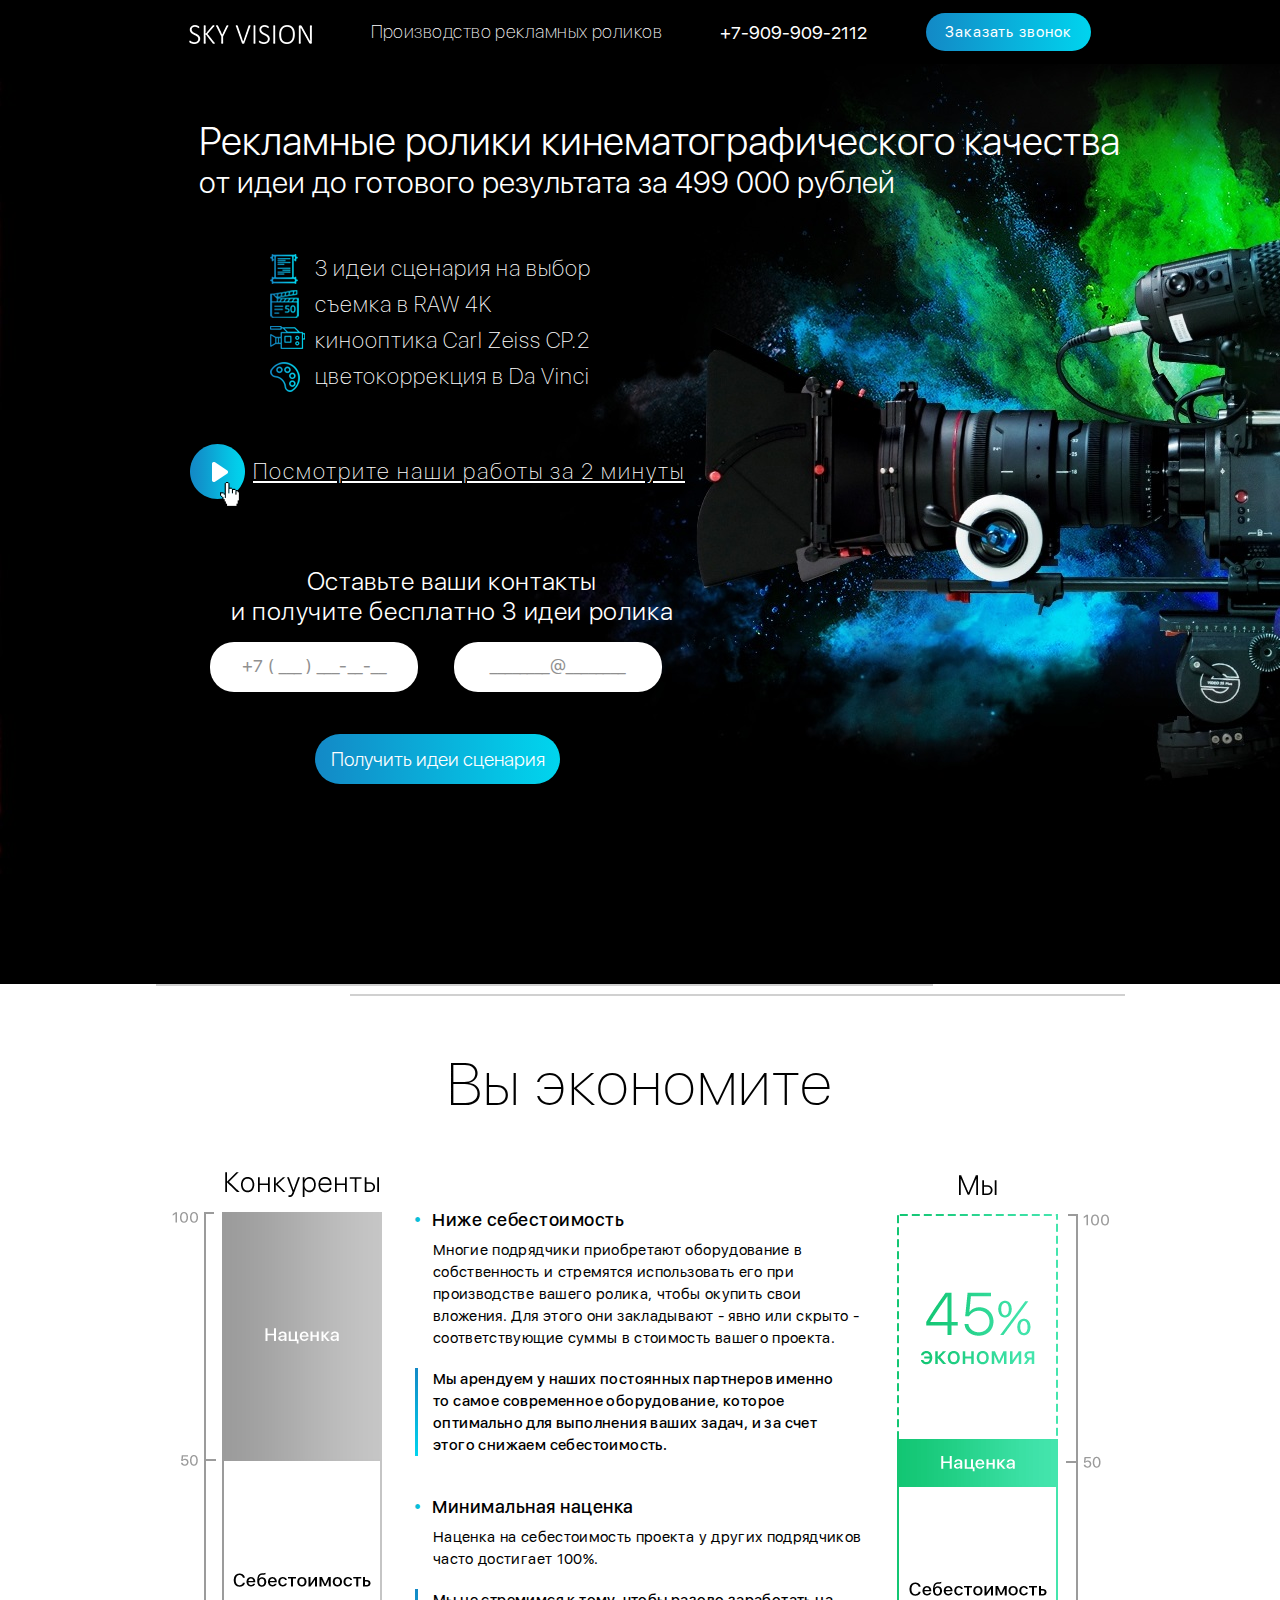
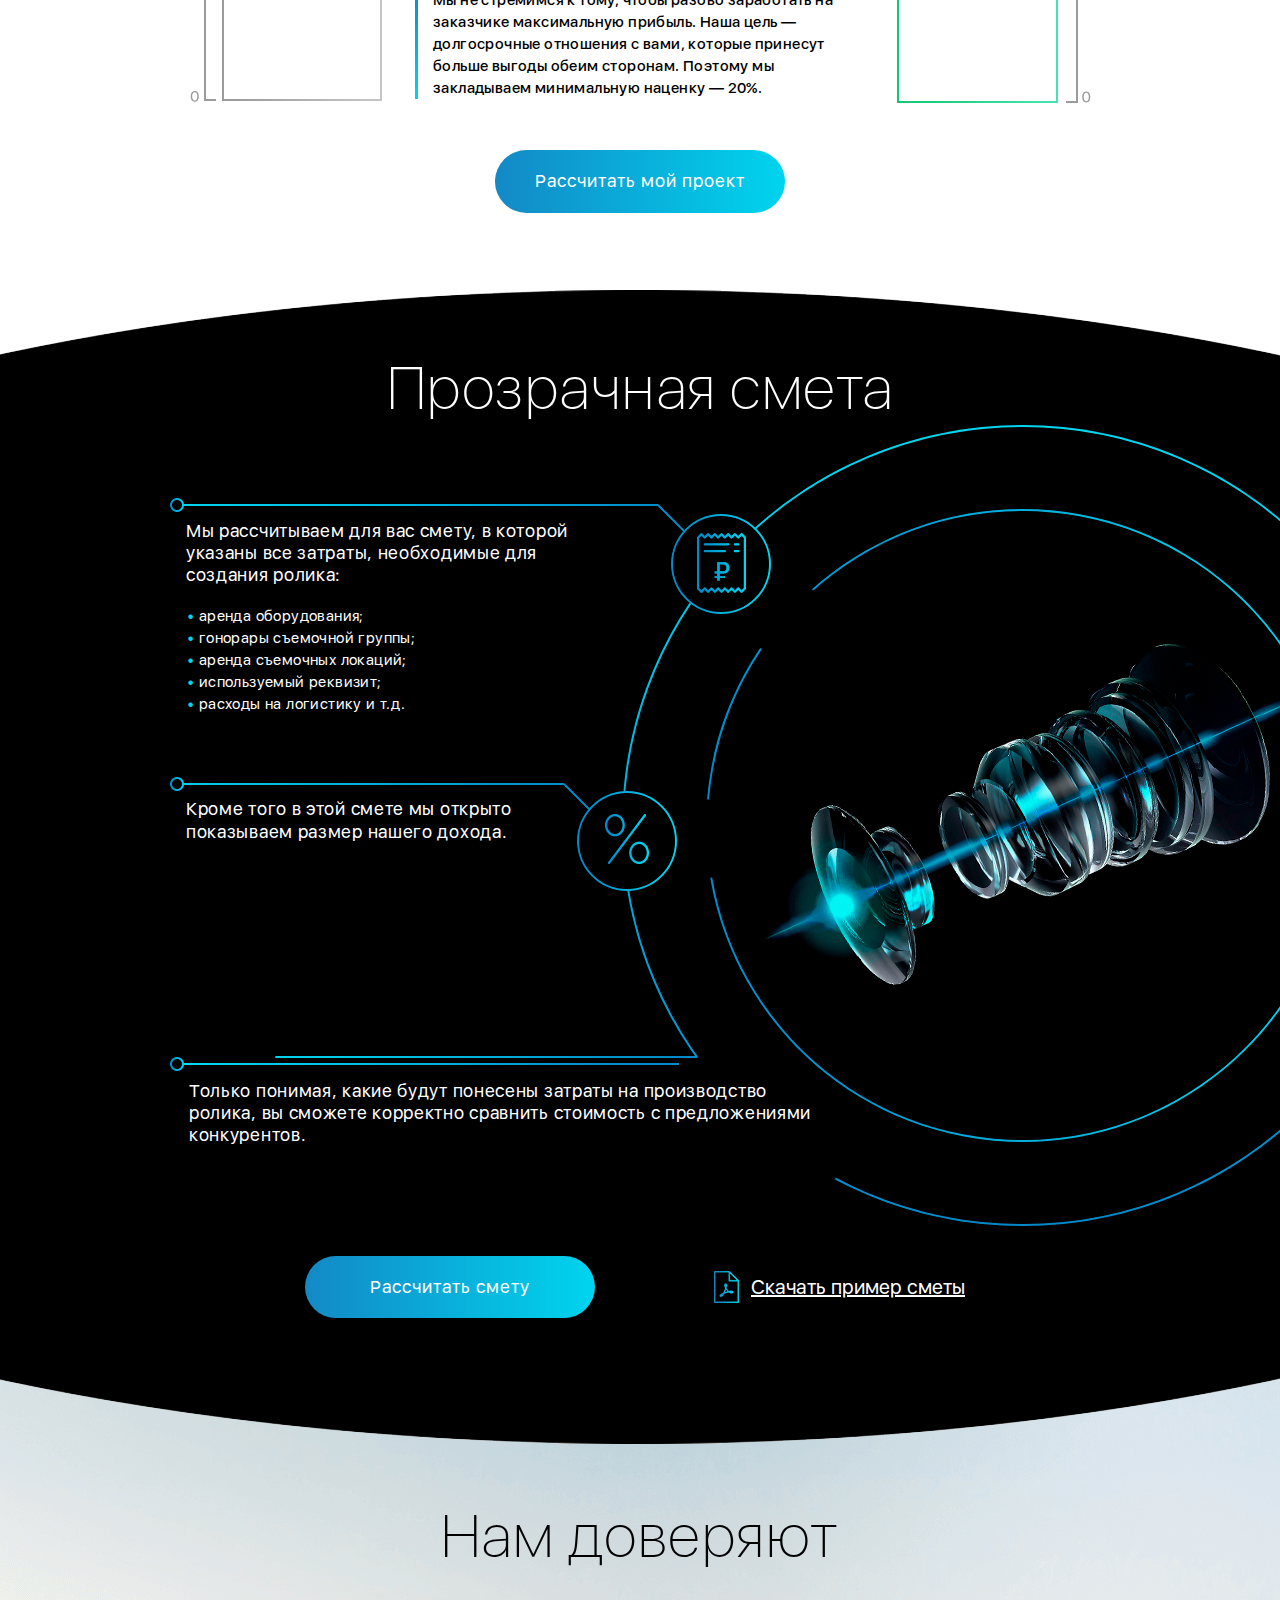
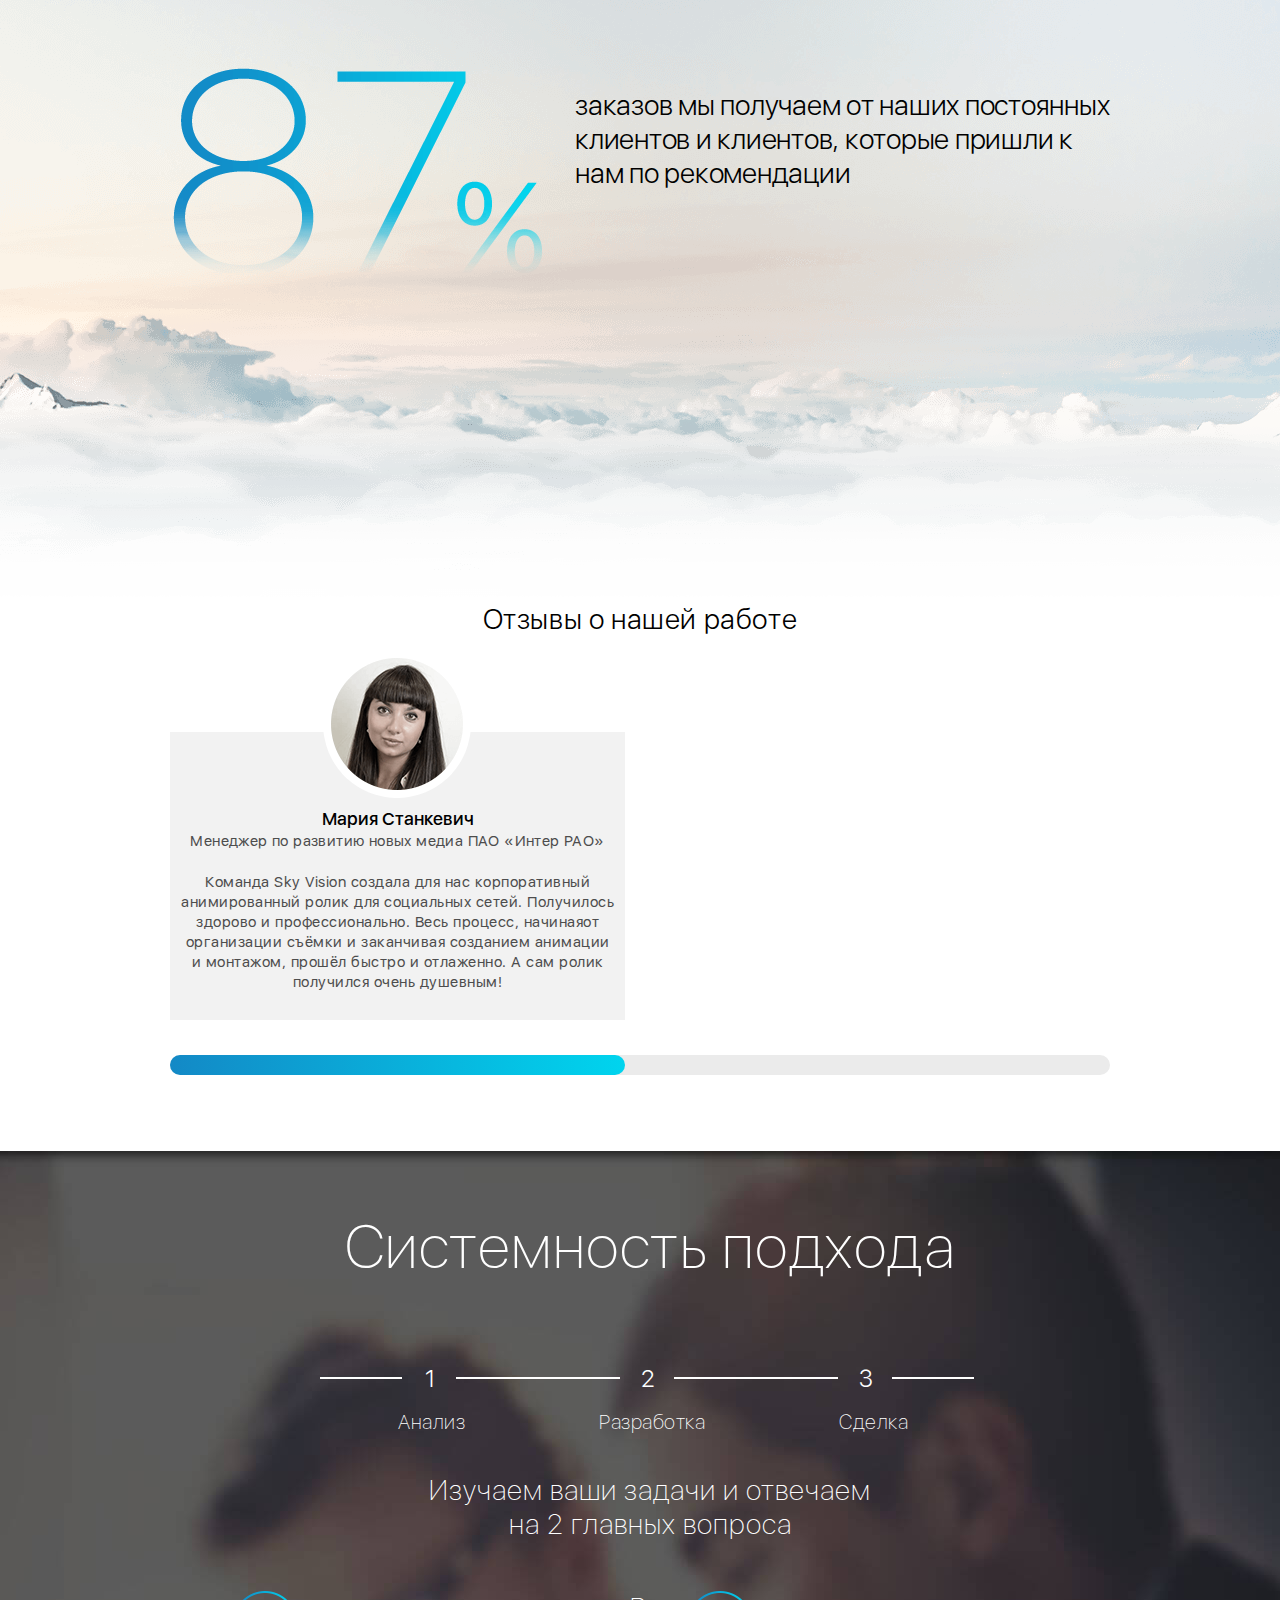
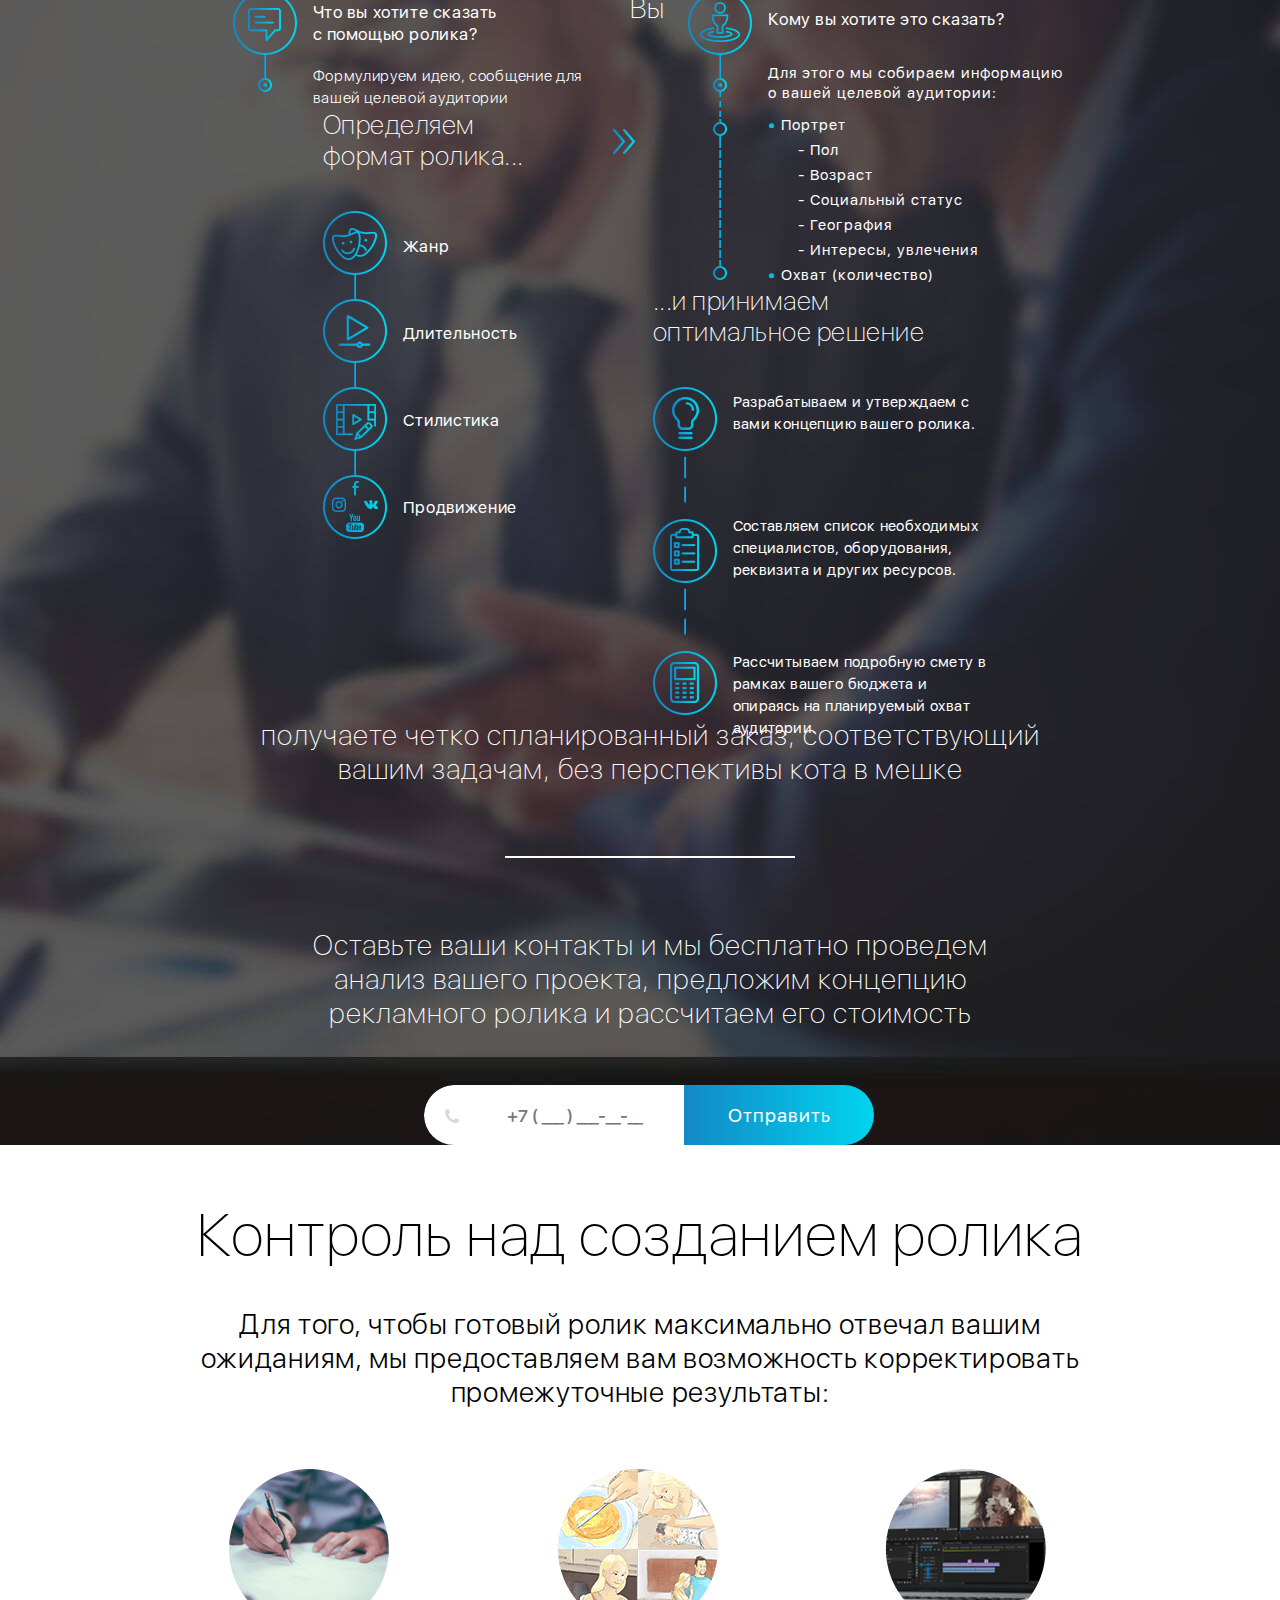
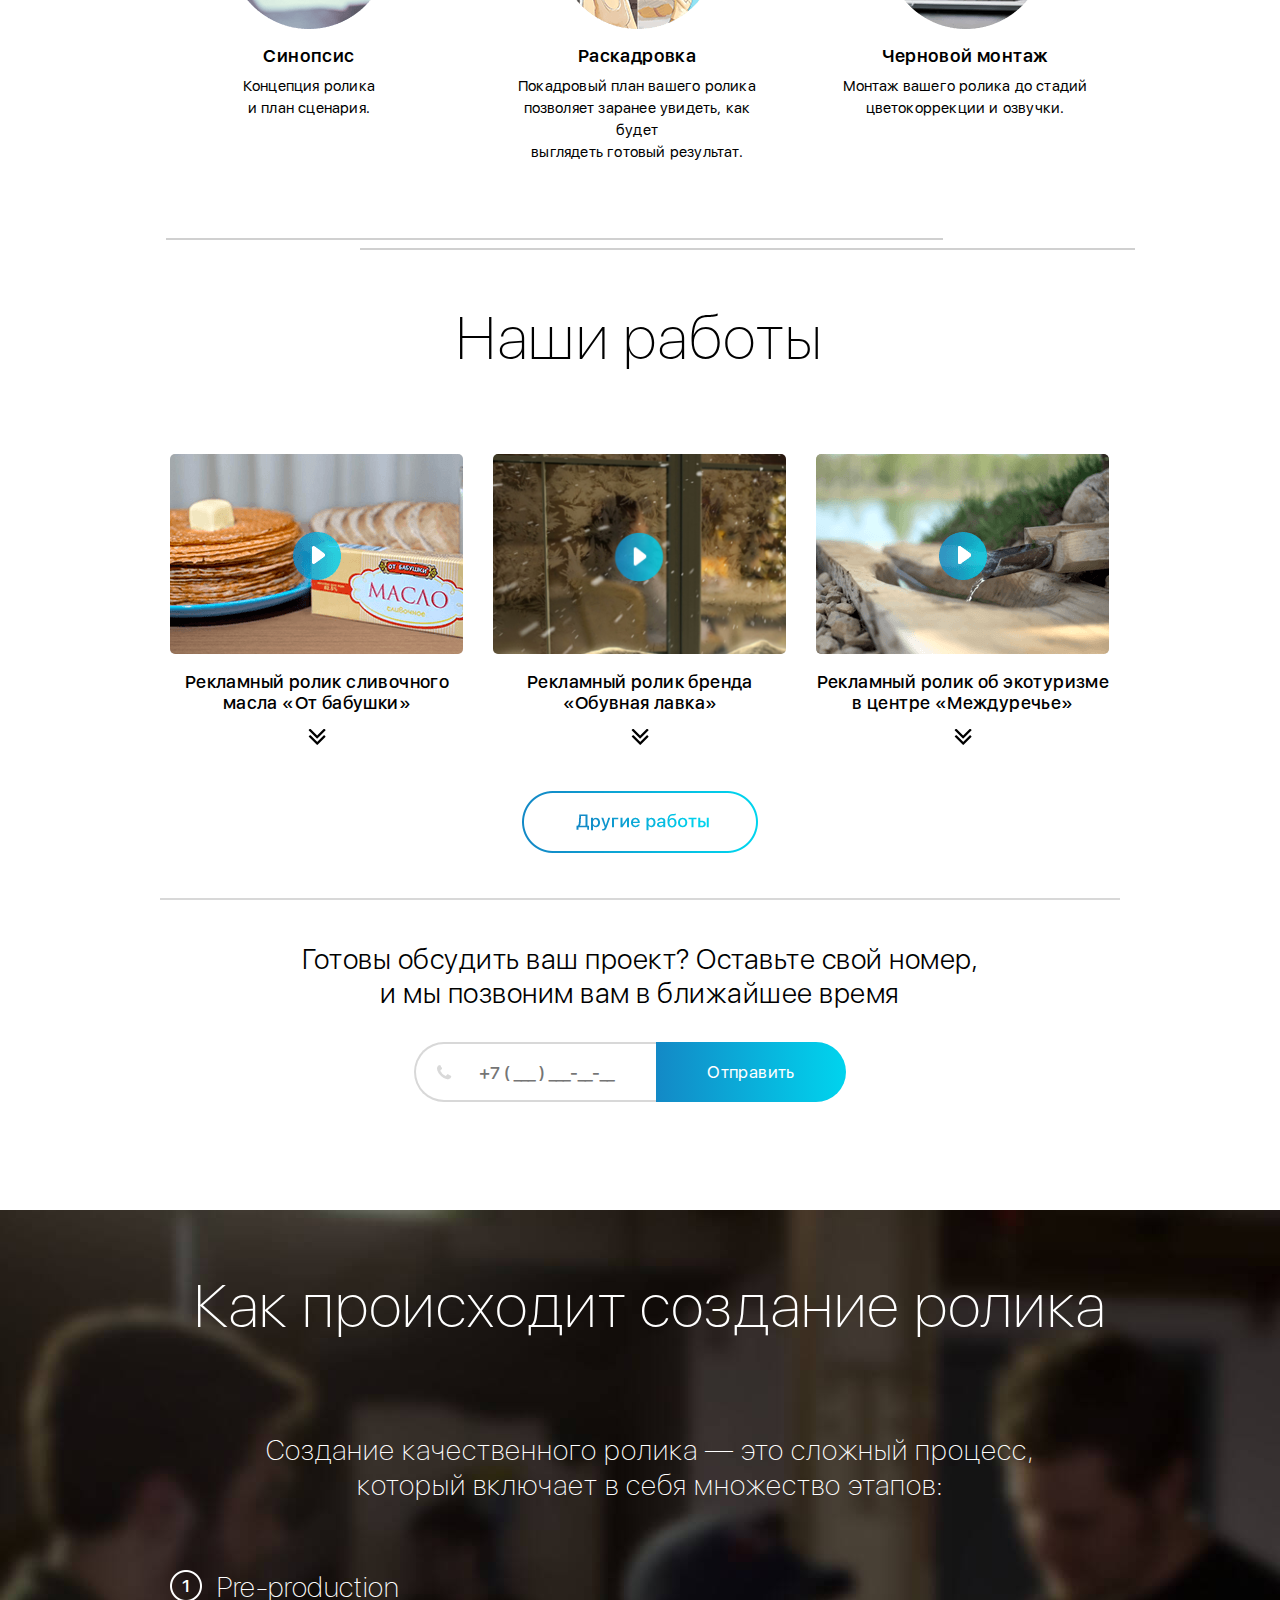
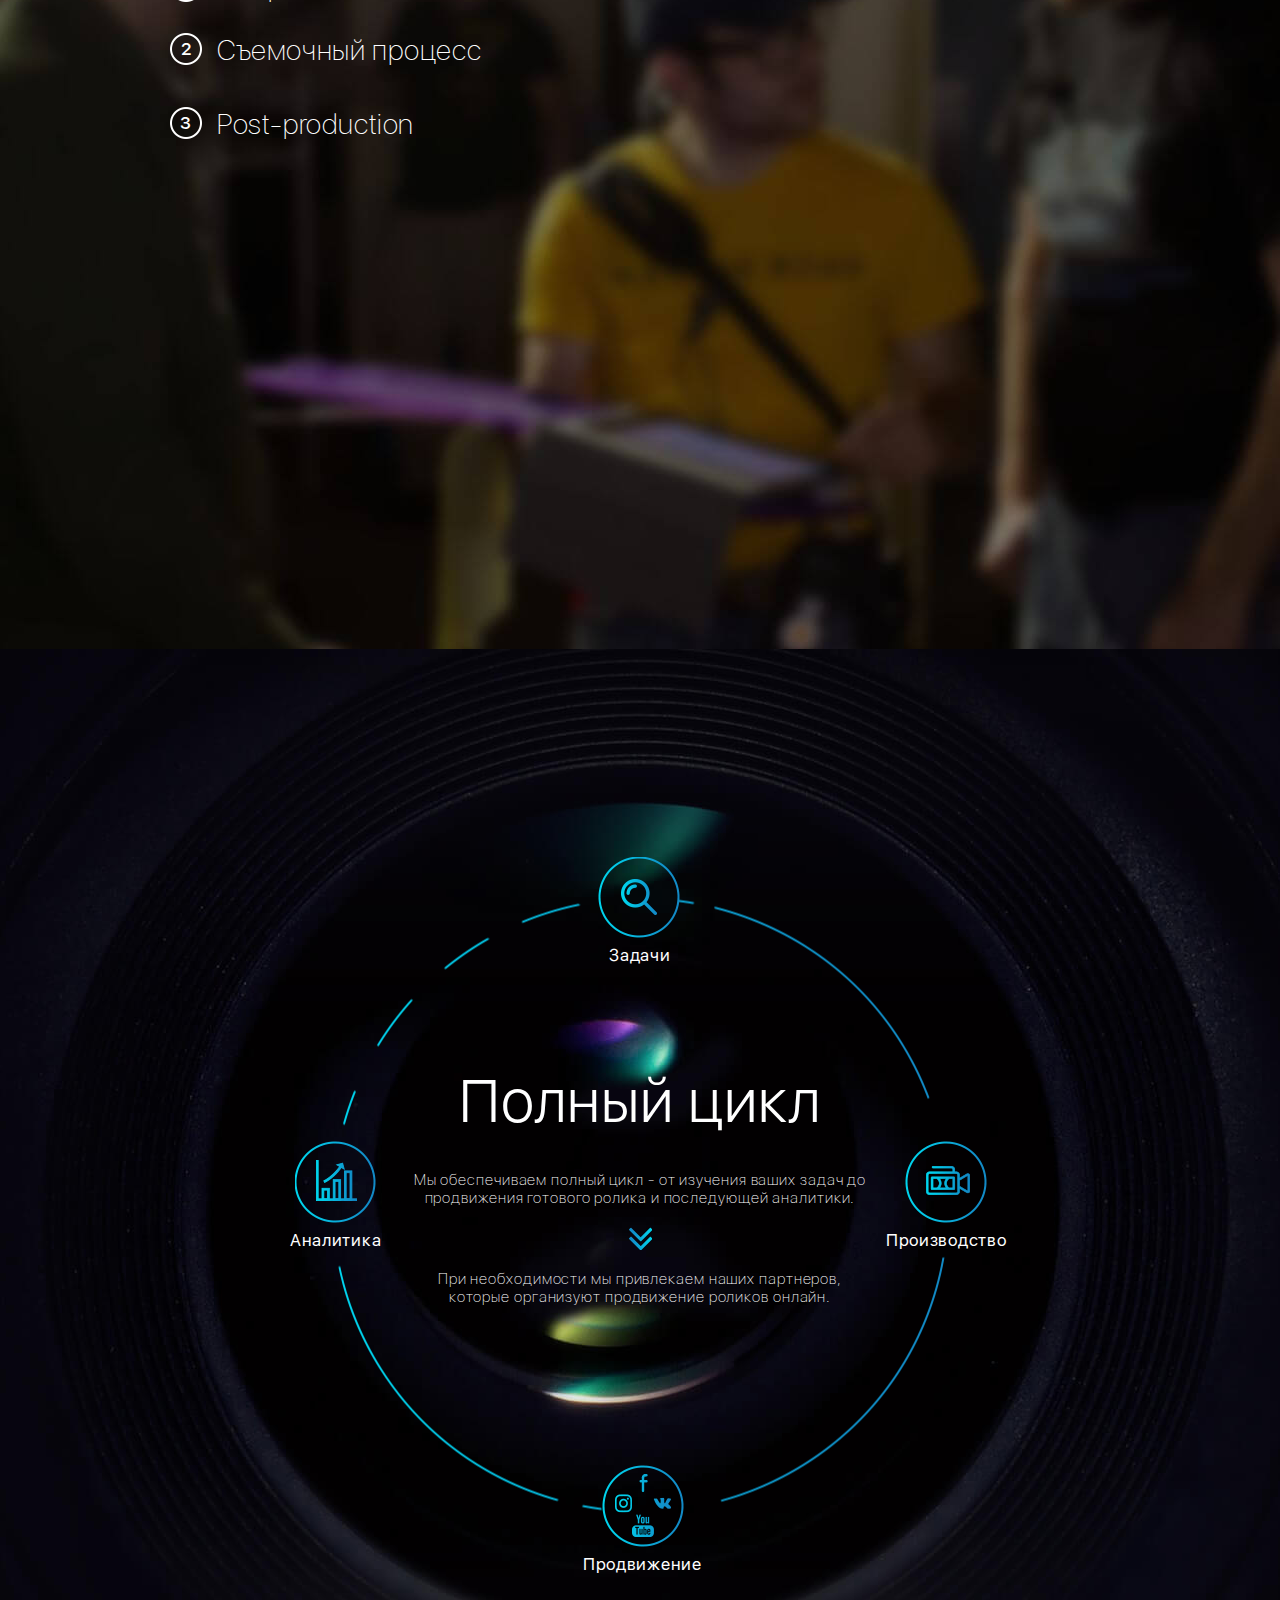
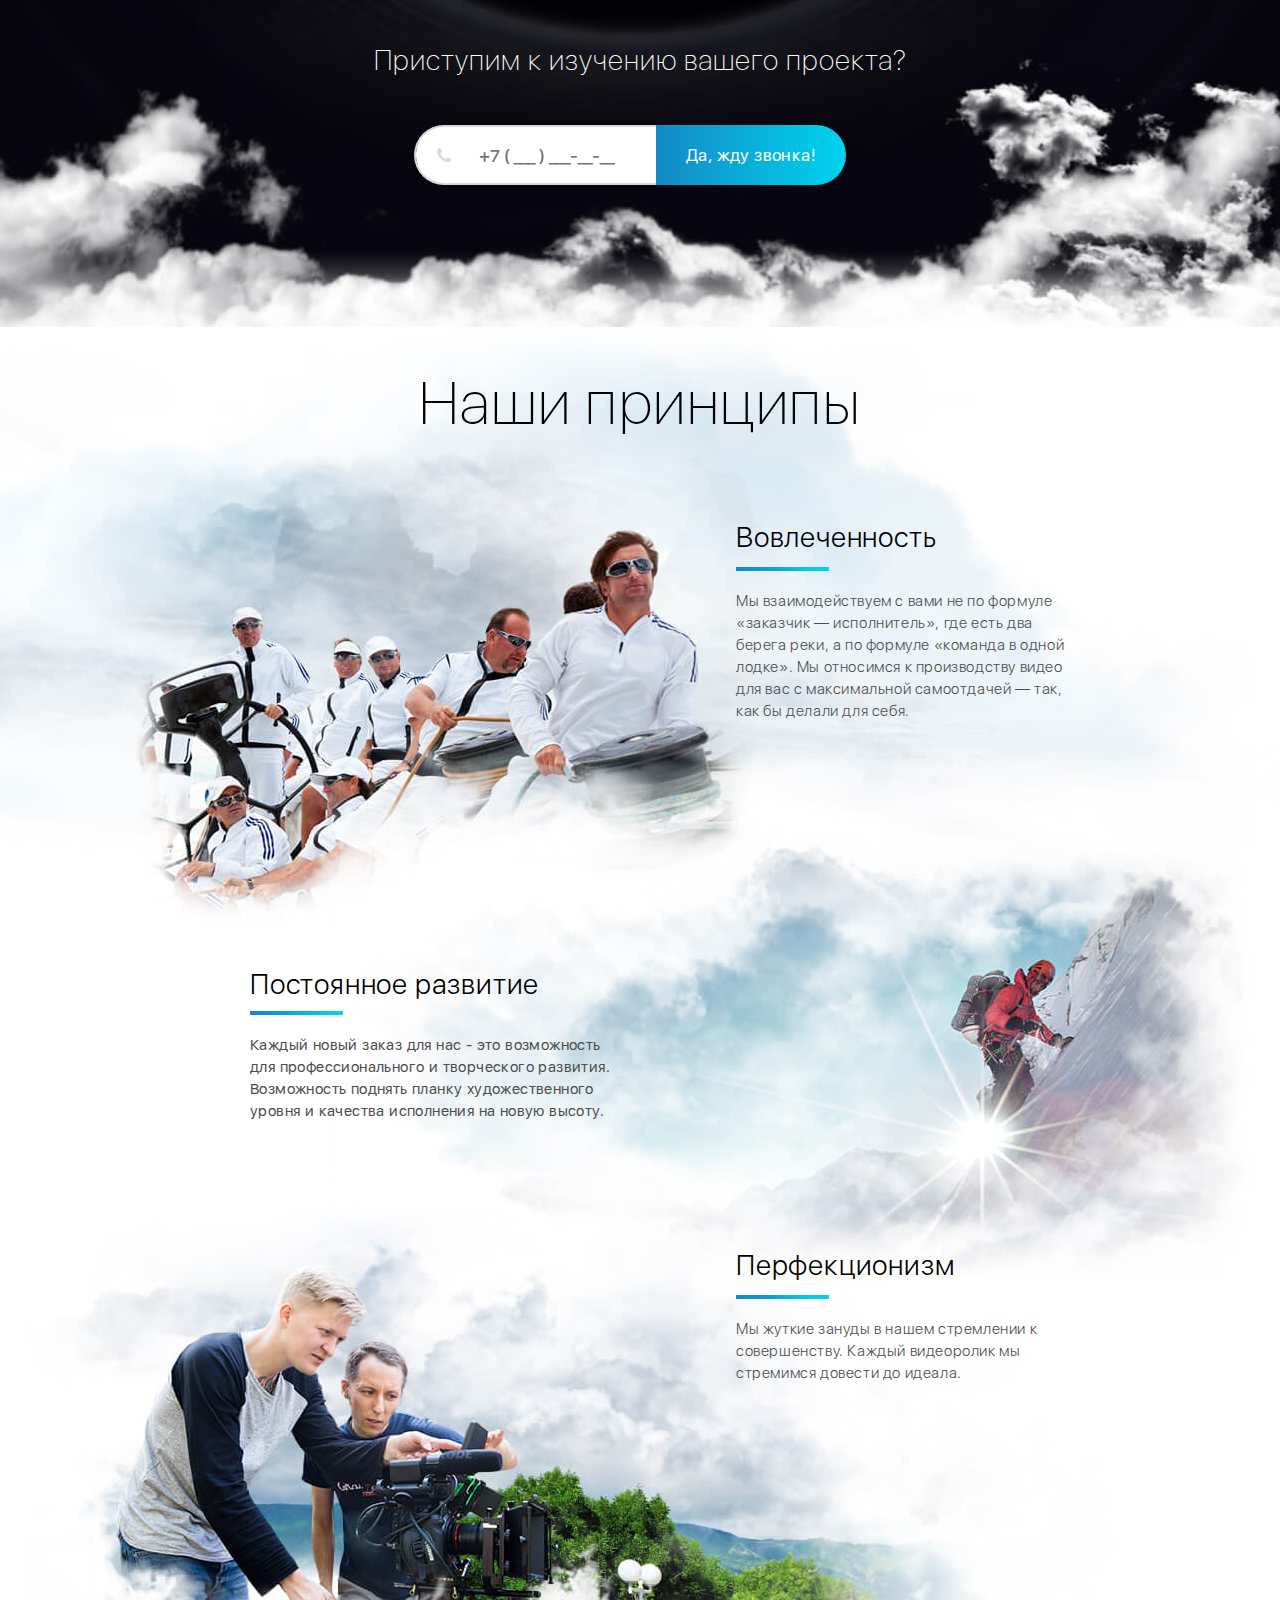
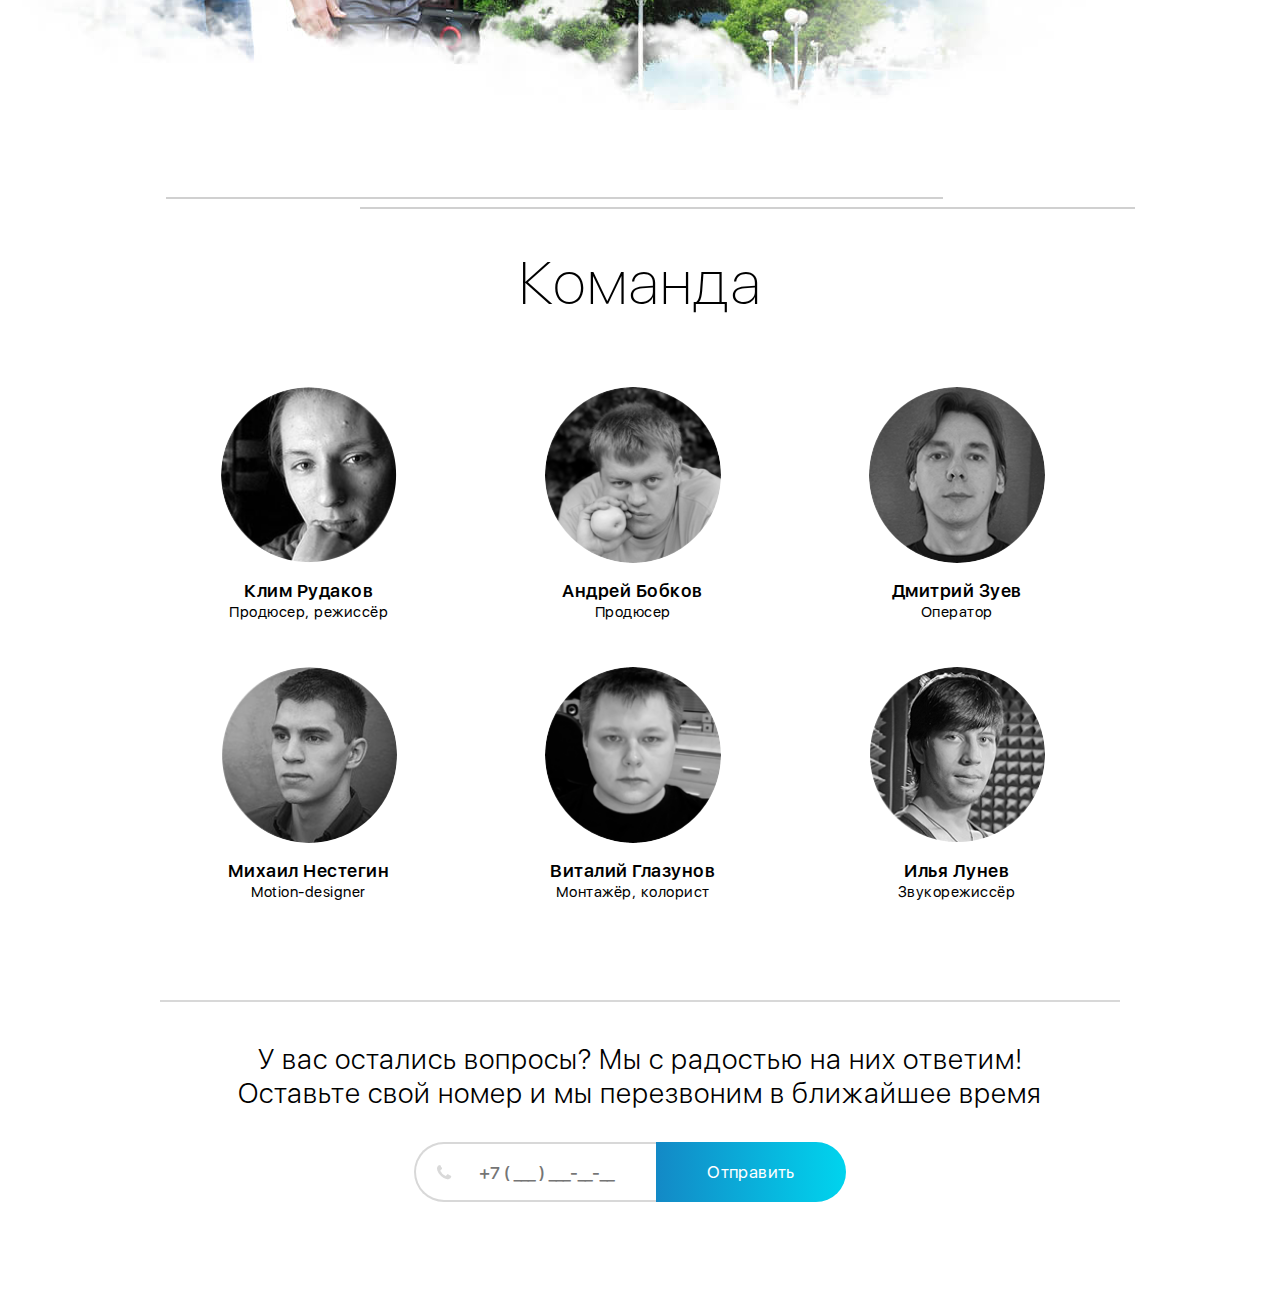
==== index.html @ 988393d1 "Нам доверяют => Отзывы о нашей работе - оставить только Марию Станкевич и Антона Большакова" ====
<!DOCTYPE html>
<html xmlns="http://www.w3.org/1999/xhtml">

<head>
    <meta http-equiv="Content-Type" content="text/html; charset=utf-8" />
    <meta name="viewport" content="width=1300">
    <meta name = "format-detection" content = "telephone=no" />
    <!--<link rel="shortcut icon" href="img/fav.png" type="image/x-icon">-->
    <title>SKY VISION</title>
    <link href="style.css" type="text/css" rel="stylesheet"/>
    <link rel="icon" href="favicon.png" sizes="16x16" type="image/png">
    <script src="../jquery.min.js"></script>
    <script src="../jquery-ui.js"></script>
    <script type="text/javascript">
        $(document).ready(function(){
            $("#movie_sound2").prop('muted', false);
            $('.arcticmodal-close, .arcticmodal-overlay').click(function(){
                $("#movie_sound1, #movie_sound2").prop('muted', true);
            });
            $('.sound_other').click(function(){
                $("#movie_sound1").prop('muted', false);
                $("#movie_sound2").prop('muted', true);
            });
        });
    </script>
    <!-- Код тега ремаркетинга Google -->
    <!--------------------------------------------------
    С помощью тега ремаркетинга запрещается собирать информацию, по которой можно идентифицировать личность пользователя. Также запрещается размещать тег на страницах с контентом деликатного характера. Подробнее об этих требованиях и о настройке тега читайте на странице http://google.com/ads/remarketingsetup.
    --------------------------------------------------->
    <script type="text/javascript">
        /* <![CDATA[ */
        var google_conversion_id = 875053574;
        var google_custom_params = window.google_tag_params;
        var google_remarketing_only = true;
        /* ]]> */
    </script>
    <script type="text/javascript" src="//www.googleadservices.com/pagead/conversion.js">
    </script>

    <noscript>
        <div style="display:inline;">
            <img height="1" width="1" style="border-style:none;" alt="" src="//googleads.g.doubleclick.net/pagead/viewthroughconversion/875053574/?value=0&amp;guid=ON&amp;script=0"/>
        </div>
    </noscript>

    <!-- Yandex.Metrika counter -->
    <script type="text/javascript">
        (function (d, w, c) {
            (w[c] = w[c] || []).push(function() {
                try {
                    w.yaCounter33688669 = new Ya.Metrika({
                        id:33688669,
                        clickmap:true,
                        trackLinks:true,
                        accurateTrackBounce:true,
                        webvisor:true
                    });
                } catch(e) { }
            });

            var n = d.getElementsByTagName("script")[0],
                s = d.createElement("script"),
                f = function () { n.parentNode.insertBefore(s, n); };
            s.type = "text/javascript";
            s.async = true;
            s.src = "https://mc.yandex.ru/metrika/watch.js";

            if (w.opera == "[object Opera]") {
                d.addEventListener("DOMContentLoaded", f, false);
            } else { f(); }
        })(document, window, "yandex_metrika_callbacks");
    </script>

    <noscript><div><img src="https://mc.yandex.ru/watch/33688669" style="position:absolute; left:-9999px;" alt="" /></div></noscript>

    <!-- /Yandex.Metrika counter -->

    <script>
        (function(i,s,o,g,r,a,m){i['GoogleAnalyticsObject']=r;i[r]=i[r]||function(){
                (i[r].q=i[r].q||[]).push(arguments)},i[r].l=1*new Date();a=s.createElement(o),
            m=s.getElementsByTagName(o)[0];a.async=1;a.src=g;m.parentNode.insertBefore(a,m)
        })(window,document,'script','https://www.google-analytics.com/analytics.js','ga');

        ga('create', 'UA-81662894-1', 'auto');
        ga('require', 'displayfeatures');
        ga('send', 'pageview');

        /* Accurate bounce rate by time */
        if (!document.referrer ||
            document.referrer.split('/')[2].indexOf(location.hostname) != 0)
            setTimeout(function(){
                ga('send', 'event', 'Новый посетитель', location.pathname);
            }, 15000);
    </script>
</head>

<body>

<div class="h_wrap">
	<div class="header">
		<div class="wrapper">
			<img class="logo" src="img/new_logo.png" alt="Sky Vision" />
			<p class="h_t1">Производство рекламных роликов</p>
			<a href="tel:+79099092112" class="h_phone">+7-909-909-2112</a>
			<a class="h_callme" href="javascript:modal();">Заказать звонок</a>
		</div>
	</div>
</div>

<div class="block1">
	<div class="wrapper">
		<div class="b1_h1">Рекламные ролики кинематографического качества</div>
		<div class="b1_h2">от идеи до готового результата за 499 000 рублей</div>
		<ul class="b1_list">
			<li>
				<img src="img/b1_list_1.png" alt="">
				<p>3 идеи сценария на выбор</p>
			</li>
			<li>
				<img src="img/b1_list_2.png" alt="">
				<p>съемка в RAW 4K</p>
			</li>
			<li>
				<img src="img/b1_list_3.png" alt="">
				<p>кинооптика Carl Zeiss CP.2</p>
			</li>
			<li>
				<img src="img/b1_list_4.png" alt="">
				<p>цветокоррекция в Da Vinci</p>
			</li>
		</ul>
		<a href="javascript:videoPlay('176524909');" class="b1_look">
			<img src="img/b1_play.png" alt="play_button">
			<p>Посмотрите наши работы за 2 минуты</p>
		</a>
		<form method="post" action="mail/mail.php" id="call_send0" class="b1_form">
			<span>Оставьте ваши контакты <br>и получите бесплатно 3 идеи ролика</span>
			<input type="text" name="phone" placeholder="+7 ( ___ ) ___-__-__">
			<input type="hidden" name="theme" value="ДАЙ МНЕ 3 ИДЕИ" />
			<input type="email" name="email" placeholder="________@________"><br>
			<button>Получить идеи сценария</button>
		</form>
	</div>
</div>

<div style="display: none;">
	<div id="modal1">
		<div name="block3" class="section room-out">
			<div class="room">
				<div class="room__in js-room" id="start_color_Video_container">
					<img src="" style="height: 300px;width: 300px;" alt=""/>

				</div>
			</div>
		</div>
	</div>
</div>

<div style="display: none;">
	<div id="contactWithMe">
		<div class="mod1">
			<div class="arcticmodal-close arcticmodal-close1"><img src="img/close.png" alt="" /></div>
			<p class="mod1_h1">Оставить заявку</p>
			<p class="mod1_h2">Укажите удобный вам способ связи и краткое описание ролика</p>
			<form  method="post" action="mail/mail.php" id="call_contactWithMe">
				<div class="mo_form">
					<input type="text" name="name" placeholder="Имя" value="" />
					<input type="text" name="phone" placeholder="+7 ( ___ ) ___-__-__" value="" /><br>
					<input type="text" name="messanger" placeholder="Мессенджер для связи" value="" />
					<input type="text" name="email" placeholder="E-mail" value="" /><br>
					<textarea name="desc" cols="30" rows="10" placeholder="Описание ролика своими словами"></textarea>
					<input type="hidden" name="theme" value="Прозрачная СМЕТА" />
					<div class="clear"></div>
					<input type="submit" value="Отправить" />
				</div>
			</form>
		</div>
	</div>
</div>

<div style="display: none;">
	<div id="modal">
		<div class="mod1">
			<div class="arcticmodal-close arcticmodal-close1"><img src="img/close.png" alt="" /></div>
			<p class="mod1_h1">Оставить заявку</p>
			<p class="mod1_h2">Укажите необходимые параметры или просто оставьте свой номер телефона и мы перезвоним в ближайшее время</p>
			<p class="mod1_t2">Длительность</p>
			<form  method="post" action="mail/mail.php" id="call_send">
				<p><input type="hidden" name="time"  id="amount" readonly style="border:0; color:#f6931f; font-weight:bold;"></p>
				<div class="mod1_block">
					<span class="mb_left">0 с</span>
					<span class="mb_right">10 мин</span>
				</div>
				<div id="slider-range-min"></div>

				<p class="mod1_t2" style="margin-bottom:17px;">Планируемые способы продвижения</p>
				<input type="checkbox" id="test-check1" name="plan1" value="ТВ"/>
				<label for="test-check1"></label><span class="lab">ТВ</span>

				<input type="checkbox" id="test-check2" name="plan2" value="Онлайн"/>
				<label class="conf_show" for="test-check2"></label><span class="lab">Онлайн</span>

				<input type="checkbox" id="test-check3" name="plan3" value="Другие"/>
				<label for="test-check3"></label><span class="lab">Другие</span>

				<p class="mod1_t2 config" style="margin-bottom:17px;">Вирусность</p>
				<input type="radio" id="test-check4" name="vir1" value="Да"/>
				<label class="config" for="test-check4"></label><span class="lab config">Да</span>

				<input type="radio" id="test-check5" name="vir1" value="Нет"/>
				<label class="config" for="test-check5"></label><span class="lab config">Нет</span>
				<script>
					$('.conf_show').click(function(){
						$('.config').slideToggle("fast");
					});
				</script>


				<div class="clear"></div>
				<div class="mo_form">
					<input type="text" name="phone" placeholder="+7 ( ___ ) ___-__-__" value="" />
					<input type="hidden" name="page" value="Страница Рекламы" />
					<input type="hidden" name="theme" value="РАССЧИТАТЬ МОЙ ПРОЕКТ" />
					<div class="clear"></div>
					<input type="submit" value="Отправить" />
				</div>
			</form>
		</div>
	</div>
</div>

<div class="mymodal_back">
	<div class="mymodal_wrap">
		<div class="mod2">
			<div onclick="javascript:mymodal_close();" class="mymodal-close"><img src="img/close.png" alt="" /></div>
			<p class="mod2_h1">Почему необходима заявка<br/> для расчета стоимости</p>
			<p class="mod2_h2">Стоимость производства видеоролика складывается<br/> из очень большого количества факторов</p>
			<ul>
				<li>
					<span class="mymodal_back_text">Cъемочные локации</span>
					<span class="mymodal_back_icon"><img src="img/m1.png" alt="" /></span>
					<div class="wh_popup wh_popup1" ><img src="img/cmn2.png" alt="" /><div>
						Аренда необходимых для съемки студий, съемочных павильонов, квартир, домов, ресторанов, промышленных, спортивных объектов и т.п.
					</div>
					</div>
				</li>
				<li>
					<span class="mymodal_back_icon"><img src="img/m2.png" alt="" /></span>
					<span class="mymodal_back_text">Гонорары актёрам</span>
					<div class="wh_popup wh_popup3"><img src="img/cmn3.png" alt="" /><div>
						Хороший актёр - это сплав таланта и профессионализма. Разница
						в игре хорошего и плохого актёра видна любому зрителю. Хороший актер стоит бОльших денег.
						Но кроме качества своей игры
						хороший актёр еще и быстро
						и правильно понимает поставленную ему задачу, требует минимальное число дублей при съемке,
						чем экономит съемочное время и, как следствие, бюджет.
					</div>
					</div>
				</li>
				<li>
					<span class="mymodal_back_text">Съемочная техника</span>
					<span class="mymodal_back_icon"><img src="img/m3.png" alt="" /></span>
					<div class="wh_popup wh_popup1"><img src="img/cmn2.png" alt="" /><div>
						В зависимости от поставленных задач могут быть использованы различные камеры, объективы, осветительное оборудование, звукозаписывающее оборудование, системы движения и стабилицации камеры: слайдеры, скейтеры, стедикамы, краны, тележки, дроны для аэросъемки; список используемой техники может превышать 100 позиций.
					</div>
					</div>
				</li>
				<li>
					<span class="mymodal_back_icon"><img src="img/m4.png" alt="" /></span>
					<span class="mymodal_back_text">Гонорары членам съемочной группы</span>
					<div class="wh_popup wh_popup3"><img src="img/cmn3.png" alt="" /><div>
						В зависимости от задач в съемке может быть задейтвовано от 2 до 50 и более человек, каждый из
						которых необходим и выполняет отведённую ему задачу. Как
						и в случае с актёрами, гонорар
						высокопрофессионального
						специалиста выше, но свою работу он выполняет качественнее
						и быстрее, что влияет на общий бюджет съемки
					</div>
					</div>
				</li>
				<li>
					<span class="mymodal_back_text">Декорации</span>
					<span class="mymodal_back_icon"><img src="img/m5.png" alt="" /></span>
					<div class="wh_popup wh_popup1"><img src="img/cmn2.png" alt="" /><div>
						При постановочных съемках может потребоваться проектирование и строительство декораций.
					</div>
					</div>
				</li>
				<li>
					<span class="mymodal_back_icon"><img src="img/m6.png" alt="" /></span>
					<span class="mymodal_back_text">Количество и продолжительность съемочных дней</span>
				</li>

				<li>
					<span class="mymodal_back_text">Реквизит</span>
					<span class="mymodal_back_icon"><img src="img/m7.png" alt="" /></span>
					<div class="wh_popup wh_popup1"><img src="img/cmn2.png" alt="" /><div>
						Вся предметная среда, используемая в кадре, начиная от автомобилей и мебели, и заканчивая небольшими аксессуарами, посудой, канцелярией и т.п.
					</div>
					</div>
				</li>
				<li>
					<span class="mymodal_back_icon"><img src="img/m8.png" alt="" /></span>
					<span class="mymodal_back_text">Cложность монтажа, визуальных эффектов цветокоррекции, озвучки</span>
					<div class="wh_popup wh_popup3" ><img src="img/cmn3.png" alt="" /><div>
						<a href="javascript:modal1();" >Примеры цветокоррекции</a><br/>
						<a href="javascript:modal3();" >Примеры озвучки</a>

					</div>
					</div>
				</li>
				<li>
					<span class="mymodal_back_text">Логистика</span>
					<span class="mymodal_back_icon"><img src="img/m9.png" alt="" /></span>
					<div class="wh_popup wh_popup1" ><img src="img/cmn2.png" alt="" /><div>
						Необходимые перемещения съемочной группы, актеров, доставка оборудования, реквизита, материалов для строительства декораций.
					</div>
					</div>
				</li>
				<li>
					<span class="mymodal_back_icon"><img src="img/m10.png" alt="" /></span>
					<span class="mymodal_back_text">Множество других нюансов</span>
				</li>
			</ul>
			<div class="clear"></div>
			<p class="mod2_t1">Кроме этого, бюджет на производство видеоролика должен быть адекватен целям его использования, охвату вашей аудитории и бюджету на продвижение. Оптимальным соотношением затрат на производство и продвижение видеороликов считается 10/90 - для телерекламы и 50/50 для продвижения online</p>
			<p class="mod2_t2">Мы свяжемся с вами в удобное для вас время. Пожалуйста, оставьте ваш контактный телефон!</p>
			<form class="b9_form" method="post" action="mail/mail.php" id="call_send1">
				<input type="text" name="phone" value="" placeholder="+7 ( ___ ) ___-__-__" />
				<input type="hidden" name="page" value="Страница Рекламы" />
				<input type="hidden" name="theme" value="ПЕРЕЗВОНИТЕ МНЕ" />
				<input type="submit" value="Отправить" />
			</form>
			<div class="clear"></div>
		</div>
	</div>
</div>

<div style="display: none;">
	<div id="modal3">
		<div class="mod1">
			<div class="arcticmodal-close"><img src="img/close.png" alt="" /></div>
			<div class="video_sound">
				<div class="video_sound_item video_sound_item1">
					<video id="movie_sound1" width="400px;" height="auto"  preload="auto" loop
					>
						<source src="video/sound0.mp4" type='video/mp4; codecs="avc1.42E01E, mp4a.40.2"' />
					</video>
				</div>
				<div class="video_sound_item video_sound_item2">
					<video id="movie_sound2" width="400px;" height="auto" preload="auto" loop
					>
						<source src="video/sound1.mp4" type='video/mp4; codecs="avc1.42E01E, mp4a.40.2"'/>
					</video>
				</div>
			</div>
			<button class="sound_other">Другая озвучка</button>
		</div>
	</div>
</div>

<div class="clear"></div>
<div class="line"></div>
<div class="block3">
	<div class="wrapper">
		<p class="b3_h1">Вы экономите</p>
		<img class="b3_left" src="img/compare1.png" alt="" />
		<div class="b3_middle">
			<div class="b3m_b1">
				<div class="b3m_b1_dot">&bull;</div>
				<div class="b3m_b1_text1">Ниже себестоимость</div>
			</div>
			<div class="b3m_b2">Многие подрядчики приобретают оборудование в собственность и стремятся использовать его при производстве вашего ролика, чтобы окупить свои вложения. Для этого они закладывают - явно или скрыто - соответствующие суммы в стоимость вашего проекта.</div>
			<div class="b3m_b3">
				<div class="b3m_b3_text1">Мы арендуем у наших постоянных партнеров именно то самое современное оборудование, которое оптимально для выполнения ваших задач, и за счет этого снижаем себестоимость.</div>
			</div>

			<div class="b3m_b1">
				<div class="b3m_b1_dot">&bull;</div>
				<div class="b3m_b1_text1">Минимальная наценка</div>
			</div>
			<div class="b3m_b2">Наценка на себестоимость проекта у других подрядчиков часто достигает 100%.</div>
			<div class="b3m_b3">
				<div class="b3m_b3_text1">Мы не стремимся к тому, чтобы разово заработать на заказчике максимальную прибыль. Наша цель — долгосрочные отношения с вами, которые принесут больше выгоды обеим сторонам. Поэтому мы закладываем минимальную наценку — 20%.</div>
			</div>
		</div>
		<img class="b3_right" src="img/compare2.png" alt="" />
		<div class="clear"></div>
		<a class="b3_button" href="javascript:modal();">Рассчитать мой проект</a>
	</div>
</div>
<div class="block4">
	<p class="b4_h1">Прозрачная смета</p>
	<div class="wrapper">
		<div class="b4_b1">
			<div class="b4_b2">
				Мы рассчитываем для вас смету, в которой указаны все затраты, необходимые для создания ролика:
			</div>
			<ul>
				<li>&bull;<span> аренда оборудования;</span></li>
				<li>&bull;<span> гонорары съемочной группы;</span></li>
				<li>&bull;<span> аренда съемочных локаций;</span></li>
				<li>&bull;<span> используемый реквизит;</span></li>
				<li>&bull;<span> расходы на логистику и т.д.</span></li>
			</ul>
			<div class="b4_b3">
				Кроме того в этой смете мы открыто показываем размер нашего дохода.
			</div>
			<div class="b4_b4">
				Только понимая, какие будут понесены затраты на производство<br/> ролика, вы сможете корректно сравнить стоимость с предложениями конкурентов.
			</div>
		</div>
	</div>
	<div class="clear"></div>
	<div class="b4_bottom">
		<a class="b4_button" href="javascript:contactWithMe();">Рассчитать смету</a>
		<a class="b4_download" href="smeta2020.pdf" target="_blank"><img src="img/b4_pdf.png" alt="Скачать пример сметы на видеоролик"><span>Скачать пример сметы</span></a>
	</div>

</div>
<div class="clear"></div>
<div class="block5">
	<div class="wrapper">
		<p class="b5_h1">Нам доверяют</p>
		<img class="b5_img1" src="img/u1.png" alt="" />
		<div class="b5_b1">
			заказов мы получаем от наших постоянных клиентов и клиентов, которые пришли к нам по рекомендации
		</div>
		<div class="clear"></div>
	</div>
</div>
<div class="block6">
	<div class="wrapper">
		<p class="b6_h1">Отзывы о нашей работе</p>
		<div class="clear"></div>

		<div id="example0" class="example pagespan">

			<div class="frame">
				<ul>
<!--					<li>-->
<!--						<div class="b6_block">-->
<!--							<img src="img/photo2.png" alt="" />-->
<!--							<div class="b6b_b1">-->
<!--								<p class="b6b_b1_t1">Михаил Новиков</p>-->
<!--								<p class="b6b_b1_t2">РООИ Перспектива</p>-->
<!--								<p class="b6b_b1_t3">Фильм, созданный для нас, вышел очень профессиональным и душевным, он очень понравился и всем нашим партнерам. Мы получили больше, чем рассчитывали: заказывали видеоролик, а приобрели настоящее произведение.</p>-->
<!--							</div>-->
<!--						</div>-->
<!--					</li>-->
					<li>
						<div class="b6_block">
							<img src="img/photo1.png" alt="" />
							<div class="b6b_b1">
								<p class="b6b_b1_t1">Мария Станкевич</p>
								<p class="b6b_b1_t2">Менеджер по развитию новых медиа ПАО «Интер РАО»</p>
								<p class="b6b_b1_t3">Команда Sky Vision создала для нас корпоративный анимированный ролик для социальных сетей. Получилось здорово и профессионально. Весь процесс, начинаяот организации съёмки и заканчивая созданием анимации и монтажом, прошёл быстро и отлаженно. А сам ролик получился очень душевным!</p>
							</div>
						</div>
					</li>

					<li>
						<div class="b6_block">
							<img onclick="videoSmallPlay_vimeo('194534929');" src="img/anton_erkon.jpg" alt="" />
							<div class="b6b_b1">
								<p class="b6b_b1_t1">Антон Большаков</p>
								<p class="b6b_b1_t2">Директор по продажам компании "Erkon"</p>
							</div>
						</div>
					</li>
					<!--<li>-->
					<!--<div class="b6_block">-->
					<!--<img src="img/photo1.png" alt="" />-->
					<!--<div class="b6b_b1">-->
					<!--<p class="b6b_b1_t1">Мария Станкевич</p>-->
					<!--<p class="b6b_b1_t2">Менеджер по развитию новых медиа ПАО «Интер РАО»</p>-->
					<!--<p class="b6b_b1_t3">Команда Sky Vision создала для нас корпоративный анимированный ролик для социальных сетей. Получилось здорово и профессионально. Весь процесс, начинаяот организации съёмки и заканчивая созданием анимации и монтажом, прошёл быстро и отлаженно. А сам ролик получился очень душевным!</p>-->
					<!--</div>-->
					<!--</div>-->
					<!--</li>-->


				</ul>
			</div>

			<div class="scrollbar">
				<div class="handle">
					<div class="mousearea"></div>
				</div>
			</div>

		</div>
		<div class="clear"></div>

<!--		<div id="example" class="example pagespan">-->
<!--			<div class="frame">-->
<!--				<ul>-->
<!--					<li>-->
<!--						<div class="b6_block">-->
<!--							<img onclick="videoSmallPlay_vimeo('194534929');" src="img/anton_erkon.jpg" alt="" />-->
<!--							<div class="b6b_b1">-->
<!--								<p class="b6b_b1_t1">Антон Большаков</p>-->
<!--								<p class="b6b_b1_t2">Директор по продажам компании "Erkon"</p>-->
<!--							</div>-->
<!--						</div>-->
<!--					</li>-->
<!--					<li>-->
<!--						<div class="b6_block">-->
<!--							<img onclick="videoSmallPlay_vimeo('177744675');" src="img/t2.png" alt="" />-->
<!--							<div class="b6b_b1">-->
<!--								<p class="b6b_b1_t1">Ирина Залучаева</p>-->
<!--								<p class="b6b_b1_t2">PR-директор РООИ Перспектива и<br/> Благотворительного Фонда "Best Buddies Russia"</p>-->
<!--							</div>-->
<!--						</div>-->
<!--					</li>-->
<!--					<li>-->
<!--						<div class="b6_block">-->
<!--							<img  onclick="videoSmallPlay_vimeo('177744783');" src="img/t1.png" alt="" />-->
<!--							<div class="b6b_b1">-->
<!--								<p class="b6b_b1_t1">Юрий Борзов</p>-->
<!--								<p class="b6b_b1_t2">основатель Центра "Междуречье"</p>-->
<!--							</div>-->
<!--						</div>-->
<!--					</li>-->

<!--				</ul>-->
<!--			</div>-->

<!--			<div class="scrollbar">-->
<!--				<div class="handle">-->
<!--					<div class="mousearea"></div>-->
<!--				</div>-->
<!--			</div>-->

<!--		</div>-->
	</div>
</div>
<div class="clear"></div>
<div class="block7">
	<div class="wrapper">
		<p class="b7_h1">Системность подхода</p>
		<div class="clear"></div>
		<div class="circ_wrap circ_first cw1 hover1">
			<div class="cir_num">1</div>
			<div class="arcContain">
				<div class="archide archideLeft">
					<div class="arc arc1"></div>
				</div>
				<div class="archide">
					<div class="arc"></div>
				</div>
			</div>
		</div>

		<div class="circ_wrap cw2 hover2">
			<div class="cir_num">2</div>
			<div class="arcContain">
				<div class="archide archideLeft">
					<div class="arc arc2"></div>
				</div>
				<div class="archide">
					<div class="arc"></div>
				</div>
			</div>
		</div>

		<div class="circ_wrap cw3 hover3">
			<div class="cir_num">3</div>
			<div class="arcContain">
				<div class="archide archideLeft">
					<div class="arc arc3"></div>
				</div>
				<div class="archide">
					<div class="arc"></div>
				</div>
			</div>
		</div>
		<div class="clear"></div>
		<div class="c_t1">Анализ</div>
		<div class="c_t2">Разработка</div>
		<div class="c_t3">Сделка</div>
		<div class="clear"></div>
		<div class="text_block tb1">
			<p class="forg_h1">Изучаем ваши задачи и отвечаем<br/> на 2 главных вопроса</p>
			<div class="forg_l1">
				<p>Что вы хотите сказать<br/> с помощью ролика?</p>
				<div>Формулируем идею, сообщение для вашей целевой аудитории</div>
			</div>
			<div class="forg_r1">
				<p>Кому вы хотите это сказать?</p>
				<div>Для этого мы собираем информацию о вашей целевой аудитории:</div>
				<div class="forg_r1_t1" style="padding-top:7px;"><b>&bull;</b> Портрет</div>
				<div class="forg_r1_t1" style="margin-left:30px;">- Пол</div>
				<div class="forg_r1_t1" style="margin-left:30px;">- Возраст</div>
				<div class="forg_r1_t1" style="margin-left:30px;">- Социальный статус</div>
				<div class="forg_r1_t1" style="margin-left:30px;">- География</div>
				<div class="forg_r1_t1" style="margin-left:30px;">- Интересы, увлечения</div>
				<div class="forg_r1_t1"><b>&bull;</b> Охват (количество)</div>
			</div>

		</div>
		<div class="text_block tb2">
			<div class="forg_l2">
				<p class="forg_l2_h1">Определяем формат ролика...</p>
				<div class="forg_l2_block">
					<p>Жанр</p>
					<p>Длительность</p>
					<p>Стилистика</p>
					<p>Продвижение</p>
				</div>
			</div>
			<img class="citr_forg" src="img/citr1.png" alt="" />
			<div class="forg_r2">
				<p class="forg_r2_h1">...и принимаем оптимальное решение</p>
				<div class="forg_r2_block">
					<p>Разрабатываем и утверждаем с вами концепцию вашего ролика.</p>
					<p>Составляем список необходимых специалистов, оборудования, реквизита и других ресурсов.</p>
					<p>Рассчитываем подробную смету в рамках вашего бюджета и опираясь на планируемый охват аудитории.</p>
				</div>
			</div>
		</div>
		<div class="text_block tb3" style="margin-top:50px;">
			Вы получаете четко спланированный заказ, соответствующий вашим задачам, без перспективы кота в мешке

			<div class="b7_line"></div>
			<div class="text_block1">Оставьте ваши контакты и мы бесплатно проведем анализ вашего проекта, предложим концепцию рекламного ролика и рассчитаем его стоимость</div>
			<form class="b7_form" method="post" action="mail/mail.php" id="call_send3">
				<input type="text" name="phone" value="" placeholder="+7 ( ___ ) ___-__-__" />
				<input type="hidden" name="page" value="Страница Рекламы" />
				<input type="hidden" name="theme" value="ПЕРЕЗВОНИТЕ МНЕ" />
				<input type="submit" value="Отправить" />
			</form>
		</div>
		<div class="clear"></div>

	</div>
</div>
<div class="clear"></div>
<div class="block8">
	<div class="wrapper">
		<p class="b8_h1">Контроль над созданием ролика</p>
		<div class="clear"></div>
		<p class="b8_t1">Для того, чтобы готовый ролик максимально отвечал вашим ожиданиям, мы предоставляем вам возможность корректировать промежуточные результаты:</p>
		<ul>
			<li>
				<img src="img/r1.png" alt="" />
				<p>Cинопсис</p>
				<span>Концепция ролика<br/> и план сценария.</span>
			</li>
			<li>
				<img src="img/r2.png" alt="" />
				<p>Раскадровка</p>
				<span>Покадровый план вашего ролика<br/> позволяет заранее увидеть, как будет<br/> выглядеть готовый результат.</span>
			</li>
			<li>
				<img src="img/r3.png" alt="" />
				<p>Черновой монтаж</p>
				<span>Монтаж вашего ролика до стадий<br/> цветокоррекции и озвучки.</span>
			</li>
		</ul>
		<div class="clear"></div>
		<div class="line" style="margin-top:65px;"></div>
	</div>
</div>


<div class="block9">
	<div class="wrapper">
		<p class="b9_h1">Наши работы</p>
		<ul class="b9_ul1">
			<li>
				<div class="corners"><img onclick="videoSmallPlay_vimeo('176477561');" src="img/e1.png" alt="" /></div>
				<p>Рекламный ролик сливочного масла «От бабушки»</p>
			</li>
			<li>
				<div class="corners"><img onclick="videoSmallPlay_vimeo('194483422');" src="img/shoose.jpg" alt="" /></div>
				<p>Рекламный ролик бренда «Обувная лавка»</p>
			</li>


			<li>
				<div class="corners"><img onclick="videoSmallPlay_vimeo('176478454');" src="img/morepic4.png" alt="" /></div>
				<p>Рекламный ролик об экотуризме в центре «Междуречье»</p>
			</li>
		</ul>


		<div class="clear"></div>
		<img class="b9_i1 hov1" src="img/citroen2.png" alt="" />
		<img class="b9_i2 hov2" src="img/citroen2.png" alt="" />
		<img class="b9_i3 hov3" src="img/citroen2.png" alt="" />
		<div class="clear"></div>
		<div class="b9_line">
			<img class="b9_i4" src="img/citr.png" alt="" />
			<img class="b9_i5" src="img/citr.png" alt="" />
			<img class="b9_i6" src="img/citr.png" alt="" />
		</div>
		<div class="b9_block b9_block1">
			<div class="b9b_left">
				<p class="b9bl_h">Задача:</p>
				<p class="b9bl_n">Снять рекламный ролик сливочного масла «От бабушки»</p>
				<p class="b9bl_b">Целевая аудитория:</p>
				<p class="b9bl_n">женщины 30-50 лет</p>
				<p class="b9bl_b">Основной message аудитории:</p>
				<p class="b9bl_n">масло «От бабушки» - это наслаждение вкусом</p>
				<p class="b9bl_b">Дополнительный message аудитории:</p>
				<p class="b9bl_n">масло «От бабушки» - натуральное</p>
			</div>
			<div class="b9b_right">
				<p class="b9br_h">Решение:</p>
				<p class="b9br_t"><b>Идея ролика:</b><br> Вызвать ассоциацию между брендом и наслаждениями, которые близки и понятны целевой аудитории - женщине 30-50 лет и при этом могут быть связаны со вкусом сливочного масла (мягким, нежным, теплым). Кроме этого нужно продемонстрировать то, что ассоциируется с натуральностью продукта - детство, деревня, приготовление в собственном домашнем хозяйстве.</p>
				<p class="b9br_t"><b>Цветовое решение ролика:</b> теплые тона, оттенки желтого.</p>
			</div>
			<div class="clear"></div>
			<ul class="b9_ul2">
				<li><span>14</span><p>человек было задействованы в проекте</p></li>
				<li><span>50</span><p>единиц оборудования</p></li>
				<li><span>2</span><p>съемочных дня</p></li>
				<li><span>12</span><p>кг сбросили осветители, пока таскали оборудование</p></li>
			</ul>
			<div class="clear"></div>
			<div class="fact">
				<img src="img/q1.png" alt="" />
				<div class="fact_h">Интересный факт</div>
				<div class="fact_t">
					Для создания эффекта отражения на лицах капель дождя, стекающих по стеклу, использовали специально изготовленное приспособление из оргстекла и системы подачи воды, через которое на актёров подавался студийный свет.
				</div>
			</div>
			<div class="clear"></div>
			<div class="close_img_block close_img"><img src="img/citroen1.png" alt="" /></div>
		</div>

		<!--<div class="b9_block b9_block2">-->
		<!--<div class="b9b_left">-->
		<!--<p class="b9bl_h">Задача:</p>-->
		<!--<p class="b9bl_n">Снять ролик, призванный привлечь новых участников в любительскую мотогоночную серию MaxPowerBikes</p>-->
		<!--<p class="b9bl_b">Целевая аудитория:</p>-->
		<!--<p class="b9bl_n">владельцы спортбайков</p>-->
		<!--<p class="b9bl_b">Основной message аудитории:</p>-->
		<!--<p class="b9bl_n">участие в соревнованиях MaxPowerBikes принесет более яркие эмоции, чем гонки на спортбайке по городу</p>-->
		<!--<p class="b9bl_b">Дополнительный message аудитории:</p>-->
		<!--<p class="b9bl_n">участие в MaxPowerBikes доступно</p>-->
		<!--</div>-->
		<!--<div class="b9b_right">-->
		<!--<p class="b9br_h">Решение:</p>-->
		<!--<p class="b9br_t"><b>Идея ролика:</b><br>Показать на контрапункте сцены "светофорной схватки" владельцев спортбайков в городе и гоночного заезда на трассе в рамках серии MaxPowerBikes</p>-->
		<!--&lt;!&ndash;p class="b9br_t"><b>Цветовое решение ролика:</b> теплые тона, оттенки желтого.</p&ndash;&gt;-->
		<!--</div>-->
		<!--<div class="clear"></div>-->
		<!--<ul class="b9_ul2">-->
		<!--<li><span>4 </span><p>человека было задействовано в проекте</p></li>-->
		<!--<li><span>5</span><p>камер использовано в процессе съемки</p></li>-->
		<!--<li><span>10</span><p>-кратное замедление применялось при съемке кадров slow motion</p></li>-->
		<!--<li><span>27</span><p>километров преодолели за день операторы, перемещаясь между точками съемки на гоночной трассе</p></li>-->
		<!--</ul>-->
		<!--<div class="clear"></div>-->
		<!--<div class="fact">-->
		<!--<img src="img/q2.png" alt="" />-->
		<!--<div class="fact_h">Интересный факт</div>-->
		<!--<div class="fact_t">-->
		<!--Для быстрой смены удаленных друг от друга точек съемки в условиях реальных гоночных соревнований операторы использовали самокаты-->
		<!--</div>-->
		<!--</div>-->
		<!--<div class="clear"></div>-->
		<!--<div class="close_img_block close_img"><img src="img/citroen1.png" alt="" /></div>-->
		<!--</div>-->

		<div class="b9_block b9_block2">
			<div class="b9b_left">
				<p class="b9bl_h">Задача:</p>
				<p class="b9bl_n">Абстрагируясь от продукции бренда, снять рекламный ролик, приуроченный к Новому году и Рождеству, направленный на постоянных покупателей.
				<p class="b9bl_b">Целевая аудитория:</p>
				<p class="b9bl_n">40+, женщины с достатком выше среднего</p>
				<p class="b9bl_b">Основной message аудитории:</p>
				<p class="b9bl_n">В магазине «Обувная лавка» действуют рождественские скидки</p>
				<p class="b9bl_b">Дополнительный message аудитории:</p>
				<p class="b9bl_n">«Обувная лавка» - это тепло и комфорт</p>
			</div>
			<div class="b9b_right">
				<p class="b9br_h">Решение:</p>
				<p class="b9br_t"><b>Идея ролика:</b><br>Через атмосферу ролика вызвать у целевой аудитории ассоциации между брендом и «ценностями», которые он дает своим покупателям. Показать «из-за плеча» женщины, с которой себя будет ассоциировать целевая аудитория, спокойный новогодний вечер в кругу семьи. Тепло, уют и комфорт - переданы через образы парящего какао в чашке, горящего камина и общее цветовое решение ролика.      </p>
				<!--p class="b9br_t"><b>Цветовое решение ролика:</b> теплые тона, оттенки желтого.</p-->
			</div>
			<div class="clear"></div>
			<ul class="b9_ul2">
				<li><span>6 </span><p>съемочных часов</p></li>
				<li><span>11</span><p>человек задействованы в производстве</p></li>
				<li><span>45</span><p>слоев компьютерной графики и цветокоррекции</p></li>
				<li><span>36</span><p>лет актеру, загримированному под 50-летнего отца семьи  </p></li>
			</ul>
			<div class="clear"></div>
			<div class="fact">
				<img src="img/chess.png" alt="" />
				<div class="fact_h">Интересный факт</div>
				<div class="fact_t">
					Мальчик, исполнивший роль сына, в реальности умеет играть в шахматы и несколько раз одержал верх над своим сценическим «папой» в перерывах между съемочными дублями
				</div>
			</div>
			<div class="clear"></div>
			<!--<div class="close_img_block close_img"><img src="img/" alt="" /></div>-->
		</div>

		<div class="b9_block b9_block3">
			<div class="b9b_left">
				<p class="b9bl_h">Задача:</p>
				<p class="b9bl_n">Снять ролик о привлекательности экотуризма в центре "Междуречье"</p>
				<p class="b9bl_b">Целевая аудитория:</p>
				<p class="b9bl_n">Активные обеспеченные творческие люди, которые ценят красоту природы и при этом привыкли к достойным условиям жизни</p>
				<p class="b9bl_b">Основной message аудитории:</p>
				<p class="b9bl_n">Центр «Междуречье» - это уникальное место с огромной территорией, расположенное вдалеке от шумной цивилизации, с первозданной дикой природой и организованным комфортным проживанием</p>
				<p class="b9bl_b">Дополнительный message аудитории:</p>
				<p class="b9bl_n">Центр «Междуречье» - расположен на исторической земле, это - "место силы" </p>
			</div>
			<div class="b9b_right">
				<p class="b9br_h">Решение:</p>
				<p class="b9br_t"><b>Идея ролика:</b><br>Дать зрителю прочувствовать красоту и силу дикой природы Центра, показать масштаб территории, интерьеры жилого комплекса, а также гостей Центра, с которыми себя идентифицирует целевая аудитория: творческие богемные люди, в том числе, очень публичные </p>
				<!--p class="b9br_t"><b>Цветовое решение ролика:</b> теплые тона, оттенки желтого.</p-->
			</div>
			<div class="clear"></div>
			<ul class="b9_ul2">
				<li><span>24</span><p>единицы оборудования</p></li>
				<li><span>5 </span><p>съемочных дня</p></li>
				<li><span>120</span><p>метров над землей - максимальная высота аэросъемки</p></li>
				<li><span>4</span><p>раза белая лошадь пыталась укусить оператора</p></li>
			</ul>
			<div class="clear"></div>
			<div class="fact">
				<img src="img/camera.jpg" alt="" />
				<div class="fact_h">Интересный факт</div>
				<div class="fact_t">
					Для съемки кадров с плавным равномерным движением камеры использовался самодвижущийся скейтер - специальная площадка для камеры с управляемыми колесами и моторчиком.
				</div>
			</div>
			<div class="clear"></div>
			<div class="close_img_block close_img"><img src="img/citroen1.png" alt="" /></div>
		</div>

		<div class="show_more"></div>
		<div class="clear"></div>


		<ul class="b9_ul1 more_list">
			<li>
				<div class="corners"><img onclick="videoSmallPlay_vimeo('144611610');" src="img/morepic1.png" alt="" /></div>
				<p>Вирусный ролик любительской гоночной серии MaxPowerBikes</p>
			</li>
			<li>
				<div class="corners"><img onclick="videoSmallPlay_vimeo('143397004');" src="img/morepic2.png" alt="" /></div>
				<p>Социальный ролик "Русская рулетка" для МЧС России</p>
			</li>
			<li>
				<div class="corners"><img onclick="videoSmallPlay_vimeo('176485670');" src="img/morepic3.png" alt="" /></div>
				<p>Ролик о психологическом центре "Междуречье"</p>
			</li>
			<li>
				<div class="corners"><img onclick="videoSmallPlay_vimeo('144612356');" src="img/e3.png" alt="" /></div>
				<p>Репортаж для НТВ+ о гоночной команде Mazda</p>
			</li>
			<li>
				<div class="corners"><img onclick="videoSmallPlay_vimeo('149622564');" src="img/morepic5.png" alt="" /></div>
				<p>Корпоративный ролик для<br/> Интер РАО ЕЭС</p>
			</li>


			<li>
				<div class="corners"><img onclick="videoSmallPlay_vimeo('194501081');" src="img/erkon.png" alt="" /></div>
				<p>Имиджевый ролик для<br/> ERKON</p>
			</li>

			<li>
				<div class="corners"><img onclick="videoSmallPlay_vimeo('144611764');" src="img/morepic8.png" alt="" /></div>
				<p>Имиджевый ролик для<br/> МЧС России</p>
			</li>

			<li>
				<div class="corners"><img onclick="videoSmallPlay_vimeo('144612097');" src="img/morepic6.png" alt="" /></div>
				<p>Рекламный ролик для<br/> Forza Karting</p>
			</li>
			<li>
				<div class="corners"><img onclick="videoSmallPlay_vimeo('144727058');" src="img/morepic7.png" alt="" /></div>
				<p>Автообзор для журнала<br/> "За рулем"</p>
			</li>
		</ul>
		<div class="clear"></div>
		<div class="line1"></div>
		<p class="b9_bottom_text">Готовы обсудить ваш проект? Оставьте свой номер,<br/> и мы позвоним вам в ближайшее время</p>
		<form class="b9_form"  method="post" action="mail/mail.php" id="call_send4">
			<input type="text" name="phone" value="" placeholder="+7 ( ___ ) ___-__-__" />
			<input type="hidden" name="page" value="Страница Рекламы" />
			<input type="hidden" name="theme" value="ПЕРЕЗВОНИТЕ МНЕ" />
			<input type="submit" value="Отправить" />
		</form>
	</div>
</div>
<div class="clear"></div>
<div class="block10">
	<div class="wrapper">
		<p class="b10_h1">Как происходит создание ролика</p>
		<p class="b10_h2">Создание качественного ролика — это сложный процесс, который включает в себя множество этапов:</p>
		<div class="b10_l1 how1"><span>1</span> Pre-production</div>
		<div class="pre_block pre_block1">
			<div class="mon_left" style="margin-top:-2px;">
				<div class="mon_left_block">
					<div class="first_text">
						<img src="img/c1.png" alt="" />
						<span>Подбор съемочных локаций</span>
					</div>

					<div class="popup popup14">
						<img src="img/cmn.png" alt="" />
						<div>
							Поиск необходимых для съемок локаций, будь то студия, загородный дом, берег озера или гоночная трасса.
						</div>
					</div>
				</div>

				<div class="mon_left_block">
					<div class="first_text">
						<img src="img/c2.png" alt="" />
						<span>Создание режиссёрского сценария</span>
					</div>

					<div class="popup popup14"><img src="img/cmn.png" alt="" />
						<div>
							<p>Режиссёрский сценарий - это подробный план в которым описан каждый кадр ролика</p>
							<p style="margin-top:10px;"><i>&bull;</i> визуальное содержание;</p>
							<p><i>&bull;</i> текст диалогов и реплик актеров;</p>
							<p><i>&bull;</i> интершумы;</p>
							<p><i>&bull;</i> крупность плана и способ съемки;</p>
							<p><i>&bull;</i> необходимая для съемки этого кадра техника.</p>
						</div>
					</div>
				</div>

				<div class="mon_left_block" style="margin-top:25px;">
					<div class="first_text">
						<img src="img/c3.png" alt="" />
						<span>Раскадровка</span>
					</div>

					<div class="popup popup14">
						<img src="img/cmn.png" alt="" />
						<div>
							Каждый кадр сценария прорисовывается в виде отдельной картинки. Это может быть минималистичное схематичное изображение объектов в кадре, созданные художником более детальные эскизы или максимально детальный цветной комикс, отражающий в том числе и цветовое решение кадров.
						</div>
					</div>
				</div>

				<div class="mon_left_block nohover" style="margin-top:15px;">
					<img src="img/c4.png" alt="" />
					<span>Организационное планирование съемок и создание календарно-постановочного плана</span>
				</div>

				<div class="mon_left_block" style="margin-top:10px;">
					<div class="first_text">
						<img src="img/c5.png" alt="" />
						<span>Подбор актёров</span>
					</div>

					<div class="popup popup14"><img src="img/cmn.png" alt="" /><div>
						<p><i>&bull;</i> Отбор анкет</p>
						<p><i>&bull;</i> Кастинги</p>
						<p><i>&bull;</i> Пробы</p>
					</div>
					</div>
				</div>
			</div>

			<div class="mon_right" style="margin-top:0px;">
				<div class="mon_right_block">
					<div class="first_text">
						<img src="img/c6.png" alt="" />
						<span>Подбор реквизита</span>
					</div>

					<div class="popup popup14">
						<img src="img/cmn.png" alt="" />
						<div>Вся предметная среда, используемая в кадре, начиная от автомобилей и мебели и заканчивая небольшими аксессуарами, посудой, канцелярией.</div>
					</div>
				</div>


				<div class="mon_right_block nohover">
					<img src="img/c7.png" alt="" />
					<span>Подбор костюмов, примерка с актёрами</span>
				</div>

				<div class="mon_right_block nohover">
					<img src="img/c8.png" alt="" />
					<span>Подготовка спецэффектов, используемых во время съёмки</span>
				</div>

				<div class="mon_right_block nohover">
					<img src="img/c9.png" alt="" />
					<span>Строительство декораций</span>
				</div>

				<div class="mon_right_block">
					<div class="first_text">
						<img src="img/c10.png" alt="" />
						<span>Подробное планирование сцен</span>
					</div>

					<div class="popup popup14"><img src="img/cmn.png" alt="" /><div>
						<p><i>&bull;</i> Точки съемки</p>
						<p><i>&bull;</i> Схемы движения актеров и камер</p>
						<p><i>&bull;</i> Расстановка осветительных приборов</p>
					</div>
					</div>
				</div>
			</div>
		</div>

		<div class="clear"></div>
		<div class="b10_l1 how2" style="padding-top:29px;"><span>2</span> Съемочный процесс</div>
		<div class="pre_block pre_block2">
			<div class="pbl_center">
				<div class="pblc_left">
					<div class="pblc_left_block">
						Видеосъёмка
						<div class="popup popup7"><img src="img/cmn1.png" alt="" /><div>В современном мире сделать видеозапись может любой обладатель смартфона. Но для того, чтобы получить по-настоящему качественную рекламную "картинку", требуется профессиональная съемочная техника, дорогая светосильная оптика
							и различные системы стабилизации камеры, которые обеспечат стабильное, чёткое изображение, передающее все оттенки цвета и детали, как на ярких, так и на темных участках кадра. Работать с этим сложным оборудованием должны соответствующие специалисты. На сложных крупных проектах состав операторской группы может превышать 20 человек.</div>
						</div>
					</div>
					<div class="pblc_left_block">
						Художественная<br/> постановка
						<div class="popup popup7"><img src="img/cmn1.png" alt="" /><div>Значение художественной постановки при съемках рекламного ролика сложно переоценить. Для короткого видео, которое длится 15-30 секунд, крайне важно, чтобы каждый кадр имел безупречную композицию, каждая деталь находилась на своем месте, была нужного цвета и была правильно освещена.</div>
						</div>
					</div>
					<div class="pblc_left_block" style="margin-top:42px;">
						Освещение
						<div class="popup popup7"><img src="img/cmn1.png" alt="" /><div>Для того, чтобы создать правильный и красивый световой рисунок ролика за один съемочный день могут быть использованы более
							20 различных осветительных приборов, светофильтров, отражателей. При этом для каждого кадра  подбирается отдельное их сочетание и расстановка, поэтому для быстрой работы со светом на площадке могут быть задействованы до 10 специалистов</div>
						</div>
					</div>
				</div>
				<div class="pblc_center_block">
					Режиссура
					<div class="popup popup8"><img src="img/cmn1.png" alt="" /><div>Центральное звено съемочного процесса, объединяющее воедино творческую работу всей группы - это режиссёр, а контролировать точное соблюдение сценария ему помогает скрипт-супервайзер.</div>
					</div>
				</div>
				<div class="pblc_right">
					<div class="pblc_right_block">
						Образы персонажей
						<div class="popup popup12"><img src="img/cmn1.png" alt="" /><div>Для того, чтобы точно и понятно передать зрителю образы, настроения и отношения героев ролика важна хорошая игра актеров. Но еще и правильно подобранные костюмы - даже когда речь идет о повседневной одежде. А результат работы гримеров заметен не всегда, зато всегда хорошо заметно ее отсутствие!
						</div>
						</div>
					</div>
					<div class="pblc_right_block">
						Запись звука
						<div class="popup popup12"><img src="img/cmn1.png" alt="" /><div>Звуковое оформление ролика создает у зрителей полноту его восприятия и задает нужное настроение. Это крайне важная задача, которая требует тонкой работы: отдельно записываются диалоги актеров, отдельно "атмосферные" шумы: от рёва мотора и свиста шин спортивного автомобиля до легкого звона чайной ложки при помешивании. Для записи используется высокочувствительное и высокоточное оборудование класса Pro, позволяющее фиксировать чистый и полный деталей звук.</div>
						</div>
					</div>
					<div class="pblc_right_block">
						Администрирование
						<div class="popup popup12"><img src="img/cmn1.png" alt="" /><div>Количество организационных задач, которые возникают в процессе съемок рекламного ролика, невозможно сосчитать. Над их решением работает целая команда: от исполнительного продюсера, локейшн-менеджера и второго режиссёра, до буфетчицы и водителей. </div>
						</div>
					</div>
				</div>
			</div>

		</div>
		<div class="clear"></div>
		<div class="b10_l1 how3" style="margin-top:40px;"><span>3</span> Post-production</div>
		<div class="pre_block pre_block3">
			<div class="pre_left" style="margin-top:-2px;">
				<div class="pre_left_text" style="margin-top:20px;">
					<img src="img/a1.png" alt="" />
					<span style="position:relative;top:12px;">Монтаж видео</span>
					<div class="popup popup1" style="margin-top: 37px;margin-left: -9px;"><img src="img/cmn.png" alt="" /><div>Сортировка материала, выбор лучших дублей, создание цельного видеоряда.</div>
					</div>
				</div>
				<div class="pre_left_text nohover" style="margin-top:38px;">
					<img src="img/a2.png" alt="" />
					<span>Создание визуальных эффектов (компьютерной графики)</span>
				</div>
				<div class="pre_left_text"    style="margin-top: 27px;">
					<img src="img/a3.png" alt="" />
					<span style="position:relative;top:10px;">Озвучка</span>
					<div class="popup popup1" style="margin-top: 27px;margin-left: -9px;"><img src="img/cmn.png" alt="" /><div>
						<p>&bull; Запись и подбор необходимых звуков, шумов, атмосфер, музыки.</p>
						<p>&bull; Создание цельного звукового ряда ролика.</p>
						<p>&bull; Выстраивание нужного баланса между всеми звуками - «сведение» звука.</p>
						<a href="javascript:modal3();" onclick="start_sound_Video()">Примеры озвучки</a>
					</div>
					</div>
				</div>
			</div>
			<div class="pre_right">
				<div class="pre_right_text">
					<div class="first_text">
						<img src="img/a4.png" alt="" />
						<span>Цветокоррекция</span>
					</div>
					<div class="popup popup1">
						<img src="img/cmn.png" alt="" /><div>
						Необходима, чтобы выровнять цвет отдельных кадров относительно друг друга и тонировать сцены ролика в соответствии с художественными задачами.

						<a href="javascript:modal1();" onclick="start_color_Video()">Примеры цветокоррекции</a>
					</div>
					</div>
				</div>
				<div class="pre_right_text" style="margin-top: 23px;">
					<div class="first_text">
						<img src="img/a5.png" alt="" />
						<span>Мастеринг</span>
					</div>
					<div class="popup popup1">
						<img src="img/cmn.png" alt="" /><div>
						Финальное объединение звукового ряда, видео-ряда и создание файла видео необходимого формата.
					</div>
					</div>
				</div>
			</div>
		</div>
		<div class="clear"></div>
	</div>
	<div class="clear"></div>
</div>
<div class="block11">
	<div class="wrapper">
		<div class="clear"></div>
		<div class="b11_r1">
			<img src="img/g1.png" alt="" />
			<p>Задачи</p>
		</div>
		<div class="b11_r2">
			<img src="img/g2.png" alt="" />
			<p>Аналитика</p>
		</div>
		<div class="b11_r3">
			<img src="img/g3.png" alt="" />
			<p>Производство</p>
		</div>
		<div class="b11_r4">
			<img src="img/g4.png" alt="" />
			<p>Продвижение</p>
		</div>
		<div class="b11_center">
			<p class="b11_c_h1">Полный цикл</p>
			<p class="b11_c_t1">Мы обеспечиваем полный цикл - от изучения ваших задач до продвижения готового ролика и последующей аналитики. </p>
			<img src="img/arr.png" alt="" />
			<p class="b11_c_t1">При необходимости мы привлекаем наших партнеров,<br/> которые организуют продвижение роликов онлайн.</p>
		</div>
		<p class="b11_bottom_text">Приступим к изучению вашего проекта?</div>
	<form class="b9_form" method="post" action="mail/mail.php" id="call_send5" style="margin-top:30px;">
		<input type="text" name="phone" value="" placeholder="+7 ( ___ ) ___-__-__" />
		<input type="hidden" name="page" value="Страница Рекламы" />
		<input type="hidden" name="theme" value="ПЕРЕЗВОНИТЕ МНЕ" />
		<input type="submit" value="Да, жду звонка!" />
	</form>
</div>
</div>

<div class="block12">
	<div class="wrapper">
		<p class="b12_h1">Наши принципы</p>
		<div class="b12_b1">
			<p>Вовлеченность</p>
			<img src="img/line2.png" alt="" />
			<div class="clear"></div>
			<span>Мы взаимодействуем с вами не по формуле
			«заказчик — исполнитель», где есть два берега
			реки, а по формуле «команда в одной лодке».
			Мы относимся к производству видео для вас
			с максимальной самоотдачей — так, как бы
			делали для себя.</span>
		</div>
		<div class="clear"></div>
		<div class="b12_b2">
			<p>Постоянное развитие</p>
			<img src="img/line2.png" alt="" />
			<div class="clear"></div>
			<span>Каждый новый заказ для нас - это возможность для профессионального и творческого развития. Возможность поднять планку художественного уровня и качества исполнения на новую высоту.</span>
		</div>
		<div class="clear"></div>
		<div class="b12_b1 b12_marg">
			<p>Перфекционизм</p>
			<img src="img/line2.png" alt="" />
			<div class="clear"></div>
			<span>Мы жуткие зануды в нашем стремлении
			к совершенству. Каждый видеоролик мы
			стремимся довести до идеала.</span>
		</div>
		<div class="clear"></div>
		<div class="line" style="margin-top:428px;"></div>
	</div>
</div>

<div class="block13">
	<div class="wrapper">
		<p class="b13_h1">Команда</p>
		<ul>
			<li class="b13_cl1">
				<div class="obvo"><img src="img/h1.png" alt="" /></div>
				<p>Клим Рудаков</p>
				<span>Продюсер, режиссёр</span>
			</li>
			<li class="b13_cl2">
				<div class="obvo"><img src="img/h3.png" alt="" /></div>
				<p>Андрей Бобков</p>
				<span>Продюсер</span>
			</li>
			<li class="b13_cl3">
				<div class="obvo"><img src="img/h5.png" alt="" /></div>
				<p>Дмитрий Зуев</p>
				<span>Оператор</span>
			</li>
		</ul>

		<div class="b13_op b13_op1">
			<div class="b13_line b13_line1">
				<!--<img class="b13_i4" src="img/citr.png" alt="" />
				<img class="b13_i5" src="img/citr.png" alt="" />
				<img class="b13_i6" src="img/citr.png" alt="" /-->
			</div><br/>

			16 лет работы в сфере теле-производства, первые 7 из которых занимался юридическим сопровождением, специализируясь
			на авторских правах. В 2008 году окончательно решил, что хочу снимать кино и начал с самых основ осваивать процесс
			производства видео, пройдя ступени директора съемочной группы, ассистента режиссёра, видео-монтажёра. Работал над проектами «Последний герой», «Фабрика звезд», «Минута славы», «MTV Russia Movie Awards» и множеством других телепрограмм и документальных фильмов, выходивших в эфир Первого канала, каналов Россия 1, ТВЦ, РЕН-ТВ, ТВ3, MTV и др.</div>
		<div class="b13_op b13_op2">
			<div class="b13_line b13_line1">
				<!--img class="b13_i4" src="img/citr.png" alt="" /-->
				<!--<img class="b13_i5" src="img/citr.png" alt="" />-->
				<!--img class="b13_i6" src="img/citr.png" alt="" /-->
			</div><br/>
			Всю сознательную жизнь занимался визуальными видами творчества. Получив высшее художественное образование, 5 лет работал в сфере дизайна. Затем расширил сферу своей деятельности на художественную и репортажную фотографию и съемку видео.
			Последние 6 лет снимаю репортажи и рекламные ролики, специализируясь на автомобильной и автоспортивной тематике.
		</div>
		<div class="b13_op b13_op3">
			<div class="b13_line b13_line1">
				<!--img class="b13_i4" src="img/citr.png" alt="" />
				<img class="b13_i5" src="img/citr.png" alt="" /-->
				<!--<img class="b13_i6" src="img/citr.png" alt="" />-->
			</div><br/>
			Занимаюсь съемкой видео с 1996 года. За это время работал на телепроектах Первого канала, каналов Россия, ТНТ, ТВ-3, КХЛ-ТВ. Снимал крупные спортивные соревнования: Универсиаду в Казани, матчи КХЛ и МХЛ, школы Брызгалова и Дацюка, мероприятия авто- и мотоспорта.
			Участвовал в создании фильмов для компаний Jonson&Jonson, Motul, Лукойл.
		</div>


		<div class="clear"></div>
		<ul>
			<li class="b13_cl4">
				<div class="obvo"><img src="img/h4.png" alt="" /></div>
				<p>Михаил Нестегин</p>
				<span>Motion-designer</span>
			</li>
			<li class="b13_cl5">
				<div class="obvo"><img src="img/h6.png" alt="" /></div>
				<p>Виталий Глазунов</p>
				<span>Монтажёр, колорист</span>
			</li>
			<li class="b13_cl6">
				<div class="obvo"><img src="img/h7.png" alt="" /></div>
				<p>Илья Лунев</p>
				<span>Звукорежиссёр</span>
			</li>
		</ul>

		<div class="b13_op b13_op4">
			<div class="b13_line b13_line2">
				<!--<img class="b13_i7" src="img/citr.png" alt="" />
				<img class="b13_i8" src="img/citr.png" alt="" />
				<img class="b13_i9" src="img/citr.png" alt="" />-->
			</div><br/>
			Опыт работы в сфере дизайна, создания визуальных эффектов, моушн-графике
			и 3D - более 5 лет. Создавал графику и спецэффекты для телевизионных программ, документальных фильмов, рекламных роликов и короткометражных фильмов.
			Фанатично занимаюсь любимым делом и получаю удовольствие от работы.
		</div>
		<div class="b13_op b13_op5">
			<div class="b13_line b13_line2">
				<!--img class="b13_i7" src="img/citr.png" alt="" /-->
				<!--<img class="b13_i8" src="img/citr.png" alt="" />
				<img class="b13_i9" src="img/citr.png" alt="" /-->
			</div><br/>
			11 лет занимаюсь post production на телепроектах Первого канала, ТВ-3, Рен-ТВ, MTV, МУЗ-ТВ, Столица.
			Сертифицированный специалист по монтажу и цветокоррекции в программах DaVinchi Resolve, AVID Media Composer, Speedgrade. Также свободно владею другими профессиональными программами для работы с видео: Final Cut Pro 7, Final Cut Pro X, Adobe Premiere и Adobe After Effects.
		</div>
		<div class="b13_op b13_op6">
			<div class="b13_line b13_line2">
				<!--img class="b13_i7" src="img/citr.png" alt="" />
				<img class="b13_i8" src="img/citr.png" alt="" /-->
				<!--<img class="b13_i9" src="img/citr.png" alt="" />-->
			</div><br/>
			Больше 8 лет занимаюсь звукорежиссурой кино и рекламы. Участвовал в создании роликов таких компаний как - Bork, Google, Mediamarkt, Nivea, Ikea, Avito, Nokia, Vanish, Связной, Тинькофф, ТНТ, Меткомбанк, ВТБ24, Tele2 и многих других. Полный цикл задач от записи звука на съёмочной площадке до post-production. Так же занимаюсь обучением и проведением мастер-классов.
		</div>

		<div class="clear"></div>


		<div class="b13_bot_line"></div>
		<p class="b13_bottom">У вас остались вопросы? Мы с радостью на них ответим!<br/> Оставьте свой номер и мы перезвоним в ближайшее время</p>
		<form class="b9_form" method="post" action="mail/mail.php" id="call_send6">
			<input type="text" name="phone" value="" placeholder="+7 ( ___ ) ___-__-__" />
			<input type="hidden" name="page" value="Страница Рекламы" />
			<input type="hidden" name="theme" value="ПЕРЕЗВОНИТЕ МНЕ" />
			<input type="submit" value="Отправить" />
		</form>
	</div>
</div>


<div class="blockVideoSmall" onclick="closeSmallVideoPlay();">
	<div id="videoSmall"></div>
	<div class="shadowVideoSmall" onclick="closeSmallVideoPlay();"></div>
</div>

<div class="blockVideo">
	<div id="video"></div>
	<div class="shadowVideo" onclick="closeVideoPlay();"></div>
</div>

<link href="jquery.arcticmodal-0.3.css" type="text/css" rel="stylesheet"/>

<script type="text/javascript" src="js/sly.js"></script>
<script type="text/javascript" src="js/jquery.arcticmodal-0.3.min.js"></script>
<script type="text/javascript" src="js/jquery.maskedinput.js"></script>
<script src="js/perevirka.js"></script>

<script>
	jQuery(function($){
		$("input[name='phone']").mask("+7 ( 999 ) 999-99-99");
	});
</script>

<script>
	/*global Sly */
	jQuery(function ($) {

		'use strict';

		// Detect IE.
		// Feature detection of "transform-style: preserve-3d" doesn't work, so this
		// is the only way how to fall back to a 2D front page example in IE that
		// doesn't have a full support of 3D transforms across the board.
		document.getElementsByTagName('html')[0].className += ' ' +
			(~window.navigator.userAgent.indexOf('MSIE') ? 'ie' : 'no-ie');

		// ==========================================================================
		//   Header example
		// ==========================================================================
		var $example = $('#example');
		var $frame = $example.find('.frame'); window.frr = $frame;
		var sly = new Sly($frame, {
			horizontal: 1,
			itemNav: 'basic',
			activateMiddle: 1,
			smart: 1,
			activateOn: 'click',
			mouseDragging: 1,
			touchDragging: 1,
			releaseSwing: 1,
			startAt: 0,
			scrollBar: $example.find('.scrollbar'),
			scrollBy: 1,
			pagesBar: $example.find('.pages'),
			activatePageOn: 'click',
			speed: 200,
			moveBy: 600,
			elasticBounds: 1,
			dragHandle: 1,
			dynamicHandle: 1,
			clickBar: 1,

			// Buttons
			forward: $example.find('.forward'),
			backward: $example.find('.backward'),
			prev: $example.find('.prev'),
			next: $example.find('.next'),
			prevPage: $example.find('.prevPage'),
			nextPage: $example.find('.nextPage')
		}).init();

		// Method calling buttons
		$example.on('click', 'button[data-action]', function () {
			var action = $(this).data('action');

			switch (action) {
				case 'add':
					sly.add('<li>' + sly.items.length + '</li>');
					break;
				case 'remove':
					sly.remove(-1);
					break;
				default:
					sly[action]();
			}
		});


		// ==========================================================================
		//   Header example
		// ==========================================================================
		var $example0 = $('#example0');
		var $frame0 = $example0.find('.frame'); window.frr = $frame0;
		var sly = new Sly($frame0, {
			horizontal: 1,
			itemNav: 'basic',
			activateMiddle: 1,
			smart: 1,
			activateOn: 'click',
			mouseDragging: 1,
			touchDragging: 1,
			releaseSwing: 1,
			startAt: 0,
			scrollBar: $example0.find('.scrollbar'),
			scrollBy: 1,
			pagesBar: $example0.find('.pages'),
			activatePageOn: 'click',
			speed: 200,
			moveBy: 600,
			elasticBounds: 1,
			dragHandle: 1,
			dynamicHandle: 1,
			clickBar: 1,

			// Buttons
			forward: $example0.find('.forward'),
			backward: $example0.find('.backward'),
			prev: $example0.find('.prev'),
			next: $example0.find('.next'),
			prevPage: $example0.find('.prevPage'),
			nextPage: $example0.find('.nextPage')
		}).init();

		// Method calling buttons
		$example0.on('click', 'button[data-action]', function () {
			var action = $(this).data('action');

			switch (action) {
				case 'add':
					sly.add('<li>' + sly.items.length + '</li>');
					break;
				case 'remove':
					sly.remove(-1);
					break;
				default:
					sly[action]();
			}
		});


	});
	var pokaz
	$( function() {
		$( "#slider-range-min" ).slider({
			range: "min",
			value: 37,
			min: 0,
			max: 600,
			slide: function( event, ui ) {
				$( "#amount" ).val( ui.value );

			}
		});
		$( "#amount" ).val( $( "#slider-range-min" ).slider( "value" ) );

		var minute;

		$(window).mousemove(function() {
			pokaz = $( "#slider-range-min" ).slider( "value" );

			s = pokaz%60 < 10 ? '0'+pokaz%60 : pokaz%60;

			minute = Math.floor(pokaz/60)+":"+s;

			$('.ui-slider-handle').html(minute);
		});
	} );

	function contactWithMe(){
		$('#contactWithMe').arcticmodal();
	};

	function modal(){
		$('#modal').arcticmodal();
	};

	function modal1(){
		$('#modal1').arcticmodal();
		setTimeout(start_color_Video, 400);
		// setInterval(playcom, 3400);
	};

	function modal2(){
		$('#modal2').arcticmodal();
	};
	function modal3(){
		$('#modal3').arcticmodal();
		$("video").prop('muted', false);
		setTimeout(playcom2, 400);
		// setInterval(playcom2, 3400);
	};

	/************************************************************/

	function videoPlay(vid){
		$('body').css('overflow-y', 'hidden');
		$('.blockVideo').width($(window).width());
		$('.blockVideo').height($(window).height());
		$('.blockVideo').fadeIn(500);
		$('.blockVideo').find("#video").html('<iframe src="https://player.vimeo.com/video/'+vid+'?autoplay=1&badge=0&byline=0&title=0&portrait=0&loop=1" style="width:100%;    Height: 100%;" frameborder="0" webkitallowfullscreen mozallowfullscreen allowfullscreen></iframe>');
	}

	function closeVideoPlay(){
		$('body').css('overflow-y', 'auto');
		$('.blockVideo').fadeOut(500);
		$('.blockVideo').find("#video").html("");
	}

	function videoSmallPlay(vid){
		var topHei = (Number($(window).height())/2)-250;
		$('.blockVideoSmall').width("100%");
		$('.blockVideoSmall').height("100%");
		$('.blockVideoSmall').find("#videoSmall").css("top", topHei);
		$('.blockVideoSmall').find("#videoSmall").html("<video autoplay loop><source src='"+vid+"' /></video>");
		$('.blockVideoSmall').fadeIn(0);
	}

	function videoSmallPlay_vimeo(vid){
		var topHei = (Number($(window).height())/2)-250;
		$('.blockVideoSmall').width("100%");
		$('.blockVideoSmall').height("100%");
		$('.blockVideoSmall').find("#videoSmall").css("top", topHei);
		var coverHei = Number(topHei)+460;
		$('.blockVideoSmall').find(".shadowVideoSmall").css("height", coverHei);
		$('.blockVideoSmall').find("#videoSmall").html('<iframe id="vimeoplay" src="https://player.vimeo.com/video/'+vid+'?autoplay=1&loop=1&api=1&player_id=vimeoplay" width="900" height="506" frameborder="0" webkitallowfullscreen mozallowfullscreen allowfullscreen></iframe>');
		$('.blockVideoSmall').fadeIn(0);
	}

	function closeSmallVideoPlay(){
		$('.blockVideoSmall').fadeOut(0);
		$('.blockVideoSmall').find("#videoSmall").html("");
	}

	function start_color_Video(){
		var html_video = '<div class="room__clear js-room-clean">'+
			'<video id="movie1" class="click1" width="700px;" height="auto" preload="metadata" loop autoplay>'+
			'<source src="video/color0.mp4" /></video>'+
			'<div class="position-inner"><li style="color:#000;">До цветокоррекции</li></div></div>'+
			'<div class="room__dirty js-room-dirty"><video id="movie2" class="click1" width="700px" height="auto" autoplay preload="metadata" loop>'+
			'<source src="video/color1.mp4" /></video><div class="position-inner"><li style="color:#000;" class="right">После цветокоррекции</li></div></div>'+
			'<div class="room__line js-room-line"></div>';
//    alert(html_video);
		$('#start_color_Video_container').html(html_video);
	}





	/************************************************************/


	// room animation

	if ($('.js-room').length) {
		$(".js-room").on('mousemove  touchmove', function(e) {
			var l = $(window).width(),
				w = $('.js-room').width(),
				x =  e.pageX || e.originalEvent.touches[0].clientX;
			console.log(e.type);
			var m = (l - w)/2;
			var delta = (x - m);
			var koef = ((delta/w)*100);

			if(koef < 0){
				$(".js-room-clean").css('width', '0%');
				$(".js-room-line").css('left', '0%');

			}
			else if(koef > 100){
				$(".js-room-clean").css('width', '100%%');
				$(".js-room-line").css('left', '100%');
			}
			else {
				$(".js-room-clean").css('width', koef+'%');
				$(".js-room-line").css('left', koef+'%');
			}
		});
	};



	/*var z = document.getElementById("movie1");
	 z.onclick = function() {
	 if (z.paused) {
	 z.play();
	 } else {
	 z.pause();
	 }
	 };

	 var x = document.getElementById("movie2");
	 x.onclick = function() {
	 if (x.paused) {
	 x.play();
	 } else {
	 x.pause();
	 }
	 };   */

	function playcom() {
		var z = document.getElementById("movie1");
		var x = document.getElementById("movie2");
		x.pause();
		x.currentTime = 1;
		z.pause();
		z.currentTime = 1;
		x.play();
		z.play();
		// $("video").prop('muted', false);

	}
	function playcom2() {
		var r = document.getElementById("movie_sound1");
		var e = document.getElementById("movie_sound2");
		r.pause();
		r.currentTime = 1;
		e.pause();
		e.currentTime = 1;
		r.play();
		e.play();
		// $("video").prop('muted', false);


	}

	/************************************************/
	/*****************/

	/********************************************************/


	function mymodal() {
		// $('.mymodal_back').fadeIn("fast");
		// $("html,body").css("overflow","hidden");
		// $("html,body").css("padding-right","8px");
	}

	function mymodal_close() {
		$('.mymodal_back').fadeOut("fast");
		$("html,body").css("overflow","none");
		$("html,body").css("padding-right","0px");
	}

	function mytog1() {
		$('.b13_op1').slideToggle("slow");
	}
	function mytog2() {
		$('.b13_op2').slideToggle("slow");
	}
	function mytog3() {
		$('.b13_op3').slideToggle("slow");
	}
	function mytog4() {
		$('.b13_op4').slideToggle("slow");
	}
	function mytog5() {
		$('.b13_op5').slideToggle("slow");
	}
	function mytog6() {
		$('.b13_op6').slideToggle("slow");
	}
	function mytog7() {
		$('.b13_op7').slideToggle("slow");
	}

	$('.b13_cl1').click(function() {


		/*$('.b13_op1').slideToggle("slow");
		 $('.b13_op2').css("display", "none");
		 $('.b13_op3').css("display", "none");*/

		/*$('.b13_line1').fadeIn("slow");
		 $('.b13_line2').fadeOut("slow");
		 $('.b13_line3').fadeOut("slow");*/
		/*$('.b13_i4').fadeIn("fast");
		 $('.b13_i5').fadeOut("fast");
		 $('.b13_i6').fadeOut("fast");*/

		$('.b13_op4').slideUp("slow");
		$('.b13_op5').slideUp("slow");
		$('.b13_op6').slideUp("slow");
		$('.b13_op7').slideUp("slow");
		$('.b13_op8').slideUp("slow");
		if($('.b13_op2').is(':visible')){
			$('.b13_op2').slideToggle('slow');
			setTimeout(mytog1, 400);
		} else
		if ($('.b13_op3').is(':visible')){
			$('.b13_op3').slideToggle('slow');
			setTimeout(mytog1, 400);
		}
		else {$('.b13_op1').slideToggle("slow");}



	});

	$('.b13_cl2').click(function() {
		/*$('.b13_op2').slideToggle("slow");
		 $('.b13_op1').css("display", "none");
		 $('.b13_op3').css("display", "none");*/

		/*$('.b13_line1').fadeIn("slow");
		 $('.b13_line2').fadeOut("slow");
		 $('.b13_line3').fadeOut("slow");*/
		/*$('.b13_i5').fadeIn("fast");
		 $('.b13_i4').fadeOut("fast");
		 $('.b13_i6').fadeOut("fast");*/

		$('.b13_op4').slideUp("slow");
		$('.b13_op5').slideUp("slow");
		$('.b13_op6').slideUp("slow");
		$('.b13_op7').slideUp("slow");
		$('.b13_op8').slideUp("slow");

		if($('.b13_op1').is(':visible')){
			$('.b13_op1').slideToggle('slow');
			setTimeout(mytog2, 400);
		} else
		if ($('.b13_op3').is(':visible')){
			$('.b13_op3').slideToggle('slow');
			setTimeout(mytog2, 400);
		}
		else {$('.b13_op2').slideToggle("slow");}
	});

	$('.b13_cl3').click(function() {
		/*$('.b13_op3').slideToggle("slow");
		 $('.b13_op2').css("display", "none");
		 $('.b13_op1').css("display", "none");*/

		/*$('.b13_line1').fadeIn("slow");
		 $('.b13_line2').fadeOut("slow");
		 $('.b13_line3').fadeOut("slow");*/
		/*$('.b13_i6').fadeIn("fast");
		 $('.b13_i5').fadeOut("fast");
		 $('.b13_i4').fadeOut("fast");*/

		$('.b13_op4').slideUp("slow");
		$('.b13_op5').slideUp("slow");
		$('.b13_op6').slideUp("slow");
		$('.b13_op7').slideUp("slow");
		$('.b13_op8').slideUp("slow");

		if($('.b13_op1').is(':visible')){
			$('.b13_op1').slideToggle('slow');
			setTimeout(mytog3, 400);
		} else
		if ($('.b13_op2').is(':visible')){
			$('.b13_op2').slideToggle('slow');
			setTimeout(mytog3, 400);
		}
		else {$('.b13_op3').slideToggle("slow");}
	});

	$('.b13_cl4').click(function() {
		/*$('.b13_op4').slideToggle("slow");
		 $('.b13_op5').css("display", "none");
		 $('.b13_op6').css("display", "none");*/

		/*$('.b13_line2').fadeIn("slow");
		 $('.b13_line1').fadeOut("slow");
		 $('.b13_line3').fadeOut("slow");
		 $('.b13_i7').fadeIn("fast");
		 $('.b13_i8').fadeOut("fast");
		 $('.b13_i9').fadeOut("fast");*/

		$('.b13_op1').slideUp("slow");
		$('.b13_op2').slideUp("slow");
		$('.b13_op3').slideUp("slow");
		$('.b13_op7').slideUp("slow");
		$('.b13_op8').slideUp("slow");

		if($('.b13_op5').is(':visible')){
			$('.b13_op5').slideToggle('slow');
			setTimeout(mytog4, 400);
		} else
		if ($('.b13_op6').is(':visible')){
			$('.b13_op6').slideToggle('slow');
			setTimeout(mytog4, 400);
		}
		else {$('.b13_op4').slideToggle("slow");}
	});

	$('.b13_cl5').click(function() {
		/*$('.b13_op5').slideToggle("slow");
		 $('.b13_op4').css("display", "none");
		 $('.b13_op6').css("display", "none");*/

		/*$('.b13_line2').fadeIn("slow");
		 $('.b13_line1').fadeOut("slow");
		 $('.b13_line3').fadeOut("slow");
		 $('.b13_i8').fadeIn("fast");
		 $('.b13_i7').fadeOut("fast");
		 $('.b13_i9').fadeOut("fast");*/

		$('.b13_op1').slideUp("slow");
		$('.b13_op2').slideUp("slow");
		$('.b13_op3').slideUp("slow");
		$('.b13_op7').slideUp("slow");
		$('.b13_op8').slideUp("slow");

		if($('.b13_op4').is(':visible')){
			$('.b13_op4').slideToggle('slow');
			setTimeout(mytog5, 400);
		} else
		if ($('.b13_op6').is(':visible')){
			$('.b13_op6').slideToggle('slow');
			setTimeout(mytog5, 400);
		}
		else {$('.b13_op5').slideToggle("slow");}
	});

	$('.b13_cl6').click(function() {
		/*$('.b13_op6').slideToggle("slow");
		 $('.b13_op4').css("display", "none");
		 $('.b13_op5').css("display", "none");*/

		/*$('.b13_line2').fadeIn("slow");
		 $('.b13_line1').fadeOut("slow");
		 $('.b13_line3').fadeOut("slow");
		 $('.b13_i9').fadeIn("fast");
		 $('.b13_i8').fadeOut("fast");
		 $('.b13_i7').fadeOut("fast");*/

		$('.b13_op1').slideUp("slow");
		$('.b13_op2').slideUp("slow");
		$('.b13_op3').slideUp("slow");
		$('.b13_op7').slideUp("slow");
		$('.b13_op8').slideUp("slow");

		if($('.b13_op4').is(':visible')){
			$('.b13_op4').slideToggle('slow');
			setTimeout(mytog6, 400);
		} else
		if ($('.b13_op5').is(':visible')){
			$('.b13_op5').slideToggle('slow');
			setTimeout(mytog6, 400);
		}
		else {$('.b13_op6').slideToggle("slow");}

	});


	$('.b13_cl7').click(function() {
		/*$('.b13_op7').slideToggle("slow");
		 $('.b13_op8').css("display", "none");*/

		/*$('.b13_line3').fadeIn("slow");
		 $('.b13_line2').fadeOut("slow");
		 $('.b13_line1').fadeOut("slow");
		 $('.b13_i10').fadeIn("fast");
		 $('.b13_i11').fadeOut("fast");*/


		$('.b13_op1').slideUp("slow");
		$('.b13_op2').slideUp("slow");
		$('.b13_op3').slideUp("slow");
		$('.b13_op4').slideUp("slow");
		$('.b13_op5').slideUp("slow");
		$('.b13_op6').slideUp("slow");

		if($('.b13_op8').is(':visible')){
			$('.b13_op8').slideToggle('slow');
			setTimeout(mytog7, 400);
		} else
		if ($('.b13_op9').is(':visible')){
			$('.b13_op9').slideToggle('slow');
			setTimeout(mytog9, 400);
		}
		else {$('.b13_op7').slideToggle("slow");}
	});

	$('.b13_cl8').click(function() {
		$('.b13_op8').slideToggle("slow");
		$('.b13_op7').css("display", "none");

		/*$('.b13_line3').fadeIn("slow");
		 $('.b13_line2').fadeOut("slow");
		 $('.b13_line1').fadeOut("slow");
		 $('.b13_i11').fadeIn("fast");
		 $('.b13_i10').fadeOut("fast");*/


		$('.b13_op1').slideUp("slow");
		$('.b13_op2').slideUp("slow");
		$('.b13_op3').slideUp("slow");
		$('.b13_op4').slideUp("slow");
		$('.b13_op5').slideUp("slow");
		$('.b13_op6').slideUp("slow");
	});
</script>

<script>
	$(document).ready(function() {
		$('.cw1').click();
		$('.how1').click();
//z.click();
//x.click();
	});
	function remove() {$('.cw1').removeClass('circ_active2');}
	function remove1() {$('.cw2').removeClass('circ_active2');}
	function remove2() {$('.cw3').removeClass('circ_active2');}



	$('.cw1').click(function() {

		$('.arc1').addClass('circ_active');
		$('.cw1').addClass('circ_active1');

		$('.cw1').removeClass('hover1');

		$('.cw2').addClass('hover2');
		$('.cw3').addClass('hover3');

		if ($('.cw2').hasClass("circ_active1")) {
			$('.cw2').addClass('circ_active2');
			$('.arc2').removeClass('circ_active');
			$('.cw2').removeClass('circ_active1');
			setTimeout(remove1, 400);
		}
		if ($('.cw3').hasClass("circ_active1")) {
			$('.cw3').addClass('circ_active2');
			$('.arc3').removeClass('circ_active');
			$('.cw3').removeClass('circ_active1');
			setTimeout(remove2, 400);
		}

		$('.tb1').css("display", "block");
		$('.tb2').css("display", "none");
		$('.tb3').css("display", "none");

		$('.block7').css("background-position", "0 0");
	});

	$('.cw2').click(function() {
		$('.arc2').addClass('circ_active');
		$('.cw2').addClass('circ_active1');

		$('.cw2').removeClass('hover2');

		$('.cw1').addClass('hover1');
		$('.cw3').addClass('hover3');

		if ($('.cw1').hasClass("circ_active1")) {
			$('.cw1').addClass('circ_active2');
			$('.arc1').removeClass('circ_active');
			$('.cw1').removeClass('circ_active1');
			setTimeout(remove, 400);
		}
		if ($('.cw3').hasClass("circ_active1")) {
			$('.cw3').addClass('circ_active2');
			$('.arc3').removeClass('circ_active');
			$('.cw3').removeClass('circ_active1');
			setTimeout(remove2, 400);
		}

		$('.tb1').css("display", "none");
		$('.tb2').css("display", "block");
		$('.tb3').css("display", "none");

		$('.block7').css("background-position", "0 -1543px");
	});

	$('.cw3').click(function() {
		$('.arc3').addClass('circ_active');
		$('.cw3').addClass('circ_active1');

		$('.cw3').removeClass('hover3');

		$('.cw1').addClass('hover1');
		$('.cw2').addClass('hover2');

		if ($('.cw2').hasClass("circ_active1")) {
			$('.cw2').addClass('circ_active2');
			$('.arc2').removeClass('circ_active');
			$('.cw2').removeClass('circ_active1');
			setTimeout(remove1, 400);
		}
		if ($('.cw1').hasClass("circ_active1")) {
			$('.cw1').addClass('circ_active2');
			$('.arc1').removeClass('circ_active');
			$('.cw1').removeClass('circ_active1');
			setTimeout(remove, 400);
		}

		$('.tb1').css("display", "none");
		$('.tb2').css("display", "none");
		$('.tb3').css("display", "block");

		$('.block7').css("background-position", "0 -2739px");
	});




	function act1() {
		$('.b9_i1').addClass("b9_active");
		$('.b9_i2').removeClass("b9_active");
		$('.b9_i2').removeClass("b9_active");
	}
	function act2() {
		$('.b9_i2').addClass("b9_active");
		$('.b9_i1').removeClass("b9_active");
		$('.b9_i3').removeClass("b9_active");
	}
	function act3() {
		$('.b9_i3').addClass("b9_active");
		$('.b9_i2').removeClass("b9_active");
		$('.b9_i1').removeClass("b9_active");
	}
	function hi1() {
		$('.b9_i1').removeClass("b9_active");
		$('.b9_i2').removeClass("b9_active");
		$('.b9_i3').removeClass("b9_active");
	}



	$( ".hov1" ).hover(
		function() {
			$( this ).attr( "src", "img/citroen.png" );
		}, function() {
			$( this ).attr( "src", "img/citroen2.png" );
		}
	);

	$( ".hov2" ).hover(
		function() {
			$( this ).attr( "src", "img/citroen.png" );
		}, function() {
			$( this ).attr( "src", "img/citroen2.png" );
		}
	);

	$( ".hov3" ).hover(
		function() {
			$( this ).attr( "src", "img/citroen.png" );
		}, function() {
			$( this ).attr( "src", "img/citroen2.png" );
		}
	);




	function zv1() {
		$('.b9_block1').slideDown( "slow" );
		$('.b9_line').fadeIn("fast");
	}
	function zv2() {
		$('.b9_block2').slideDown( "slow" );
		$('.b9_line').fadeIn("fast");
	}
	function zv3() {
		$('.b9_block3').slideDown( "slow" );
		$('.b9_line').fadeIn("fast");
	}




	$('.b9_i1').click(function(){
		//$('.b9_line').fadeIn("fast");

		$( ".hov1" ).off( "mouseenter mouseleave" );

		$( ".hov2" ).hover(
			function() {
				$( this ).attr( "src", "img/citroen.png" );
			}, function() {
				$( this ).attr( "src", "img/citroen2.png" );
			}
		);

		$( ".hov3" ).hover(
			function() {
				$( this ).attr( "src", "img/citroen.png" );
			}, function() {
				$( this ).attr( "src", "img/citroen2.png" );
			}
		);

		$('.b9_i1').removeClass( "hov" );


		//$('.b9_block1').slideDown( "slow" );
		setTimeout(zv1, 500);
		$('.b9_block2').slideUp( "slow" );
		$('.b9_block3').slideUp( "slow" );

		$('.b9_i4').fadeIn( "fast" );
		$('.b9_i5').fadeOut( "fast" );
		$('.b9_i6').fadeOut( "fast" );

		$('.b9_i1').attr("src", "img/citroen_ac.png");
		$('.b9_i2').attr("src", "img/citroen2.png");
		$('.b9_i3').attr("src", "img/citroen2.png");

		setTimeout(act1, 200);
	});
	$('.b9_i2').click(function(){
		//$('.b9_line').fadeIn("fast");

		$( ".hov2" ).off( "mouseenter mouseleave" );

		$( ".hov1" ).hover(
			function() {
				$( this ).attr( "src", "img/citroen.png" );
			}, function() {
				$( this ).attr( "src", "img/citroen2.png" );
			}
		);

		$( ".hov3" ).hover(
			function() {
				$( this ).attr( "src", "img/citroen.png" );
			}, function() {
				$( this ).attr( "src", "img/citroen2.png" );
			}
		);

		//$('.b9_block2').slideDown( "slow" );
		setTimeout(zv2, 500);
		$('.b9_block1').slideUp( "slow" );
		$('.b9_block3').slideUp( "slow" );

		$('.b9_i5').fadeIn( "fast" );
		$('.b9_i4').fadeOut( "fast" );
		$('.b9_i6').fadeOut( "fast" );

		$('.b9_i1').attr("src", "img/citroen2.png");
		$('.b9_i2').attr("src", "img/citroen_ac.png");
		$('.b9_i3').attr("src", "img/citroen2.png");

		setTimeout(act2, 200);
	});
	$('.b9_i3').click(function(){


		$( ".hov3" ).off( "mouseenter mouseleave" );

		$( ".hov2" ).hover(
			function() {
				$( this ).attr( "src", "img/citroen.png" );
			}, function() {
				$( this ).attr( "src", "img/citroen2.png" );
			}
		);

		$( ".hov1" ).hover(
			function() {
				$( this ).attr( "src", "img/citroen.png" );
			}, function() {
				$( this ).attr( "src", "img/citroen2.png" );
			}
		);

		//$('.b9_block3').slideDown( "slow" );
		setTimeout(zv3, 500);
		$('.b9_block2').slideUp( "slow" );
		$('.b9_block1').slideUp( "slow" );

		$('.b9_i6').fadeIn( "fast" );
		$('.b9_i5').fadeOut( "fast" );
		$('.b9_i4').fadeOut( "fast" );

		$('.b9_i1').attr("src", "img/citroen2.png");
		$('.b9_i2').attr("src", "img/citroen2.png");
		$('.b9_i3').attr("src", "img/citroen_ac.png");

		setTimeout(act3, 200);
	});


	function fclose() {
		$('.b9_i1').attr("src", "img/citroen2.png");
		$('.b9_i2').attr("src", "img/citroen2.png");
		$('.b9_i3').attr("src", "img/citroen2.png");
		$('.b9_i6').slideUp( "slow" );
		$('.b9_i5').slideUp( "slow" );
		$('.b9_i4').slideUp( "slow" );
		$('.b9_block').slideUp( "slow" );
		$('.b9_line').fadeOut("fast");
	}


	$(document).on('click','.b9_active', function(){
		setTimeout(fclose, 510);
		setTimeout(hi1, 210);

		$( ".hov1" ).hover(
			function() {
				$( this ).attr( "src", "img/citroen.png" );
			}, function() {
				$( this ).attr( "src", "img/citroen2.png" );
			}
		);
		$( ".hov2" ).hover(
			function() {
				$( this ).attr( "src", "img/citroen.png" );
			}, function() {
				$( this ).attr( "src", "img/citroen2.png" );
			}
		);
		$( ".hov3" ).hover(
			function() {
				$( this ).attr( "src", "img/citroen.png" );
			}, function() {
				$( this ).attr( "src", "img/citroen2.png" );
			}
		);




	});

	$('.close_img').click(function(){
		$('.b9_line').fadeOut("fast");

		$('.b9_i1').attr("src", "img/citroen2.png");
		$('.b9_i2').attr("src", "img/citroen2.png");
		$('.b9_i3').attr("src", "img/citroen2.png");
		$('.b9_i6').slideUp( "slow" );
		$('.b9_i5').slideUp( "slow" );
		$('.b9_i4').slideUp( "slow" );
		$('.b9_block').slideUp( "slow" );
		setTimeout(hi1, 210);

		$( ".hov1" ).hover(
			function() {
				$( this ).attr( "src", "img/citroen.png" );
			}, function() {
				$( this ).attr( "src", "img/citroen2.png" );
			}
		);
		$( ".hov2" ).hover(
			function() {
				$( this ).attr( "src", "img/citroen.png" );
			}, function() {
				$( this ).attr( "src", "img/citroen2.png" );
			}
		);
		$( ".hov3" ).hover(
			function() {
				$( this ).attr( "src", "img/citroen.png" );
			}, function() {
				$( this ).attr( "src", "img/citroen2.png" );
			}
		);

	});

	$('.show_more').click(function(){
		$('.more_list').slideToggle("slow");
		//$('.show_more').fadeOut(10);
		$('.show_more').toggleClass("show_more1");
	});

	$('.how1').click(function() {
		$('.pre_block1').slideDown("slow");
		$('.pre_block2').slideUp("slow");
		$('.pre_block3').slideUp("slow");

		$('.how1.b10_l1').css("color", "#0e9acf");
		$('.how1.b10_l1 span').css("color", "#0e9acf");
		$('.how1.b10_l1 span').css("background", "url(img/cir2.png) no-repeat center");

		$('.how2.b10_l1').css("color", "#fff");
		$('.how2.b10_l1 span').css("color", "#fff");
		$('.how2.b10_l1 span').css("background", "url(img/cir1.png) no-repeat center");

		$('.how3.b10_l1').css("color", "#fff");
		$('.how3.b10_l1 span').css("color", "#fff");
		$('.how3.b10_l1 span').css("background", "url(img/cir1.png) no-repeat center");

		$('.block10').css("background-position", "0 0");
	});
	$('.how2').click(function() {
		$('.pre_block2').slideDown("slow");
		$('.pre_block1').slideUp("slow");
		$('.pre_block3').slideUp("slow");

		$('.how2.b10_l1').css("color", "#0e9acf");
		$('.how2.b10_l1 span').css("color", "#0e9acf");
		$('.how2.b10_l1 span').css("background", "url(img/cir2.png) no-repeat center");

		$('.how1.b10_l1').css("color", "#fff");
		$('.how1.b10_l1 span').css("color", "#fff");
		$('.how1.b10_l1 span').css("background", "url(img/cir1.png) no-repeat center");

		$('.how3.b10_l1').css("color", "#fff");
		$('.how3.b10_l1 span').css("color", "#fff");
		$('.how3.b10_l1 span').css("background", "url(img/cir1.png) no-repeat center");

		$('.block10').css("background-position", "0 -1047px");
	});
	$('.how3').click(function() {
		$('.pre_block3').slideDown("slow");
		$('.pre_block2').slideUp("slow");
		$('.pre_block1').slideUp("slow");

		$('.how3.b10_l1').css("color", "#0e9acf");
		$('.how3.b10_l1 span').css("color", "#0e9acf");
		$('.how3.b10_l1 span').css("background", "url(img/cir2.png) no-repeat center");

		$('.how2.b10_l1').css("color", "#fff");
		$('.how2.b10_l1 span').css("color", "#fff");
		$('.how2.b10_l1 span').css("background", "url(img/cir1.png) no-repeat center");

		$('.how1.b10_l1').css("color", "#fff");
		$('.how1.b10_l1 span').css("color", "#fff");
		$('.how1.b10_l1 span').css("background", "url(img/cir1.png) no-repeat center");

		$('.block10').css("background-position", "0 -2095px");
	});

	$('.arcticmodal-close1').click(function(){
		mymodal();
	});

	$(window).load(function() {
		$('.start_load').css("display", "none")
		$('.h_wrap').css("display", "block");
		$('.block1').fadeIn(900);
		$('.block2').css("display", "block");
		$('.block3').css("display", "block");
		$('.block4').css("display", "block");
		$('.block5').css("display", "block");
		$('.block6').css("display", "block");
		$('.block7').css("display", "block");
		$('.block8').css("display", "block");
		$('.block9').css("display", "block");
		$('.block10').css("display", "block");
		$('.block11').css("display", "block");
		$('.block12').css("display", "block");
		$('.block13').css("display", "block");
		$('.block14').css("display", "block");
		$('body').css("background-color", "white");
		$('.line').css("display", "block");

//    $('.start_load').css("display", "none");
//    $('.h_wrap').css("display", "block");
//    $('.block1').css("display", "block");
//    $('.block2').css("display", "block");
//    $('.block3').css("display", "block");
//    $('.block4').css("display", "block");
//    $('.block5').css("display", "block");
//    $('.block6').css("display", "block");
//    $('.block7').css("display", "block");
//    $('.block8').css("display", "block");
//    $('.block9').css("display", "block");
//    $('.block10').css("display", "block");
//    $('.block11').css("display", "block");
//    $('.block12').css("display", "block");
//    $('.block13').css("display", "block");
//    $('.block14').css("display", "block");
//    $('.line').css("display", "block");
	});
</script>
</body>
</html>
---- style.css ----
/*.start_load{ position:absolute;margin:auto;z-index:999;width:100%;min-width:980px;height:940px;   background:url(img/small/start.jpg) no-repeat center top !important;}*/

/*.start_load{ position:absolute;margin:auto;z-index:999;width:100%;min-width:980px;height:940px;text-align: center;*/

    /*background:url(img/logo.gif) no-repeat center top !important;*/

/*}*/



/*.h_wrap,.block1,.block2,.block3,.block4,.block5,.block6,.block7,.block8,*/

/*.block9,.block10,.block11,.block12,.block13,.block14,.line{display: none;}*/



/*.rekl_b1{background:url(img/rekl_bg.jpg) no-repeat center top !important;}*/

@font-face{font-family:sfu;src:url(fonts/SFUIDisplay-Regular.otf);}

@font-face{font-family:sfum;src:url(fonts/SFUIDisplay-Medium.otf);}

@font-face{font-family:sfut;src:url(fonts/SFUIDisplay-Thin.otf);}

@font-face{font-family:sful;src:url(fonts/SFUIDisplay-Light.otf);}

@font-face{font-family:sfusb;src:url(fonts/SFUIDisplay-Semibold.otf);}

*{margin:0px;padding:0px;}

body{-webkit-text-size-adjust:none;}

li{list-style:none;}

.clear{clear:both;}

.wrapper{width:960px;margin:0px auto;}

.block1{
    width: 1300px;
    position: relative;
    min-width: 980px;
    margin: auto;
}

.rekl_h1{width:800px !important;}

.header{width:100%;min-width:980px;max-width:1300px;background:black;height:64px;display:block;margin:0 auto;text-align: center;}

.h_wrap{width:100%;min-width:980px;position:fixed;z-index:100;top:0;}

.header .wrapper{
	display: inline-flex;
	justify-content: space-around;
	align-items:center;
}

.logo{
	width: 123px;
	height: 23px;}

.h_t1{
	color: #ffffff;
	font-family: 'sfut';
	font-size: 18px;
	font-weight: 400;
	font-style: normal;
	line-height: 64px;
	text-align: left;
	letter-spacing: 0.45px;
}
.header a{text-decoration: none;}
.header a.h_callme{
	width:165px;height:28px;
	display:block;text-align:center;
	background:linear-gradient(to right, #1389c6, #00d4ee);
	border-radius:35px;font:15px sfu;
	color:#fff;
	text-decoration:none;
	padding-top: 10px;
	letter-spacing: .9px;
}

.header a.h_callme:hover{background:linear-gradient(to right, #094463, #006a77);}

.h_phone{
	font: 18px sfu;
	color:#fff;
}

.block1 {
	margin-top: 63px;
	background-image: url(img/bg1.jpg);
	background-color: black;
	padding-bottom: 200px;
	background-position: bottom;
}

.block1 .wrapper {

}

.block1 .wrapper .b1_h1 {
	color: white;
	font-family: 'sful';
	font-size: 39px;
	font-weight: 300;
	font-style: normal;
	letter-spacing: normal;
	line-height: normal;
	text-align: left;
	padding-top: 55px;
	padding-left: 29px;
}

.block1 .wrapper .b1_h2 {
	color: white;
	font-family: 'sful';
	font-size: 30px;
	font-weight: 300;
	font-style: normal;
	letter-spacing: normal;
	line-height: normal;
	text-align: left;
	/* padding-top: 55px; */
	padding-left: 29px;
}

.block1 .wrapper .b1_list {
	padding-left: 100px;
	margin-top: 45px;
	width: 380px;
}

.block1 .wrapper .b1_list li {
	height: 36px;
	display: block;
	position: relative;
}

.block1 .wrapper .b1_list li img {
	position: absolute;
	top: 25%;
}

.block1 .wrapper .b1_list li p {
	color: #ffffff;
	font-family: 'sfut';
	font-size: 22px;
	padding-left: 45px;
	padding-top: 10px;
	font-weight: 300;
	font-style: normal;
	letter-spacing: 1px;
	line-height: normal;
	/* text-decoration: underline; */
	text-align: left;
}

.block1 .wrapper .b1_look {
	margin-top: 45px;
	margin-left: 20px;
	display: inline-flex;
	justify-content: space-between;
	align-items: center;
}

.block1 .wrapper .b1_look img {
	margin-top: 10px;
}

.block1 .wrapper .b1_look p {
	color: #ffffff;
	font-family: 'sfut';
	font-size: 22px;
	font-weight: 500;
	font-style: normal;
	text-decoration: underline;
	text-align: left;
	margin-left: 8px;
	letter-spacing: 2px;
}

.block1 .wrapper .b1_form {
	margin-top: 55px;
	margin-left: 40px;
	width: fit-content;
}

.block1 .wrapper .b1_form span {
	color: #ffffff;
	font-family: 'sful';
	font-size: 25px;
	font-weight: 300;
	text-align: center;
	font-style: normal;
	letter-spacing: 0.6px;
	line-height: normal;
	display: block;
	margin-bottom: 16px;
}

.block1 .wrapper .b1_form input::placeholder {
	color: #909090;
	font-family: "sfu";
	font-size: 18px;
	font-weight: 500;
	font-style: normal;
	line-height: normal;
	text-align: center;
	letter-spacing: 0.45px;
}
.block1 .wrapper .b1_form input {
	width: 208px;
	height: 50px;
	border-radius: 24px;
	background-color: #ffffff;
	border: none;
	margin-right: 32px;
	text-align: center;
}

.block1 .wrapper .b1_form button {
	width: 245px;
	height: 50px;
	border-radius: 25px;
	background-color: #ffffff;
	background-image: linear-gradient(to right, #1389c6 0%, #00d5ee 100%);
	margin-top: 42px;
	margin-left: 105px;
	color: #ffffff;
	font-family: "sful";
	font-size: 19px;
	border: none;
}


.block2{width:100%;min-width:980px;display:inline-block;padding-bottom:70px;}

.b2_h1{text-align:center;font:60px sfut;color:#000;padding-top: 56px;letter-spacing: 1.5px;}

.b2_ul1{display:inline-block;margin-top:80px;margin-left: 15px;}

.b2_ul1 li{float:left;width:281px;margin-right: 42px;}

.b2_ul1 li:last-child{margin-right:0;}

.b2_ul1 li img{float:left;/* margin-left: 5px; */}

.b2_ul1 li span{float:left;font:28px sful;color:#000;margin-top: 6px;letter-spacing: .5px;margin-left: 24px;}

.b2_ul1 li p{display:inline-block;font:15px sfu;color:#000;line-height: 22px;letter-spacing:.4px;margin-top: 22px;margin-left:-5px;}

.b2_ul2{margin-top: 50px;margin-left: 16px;overflow: hidden;}

.b2_ul2 li{float:left;text-align:center;width:127px;margin-right: 28px;}

.b2_ul2 li:first-child{text-align:left;width:auto;padding-right: 22px;}

.b2_ul2 li:last-child{margin-right:0;width:auto;margin-left: 18px;}

.b2_ul2 li img{opacity:0.7;}

.line{background:url(img/line.png) no-repeat center top;width:100%;min-width:980px;height:12px;}

.block3{width:100%;min-width:980px;padding-bottom: 34px;}

.b3_h1{text-align:center;font:60px sfut;color:#000;padding-top: 52px;letter-spacing: 1.5px;padding-bottom:50px;}

.b3_left{float:left;margin-left: 10px;}

.b3_right{float:right;margin-right: 3px;}

.b3_middle{width:450px;float:left;margin-left: 33px;}

.b3m_b1_dot{color:#0abed9;font-size:20px;float:left;margin-right: 11px;margin-left: -1px;}

.b3m_b1_text1{float:left;font:18px sfum;color:#000;letter-spacing: 0.5px;}

.b3m_b1{display:inline-block;margin-top: 40px;}

.b3m_b2{display:inline-block;font:15px sfu;color:#000;margin-left: 18px;line-height: 22px;margin-top: 3px;letter-spacing: .35px;}

.b3m_b3{width:3px;background:linear-gradient(to bottom, #1389c6, #00d4ee);margin-top: 24px;}

.b3m_b3_text1{font:15px sfum;color:#000;letter-spacing: .4px;margin-left: 18px;line-height: 22px;width: 420px;margin-top: -5px;}

.b3_button{width:290px;height: 43px;display:block;text-align:center;background:linear-gradient(to right, #1389c6, #00d4ee);border-radius:35px;font:18px sfu;color:#fff;text-decoration:none;margin: 43px auto;padding-top:20px;letter-spacing:1px;}

.b3_button:hover{background:linear-gradient(to right, #094463, #006a77);}

.block4{width:100%;min-width:980px;background:url(img/bg3.png) no-repeat center top;height:1185px;overflow:hidden;position:relative;z-index:3;}

.b4_b1{width:100%;padding-top:70px;position:relative;z-index:1;}

.b4_h1{text-align:center;font:60px sfut;color:#fff;padding-top: 62px;letter-spacing: 1.5px;}

.b4_b2{color:#fff;width:395px;font:18px sfu;margin-left: 26px;margin-top: 27px;letter-spacing: .7px;line-height: 22px;}

.b4_b1 ul{margin-top: 21px;margin-left: 29px;}

.b4_b1 ul li{font:15px sfu;color:#00d4ed;margin-bottom: 4px;    margin-left: -2px;    letter-spacing: .4px;}

.b4_b1 ul li span{color:#fff;}

.b4_b3{color:#fff;width:395px;font:18px sfu;margin-left: 26px;margin-top: 84px;letter-spacing: .7px;line-height: 23px;}

.b4_b4{color:#fff;width:635px;font:18px sfu;margin-left: 29px;line-height: 22px;letter-spacing: .7px;margin-top: 237px;}

.b4_bottom{
	width: 670px;
	display: flex;
	justify-content: space-between;
	flex-direction: row;
	margin: auto;
	margin-top: 110px;
}

.b4_button{width:290px;height: 42px;display:block;text-align:center;
	background:linear-gradient(to right, #1389c6, #00d4ee);border-radius:35px;
	font:18px sfu;color:#fff;text-decoration:none;padding-top: 20px;
	position:relative;z-index:2;letter-spacing:1px;
}

.b4_button:hover{background:linear-gradient(to right, #094463, #006a77);}

.b4_download{
	color: #ffffff;
	font-family: "sfu";
	font-size: 20px;
	font-weight: 500;
	display: flex;
	justify-content: center;
	flex-direction: row;
	align-items: center;
	margin-right: 10px;
}
.b4_download span{
	padding-left: 12px;
}

.block5{width:100%;min-width:980px;background:url(img/bg5.png) no-repeat center top;height: 1250px;position:relative;z-index:2;margin-top:-350px;}

.b5_h1{text-align:center;font:60px sfut;color:#000;padding-top: 375px;letter-spacing: 1.5px;}

.b5_img1{float:left;margin-top: 67px;margin-left: 10px;}

.b5_b1{float:right;font:28px sful;color:#000;letter-spacing: -.25px;margin-top: 117px;width: 545px;}

.block5 ul{margin-top: 141px;overflow: hidden;}

.block5 ul li{float:left;margin-right: -1px;margin-left: 28px;}

.block5 ul li:last-child{margin-right:0;margin-left: 14px;}

.block6{width:100%;min-width:980px;margin-top: -203px;}

.b6_h1{text-align:center;font:28px sful;color:#000;padding-top:30px;letter-spacing: .6px;}

.b6_block{width:455px;text-align:center;}

.b6_block img{position:relative;z-index:2;}

.b6b_b1{width:455px;background:#f2f2f2;height:305px;position:relative;z-index:1;margin-top:-150px;}

.b6b_b1_t1{font:18px sfum;color:#000;padding-top: 76px;}

.b6b_b1_t2{font:15px sfu;color:#4d4d4d;padding-top: 3px;letter-spacing: .4px;}

.b6b_b1_t3{font:15px sfu;color:#4d4d4d;margin-top: 22px;line-height:20px;padding:0 10px;letter-spacing: .5px;}

.example{margin: 14px auto 40px;}

.example button, .example button{background:transparent;border:0;color:#fff;opacity:.5;}

.example button:hover, .example button:hover{opacity:1;}

.example button:disabled, .example button:disabled{opacity:.2;}

.example .forward, .example .backward{float:left;width:300px;height:100px;font-size:60px;}

.example .forward{float:right;}

.example .frame{margin:0 auto;width:940px;height:370px;line-height:200px;overflow:hidden;text-shadow:none;}

.example .frame ul{list-style:none;margin:0;padding:0;height:100%;font-size:50px;}

.example .frame ul li{float:left;width:455px;height:100%;margin:0 30px 0 0;padding:0;color:#3a3c47;text-align:center;cursor:pointer;}

.example .scrollbar{margin: 35px auto 25px;width:940px;height:20px;line-height:0;background:#ebebeb;border-radius:35px;}

.example .scrollbar .handle{width:455px;height:20px;background:linear-gradient(to right, #1389c6, #00d4ee);cursor:pointer;border-radius:35px;}

.example .scrollbar .handle .mousearea{position:absolute;top:-9px;left:0;width:100%;height:20px;}

.example .pages{list-style:none;margin:20px 0;padding:0;text-align:center;}

.example .pages li{display:inline-block;width:14px;height:14px;margin:0 4px;text-indent:-999px;border-radius:10px;cursor:pointer;overflow:hidden;background:#fff;box-shadow:inset 0 0 0 1px rgba(0,0,0,.2);}

.example .pages li:hover{background:#aaa;}

.example .pages li.active{background:#666;}

.example .controls{margin:50px 0 0;text-align:center;}

.example .controls .divider{display:inline-block;margin:0 10px;}

.example .controls button{line-height:32px;vertical-align:middle;font-family:Novecento, sans-serif;}

.example .controls button i{position:relative;top:-2px;margin:5px;padding:0;font-size:32px;vertical-align:middle;}

.b6_video{float:left;text-align:center;margin-left:10px;margin-right: 30px;margin-top: 37px;width: 455px;}

.b6_video + .b6_video{

	margin-left:0; margin-right:0;

}

.b6_video img{cursor:pointer;width:100%;border-radius: 5px;}

.b6_video p{font:18px sfum;color:#000;margin-bottom: 3px;margin-top:13px;letter-spacing: .5px;}

.b6_video span{font:15px sfu;color:#4d4d4d;margin-top:13px;letter-spacing:.3px;width:450px;display:block;margin:0 auto;}

.block7{background:url(img/sprite1.jpg) no-repeat center top;width:1300px;min-width:980px;min-height:955px;margin:0 auto;margin-top: 36px;}

.b7_h1{text-align:center;font:60px sfut;color:#fff;padding-top: 60px;margin-bottom:70px;letter-spacing: 1.5px;}

.cir_num{width:220px;text-align:center;position:absolute;z-index:1;margin-top:12px;color:#fff;font:24px sful;}

.circ_first{margin-left:150px;}

.circ_wrap{background:url(img/line1.png) no-repeat center;width:218px;height:54px;display:inline-block;cursor:pointer;float:left;position:relative;}

.arcContain{width:54px;height:54px;position:relative;margin:0px auto 0;transform:rotate(180deg);z-index:2;}

.hover1:hover .archide{width:50%;height:0%;position:absolute;top:0;right:0;overflow:hidden;-webkit-animation:appear 0.2s ease-in 0.2s forwards;-moz-animation:appear 0.2s ease-in 0.2s forwards;-o-animation:appear 0.2s ease-in 0.2s forwards;animation:appear 0.2s ease-in 0.2s forwards;}

.hover1:hover .archideLeft{top:auto;bottom:0;right:auto;left:0;-webkit-animation:appear 0.2s ease-out forwards;-moz-animation:appear 0.2s ease-out forwards;-o-animation:appear 0.2s ease-out forwards;animation:appear 0.2s ease-out forwards;}

.hover1:hover .arc{width:54px;height:54px;border-radius:50%;border:2px solid #fff;position:absolute;top:0;right:0;-moz-box-sizing:border-box;-webkit-box-sizing:border-box;box-sizing:border-box;}

.hover1:hover .archideLeft .arc{top:auto;bottom:0;right:auto;left:0;}

.hover2:hover .archide{width:50%;height:0%;position:absolute;top:0;right:0;overflow:hidden;-webkit-animation:appear 0.2s ease-in 0.2s forwards;-moz-animation:appear 0.2s ease-in 0.2s forwards;-o-animation:appear 0.2s ease-in 0.2s forwards;animation:appear 0.2s ease-in 0.2s forwards;}

.hover2:hover .archideLeft{top:auto;bottom:0;right:auto;left:0;-webkit-animation:appear 0.2s ease-out forwards;-moz-animation:appear 0.2s ease-out forwards;-o-animation:appear 0.2s ease-out forwards;animation:appear 0.2s ease-out forwards;}

.hover2:hover .arc{width:54px;height:54px;border-radius:50%;border:2px solid #fff;position:absolute;top:0;right:0;-moz-box-sizing:border-box;-webkit-box-sizing:border-box;box-sizing:border-box;}

.hover2:hover .archideLeft .arc{top:auto;bottom:0;right:auto;left:0;}

.hover3:hover .archide{width:50%;height:0%;position:absolute;top:0;right:0;overflow:hidden;-webkit-animation:appear 0.2s ease-in 0.2s forwards;-moz-animation:appear 0.2s ease-in 0.2s forwards;-o-animation:appear 0.2s ease-in 0.2s forwards;animation:appear 0.2s ease-in 0.2s forwards;}

.hover3:hover .archideLeft{top:auto;bottom:0;right:auto;left:0;-webkit-animation:appear 0.2s ease-out forwards;-moz-animation:appear 0.2s ease-out forwards;-o-animation:appear 0.2s ease-out forwards;animation:appear 0.2s ease-out forwards;}

.hover3:hover .arc{width:54px;height:54px;border-radius:50%;border:2px solid #fff;position:absolute;top:0;right:0;-moz-box-sizing:border-box;-webkit-box-sizing:border-box;box-sizing:border-box;}

.hover3:hover .archideLeft .arc{top:auto;bottom:0;right:auto;left:0;}

@-webkit-keyframes appear{to{height:100%;}

}

@-moz-keyframes appear{to{height:100%;}

}

@-o-keyframes appear{to{height:100%;}

}

@keyframes appear{to{height:100%;}

}

.circ_active{width:54px;height:54px !important;border-radius:50%;border:2px solid #0aabd8 !important;position:absolute;top:0;right:0;-moz-box-sizing:border-box;-webkit-box-sizing:border-box;box-sizing:border-box;}

.circ_active1{background:url(img/line_ac.png) no-repeat !important;}

.circ_active2 .archide{width:50%;height:100%;position:absolute;top:0;right:0;overflow:hidden;-webkit-animation:disappear 0.2s ease-in 0.2s forwards;-moz-animation:disappear 0.2s ease-in 0.2s forwards;-o-animation:disappear 0.2s ease-in 0.2s forwards;animation:disappear 0.2s ease-in 0.2s forwards;}

.circ_active2 .archideLeft{top:auto;bottom:0;right:auto;left:0;-webkit-animation:disappear 0.2s ease-out forwards;-moz-animation:disappear 0.2s ease-out forwards;-o-animation:disappear 0.2s ease-out forwards;animation:disappear 0.2s ease-out forwards;}

.circ_active2 .arc{width:54px;height:54px;border-radius:50%;border:2px solid #0aabd8;position:absolute;top:0;right:0;-moz-box-sizing:border-box;-webkit-box-sizing:border-box;box-sizing:border-box;}

.circ_active2 .archideLeft .arc{top:auto;bottom:0;right:auto;left:0;}

@-webkit-keyframes disappear{to{height:0%;}

}

@-moz-keyframes disappear{to{height:0%;}

}

@-o-keyframes disappear{to{height:0%;}

}

@keyframes disappear{to{height:0%;}

}

.c_t1{float:left;font:20px sfut;color:#fff;margin-left: 228px;margin-top: 4px;letter-spacing: .5px;}

.c_t2{float:left;font:20px sfut;color:#fff;margin-left: 134px;margin-top: 4px;letter-spacing: .5px;}

.c_t3{float:left;font:20px sfut;color:#fff;margin-left: 134px;margin-top: 4px;letter-spacing: .5px;}

.text_block{text-align:center;font:28px sfut;color:#fff;width:835px;margin: 39px auto 0;letter-spacing: 1px;}

.forg_l1{float:left;background:url(img/z1.png) no-repeat left top;width:295px;text-align:left;padding-left:80px;margin-top:50px;}

.forg_l1 p{font:17px sfu;color:#fff;padding-top:10px;letter-spacing: .6px;line-height:22px;}

.forg_l1 div{font:15.2px sful !important;color:#fff;letter-spacing:.7px;line-height:22px !important;margin-top:20px;}

.forg_r1{float:right;width:300px;background:url(img/z2.png) no-repeat left top;padding-left:80px;margin-top:50px;text-align:left;}

.forg_r1 p{font:17px sfu;color:#fff;letter-spacing:.5px;padding-top:18px;}

.forg_r1 div{font:15px sfu !important;color:#fff;margin-top:34px;line-height:20px !important;}

.forg_r1_t1{font:16px sfut !important;color:#fff;margin-top:5px !important;}

.forg_r1_t1 b{color:#0abed9;}

.forg_l2{float:left;width:240px;text-align:left;margin-left:90px;}

.forg_l2_h1{font:26px sfut;color:#fff;letter-spacing:.5px;}

.forg_l2_block{background:url(img/z3.png) no-repeat left top;width:140px;padding-left:80px;height:328px;margin-top:40px;}

.forg_l2_block p{font:16.6px sfu;color:#fff;padding-top:25px;letter-spacing:.7px;margin-bottom:42px;}

p{}

.citr_forg{float:left;margin-left:50px;margin-top:20px;}

.forg_r2{float:left;width:290px;text-align:left;margin-left:90px;}

.forg_r2_h1{font:26px sfut;letter-spacing:.5px;color:#fff;}

.forg_r2_block{background:url(img/z4.png) no-repeat left top;width:265px;padding-left:80px;height:331px;margin-top:40px;}

.forg_r2_block p{font:15px sfu;color:#fff;padding-top:0px;margin-bottom:76px;line-height:22px;padding-top:4px;letter-spacing:.4px;}

.forg_r2_block p:last-child{padding-top:0px;position:relative;top:-6px;}

.b7_line{width:290px;border-bottom:2px solid #fff;margin:70px auto;}

.text_block1{text-align:center;font:28px sfut;color:#fff;width:685px;margin:70px auto 0;}

.b7_form{width:452px;margin:55px auto 0;}

.b7_form input[type="text"]{width:180px;height:60px;background:url(img/txt.png) no-repeat;border:none;outline:none;font:18px sfum;color:#909090;padding:0 20px 0 60px;float:left;border-radius:35px 0 0 35px;}

.b7_form input[type="submit"]{width:190px;height:60px;background:linear-gradient(to right, #1389c6, #00d4ee);border-radius:0 35px 35px 0;border:none;outline:none;font:19px sfu;color:#fff;cursor:pointer;float:left;letter-spacing:1px;}

.b7_form input[type="submit"]:hover{background:linear-gradient(to right, #094463, #006a77);}

.block8{width:100%;min-width:980px;}

.b8_h1{text-align:center;font:60px sfut;color:#000;padding-top: 54px;letter-spacing: 1px;}

.b8_t1{font:28px sful;color:#000;text-align:center;width:890px;letter-spacing: .7px;margin: 37px auto 0;}

.block8 ul{width:933px;margin: 57px auto 75px;overflow: hidden;}

.block8 ul li{float:left;width: 271px;text-align:center;margin-right: 57px;}

.block8 ul li:last-child{margin-right:0;}

.block8 ul li p{font:18px sfusb;color:#000;margin-top: 11px;letter-spacing: .4px;margin-bottom: 9px;}

.block8 ul li span{font:15px sfu;color:#000;line-height:22px;letter-spacing: .2px;}

.block9{width:100%;min-width:980px;}

.b9_h1{text-align:center;font:60px sfut;color:#000;letter-spacing: 1.5px;padding-top:52px;}

.b9_ul1{width:940px;margin:81px auto 0;}

.b9_ul1 li{float:left;text-align:center;width:294px;margin-right:29px;margin-bottom:6px;    overflow: hidden;}

.b9_ul1 li:nth-child(3n){margin-right:0;}

.b9_ul1 li img{cursor:pointer;}

.corners img {

    width: 100%;

}

.b9_ul1 .corners {    height: 200px;}

.b9_ul1 li p{font:18px sfum;color:#000;text-align: center;margin-top: 17px;line-height: 21px;letter-spacing: .4px;}

.b9_i1{float:left;cursor:pointer;margin-left:148px;margin-top:10px;}

.b9_i2{float:left;cursor:pointer;margin-left:305px;margin-top:10px;}

.b9_i3{float:left;cursor:pointer;margin-left:305px;margin-top:10px;}

.b9_line{width:937px;height:2px;background:linear-gradient(to right, #1389c6, #00d4ee);margin:20px auto 0;display:none;}

.b9_i4, .b9_i5, .b9_i6{position:absolute;}

.b9_i4{margin-top:-8px;margin-left:138px;display:none;}

.b9_i5{margin-top:-8px;margin-left:460px;display:none;}

.b9_i6{margin-top:-8px;margin-left:784px;display:none;}

.b9_block{width:937px;margin:22px auto 0;}

.b9_block1, .b9_block2, .b9_block3{display:none;}

.b9b_left{float:left;width:435px;}

.b9bl_h{font:18px sfum;color:#000;margin-bottom: 11px;letter-spacing: .4px;}

.b9bl_n{font:15px sfu;color:#4d4d4d;line-height:22px;letter-spacing: .35px;}

.b9bl_b{font:15px sfusb;color:#4d4d4d;letter-spacing: .35px;}

.b9b_right{float:right;width: 453px;}

.b9br_h{font:18px sfum;color:#000;margin-bottom: 11px;}

.b9br_t{font:15px sfu;color:#4d4d4d;letter-spacing: .6px;line-height: 20px;}

.b9_ul2{margin-top: 26px;margin-left: 5px;overflow: hidden;}

.b9_ul2 li{float:left;margin-right:40px;text-align:center;width:200px;}

.b9_ul2 li:last-child{margin-right:0;}

.b9_ul2 li p{font:15px sfu;color:#4d4d4d;margin-top: 1px;line-height: 20px;letter-spacing: .2px;}

.b9_ul2 li span{font: 67px sfut;color:#128cc8;margin-top:10px;}

.fact{width:850px;margin-top: 37px;overflow: hidden;}

.fact img{float:left;width: 300px;}

.fact_h{width:180px;float:left;font:18px sfum;color:#000;margin-left: 48px;margin-top: 66px;letter-spacing: .4px;}

.fact_t{float:left;font:15px sfu;color:#4d4d4d;width:490px;margin-top:35px;padding-left: 20px;margin-left: 29px;line-height: 19px;letter-spacing: .4px;background:url(img/gra.png) repeat-y top left;}

.close_img_block{text-align:center;margin-top: 42px;}

.close_img_block img{cursor:pointer;}

.show_more{background:url(img/button.png) no-repeat;width:236px;height:62px;margin:45px auto 0;cursor:pointer;}

.show_more:hover{background:url(img/button_h.png) no-repeat;}

.show_more1{background:url(img/button1.png) no-repeat;width:236px;height:62px;margin:45px auto 0;cursor:pointer;}

.show_more1:hover{background:url(img/button1_h.png) no-repeat;}

.line1{width:960px;border-bottom:2px solid #d8d8d8;margin-top: 45px;}

.b9_bottom_text{font:28px sful;color:#000;text-align:center;width:680px;margin: 42px auto 0;letter-spacing: .5px;}

.b9_form{width:452px;margin: 32px auto 0;}

.b9_form input[type="text"]{width:180px;height:56px;background:url(img/txt.png) no-repeat left;border:none;outline:none;font:18px sfum;color:#909090;padding:0 20px 0 40px;float:left;border:2px solid #d8d8d8;border-right:none;border-radius:92px 0 0 92px;}

.b9_form input[type="submit"]{width:190px;height:60px;background:linear-gradient(to right, #1389c6, #00d4ee);border-radius:0 35px 35px 0;border:none;outline:none;font:17px sfu;color:#fff;cursor:pointer;float:left;letter-spacing:.4px;}

.b9_form input[type="submit"]:hover{background:linear-gradient(to right, #094463, #006a77);}

.more_list{display:none;}

.block10{width:1300px;background:url(img/sprite.jpg) no-repeat center top;height:989px;margin:0 auto;margin-top: 108px;padding-bottom:50px;}

.merop_bg{background:url(img/merop_bg.png) no-repeat center top !important;min-height:830px !important;height:838px !important;padding:0 !important;}

.b10_h1{text-align:center;font:60px sfut;color:#fff;padding-top:60px;letter-spacing: 1.2px;}

.b10_h2{text-align:center;font:28px sfut;letter-spacing:1px;line-height: 35px;color:#fff;width:785px;margin: 92px auto 67px;}

.b10_l1{font:28px sfut;color:#fff;margin-bottom:0px;cursor:pointer;letter-spacing: .6px;}

.b10_l1 span{text-align:center;background:url(img/cir1.png) no-repeat center;width:32px;height:27px;display:block;font:18px sfum;color:#fff;padding-top:5px;float:left;margin-right:15px;}

.b10_l1:hover{color:#0e9acf !important;}

.b10_l1:hover span{color:#0e9acf !important;background:url(img/cir2.png) no-repeat center !important;}

.pre_left{float:left;width:450px;background:url(img/s1.png) repeat-y top left;margin-left:9px;margin-top:-32px;height:245px;}

.pre_left1{float:left !important;width:450px !important;background:url(img/k1.png) no-repeat top left !important;background-position:0px 50px !important;padding-bottom:20px !important;margin-left:9px !important;margin-top:-32px !important;height:276px !important;}

.pre_left_text{font:16.5px sfu;color:#fff;display:inline-block;margin-left:70px;margin-bottom:-10px;padding-bottom:15px;margin-top:25px;cursor:pointer;letter-spacing:.9px;line-height:22px;}

.pre_left_text img{float:left;margin-right:20px;}

.pbl_center{background:url(img/bg11.png) no-repeat center;width:456px;height:275px;margin:0 auto;margin-bottom:30px;}

.pblc_left{float:left;width:200px;padding-bottom:20px;margin-left:-170px;margin-top:10px;text-align:right;}

.pblc_left_block{font:16.5px sfu;color:#fff;display:inline-block;margin-top:25px;cursor:pointer;margin-bottom:0px;width:140px;min-height:30px;text-align:right;padding:10px 50px 20px 0;letter-spacing:.9px;}

.pblc_center_block{font:18px sfu;color:#fff;display:inline-block;margin-top:-10px;cursor:pointer;float:left;margin-left:145px;height:30px;padding:130px 10px 0 10px;}

.pblc_right{float:right;width:240px;padding-bottom:20px;margin-right:-190px;margin-top:5px;text-align:left;}

.pblc_right_block{font:16.5px sfu;color:#fff;display:inline-block;margin-top:25px;cursor:pointer;padding-bottom:20px;margin-bottom:0px;width:185px;height:35px;padding-left:70px;letter-spacing:.9px;padding-top:15px;}

.pblc_left_block:hover .popup{display:block;}

.pblc_left_block:hover{color:#0fbde1;}

.pblc_right_block:hover{color:#0fbde1;}

.nohover.pblc_left_block:hover{color:#fff !important;cursor:default !important;}

.pblc_center_block:hover .popup{display:block;}

.pblc_center_block:hover{color:#0fbde1;}

.nohover.pblc_center_block:hover{color:#fff !important;cursor:default !important;}

.pblc_right_block:hover .popup{display:block;}

.popup7{position:absolute;margin-top:25px;margin-left:-1px;z-index:2;text-align:center;background:linear-gradient(to right, #1389c6, #00d4ee);padding:2px;}

.popup7 div{display:inline-block;background:linear-gradient(to right, #000000, #373737);width:349px;padding:14px 14px 14px 14px;font:15px sfut;color:#fff;line-height:20px;letter-spacing:0.5px;}

.popup7 img{position:absolute;margin-top:-9px;margin-left:177px;}

.popup7 p{margin-bottom:3px;}

.popup7 i{font-size:20px;}

.popup8{position:absolute;margin-top:-17px;margin-left:-145px;z-index:2;text-align:center;background:linear-gradient(to right, #1389c6, #00d4ee);padding:2px;}

.popup8 div{display:inline-block;background:linear-gradient(to right, #000000, #373737);width:349px;padding:14px 14px 14px 14px;font:15px sfut;color:#fff;line-height:20px;letter-spacing:0.5px;}

.popup8 img{position:absolute;margin-top:-9px;margin-left:177px;}

.popup8 p{margin-bottom:3px;}

.popup8 i{font-size:20px;}

.popup9{background:url(img/f7.png) no-repeat center top;width:343px;height:174px;position:absolute;font:13px sfut;color:#fff;margin-top:25px;margin-left:-6px;text-align:left !important;z-index:2;text-align:left;padding:20px 10px 0px 25px;letter-spacing:.5px;line-height:20px;}

.popup10{background:url(img/f8.png) no-repeat center top;width:363px;height:194px;position:absolute;font:13px sfut;color:#fff;margin-top:25px;margin-left:-22px;z-index:2;text-align:left;padding:20px 10px 0px 40px;line-height:20px;}

.popup11{background:url(img/f7.png) no-repeat center top;width:343px;height:184px;position:absolute;font:13px sfut;color:#fff;margin-top:25px;margin-left:-241px;z-index:2;text-align:left;line-height:20px;padding:20px 18px 0px 30px}

.popup12{position:absolute;margin-top:25px;margin-left:-230px;z-index:2;text-align:center;background:linear-gradient(to right, #1389c6, #00d4ee);padding:2px;}

.popup12 div{display:inline-block;background:linear-gradient(to right, #000000, #373737);width:349px;padding:14px 14px 14px 14px;font:15px sfut;color:#fff;line-height:20px;letter-spacing:0.5px;}

.popup12 img{position:absolute;margin-top:-9px;margin-left:177px;}

.popup12 p{margin-bottom:3px;}

.popup12 i{font-size:20px;}

.popup13{background:url(img/f5.png) no-repeat center top;width:343px;height:174px;position:absolute;font:13px sfut;color:#fff;margin-top:28px;margin-left:-231px;z-index:2;line-height:18px;text-align:left;padding:20px 10px 0px 20px;letter-spacing:1px;}

.popup1{background:linear-gradient(to right, #1389c6, #00d4ee);padding:2px;position:absolute;z-index:2;}

.popup1 div{display:inline-block;background:linear-gradient(to right, #000000, #373737);width:349px;padding:14px 14px 14px 14px;font:15px sfut;color:#fff;line-height:20px;letter-spacing:0.5px;}

.popup1 img{position:absolute;margin-top:-9px;margin-left:20px;}

.popup1 p{margin-bottom:3px;}

.popup1 i{font-size:20px;}

.popup1 span{font-size:20px;color:#0e9ed1;}

.popup1 a{display:block;font:15px sfu;color:#fff;margin-top:15px;}

.popup1 a:hover{color:#0e9ed1;}

.popup{display:none;}

.pre_left_text:hover .popup{display:block;}

.pre_left_text:hover{color:#0fbde1;}

.pre_right_text:hover{color:#0fbde1;}

.nohover.pre_left_text:hover{color:#fff !important;cursor:default !important;}

.popup2{background:url(img/f2.png) no-repeat center top;width:353px;height:154px;position:absolute;padding:22px 0 0 20px;font:13px sfut;color:#fff;margin-top:15px;line-height:18px;margin-left:-5px;z-index:2;display:inline-flex;flex-direction:column;align-items:center;align-content:center;}

.popup2 p{margin-bottom:5px;}

.popup2 a{display:block;font:15px sfu;color:#fff;margin-top:15px;}

.popup2 a:hover{color:#0e9ed1;}

.pre_right{float:right;width:450px;background:url(img/s2.png) no-repeat top left;padding-bottom:20px;margin-left:9px;margin-top:-2px;height:132px;}

.pre_right1{float:right !important;width:450px !important;background:url(img/k2.png) no-repeat top left !important;padding-bottom:20px !important;margin-left:9px !important;margin-top:-22px !important;height:211px !important;}

.pre_right_text{font:16.5px sfu;color:#fff;position:relative;display:inline-block;margin-left:70px;margin-top:26px;padding-bottom:15px;margin-bottom:0px;cursor:pointer;letter-spacing:.9px; min-height: 45px;}

.pre_right_text img{float:left;margin-right:20px;}

.popup3{background:url(img/f3.png) no-repeat center top;width:353px;height:126px;position:absolute;padding:0px 13px 0 20px;font:13px sfut;color:#fff;margin-top:20px;margin-left:-5px;z-index:2;line-height:20px;letter-spacing:1px;display:inline-flex;flex-direction:column;align-items:center;align-content:center;}

.popup33{background:url(img/f4.png) no-repeat center top;width:353px;height:73px;position:absolute;padding:20px 13px 0 20px;font:13px sfut;color:#fff;margin-top:20px;margin-left:-5px;z-index:2;line-height:19px;padding-top:20px !important;}

.pre_right_text:hover .popup{display:block;}

.popup3 a{display:block;font:15px sfu;color:#fff;margin-top:10px;}

.popup3 a:hover{color:#0e9ed1;}

.popup4{background:url(img/f4.png) no-repeat center top;width:353px;height:73px;position:absolute;padding:22px 13px 0 20px;font:13px sfut;color:#fff;margin-top:20px;margin-left:-5px;z-index:2;line-height:18px;letter-spacing:1px;}

.pre_block1, .pre_block2, .pre_block3{display:none;}

.mon_left{float:left;height:403px;width:440px;background:url(img/v1.png) no-repeat left top;margin-top:-34px;margin-left:8px;margin-bottom:30px;}

.mon_left_block{width:365px;margin-left:75px;margin-top:20px;position:relative;padding-bottom: 20px; margin-bottom:-5px;font:16.5px sfu;color:#fff;display:inline-flex;flex-direction:row;align-items:center;cursor:pointer;letter-spacing:.9px;}

.mon_left_block span{float:left;width:300px;margin-left:20px;letter-spacing:.4px;line-height:22px;}

.mon_left_block img{float:left;}

.mon_right{float:right;height:403px;width:440px;background:url(img/v2.png) no-repeat left top;margin-top:-34px;margin-left:8px;margin-bottom:30px;}

.mon_right_block{width:377px;margin-left:75px;position:relative;margin-top:20px;padding-bottom: 20px; margin-bottom:-5px;font:16.5px sfu;color:#fff;display:inline-flex;flex-direction:row;align-items:center;cursor:pointer;letter-spacing:.9px;line-height:22px;}

.mon_right_block span{float:left;width:300px;margin-left:20px;}

.mon_right_block img{float:left;}

div.first_text{align-items:center;display:inline-flex;}

.popup14{background:linear-gradient(to right, #1389c6, #00d4ee);padding:2px;position:absolute;top:55px;right:-10px;z-index:2;}

.popup14 div{display:inline-block;background:linear-gradient(to right, #000000, #373737);width:349px;padding:14px 14px 14px 14px;font:15px sfut;color:#fff;line-height:20px;letter-spacing:0.5px;}

.popup14 img{position:absolute;margin-top:-9px;margin-left:20px;}

.popup14 p{margin-bottom:3px;}

.popup14 i{font-size:20px;}

.popup15{background:url(img/f2.png) no-repeat center top;width:353px;height:174px;position:absolute;padding:20px 15px 5px 20px;font:13px sfut;color:#fff;margin-top:45px;margin-left:-370px;z-index:2;line-height:20px;}

.popup16{background:url(img/f4.png) no-repeat center top;width:353px;height:114px;position:absolute;padding:20px 0 0 20px;font:13px sfut;color:#fff;margin-top:49px;margin-left:-367px;z-index:2;line-height:20px;}

.popup15 i{color:#0abed9;font-style:normal;}

.popup14 i{color:#0abed9;font-style:normal;}

.mon_left_block:hover .popup{display:block;}

.mon_right_block:hover .popup{display:block;}

.mon_left_block:hover{color:#0fbde1;}

.mon_right_block:hover{color:#0fbde1;}

.nohover.mon_left_block:hover{color:#fff !important;cursor:default !important;}

.nohover.mon_right_block:hover{color:#fff !important;cursor:default !important;}

.block11{width:100%;min-width:980px;    background: url(img/bg8.png) no-repeat center -24px;    min-height: 1273px;padding-top:250px;position:relative;z-index:1;}

.b11_center{background:url(img/bg9.png) no-repeat center;    width: 618px;    height: 612px;margin:0 auto;text-align:center;}

.b11_r1, .b11_r2, .b11_r3, .b11_r4{position:absolute;text-align:center;font:17px sfu;letter-spacing:.7px;color:#fff;}

.b11_r1 p, .b11_r2 p, .b11_r3 p, .b11_r4 p{padding-top:3px;1: pxletter-spacing: 1;}

.b11_c_h1{font:60px sful;color:#fff;padding-top:166px;letter-spacing: 1px;margin-bottom: 35px;}

.b11_c_t1{font:15px sfut;color:#fff;width:460px;margin:16px auto 0px;letter-spacing: .9px;}

.b11_center img{margin-top:20px;}

.b11_r1{margin-left: 438px; margin-top: -42px;}

.b11_r2{margin-left: 130px; margin-top: 242px;}

.b11_r3{    margin-left: 726px;    margin-top: 242px;}

.b11_r4{    margin-left: 423px;    margin-top: 566px;}

.b11_bottom_text{text-align:center;font:28px sfut;color:#fff;    margin-top: 132px;    margin-bottom: 48px;letter-spacing:1px;}

.block12{width:100%;min-width:980px;background:url(img/bg10.png) no-repeat center;height:1383px;position:relative;z-index:2;margin-top:-245px;}

.b12_h1{text-align:center;font:60px sfut;color:#000;letter-spacing: 1.5px;padding-top:40px;}

.b12_b1{float:right;width:340px;margin-top: 82px;margin-right: 44px;}

.b12_b1 p{font:28px sful;color:#000;letter-spacing: .8px;margin-bottom: 3px;}

.b12_b1 span{font:15px sful;color:#4d4d4d;position:relative;top: 15px;line-height:22px;letter-spacing: .6px;}

.b12_b2{float:left;width: 362px;margin-top:260px;margin-left:90px;}

.b12_b2 p{font:28px sful;color:#000;letter-spacing: .8px;}

.b12_b2 span{font:15px sfu;color:#4d4d4d;position:relative;top: 15px;letter-spacing: .4px;line-height:22px;}

.b12_marg{margin-top: 141px !important;}

.block13{width:100%;min-width:980px;margin-top: 97px;display:inline-block;padding-bottom:90px;}

.b13_h1{text-align:center;font:60px sfut;color:#000;padding-top:40px;letter-spacing: 1.5px;margin-bottom: 27px;}

.block13 ul{margin-top:40px;display:inline-block;margin-left:20px;}

.block13 ul li{float:left;width: 257px;text-align:center;margin-right: 67px;cursor:pointer;}

.obvo{border:2px solid #fff;border-radius:100%;width:176px;height:176px;overflow:hidden;background:#fff;text-align:center;margin:0 auto;text-align:center;}

.block13 ul li img{width:176px;height:176px;}

.block13 ul li:hover .obvo{border:2px solid #128cc8;background:#128cc8;}

.block13 ul li:hover p{color:#128cc8;}

.block13 ul li:hover span{color:#128cc8;}

.block13 ul li:hover img{}

.block13 ul li:last-child{margin-right:0;}

.block13 ul li p{font:18px sfusb;color:#000;margin-top: 15px;margin-bottom: 2px;letter-spacing: .5px;}

.block13 ul li span{font:15px sfu;color:#000;letter-spacing: .5px;}

.b13_line{height:2px;background:linear-gradient(to right, #1389c6, #00d4ee);margin: 30px 0 -5px auto;position:relative;}

.b13_i4, .b13_i5, .b13_i6, .b13_i7, .b13_i8, .b13_i9, .b13_i10, .b13_i11{position:absolute;-webkit-transition: all 0.3s ease;-moz-transition: all 0.3s ease;-o-transition: all 0.3s ease;transition: all 0.3s ease;}

.b13_line1:after, .b13_line1:before,.b13_line2:after, .b13_line2:before, .b13_line3:after, .b13_line3:before   {

	bottom:0px;

	left:0;

	border: solid transparent;

	content: " ";

	height: 0;

	width: 0;

	position: absolute;

	pointer-events: none;

}

.b13_line1:after, .b13_line2:after, .b13_line3:after {

	border-color: rgba(255, 255, 255, 0);

	border-bottom-color: #fff;

	border-width: 9px;

}

.b13_line1:before, .b13_line2:before, .b13_line3:before {

	border-width: 12px;

}





.b13_op1 .b13_line1:after {

	margin-left: 131px;

}

.b13_op1 .b13_line1:before {

	border-color: rgba(97, 183, 221, 0);

	border-bottom-color:#1191CB;

	margin-left: 128px;

}

.b13_op2 .b13_line1:after {

	margin-left:459px;

}

.b13_op2 .b13_line1:before {

	border-color: rgba(10, 74, 218, 0);

	border-bottom-color:#0AAEDA;

	margin-left:456px;

}

.b13_op3 .b13_line1:after {

	margin-left: 775px;

}

.b13_op3 .b13_line1:before {

	border-color: rgba(2, 202, 232, 0);

	border-bottom-color:#02CAE8;

	margin-left: 772px;

}

.b13_op4 .b13_line2:after {

	margin-left:129px;

}

.b13_op4 .b13_line2:before {

	border-color: rgba(97, 183, 221, 0);

	border-bottom-color:#1191CB;

	margin-left:126px;

}

.b13_op5 .b13_line2:after {

	margin-left:459px;

}

.b13_op5 .b13_line2:before {

	border-color: rgba(10, 74, 218, 0);

	border-bottom-color:#0AAEDA;

	margin-left:456px;

}

.b13_op6 .b13_line2:after {

	margin-left:775px;

}

.b13_op6 .b13_line2:before {

	border-color: rgba(2, 202, 232, 0);

	border-bottom-color:#02CAE8;

	margin-left:772px;

}

.b13_op7 .b13_line3:after {

	margin-left:129px;

}

.b13_op7 .b13_line3:before {

	border-color: rgba(97, 183, 221, 0);

	border-bottom-color:#1191CB;

	margin-left:126px;

}

.b13_op8 .b13_line3:after {

	margin-left:459px;

}

.b13_op8 .b13_line3:before {

	border-color: rgba(10, 74, 218, 0);

	border-bottom-color:#0AAEDA;

	margin-left:456px;

}

.b13_op9 .b13_line3:after {

	margin-left:775px;

}

.b13_op9 .b13_line3:before {

	border-color: rgba(2, 202, 232, 0);

	border-bottom-color:#02CAE8;

	margin-left:772px;

}

.b13_i4{margin-top:-8px;margin-left:100px;}

.b13_i5{margin-top:-8px;margin-left:458px;}

.b13_i6{margin-top:-8px;margin-left:820px;}

.b13_i7{margin-top:-8px;margin-left:100px;}

.b13_i8{margin-top:-8px;margin-left:458px;}

.b13_i9{margin-top:-8px;margin-left:820px;}

.b13_i10{margin-top:-8px;margin-left:90px;}

.b13_i11{margin-top:-8px;margin-left:100px;}

.b13_op{font:15px sfu;color:#4d4d4d;margin:0 auto;letter-spacing: .4px;line-height: 20px;display:none;width: 939px;}

.b13_bottom{font:28px sful;color:#000;text-align:center;margin-top:40px;letter-spacing: 1px;}

.b13_bot_line{width:100%;border-bottom:2px solid #d8d8d8;margin-top:95px;}

.thanks{width:100%;min-width:980px;background:url(img/thanks.jpg) no-repeat center top;height:890px;}

.thanks p{width:515px;float:right;font:40px sfut;color:#fff;margin-top:200px;}

.thanks span{width:515px;float:right;font:15px sfu;color:#fff;margin-top:50px;}

.mod1{width:940px;background:#fff;text-align:center;padding-bottom:30px;}

.mod1_h1{font:60px sfut;color:#000;padding-top:25px;    letter-spacing: 1.5px;}

.mod1_h2{width:665px;margin:15px auto 0;font:28px sful;color:#000; letter-spacing:1px;}

.mod1_t2{font:18px sfum;color:#000;margin-top:30px; letter-spacing:.6px;}

#slider-range-min{width:270px;margin:0 auto;}

.ui-slider{position:relative;}

.ui-slider .ui-slider-handle{position:absolute;z-index:2;width:32px;height:18px;background:url(img/pin.png) no-repeat top center;cursor:pointer;outline:none;padding-top:20px;font:18px sfut;color:#9d9c9f;}

.ui-slider .ui-slider-range{position:absolute;z-index:1;font-size:.7em;display:block;border:0;overflow:hidden;}

.ui-slider-horizontal{height:5px;}

.ui-slider-horizontal .ui-slider-handle{top:-7px;margin-left:-6px;}

.ui-slider-horizontal .ui-slider-range{top:0;height:100%;}

.ui-slider-horizontal .ui-slider-range-min{left:0;}

.ui-slider-horizontal .ui-slider-range-max{right:0;}

.ui-widget-content{background:#ecebec;}

.ui-widget-header{background:#9d9c9f;}

.ui-corner-all{-moz-border-radius:4px;-webkit-border-radius:4px;border-radius:4px;}

.mod1_block{width:270px;margin:15px auto 0;}

.mb_left{float:left;font:15px sfu;color:#9d9c9f;margin-top:-20px;}

.mb_right{float:right;font:15px sfu;color:#9d9c9f;margin-top:-20px;}

input[type=checkbox]{position:absolute;clip:rect(0, 0, 0, 0);}

input[type=radio]{position:absolute;clip:rect(0, 0, 0, 0);}

label{cursor:pointer;font:15px sfu;color:#000;}

label:after{content:" ";display:inline-block;width:23px;height:19px;background:url(img/check.png) no-repeat;position:relative;top:3px;margin-left:15px;}

input[type=checkbox]:checked + label:after{background:url(img/check1.png);}

input[type=radio]:checked + label:after{background:url(img/check1.png);}

label:hover:after{}

.lab{font:15px sfu;color:#000;}

.mo_form input[type="text"]{width:190px;height:47px;background:#ffffff;border-radius:35px;border:none;outline:none;padding:0 30px;font:18px sfum;color:#909090;border:2px solid #d8d8d8;margin-top:40px;}

.mo_form textarea{width:190px;background:#ffffff;border-radius:35px;border:none;outline:none;padding:0 30px;font:18px sfum;color:#909090;border:2px solid #d8d8d8;}

.mo_form input[type="submit"]{width:193px;height:60px;background:linear-gradient(to right, #1389c6, #00d4ee);border-radius:35px;border:none;outline:none;font:18px sfu;color:#fff;cursor:pointer;margin-top:15px;}

.mo_form input[type="submit"]:hover{background:linear-gradient(to right, #094463, #006a77);}

#contactWithMe .mo_form textarea, #contactWithMe .mo_form input{margin-top: 15px!important;}
#contactWithMe .mo_form textarea{width: 450px!important;}


.mod2{width:940px;background:#fff;text-align:center;padding-bottom:30px;position:relative;z-index:500;margin:80px auto;padding:0 20px;padding-bottom:50px;}

.mod2_h1{text-align:center;font:60px sfut;color:#000;   letter-spacing: 1.5px;  padding-top: 54px;    padding-bottom: 8px;}

.mod2_h2{text-align:center;font:28px sful;color:#000;padding-top:15px; letter-spacing: 1px;}

.mod2 ul{width:100%;background:url(img/bg12.png) no-repeat center top;height:490px;padding-top:144px;}

.mod2 ul li{ position:relative;   float: left;    width:300px;   margin-right: 100px;     display: table;  margin-bottom:30px;    height: 65px;}

.mod2 ul li:before{

	height:20px; position:absolute; left:0; right:0; content:''; display:block; top:100%;

}

.mod2 ul li span.mymodal_back_text{text-align:right;font:18px sfum;color:#000;display:table-cell; padding-right:86px; vertical-align:middle; }

.mod2 ul li span.mymodal_back_icon{width:64px;display:block; position:absolute; top:0; right:0;  line-height:65px;}

.mod2 ul li span.mymodal_back_icon img{

	display:inline-block; vertical-align:middle;

}

.more_list li{

	margin-bottom: 40px;

}



.mod2 ul li:nth-child(2n){    float: right;    margin-right: 0;    margin-left: 100px;     width: 316px;}





.mod2 ul li:nth-child(2n) span.mymodal_back_text{ padding-left: 14px; text-align: left;  margin-right: 0;    letter-spacing: -.5px; padding-right:0; padding-left:84px; }

.mod2 ul li:nth-child(2n) span.mymodal_back_icon{left:0; right:auto;}





.mod2 ul li:hover .wh_popup{display:block;}

.mod2_t1{width:760px;margin: 0 auto;text-align:center;font:15px sfu;color:#000;}

.mod2 ul li > img{

	width:64px;

}

.mod2_t2{width:645px;margin:70px auto 0;text-align:center;font:28px sful;color:#000;}

.mymodal_wrap .mod2_t1{

	margin: 71px auto 0;

}

.mymodal_wrap .b9_form {

    margin: 25px auto 0;

}

.wh_popup{display:none;position:absolute; z-index:2; background:#fff;}

.wh_popup1{background: rgba(31,144,201,1);

background: -moz-linear-gradient(left, rgba(31,144,201,1) 0%, rgba(1,209,236,1) 100%);

background: -webkit-gradient(left top, right top, color-stop(0%, rgba(31,144,201,1)), color-stop(100%, rgba(1,209,236,1)));

background: -webkit-linear-gradient(left, rgba(31,144,201,1) 0%, rgba(1,209,236,1) 100%);

background: -o-linear-gradient(left, rgba(31,144,201,1) 0%, rgba(1,209,236,1) 100%);

background: -ms-linear-gradient(left, rgba(31,144,201,1) 0%, rgba(1,209,236,1) 100%);

background: linear-gradient(to right, rgba(31,144,201,1) 0%, rgba(1,209,236,1) 100%);

filter: progid:DXImageTransform.Microsoft.gradient( startColorstr='#1f90c9', endColorstr='#01d1ec', GradientType=1 );padding:3px;text-align:left;    margin-left: 0;    right:-5px;margin-top:80px;}

.wh_popup1 div{font:15px sfu;width:260px;background:#fff;padding:15px;}

.wh_popup1 img{position:absolute;margin-top:-10px;margin-left:250px;}

.wh_popup2{background:url(img/n3.png) no-repeat center top;width:277px;height:90px;font:15px sfu;padding:15px 10px 0 10px;text-align:left;margin-left:-300px;margin-top:70px;}

.wh_popup3{background: rgba(31,144,201,1);

background: -moz-linear-gradient(left, rgba(31,144,201,1) 0%, rgba(1,209,236,1) 100%);

background: -webkit-gradient(left top, right top, color-stop(0%, rgba(31,144,201,1)), color-stop(100%, rgba(1,209,236,1)));

background: -webkit-linear-gradient(left, rgba(31,144,201,1) 0%, rgba(1,209,236,1) 100%);

background: -o-linear-gradient(left, rgba(31,144,201,1) 0%, rgba(1,209,236,1) 100%);

background: -ms-linear-gradient(left, rgba(31,144,201,1) 0%, rgba(1,209,236,1) 100%);

background: linear-gradient(to right, rgba(31,144,201,1) 0%, rgba(1,209,236,1) 100%);

filter: progid:DXImageTransform.Microsoft.gradient( startColorstr='#1f90c9', endColorstr='#01d1ec', GradientType=1 );;padding:3px;text-align:left;    left: -2px; margin-top:80px;}

.wh_popup3 div{font:15px sfu;width:260px;background:#fff;padding:15px;}

.wh_popup3 img{position:absolute;margin-top:-9px;margin-left:25px;}

.wh_popup3 a{font:15px sfu;color:#09b1db;}

.wh_popup3 a:hover{text-decoration:none;}

.wh_popup4{background:url(img/n5.png) no-repeat center top;width:277px;height:58px;font:16px sfu;padding:20px 10px 0 10px;text-align:left;margin-left:-325px;margin-top:60px;line-height:20px;}

.wh_popup4 a{font:15px sfu;color:#09b1db;}

.wh_popup4 a:hover{text-decoration:none;}

.wh_popup5{background:url(img/n1.png) no-repeat center top;width:277px;height:115px;font:15px sfu;padding:20px 10px 0 10px;text-align:left;margin-left:-300px;margin-top:70px;}

.wh_popup6{background:url(img/n2.png) no-repeat center top;width:277px;height:238px;font:15px sfu;padding:20px 10px 0 10px;text-align:left;margin-left:-300px;margin-top:70px;line-height:20px;}

.wh_popup7{background:url(img/n3.png) no-repeat center top;width:277px;height:75px;font:15px sfu;padding:20px 10px 0 10px;text-align:left;margin-left:-300px;margin-top:70px;line-height:20px;}

.wh_popup8{background:url(img/m11.png) no-repeat center top;width:277px;height:129px;font:15px sfu;padding:20px 10px 0 10px;text-align:left;margin-left:-300px;margin-top:70px;line-height:20px;}

.wh_popup9{background:url(img/n3.png) no-repeat center top;width:277px;height:85px;font:15px sfu;padding:10px 10px 0 10px;text-align:left;margin-left:-300px;margin-top:70px;}

.wh_popup10{background:url(img/n4.png) no-repeat center top;width:277px;height:238px;font:15px sfu;padding:20px 10px 0 10px;text-align:left;margin-left:-300px;margin-top:70px;line-height:20px;}

.wh_popup11{background:url(img/n4.png) no-repeat center top;width:277px;height:238px;font:15px sfu;padding:20px 10px 0 10px;text-align:left;margin-left:-300px;margin-top:70px;line-height:20px;}

.wh_popup12{background:url(img/n6.png) no-repeat center top;width:277px;height:238px;font:15px sfu;padding:20px 10px 0 10px;text-align:left;margin-left:-300px;margin-top:70px;line-height:20px;letter-spacing:0.3px;}

.mymodal_back{width:100%;min-width:980px;position:fixed;left:0;top:0;right:0;bottom:0;z-index:1000;background:rgba(0,0,0,.9);display:none;}

.mymodal_wrap{width:100%;height:100%;overflow-y:scroll;}

.mymodal-close{position:absolute;    top: 17px;    right: 18px;cursor:pointer;color:#000;font:16px ops;}

.vid_block{width:100%;height:100%;position:fixed;z-index:20;display:none;}

.vid_block1{width:100%;height:100%;position:fixed;z-index:20;display:none;}

.video{width:100%;margin:0 auto;cursor:url(img/images.png), pointer;}

.focus1{float:left;}

.focus2{float:left;}

.vid_block2{width:100%;height:320px;position:fixed;z-index:20;display:none;margin-top:9.5%;}

.vid_block3{width:100%;height:320px;position:fixed;z-index:20;display:none;margin-top:9.5%;}

.vid_block4{width:100%;height:320px;position:fixed;z-index:20;margin-top:9.5%;}

.otziv1{display:none}

.otziv2{display:none}

.otziv3{display:none}

.otziv4{display:none}

.otziv5{display:none}

.otziv6{display:none}

.otziv7{display:none}

.otziv8{display:none}

.otziv9{display:none}

.otziv10{display:none}

.start .anim_block .set_amin, .works__out .works .start-works, .room-out .extra_affirm .extra_affirm-in, .popup.js-popup-success{display:-webkit-box;display:-webkit-flex;display:-moz-flex;display:-ms-flexbox;display:flex;}

.room-out{margin-top:100px;}

@media only screen and (max-width:768px){.room-out{margin-top:50px;}

}

.room-out .up-room{font-size:24px;color:#333333;padding-bottom:20px;text-align:center;font-family:OpenSans, sans-serif;font-weight:normal;}

@media only screen and (max-width:768px){.room-out .up-room{font-size:16px;}

}

.room-out .room{position:relative;max-width:100%;display:block;overflow:hidden;margin:0 auto;text-align:center;font-size:0;}

.room-out .room .room__in{position:relative;display:inline-block;overflow:hidden;}

.room-out .room .room__in .position-inner{font-size:24px;position:absolute;left:20px;top:20px;font-family:OpenSans-Light, sans-serif;font-weight:normal;color:white;}

@media only screen and (max-width:768px){.room-out .room .room__in .position-inner{font-size:16px;}

}

.room-out .room .room__in .position-inner .right{float:right;white-space:nowrap;}

.room-out .room .room__in .position-inner li{line-height:25px;white-space:nowrap;text-align:left;list-style-type:none;}

.room-out .room .room__clear{position:relative;z-index:2;overflow:hidden;width:46%;}

.room-out .room .room__clear img{width:960px;}

@media only screen and (max-width:768px){.room-out .room .room__clear img{width:600px;}

}

@media only screen and (max-width:480px){.room-out .room .room__clear img{width:320px;}

}

.room-out .room .room__clear .position-inner{left:20px;}

.room-out .room .room__dirty{position:absolute;left:0;right:0;bottom:0;z-index:1;}

.room-out .room .room__dirty img{width:960px;}

@media only screen and (max-width:768px){.room-out .room .room__dirty img{width:600px;}

}

@media only screen and (max-width:480px){.room-out .room .room__dirty img{width:320px;}

}

.room-out .room .room__dirty .position-inner{right:30px;}

.room-out .room .room__line{position:absolute;top:0;bottom:0;width:2px;background:white;z-index:4;left:46%;}

.room-out .room .room__line:before{content:" ";position:absolute;left:-9px;bottom:0px;width:0px;height:0px;border-style:solid;border-width:0 10px 10px 10px;border-color:transparent transparent #AFAFAF transparent;}

.room-out .room .room__line:after{content:" ";position:absolute;top:0px;left:-9px;width:0px;height:0px;border-style:solid;border-width:10px 10px 0 10px;border-color:#AFAFAF transparent transparent transparent;}

.room-out .extra_affirm{overflow:hidden;}

.room-out .extra_affirm .extra_affirm-in{-webkit-box-direction:normal;-webkit-box-orient:horizontal;-webkit-flex-direction:row;-moz-flex-direction:row;-ms-flex-direction:row;flex-direction:row;-webkit-flex-wrap:wrap;-moz-flex-wrap:wrap;-ms-flex-wrap:wrap;flex-wrap:wrap;-webkit-box-pack:justify;-ms-flex-pack:justify;-webkit-justify-content:space-between;-moz-justify-content:space-between;justify-content:space-between;-webkit-box-align:baseline;-ms-flex-align:baseline;-webkit-align-items:baseline;-moz-align-items:baseline;align-items:baseline;}

.room-out .extra_affirm .extra_affirm-in .item{width:25%;margin-top:70px;}

@media only screen and (max-width:768px){.room-out .extra_affirm .extra_affirm-in .item{width:50%;margin-top:40px;}

}

.room-out .extra_affirm .extra_affirm-in .item .pic{text-align:center;}

.room-out .extra_affirm .extra_affirm-in .item .affirm{text-align:center;}

.room-out .extra_affirm .extra_affirm-in .item .affirm h2{font-size:16px;color:#A62630;padding-top:20px;}

.room-out .extra_affirm .extra_affirm-in .item .affirm p{font-size:13px;color:#333333;padding:20px 10px;}

.room-out .extra_affirm .extra_affirm-in .item1 i{background:url("../img/svg/mod.svg") no-repeat 0 0;-moz-background-size:73.5px 83.8px 100%;-webkit-background-size:73.5px 83.8px 100%;background-size:73.5px 83.8px 100%;width:73.5px;height:83.8px;display:inline-block;}

.room-out .extra_affirm .extra_affirm-in .item2 i{background:url("../img/svg/jacket.svg") no-repeat 0 0;-moz-background-size:71px 72.9px 100%;-webkit-background-size:71px 72.9px 100%;background-size:71px 72.9px 100%;width:71px;height:72.9px;display:inline-block;}

.room-out .extra_affirm .extra_affirm-in .item3 i{background:url("../img/svg/microscope.svg") no-repeat 0 0;-moz-background-size:85px 85px 100%;-webkit-background-size:85px 85px 100%;background-size:85px 85px 100%;width:85px;height:85px;display:inline-block;}

.room-out .extra_affirm .extra_affirm-in .item4 i{background:url("../img/svg/love.svg") no-repeat 0 0;-moz-background-size:79.6px 67.6px 100%;-webkit-background-size:79.6px 67.6px 100%;background-size:79.6px 67.6px 100%;width:79.6px;height:67.6px;display:inline-block;}

.corners{border-radius: 5px;overflow: hidden;width: 293px;height: 195px;display:block;vertical-align: middle;}

.corners img{

	width:100%;

}

.config{display:none;}

.blockVideo{position:fixed;background:#000;top:0px;left:0px;display:none;z-index:1000;}

.blockVideo #video{width:100%;height:100%;position:relative;z-index:10001;}

.blockVideo .shadowVideo{width:100%;height:calc( 100% - 50px );position:absolute;z-index:10002;top:0px;left:0px;cursor:url(img/images.png), pointer;}

.blockVideo video{width:100%;height:100%;}

.blockVideoSmall{position:fixed;background:rgba(255,255,255,.7);top:0px;left:0px;display:none;z-index:1000;cursor:url(img/images.png), pointer;}

.blockVideoSmall #videoSmall{width:900px;height:auto;position:relative;z-index:10001;margin:0 auto;}

.blockVideoSmall .shadowVideoSmall{width:100%;position:absolute;z-index:10002;top:0px;left:0px;cursor:url(img/images.png), pointer;}

.blockVideoSmall video{width:100%;height:100%;}

input[name="phone"],input[name="phone"]::-webkit-input-placeholder{text-align:center;}

input[name="phone"],input[type="text"]:focus{outline:0 !important;-moz-box-shadow:none !important;-webkit-box-shadow:none !important;box-shadow:none !important;}

.mon_right_block>.popup{right:1px;}

.pre_right_text>.popup{left: -6px;top: 54px;}

.video_sound{

	text-align:justify;

}

.video_sound:after{

	display:inline-block; width:100%; content:'';

}

.video_sound_item{

	position:relative;  width:45%; display:inline-block; vertical-align:top;

}

.video_sound_item2:after{

	opacity:1;

}

iframe[name='google_conversion_frame']{
    display: none!important;
}
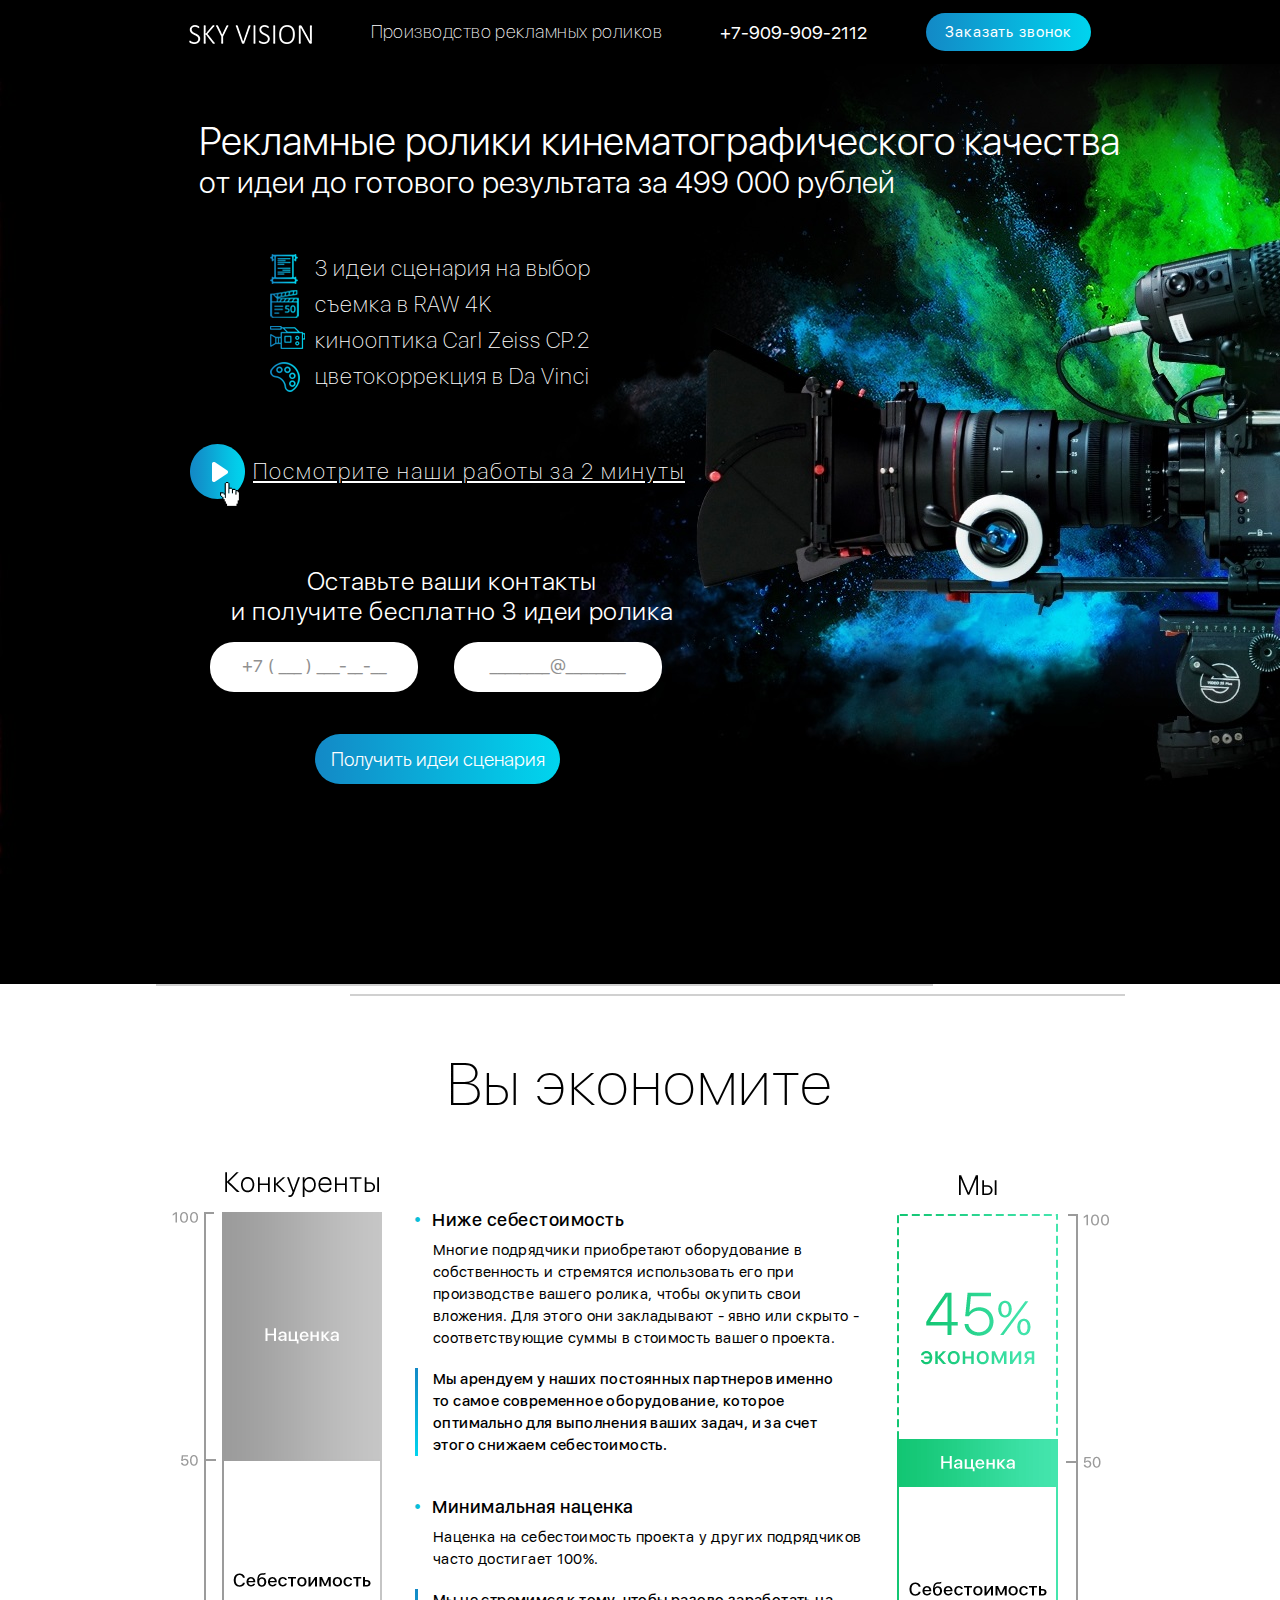
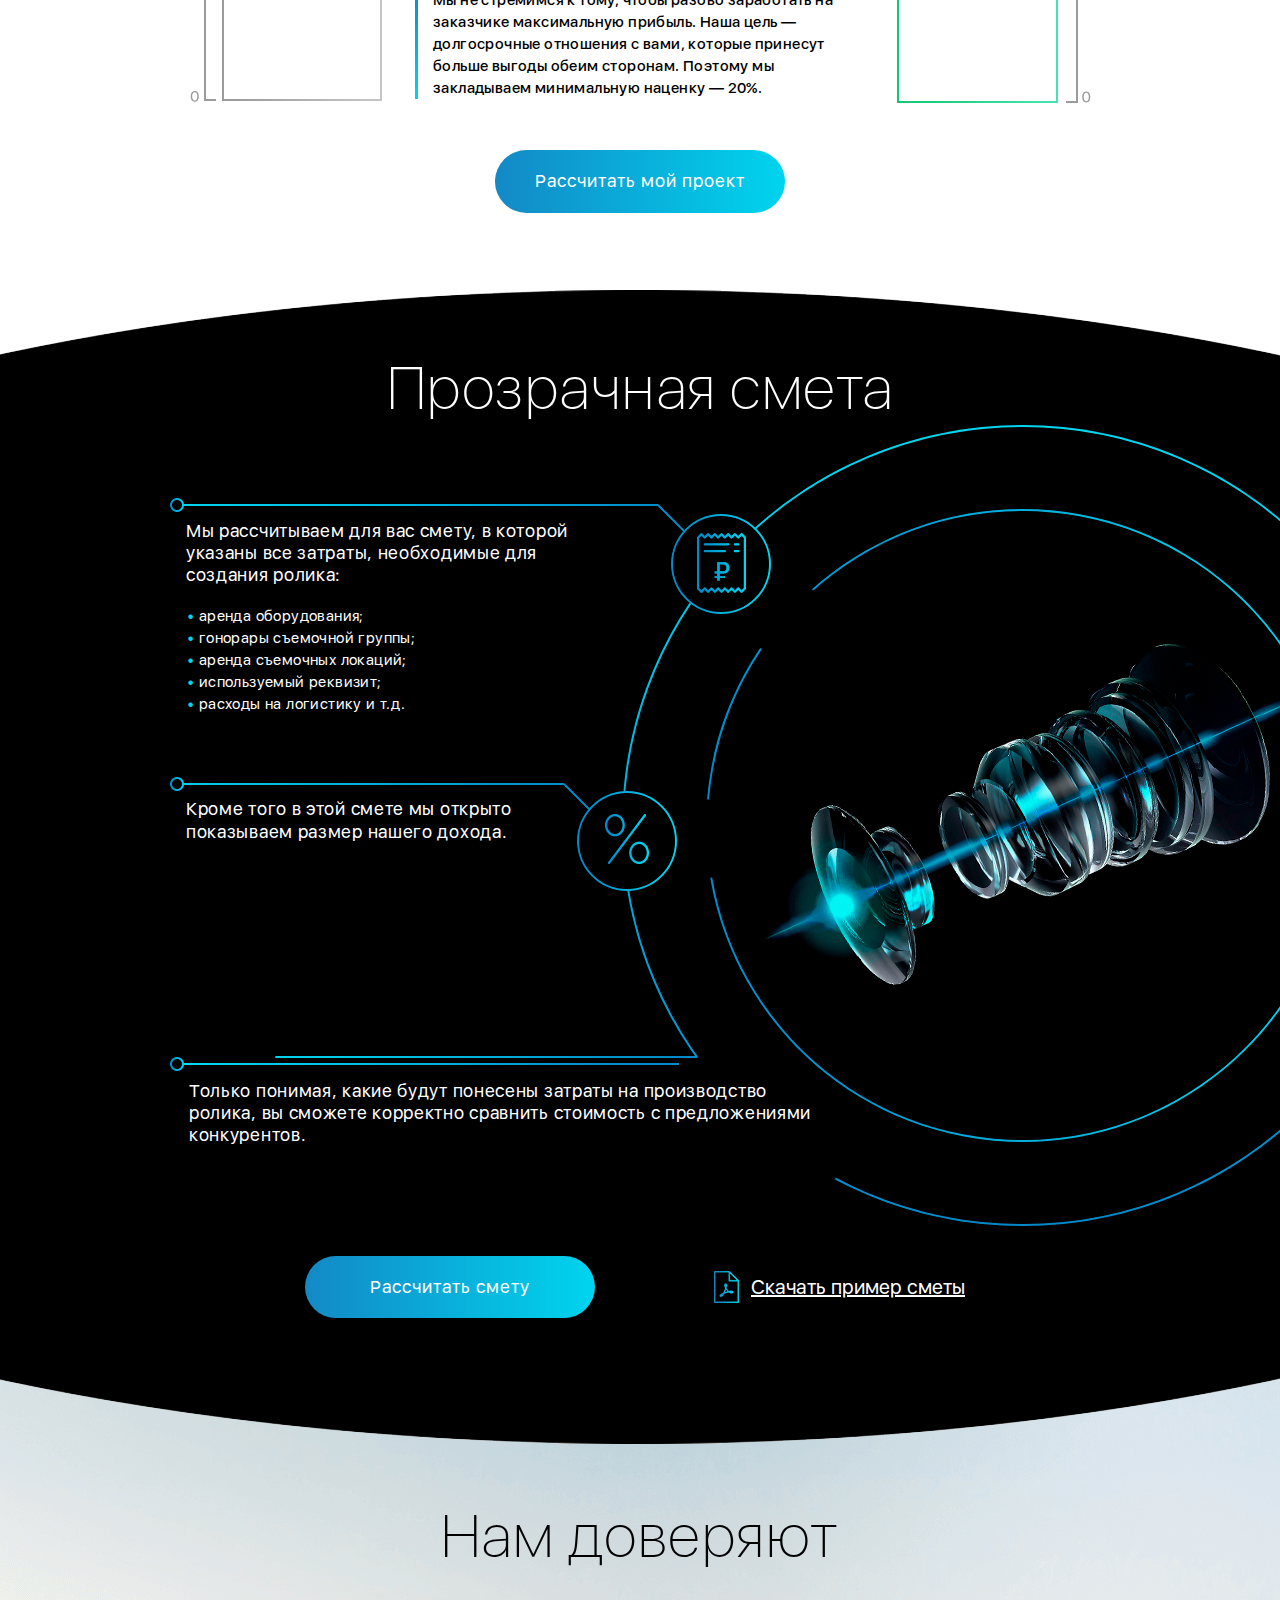
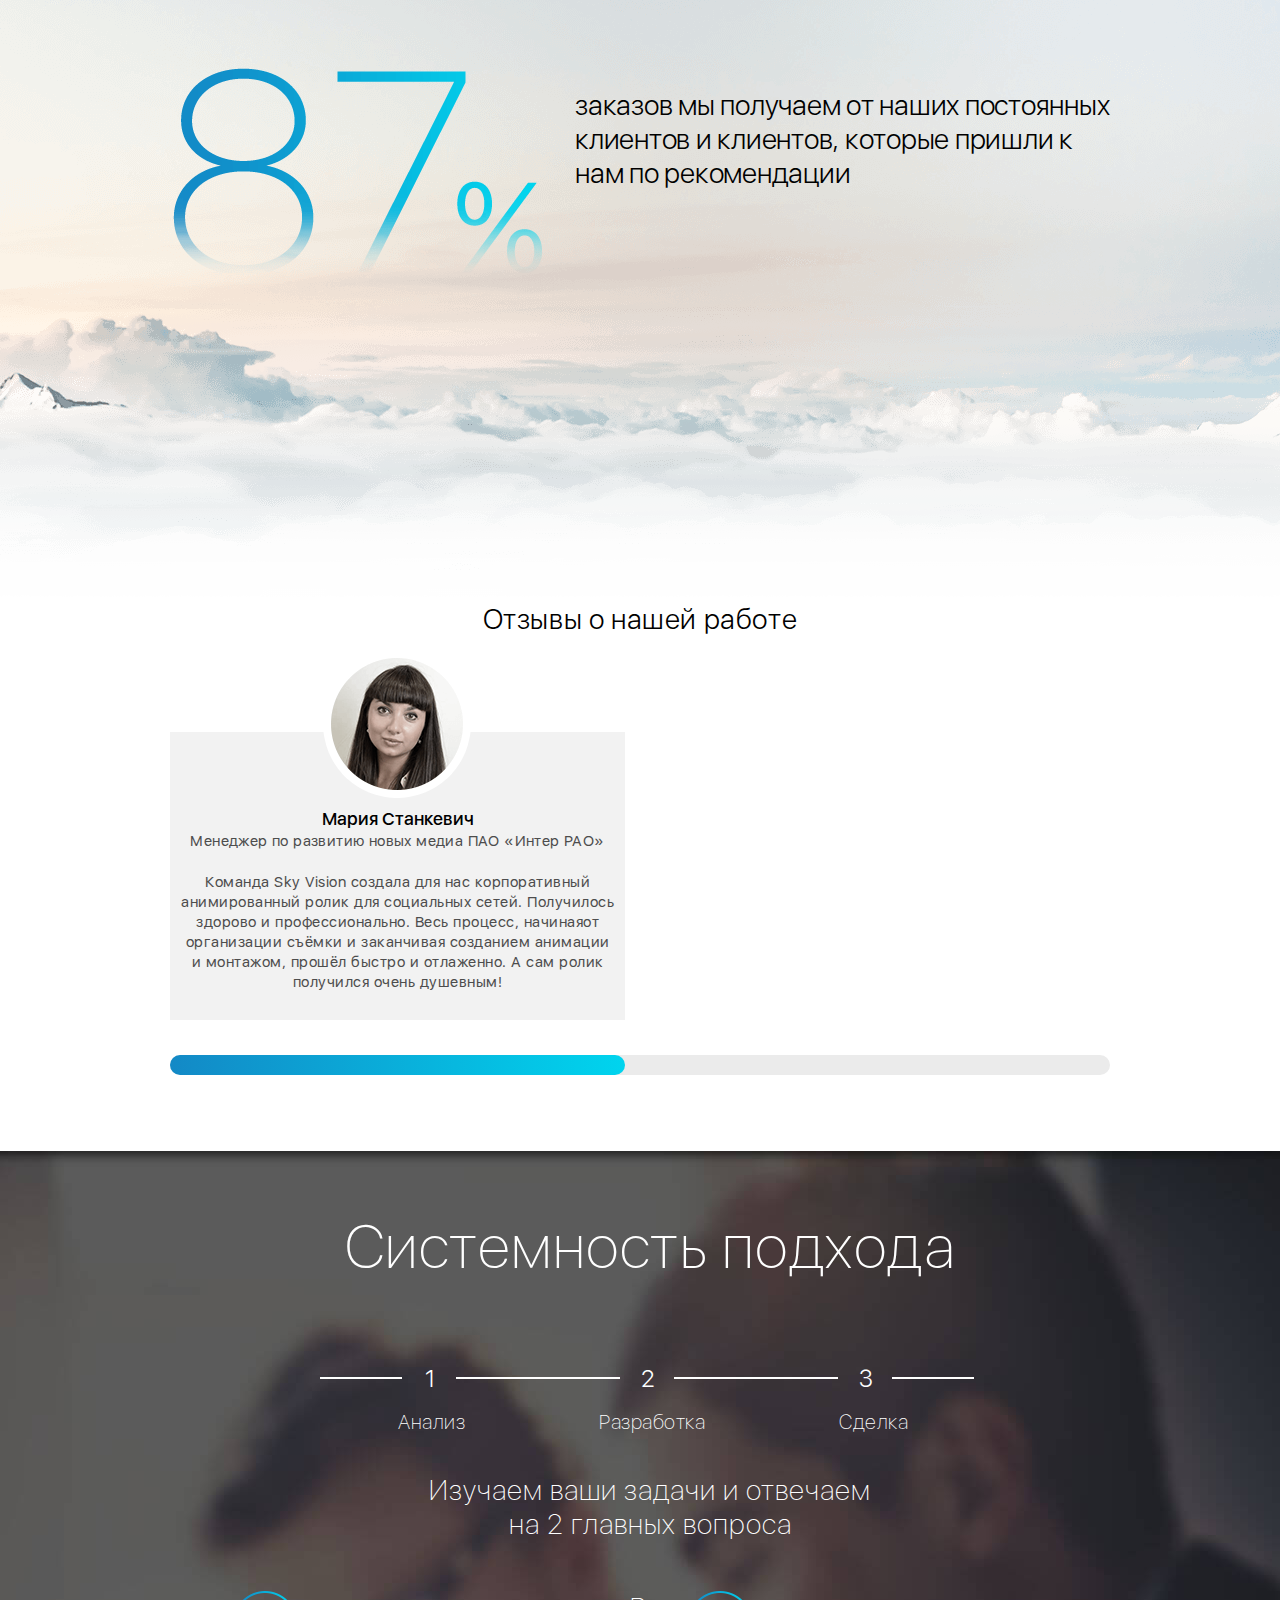
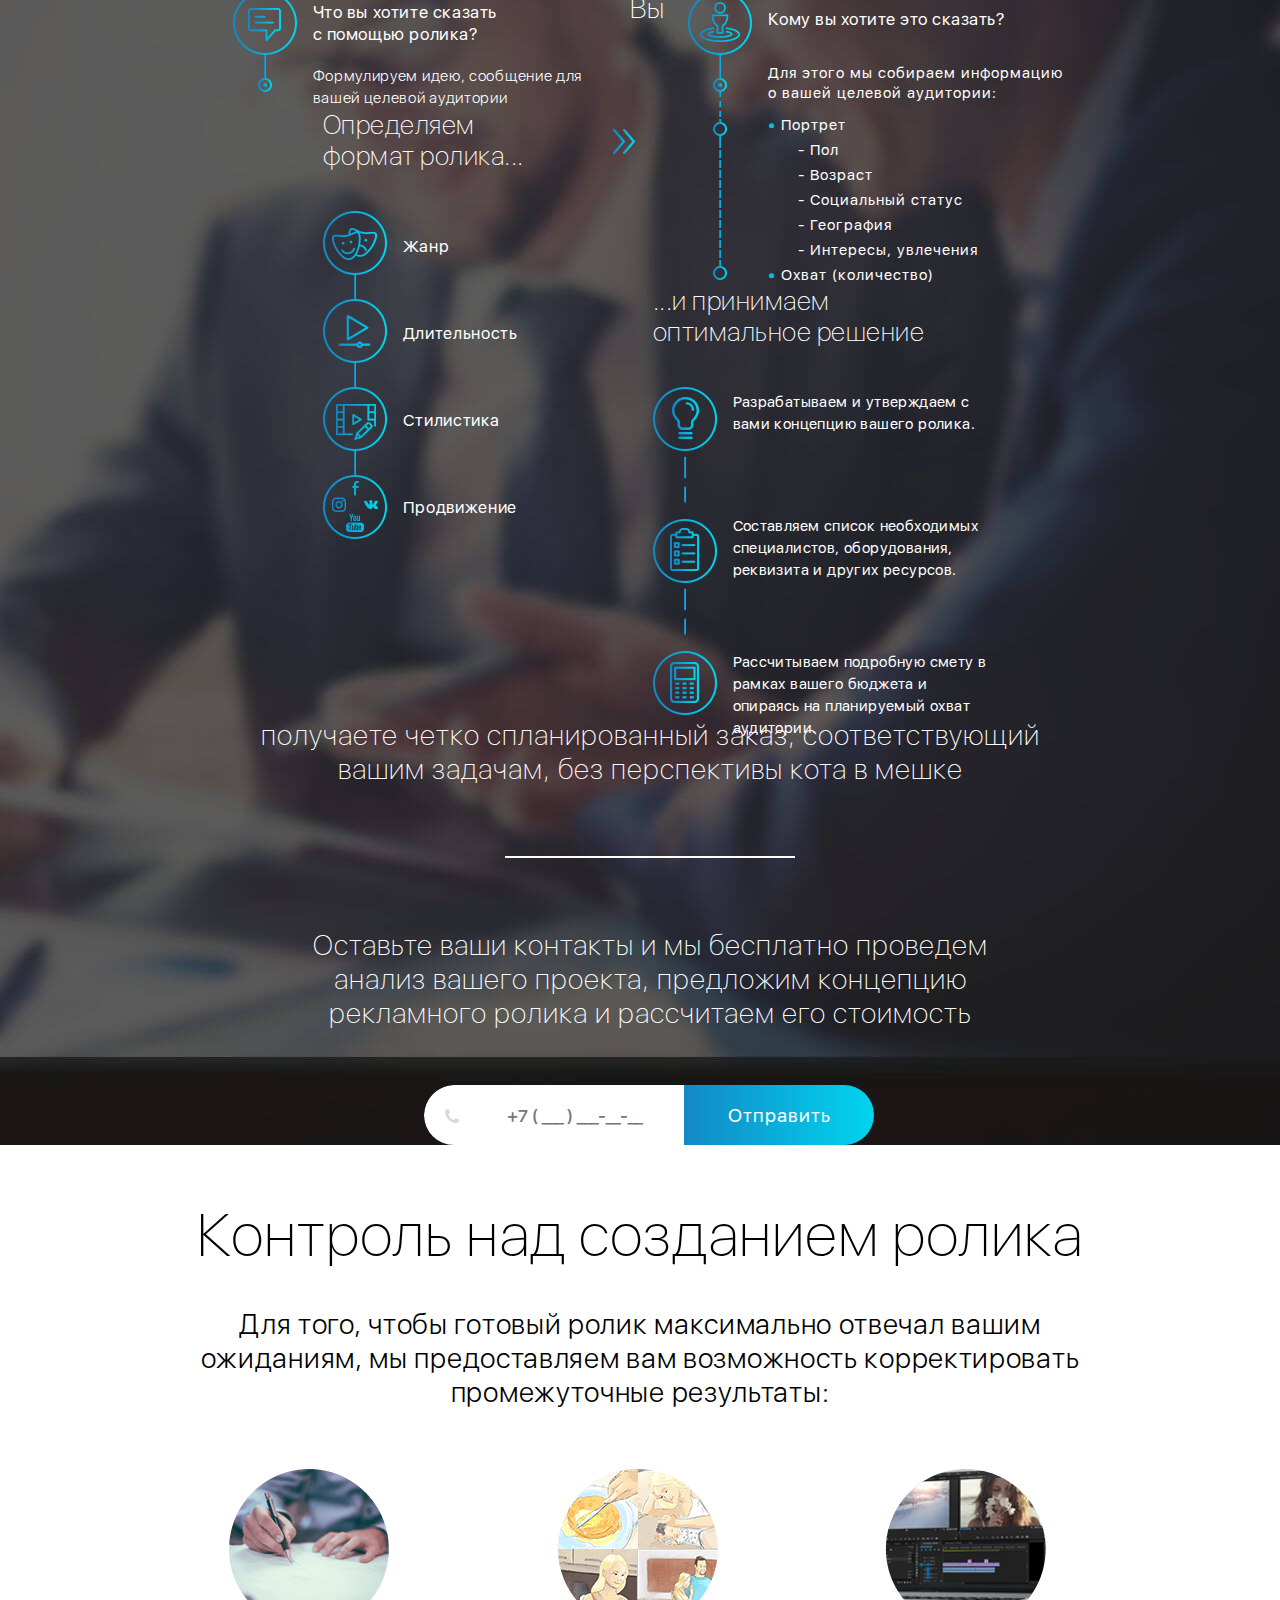
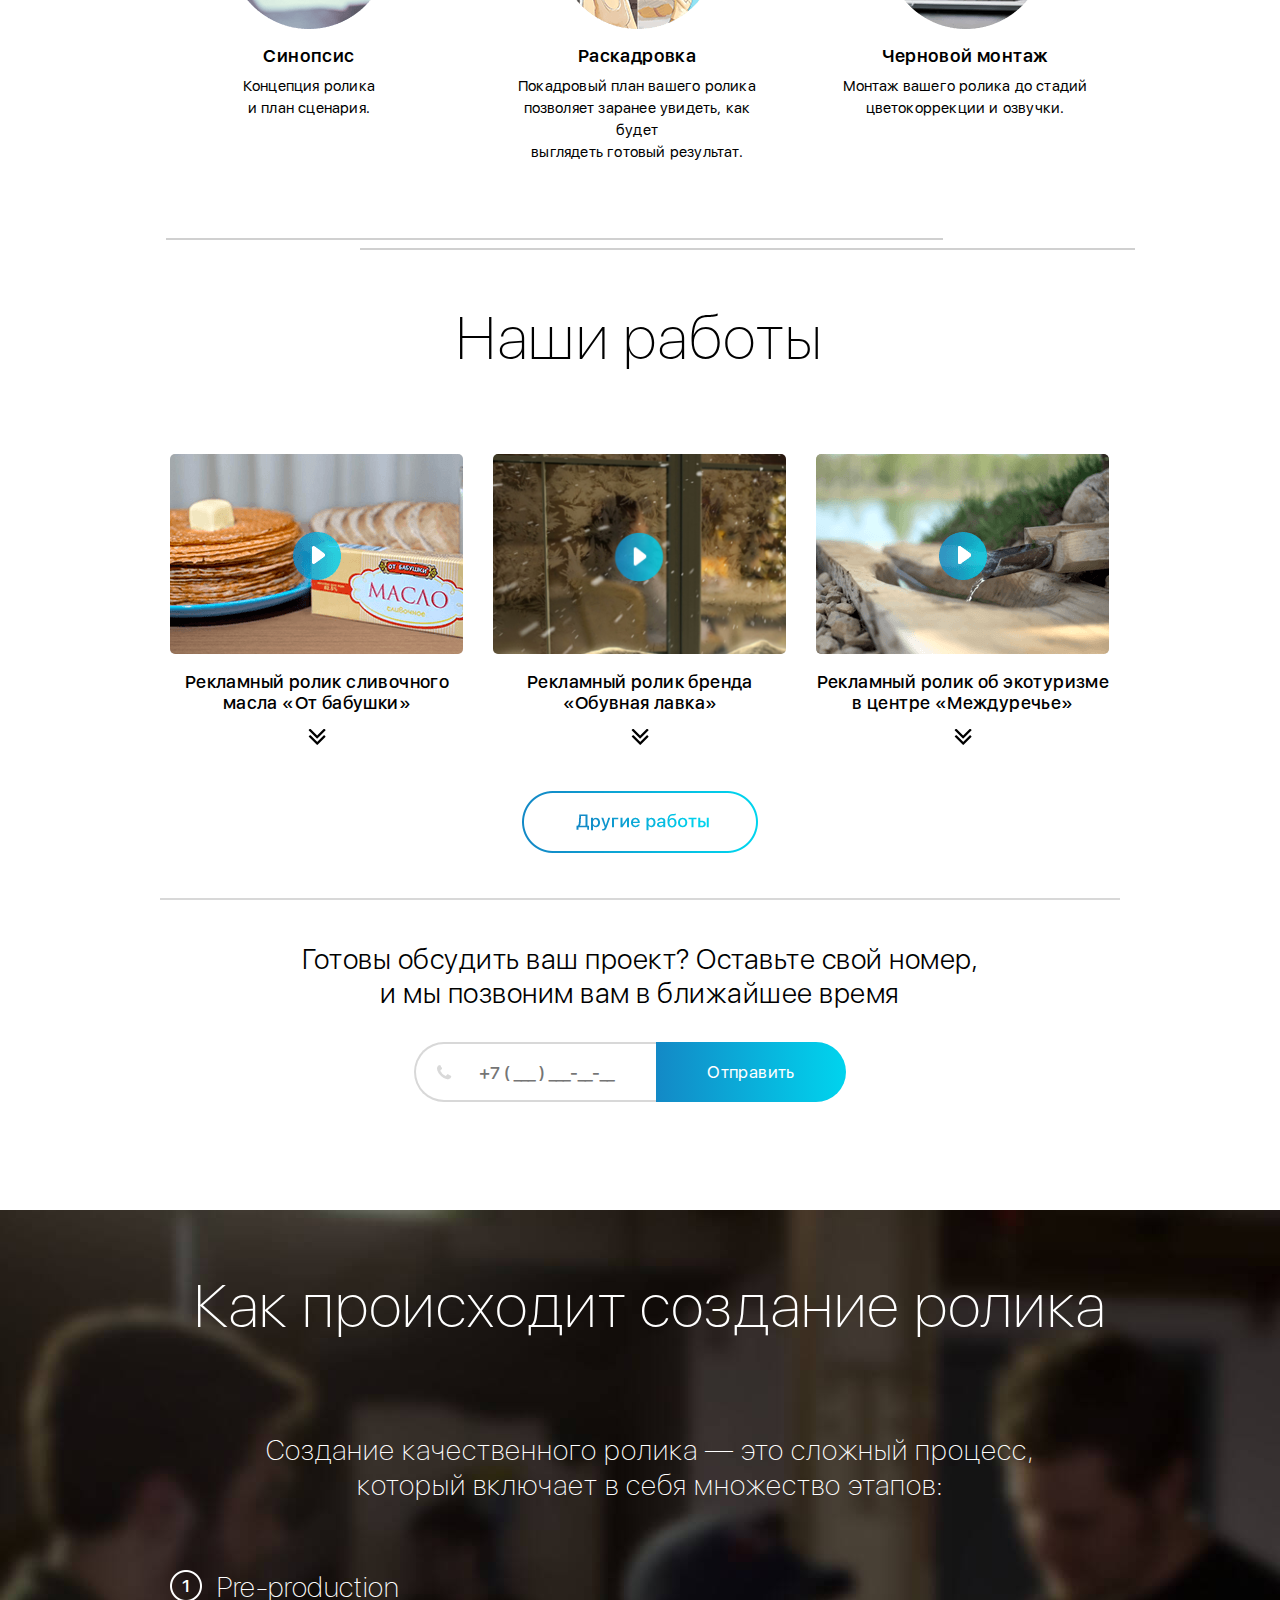
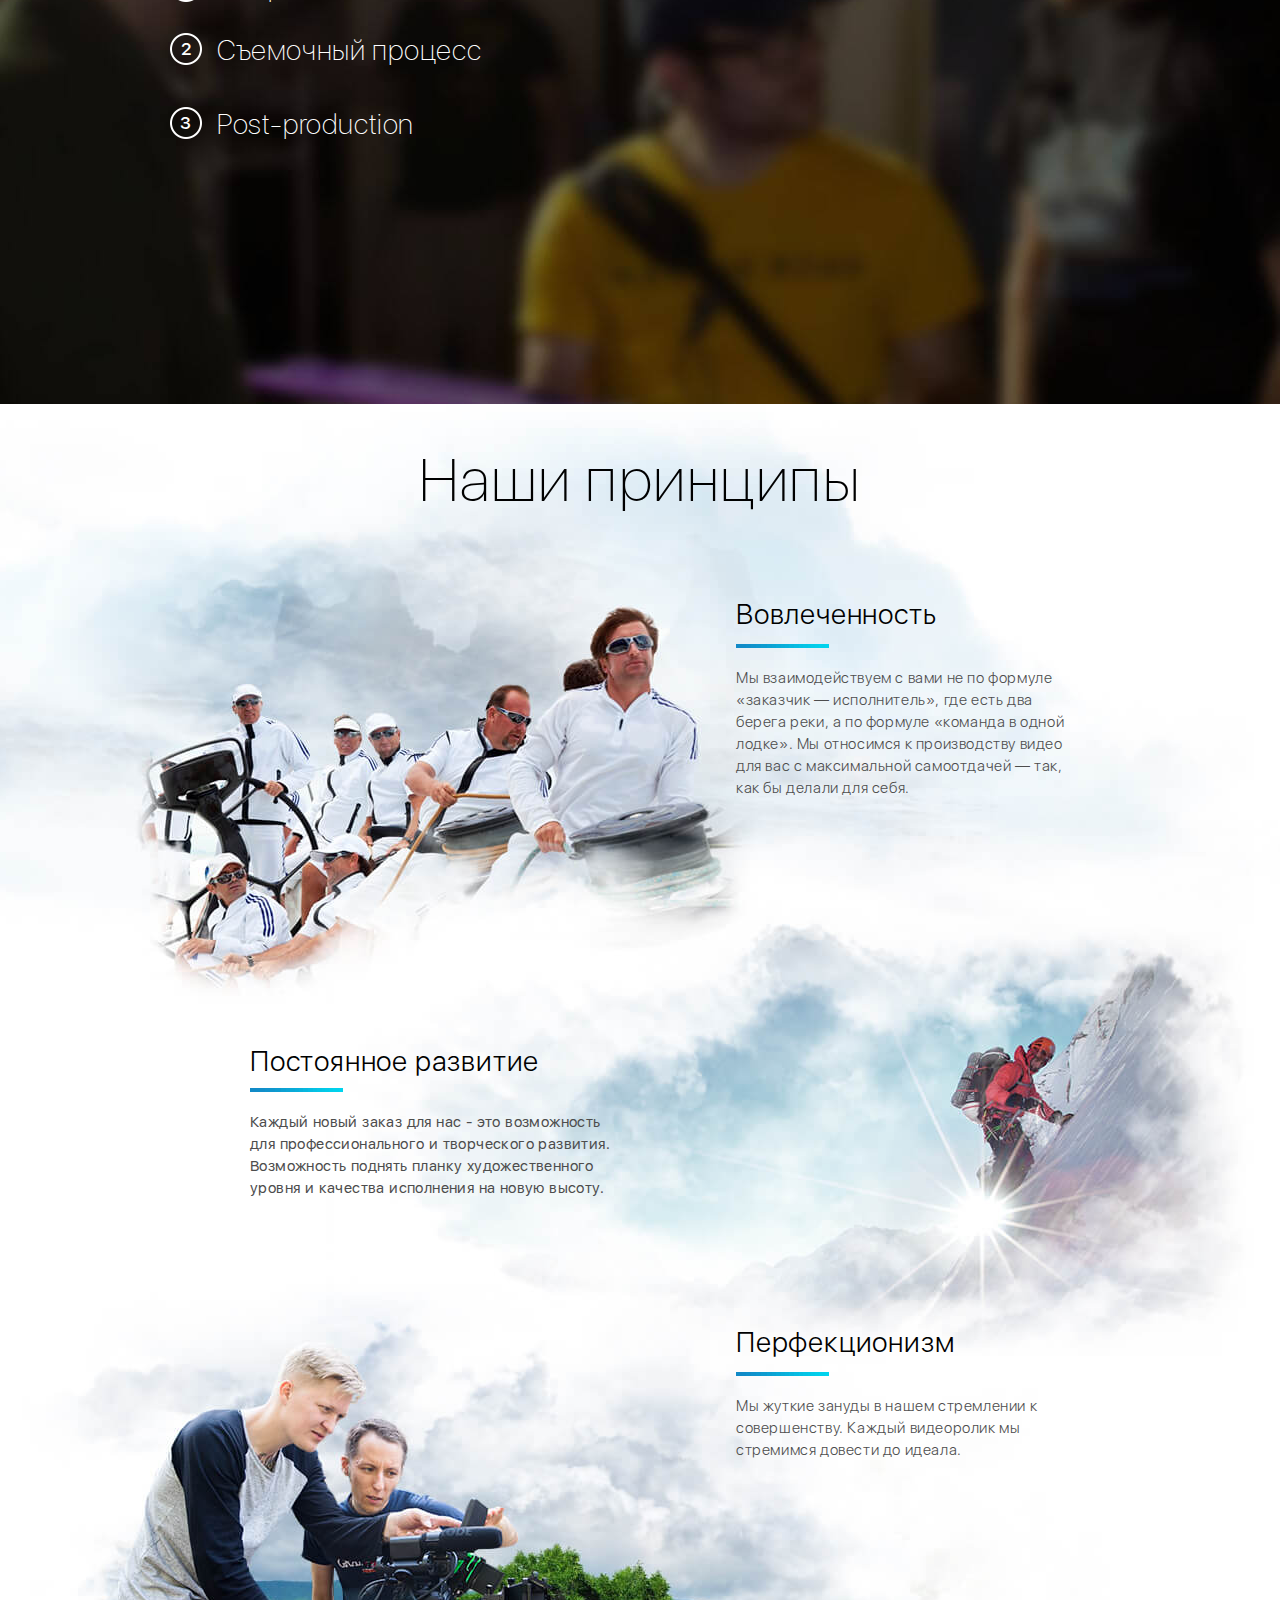
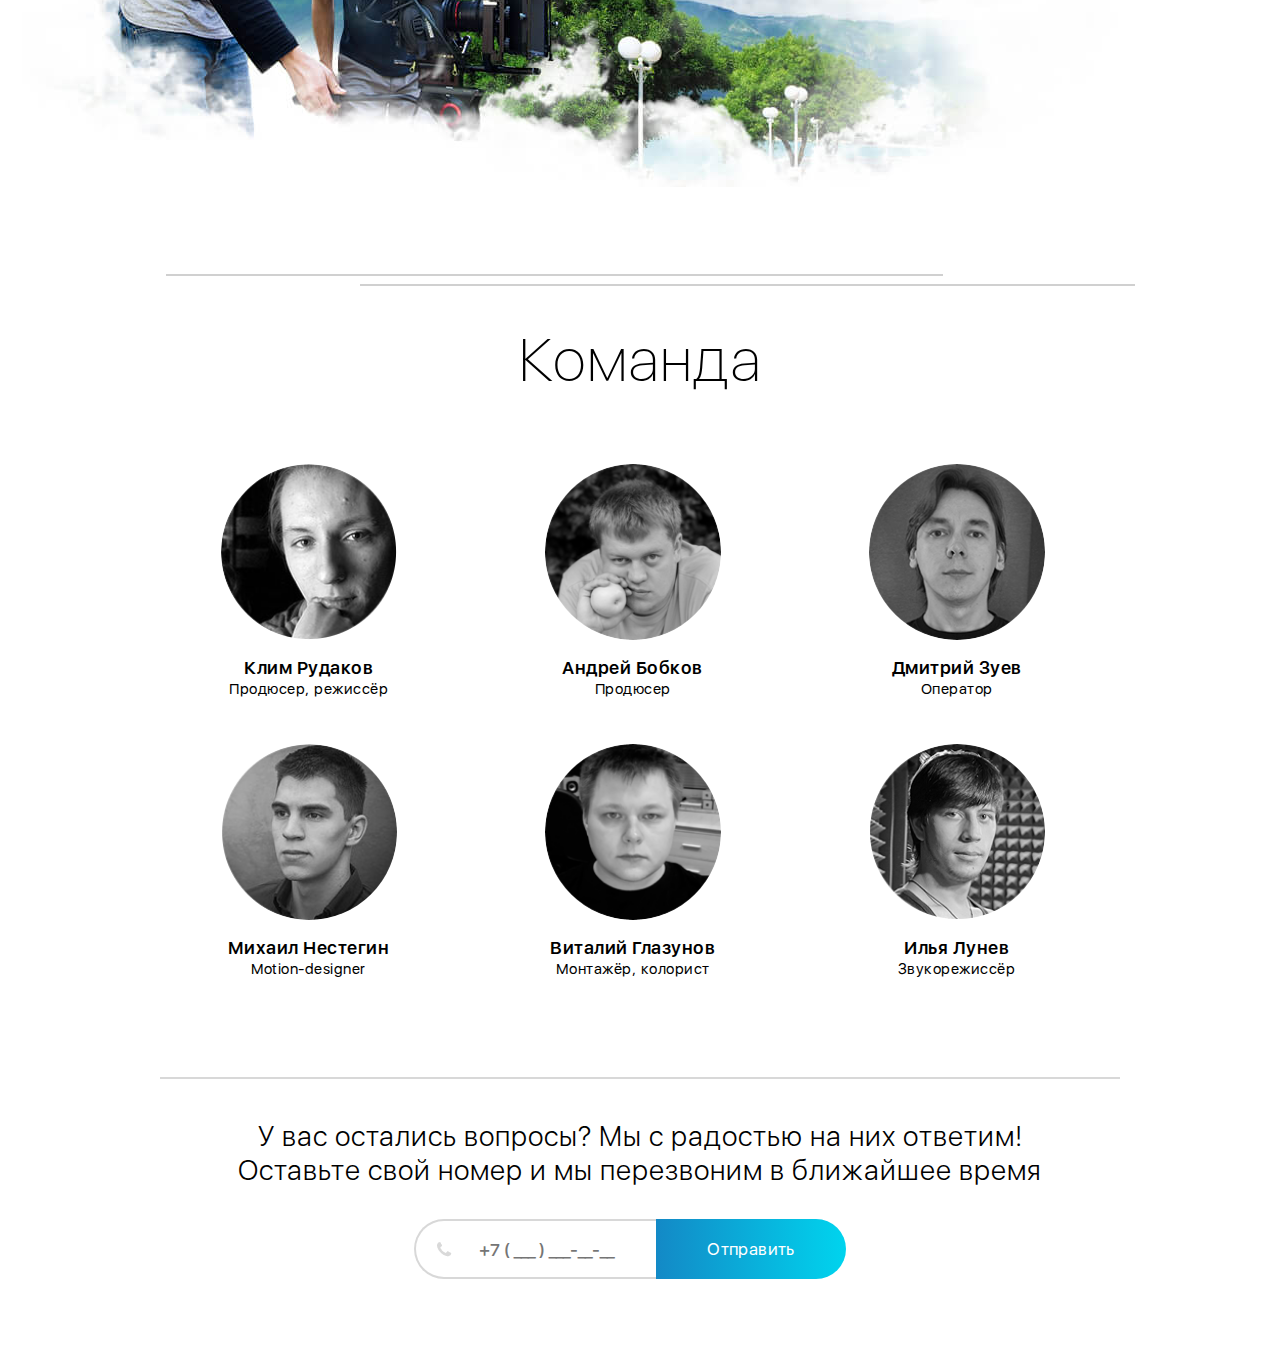
==== commit bbc91337: "Полный цикл - убрать блок block 11 - kill" ====
--- a/index.html
+++ b/index.html
@@ -1117,39 +1117,41 @@
 	</div>
 	<div class="clear"></div>
 </div>
-<div class="block11">
-	<div class="wrapper">
-		<div class="clear"></div>
-		<div class="b11_r1">
-			<img src="img/g1.png" alt="" />
-			<p>Задачи</p>
-		</div>
-		<div class="b11_r2">
-			<img src="img/g2.png" alt="" />
-			<p>Аналитика</p>
-		</div>
-		<div class="b11_r3">
-			<img src="img/g3.png" alt="" />
-			<p>Производство</p>
-		</div>
-		<div class="b11_r4">
-			<img src="img/g4.png" alt="" />
-			<p>Продвижение</p>
-		</div>
-		<div class="b11_center">
-			<p class="b11_c_h1">Полный цикл</p>
-			<p class="b11_c_t1">Мы обеспечиваем полный цикл - от изучения ваших задач до продвижения готового ролика и последующей аналитики. </p>
-			<img src="img/arr.png" alt="" />
-			<p class="b11_c_t1">При необходимости мы привлекаем наших партнеров,<br/> которые организуют продвижение роликов онлайн.</p>
-		</div>
-		<p class="b11_bottom_text">Приступим к изучению вашего проекта?</div>
-	<form class="b9_form" method="post" action="mail/mail.php" id="call_send5" style="margin-top:30px;">
-		<input type="text" name="phone" value="" placeholder="+7 ( ___ ) ___-__-__" />
-		<input type="hidden" name="page" value="Страница Рекламы" />
-		<input type="hidden" name="theme" value="ПЕРЕЗВОНИТЕ МНЕ" />
-		<input type="submit" value="Да, жду звонка!" />
-	</form>
-</div>
+
+<!--<div class="block11">-->
+<!--	<div class="wrapper">-->
+<!--		<div class="clear"></div>-->
+<!--		<div class="b11_r1">-->
+<!--			<img src="img/g1.png" alt="" />-->
+<!--			<p>Задачи</p>-->
+<!--		</div>-->
+<!--		<div class="b11_r2">-->
+<!--			<img src="img/g2.png" alt="" />-->
+<!--			<p>Аналитика</p>-->
+<!--		</div>-->
+<!--		<div class="b11_r3">-->
+<!--			<img src="img/g3.png" alt="" />-->
+<!--			<p>Производство</p>-->
+<!--		</div>-->
+<!--		<div class="b11_r4">-->
+<!--			<img src="img/g4.png" alt="" />-->
+<!--			<p>Продвижение</p>-->
+<!--		</div>-->
+<!--		<div class="b11_center">-->
+<!--			<p class="b11_c_h1">Полный цикл</p>-->
+<!--			<p class="b11_c_t1">Мы обеспечиваем полный цикл - от изучения ваших задач до продвижения готового ролика и последующей аналитики. </p>-->
+<!--			<img src="img/arr.png" alt="" />-->
+<!--			<p class="b11_c_t1">При необходимости мы привлекаем наших партнеров,<br/> которые организуют продвижение роликов онлайн.</p>-->
+<!--		</div>-->
+<!--		<p class="b11_bottom_text">Приступим к изучению вашего проекта?</div>-->
+<!--	<form class="b9_form" method="post" action="mail/mail.php" id="call_send5" style="margin-top:30px;">-->
+<!--		<input type="text" name="phone" value="" placeholder="+7 ( ___ ) ___-__-__" />-->
+<!--		<input type="hidden" name="page" value="Страница Рекламы" />-->
+<!--		<input type="hidden" name="theme" value="ПЕРЕЗВОНИТЕ МНЕ" />-->
+<!--		<input type="submit" value="Да, жду звонка!" />-->
+<!--	</form>-->
+<!--</div>-->
+
 </div>
 
 <div class="block12">
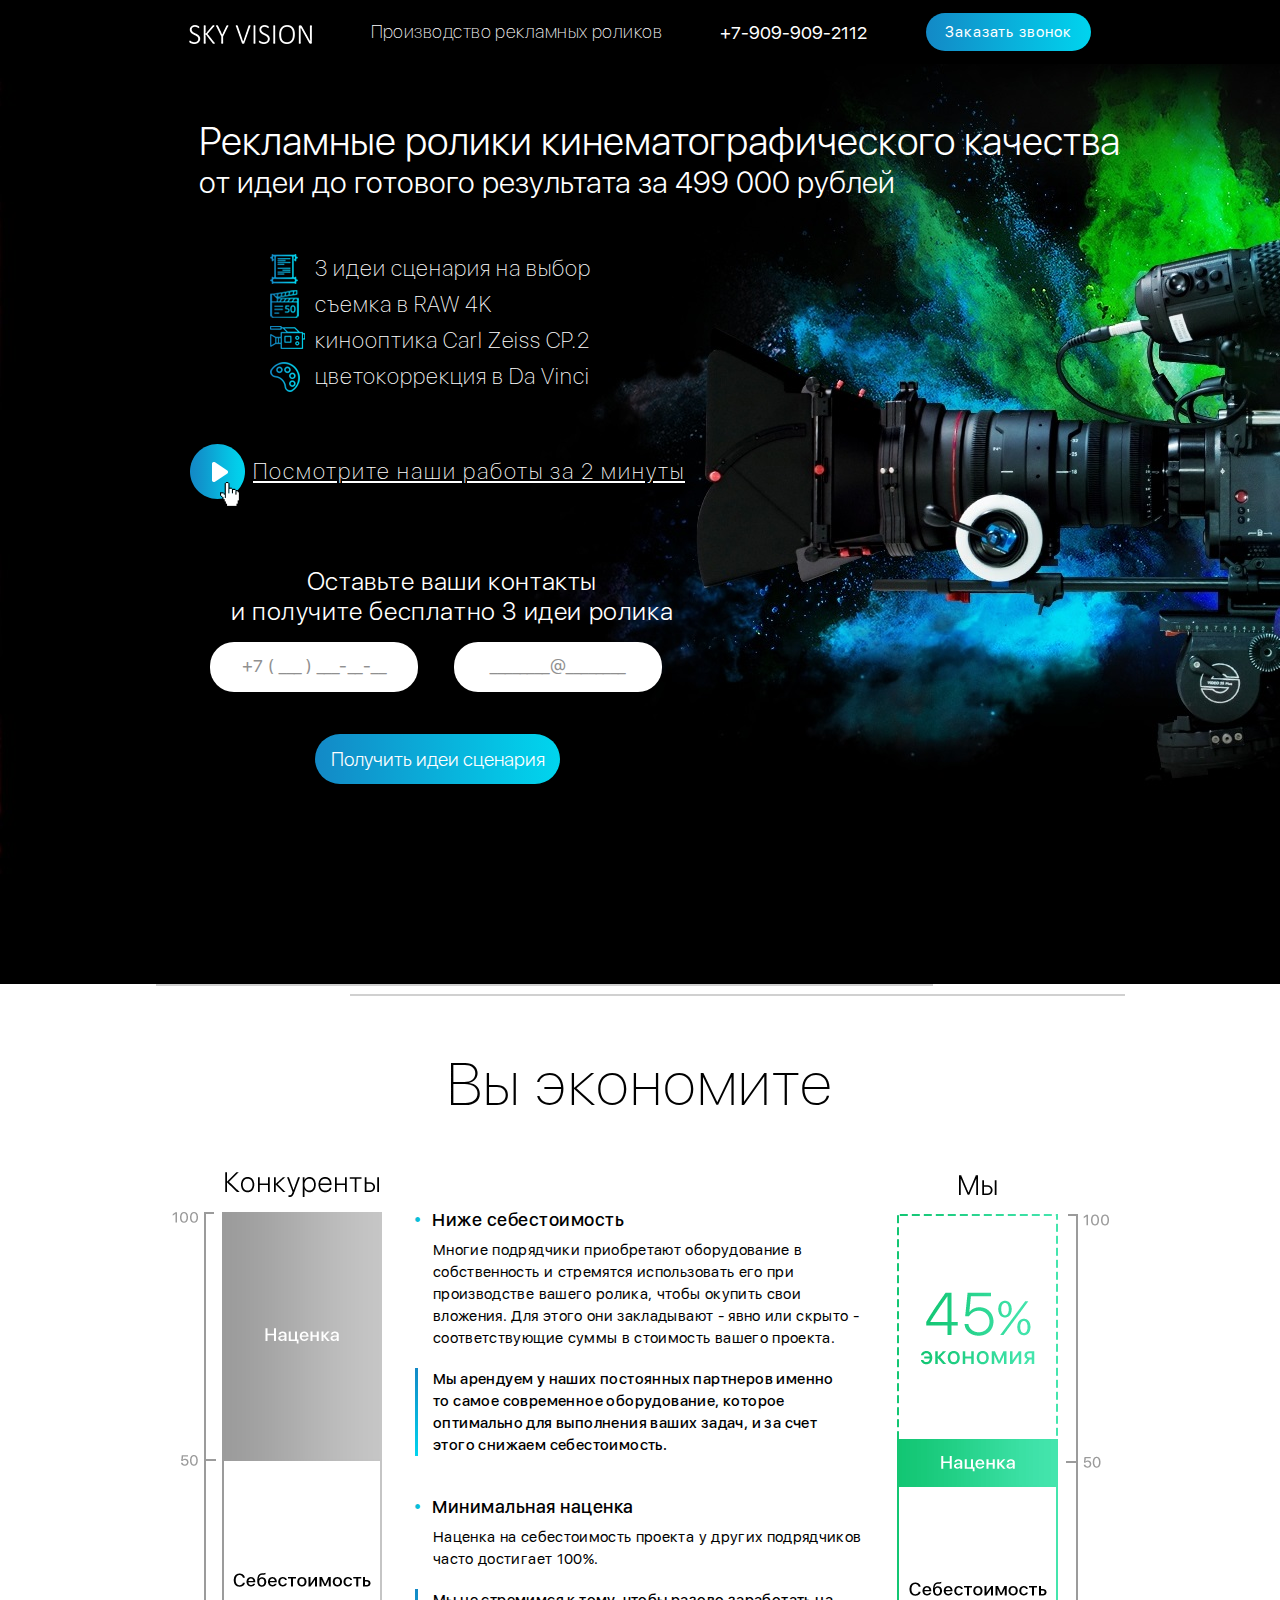
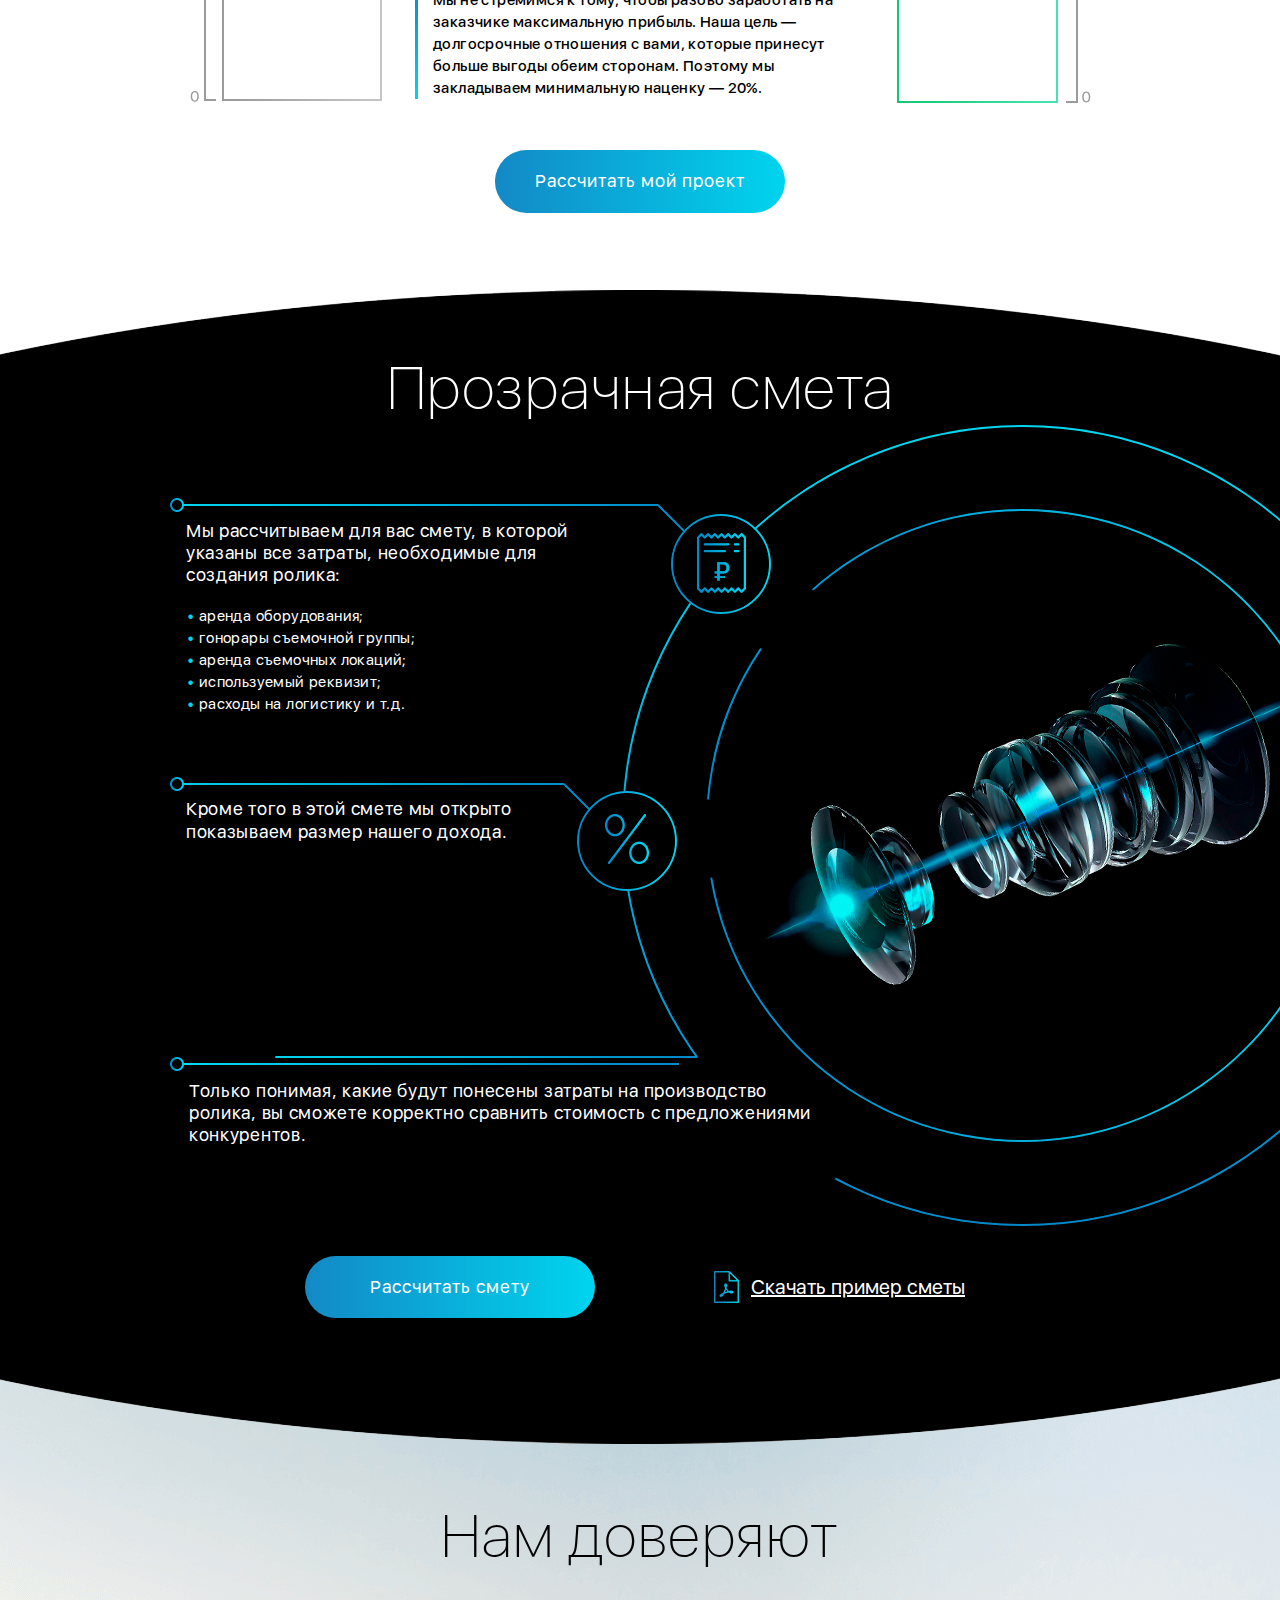
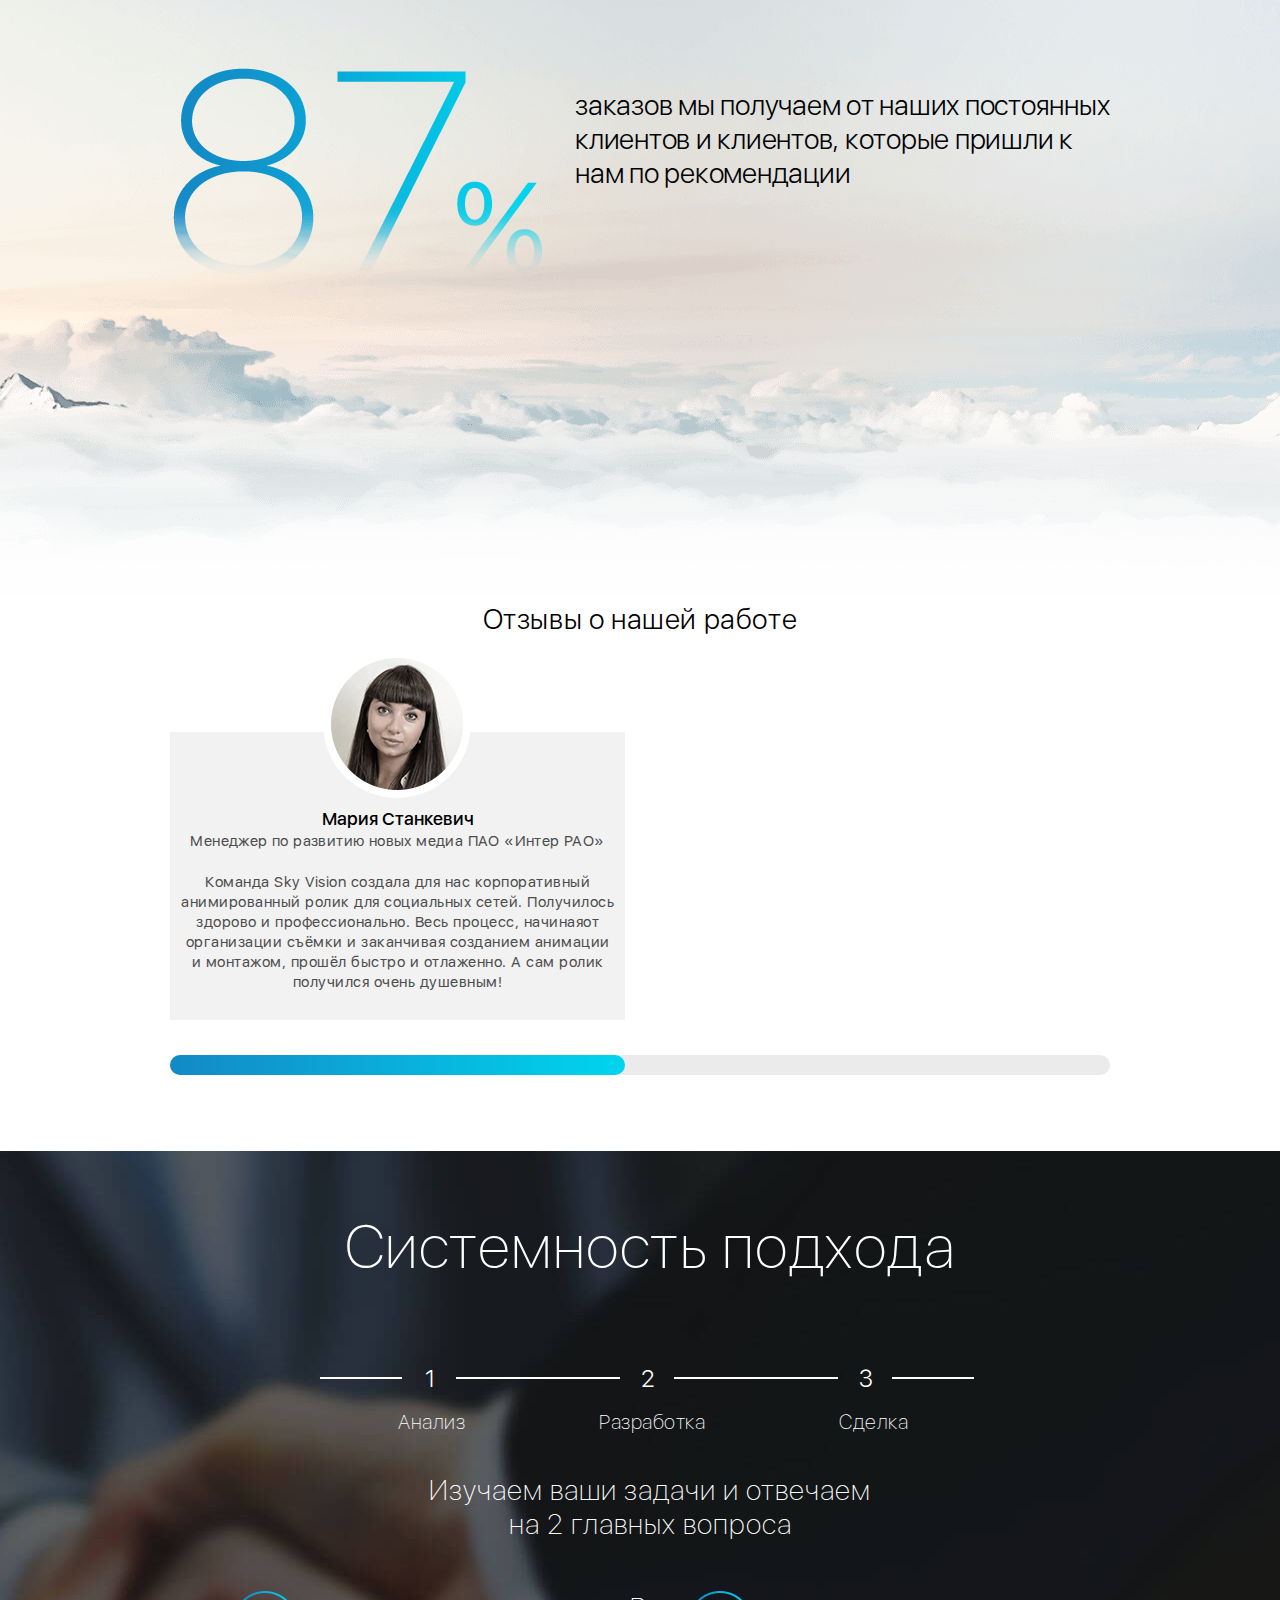
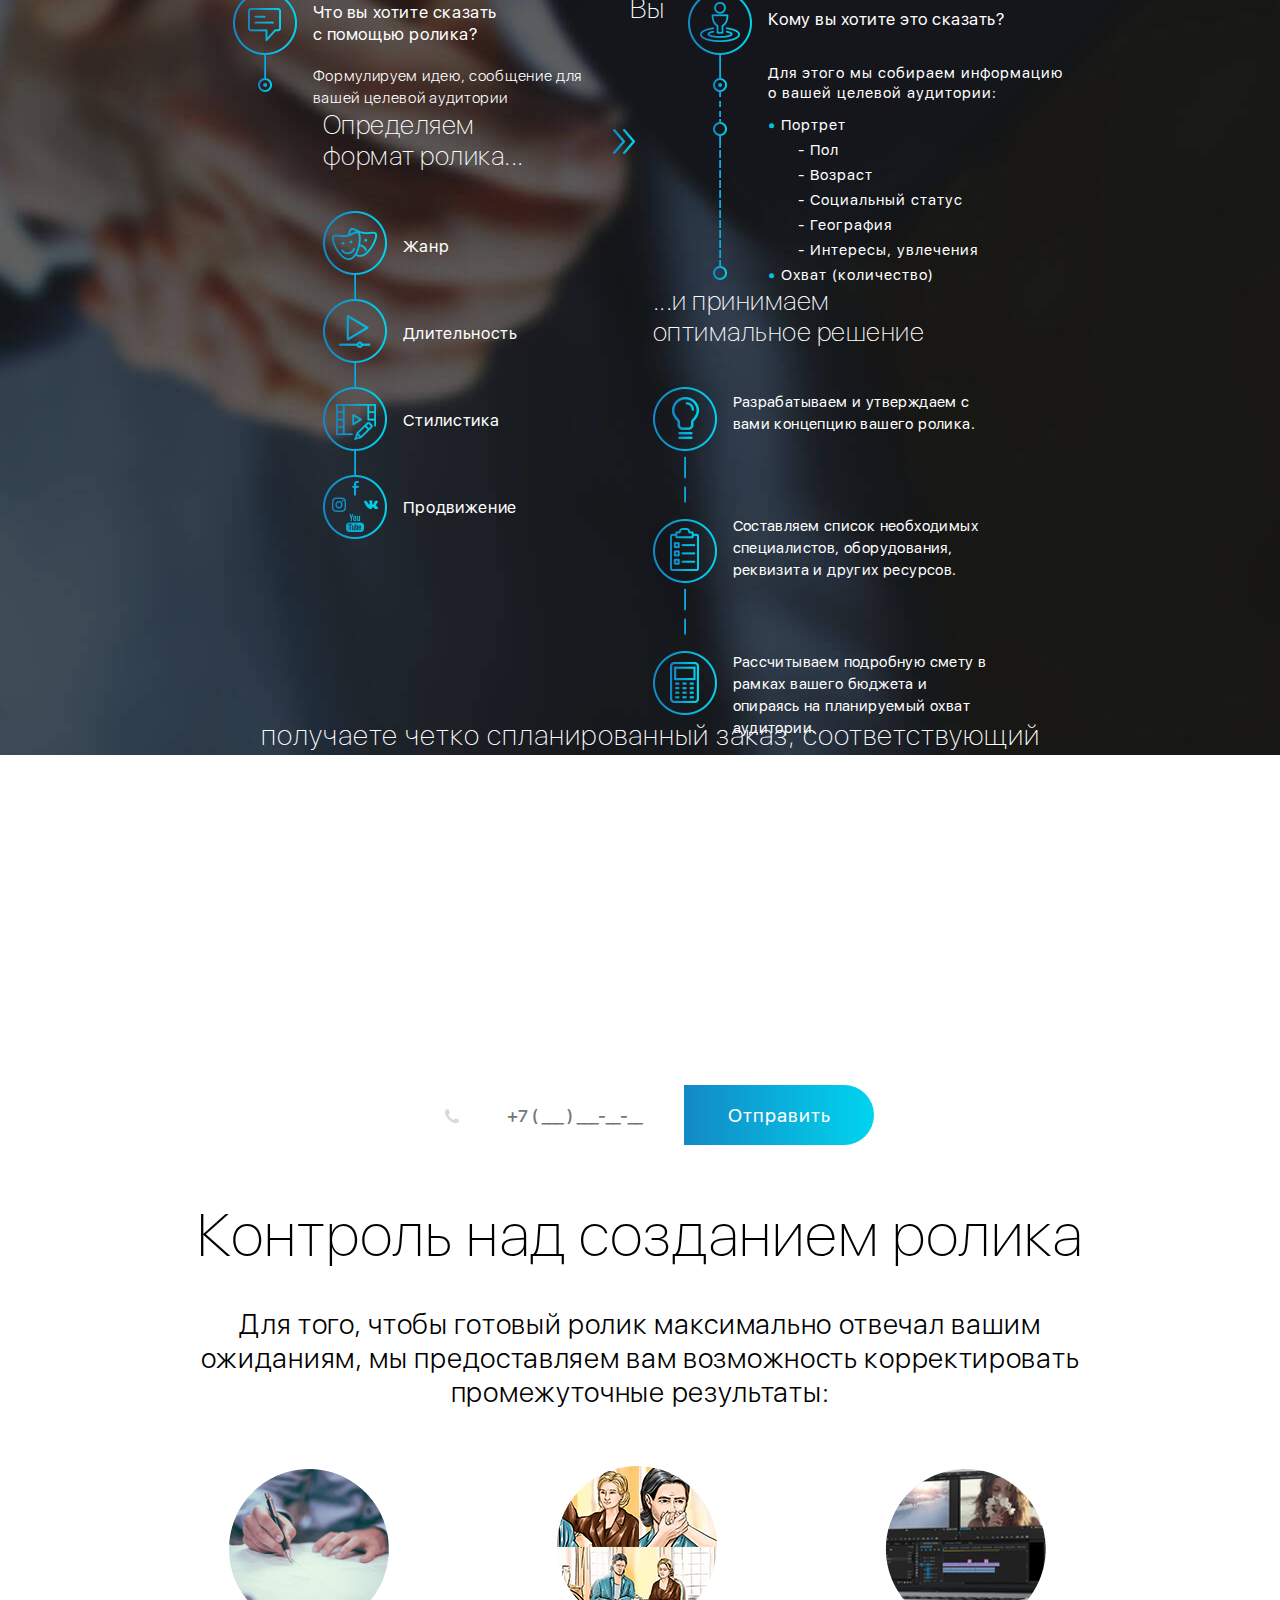
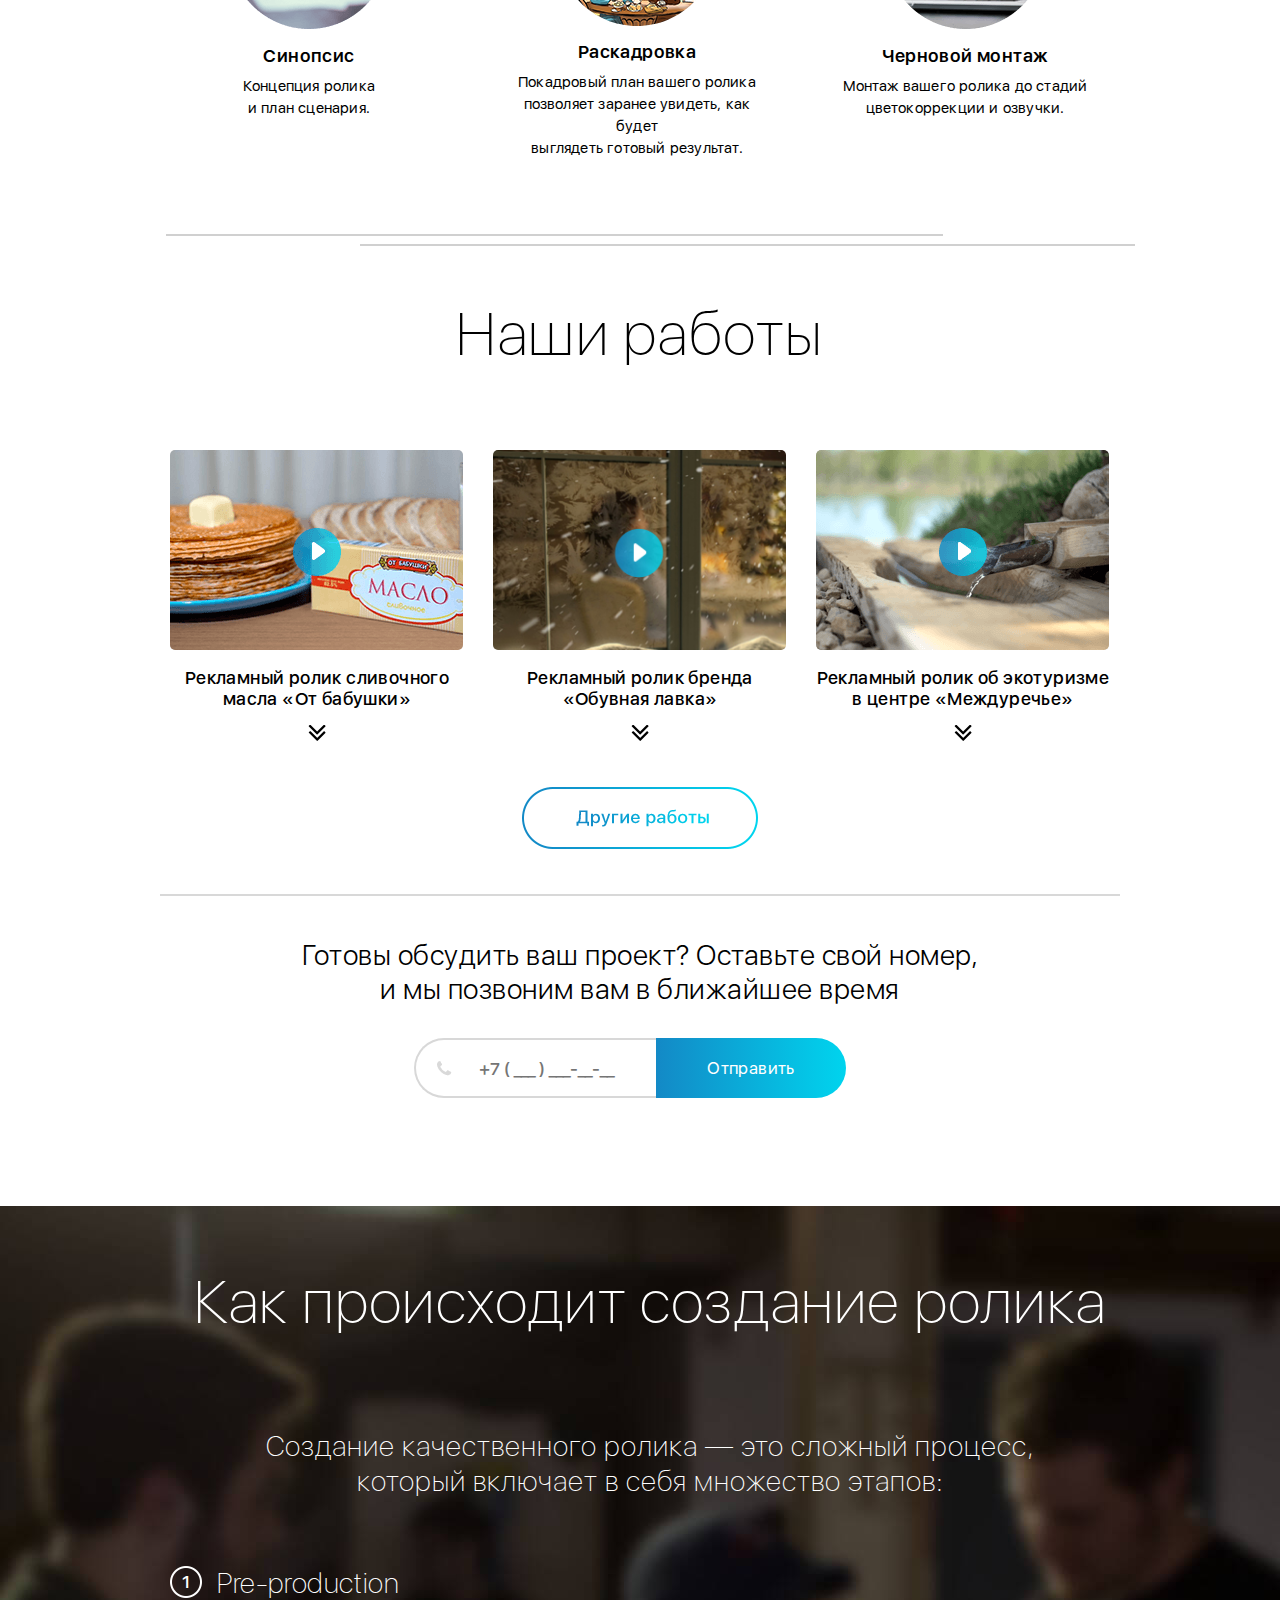
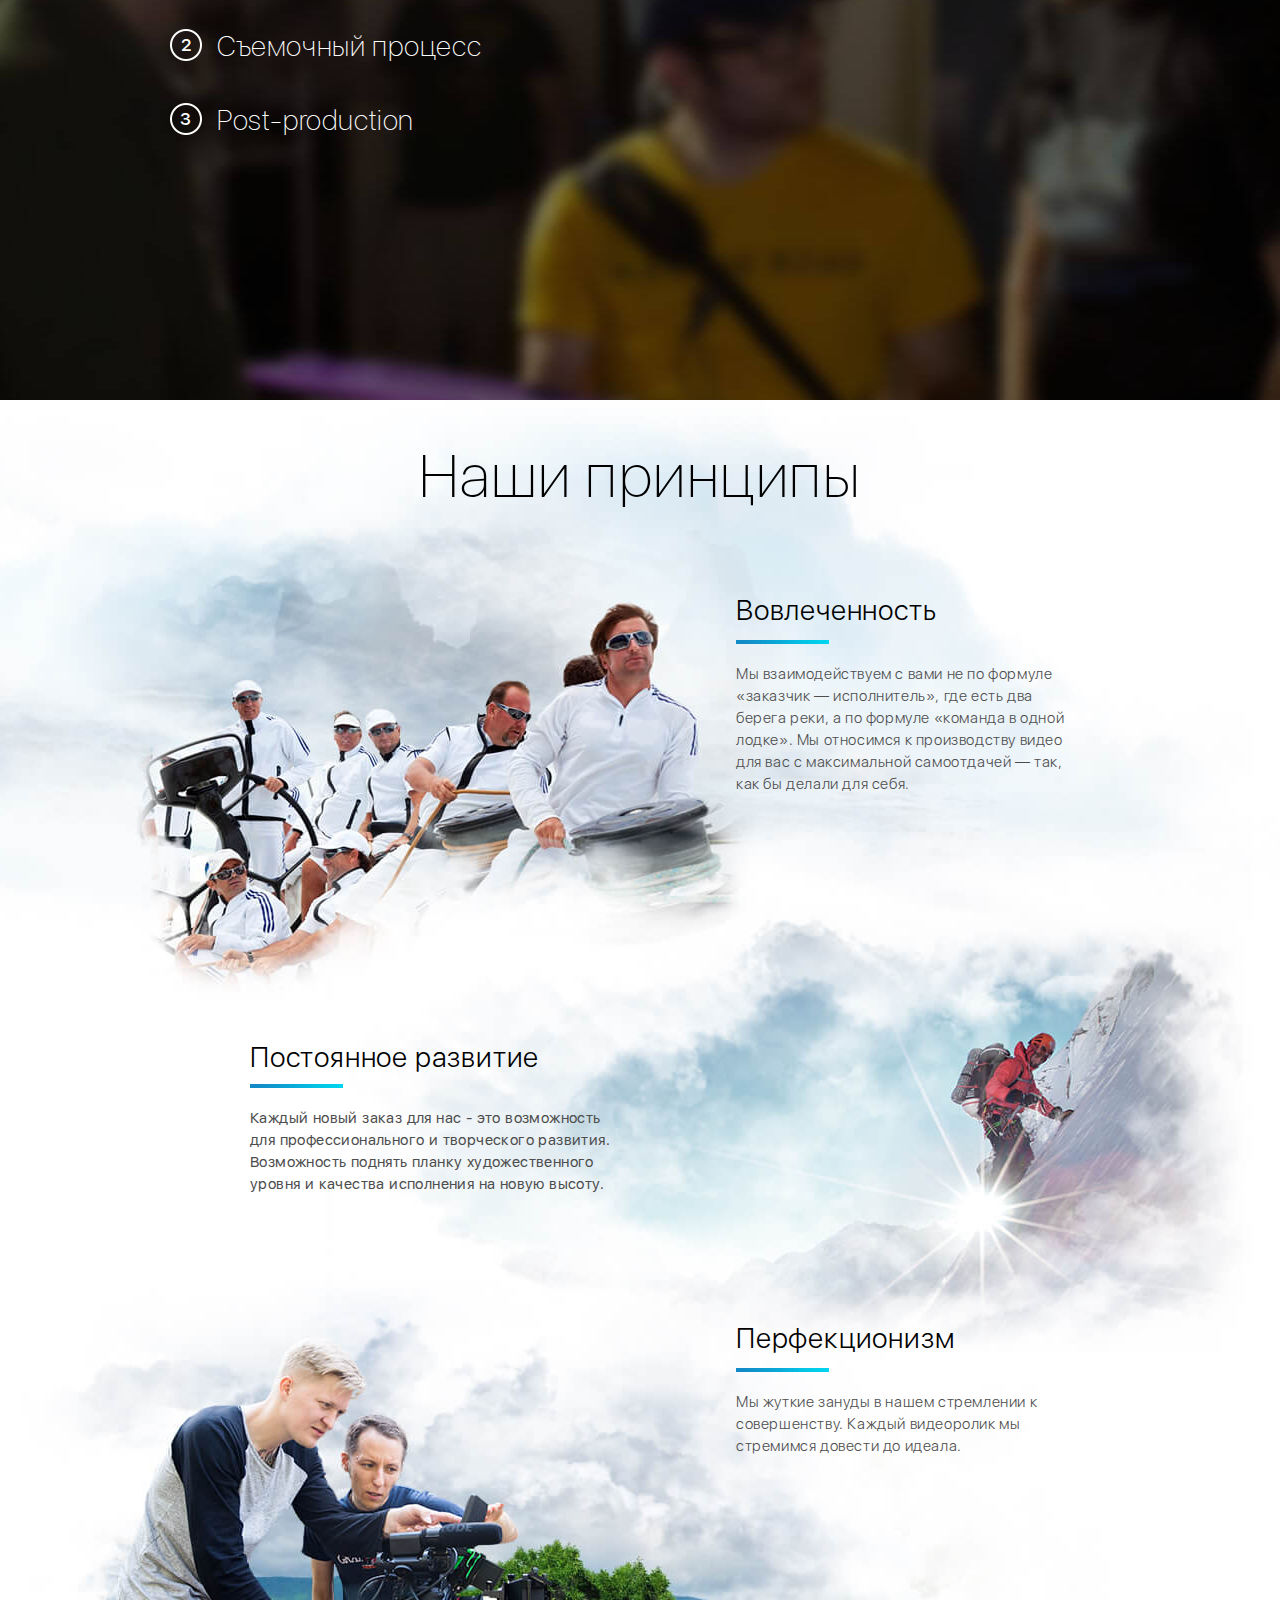
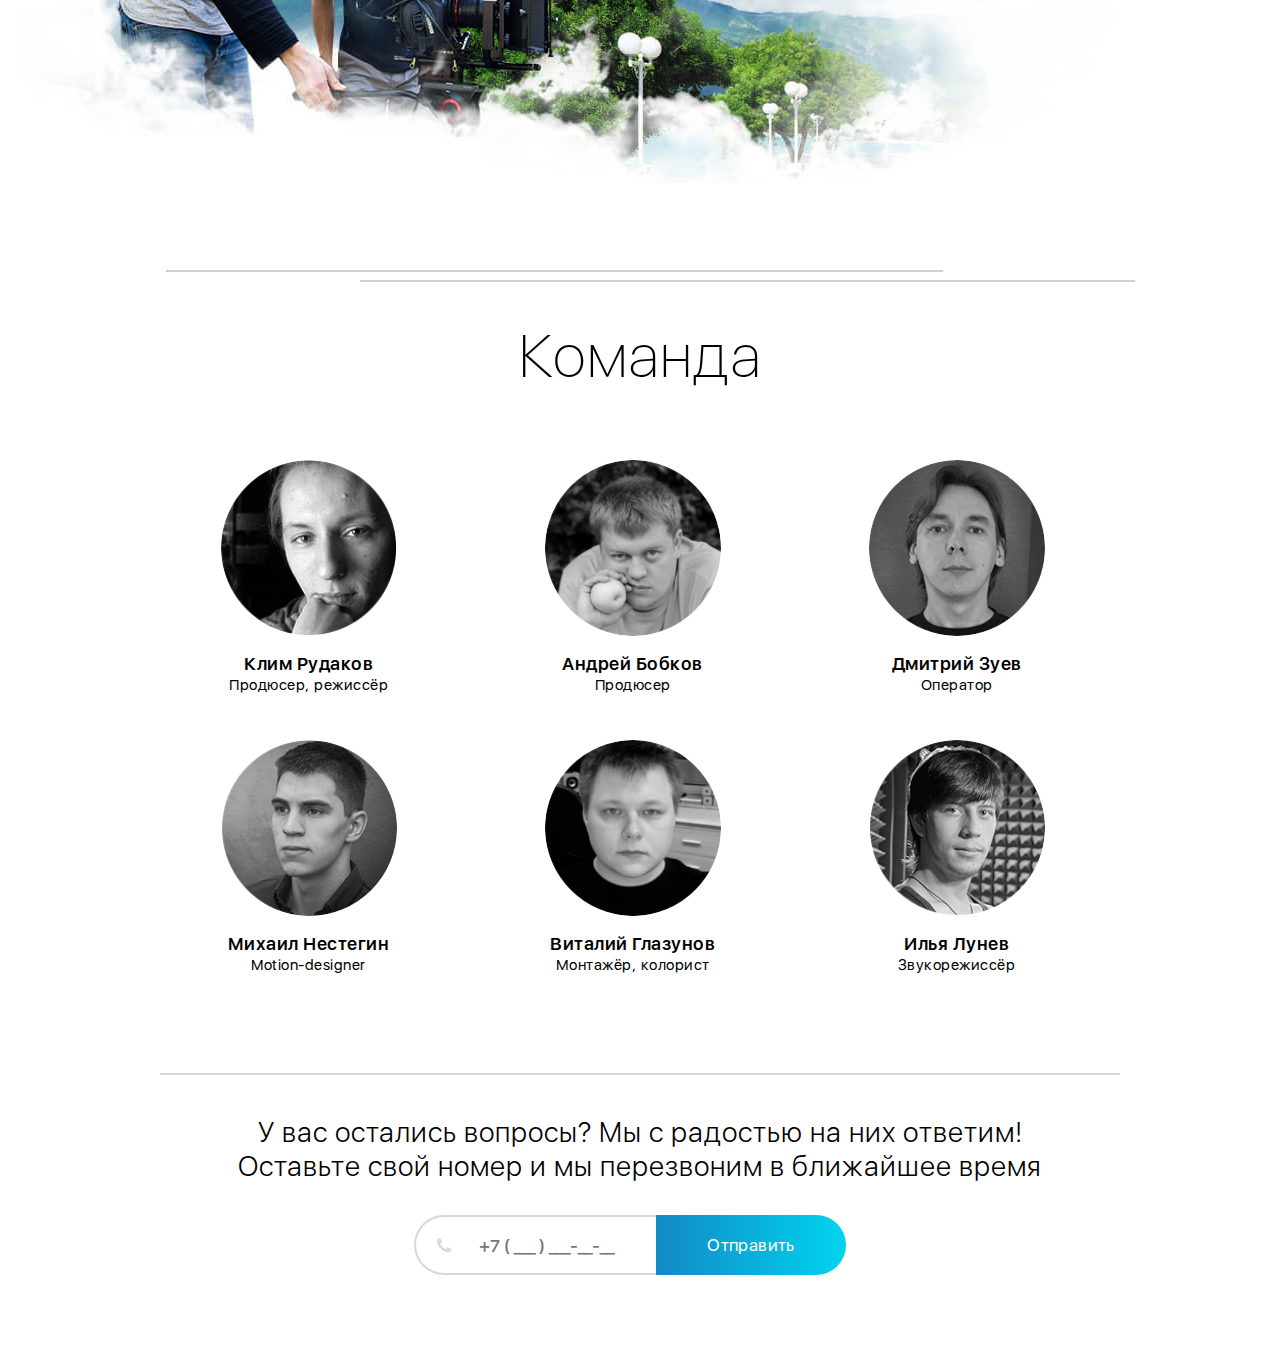
==== commit 73e6043e: "нам доверяют + системность подхода" ====
--- a/index.html
+++ b/index.html
@@ -564,63 +564,63 @@
 			</div>
 		</div>
 
-		<div class="circ_wrap cw3 hover3">
-			<div class="cir_num">3</div>
-			<div class="arcContain">
-				<div class="archide archideLeft">
-					<div class="arc arc3"></div>
-				</div>
-				<div class="archide">
-					<div class="arc"></div>
-				</div>
-			</div>
-		</div>
-		<div class="clear"></div>
-		<div class="c_t1">Анализ</div>
-		<div class="c_t2">Разработка</div>
-		<div class="c_t3">Сделка</div>
-		<div class="clear"></div>
-		<div class="text_block tb1">
-			<p class="forg_h1">Изучаем ваши задачи и отвечаем<br/> на 2 главных вопроса</p>
-			<div class="forg_l1">
-				<p>Что вы хотите сказать<br/> с помощью ролика?</p>
-				<div>Формулируем идею, сообщение для вашей целевой аудитории</div>
-			</div>
-			<div class="forg_r1">
-				<p>Кому вы хотите это сказать?</p>
-				<div>Для этого мы собираем информацию о вашей целевой аудитории:</div>
-				<div class="forg_r1_t1" style="padding-top:7px;"><b>&bull;</b> Портрет</div>
-				<div class="forg_r1_t1" style="margin-left:30px;">- Пол</div>
-				<div class="forg_r1_t1" style="margin-left:30px;">- Возраст</div>
-				<div class="forg_r1_t1" style="margin-left:30px;">- Социальный статус</div>
-				<div class="forg_r1_t1" style="margin-left:30px;">- География</div>
-				<div class="forg_r1_t1" style="margin-left:30px;">- Интересы, увлечения</div>
-				<div class="forg_r1_t1"><b>&bull;</b> Охват (количество)</div>
-			</div>
-
-		</div>
-		<div class="text_block tb2">
-			<div class="forg_l2">
-				<p class="forg_l2_h1">Определяем формат ролика...</p>
-				<div class="forg_l2_block">
-					<p>Жанр</p>
-					<p>Длительность</p>
-					<p>Стилистика</p>
-					<p>Продвижение</p>
-				</div>
-			</div>
-			<img class="citr_forg" src="img/citr1.png" alt="" />
-			<div class="forg_r2">
-				<p class="forg_r2_h1">...и принимаем оптимальное решение</p>
-				<div class="forg_r2_block">
-					<p>Разрабатываем и утверждаем с вами концепцию вашего ролика.</p>
-					<p>Составляем список необходимых специалистов, оборудования, реквизита и других ресурсов.</p>
-					<p>Рассчитываем подробную смету в рамках вашего бюджета и опираясь на планируемый охват аудитории.</p>
-				</div>
-			</div>
-		</div>
-		<div class="text_block tb3" style="margin-top:50px;">
-			Вы получаете четко спланированный заказ, соответствующий вашим задачам, без перспективы кота в мешке
+        <div class="circ_wrap cw3 hover3">
+            <div class="cir_num">3</div>
+            <div class="arcContain">
+                <div class="archide archideLeft">
+                    <div class="arc arc3"></div>
+                </div>
+                <div class="archide">
+                    <div class="arc"></div>
+                </div>
+            </div>
+        </div>
+        <div class="clear"></div>
+        <div class="c_t1">Анализ</div>
+        <div class="c_t2">Разработка</div>
+        <div class="c_t3">Сделка</div>
+        <div class="clear"></div>
+        <div class="text_block tb1">
+            <p class="forg_h1">Изучаем ваши задачи и отвечаем<br/> на 2 главных вопроса</p>
+            <div class="forg_l1">
+                <p>Что вы хотите сказать<br/> с помощью ролика?</p>
+                <div>Формулируем идею, сообщение для вашей целевой аудитории</div>
+            </div>
+            <div class="forg_r1">
+                <p>Кому вы хотите это сказать?</p>
+                <div>Для этого мы собираем информацию о вашей целевой аудитории:</div>
+                <div class="forg_r1_t1" style="padding-top:7px;"><b>&bull;</b> Портрет</div>
+                <div class="forg_r1_t1" style="margin-left:30px;">- Пол</div>
+                <div class="forg_r1_t1" style="margin-left:30px;">- Возраст</div>
+                <div class="forg_r1_t1" style="margin-left:30px;">- Социальный статус</div>
+                <div class="forg_r1_t1" style="margin-left:30px;">- География</div>
+                <div class="forg_r1_t1" style="margin-left:30px;">- Интересы, увлечения</div>
+                <div class="forg_r1_t1"><b>&bull;</b> Охват (количество)</div>
+            </div>
+
+        </div>
+        <div class="text_block tb2">
+            <div class="forg_l2">
+                <p class="forg_l2_h1">Определяем формат ролика...</p>
+                <div class="forg_l2_block">
+                    <p>Жанр</p>
+                    <p>Длительность</p>
+                    <p>Стилистика</p>
+                    <p>Продвижение</p>
+                </div>
+            </div>
+            <img class="citr_forg" src="img/citr1.png" alt="" />
+            <div class="forg_r2">
+                <p class="forg_r2_h1">...и принимаем оптимальное решение</p>
+                <div class="forg_r2_block">
+                    <p>Разрабатываем и утверждаем с вами концепцию вашего ролика.</p>
+                    <p>Составляем список необходимых специалистов, оборудования, реквизита и других ресурсов.</p>
+                    <p>Рассчитываем подробную смету в рамках вашего бюджета и опираясь на планируемый охват аудитории.</p>
+                </div>
+            </div>
+        </div>
+        <div class="text_block tb3" style="margin-top:50px;">
+            Вы получаете четко спланированный заказ, соответствующий вашим задачам, без перспективы кота в мешке
 
 			<div class="b7_line"></div>
 			<div class="text_block1">Оставьте ваши контакты и мы бесплатно проведем анализ вашего проекта, предложим концепцию рекламного ролика и рассчитаем его стоимость</div>
@@ -1341,57 +1341,57 @@
 		// ==========================================================================
 		//   Header example
 		// ==========================================================================
-		var $example = $('#example');
-		var $frame = $example.find('.frame'); window.frr = $frame;
-		var sly = new Sly($frame, {
-			horizontal: 1,
-			itemNav: 'basic',
-			activateMiddle: 1,
-			smart: 1,
-			activateOn: 'click',
-			mouseDragging: 1,
-			touchDragging: 1,
-			releaseSwing: 1,
-			startAt: 0,
-			scrollBar: $example.find('.scrollbar'),
-			scrollBy: 1,
-			pagesBar: $example.find('.pages'),
-			activatePageOn: 'click',
-			speed: 200,
-			moveBy: 600,
-			elasticBounds: 1,
-			dragHandle: 1,
-			dynamicHandle: 1,
-			clickBar: 1,
-
-			// Buttons
-			forward: $example.find('.forward'),
-			backward: $example.find('.backward'),
-			prev: $example.find('.prev'),
-			next: $example.find('.next'),
-			prevPage: $example.find('.prevPage'),
-			nextPage: $example.find('.nextPage')
-		}).init();
-
-		// Method calling buttons
-		$example.on('click', 'button[data-action]', function () {
-			var action = $(this).data('action');
-
-			switch (action) {
-				case 'add':
-					sly.add('<li>' + sly.items.length + '</li>');
-					break;
-				case 'remove':
-					sly.remove(-1);
-					break;
-				default:
-					sly[action]();
-			}
-		});
+		// var $example = $('#example');
+		// var $frame = $example.find('.frame'); window.frr = $frame;
+		// var sly = new Sly($frame, {
+		// 	horizontal: 1,
+		// 	itemNav: 'basic',
+		// 	activateMiddle: 1,
+		// 	smart: 1,
+		// 	activateOn: 'click',
+		// 	mouseDragging: 1,
+		// 	touchDragging: 1,
+		// 	releaseSwing: 1,
+		// 	startAt: 0,
+		// 	scrollBar: $example.find('.scrollbar'),
+		// 	scrollBy: 1,
+		// 	pagesBar: $example.find('.pages'),
+		// 	activatePageOn: 'click',
+		// 	speed: 200,
+		// 	moveBy: 600,
+		// 	elasticBounds: 1,
+		// 	dragHandle: 1,
+		// 	dynamicHandle: 1,
+		// 	clickBar: 1,
+		//
+		// 	// Buttons
+		// 	forward: $example.find('.forward'),
+		// 	backward: $example.find('.backward'),
+		// 	prev: $example.find('.prev'),
+		// 	next: $example.find('.next'),
+		// 	prevPage: $example.find('.prevPage'),
+		// 	nextPage: $example.find('.nextPage')
+		// }).init();
+		//
+		// // Method calling buttons
+		// $example.on('click', 'button[data-action]', function () {
+		// 	var action = $(this).data('action');
+		//
+		// 	switch (action) {
+		// 		case 'add':
+		// 			sly.add('<li>' + sly.items.length + '</li>');
+		// 			break;
+		// 		case 'remove':
+		// 			sly.remove(-1);
+		// 			break;
+		// 		default:
+		// 			sly[action]();
+		// 	}
+		// });
 
 
 		// ==========================================================================
-		//   Header example
+		//   Header example0
 		// ==========================================================================
 		var $example0 = $('#example0');
 		var $frame0 = $example0.find('.frame'); window.frr = $frame0;
--- a/style.css
+++ b/style.css
@@ -423,7 +423,7 @@
 
 .b6_video span{font:15px sfu;color:#4d4d4d;margin-top:13px;letter-spacing:.3px;width:450px;display:block;margin:0 auto;}
 
-.block7{background:url(img/sprite1.jpg) no-repeat center top;width:1300px;min-width:980px;min-height:955px;margin:0 auto;margin-top: 36px;}
+.block7{background:url(img/sprite1.jpg) no-repeat center;background-position:0px -2772px;width:1300px;min-width:980px;min-height:955px;margin:0 auto;margin-top: 36px;}
 
 .b7_h1{text-align:center;font:60px sfut;color:#fff;padding-top: 60px;margin-bottom:70px;letter-spacing: 1.5px;}
 
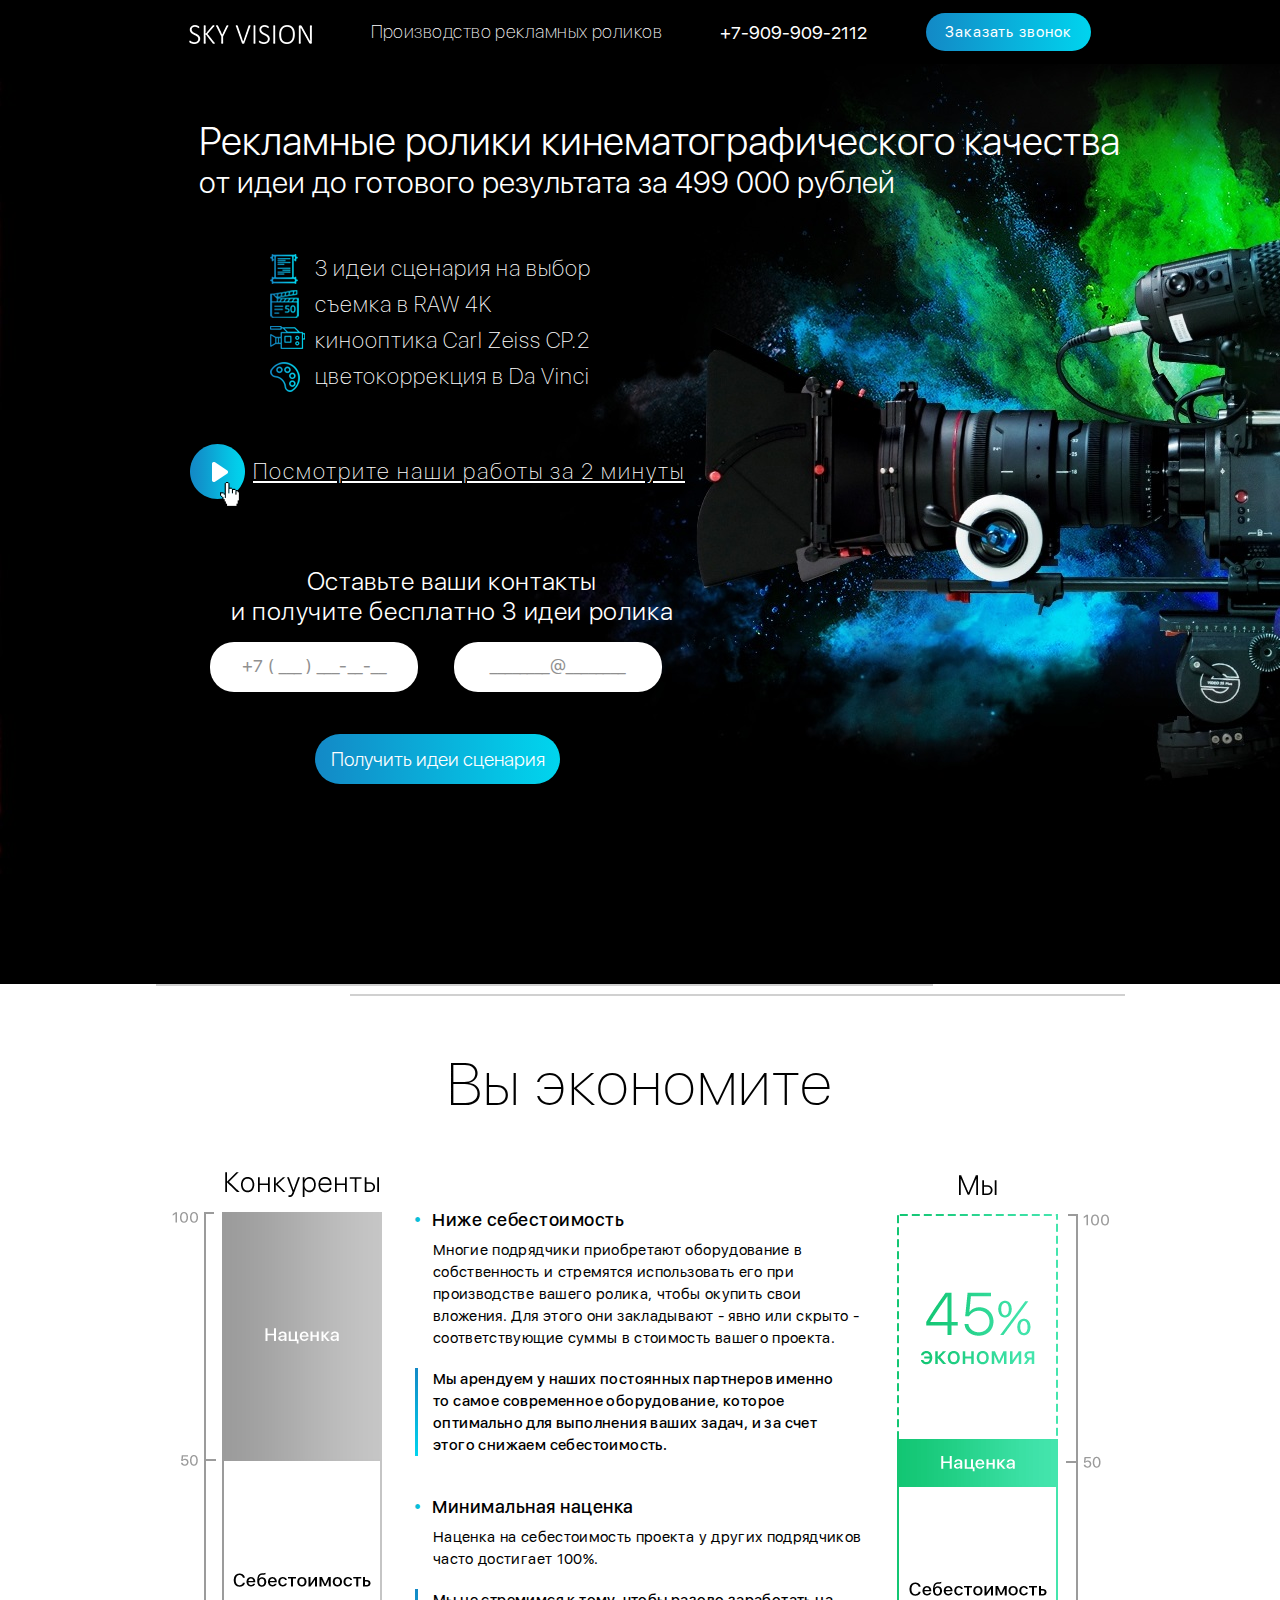
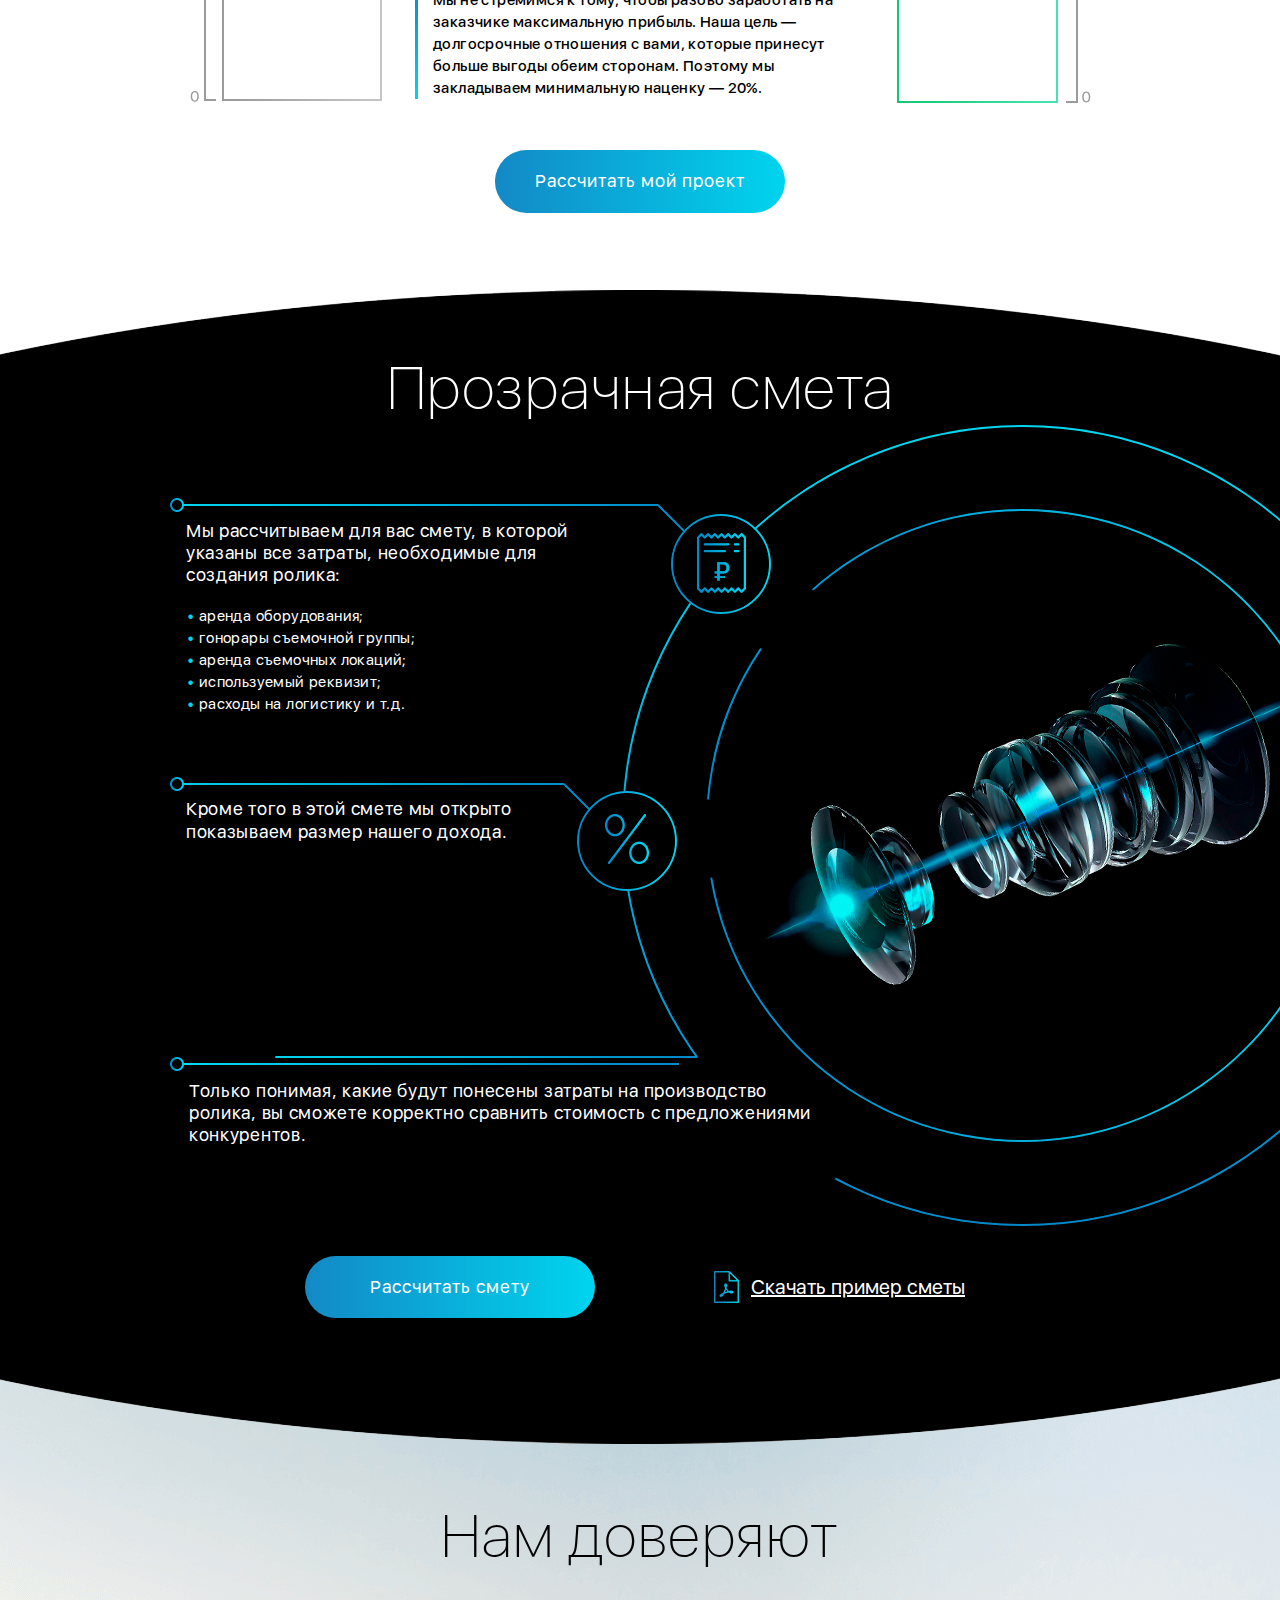
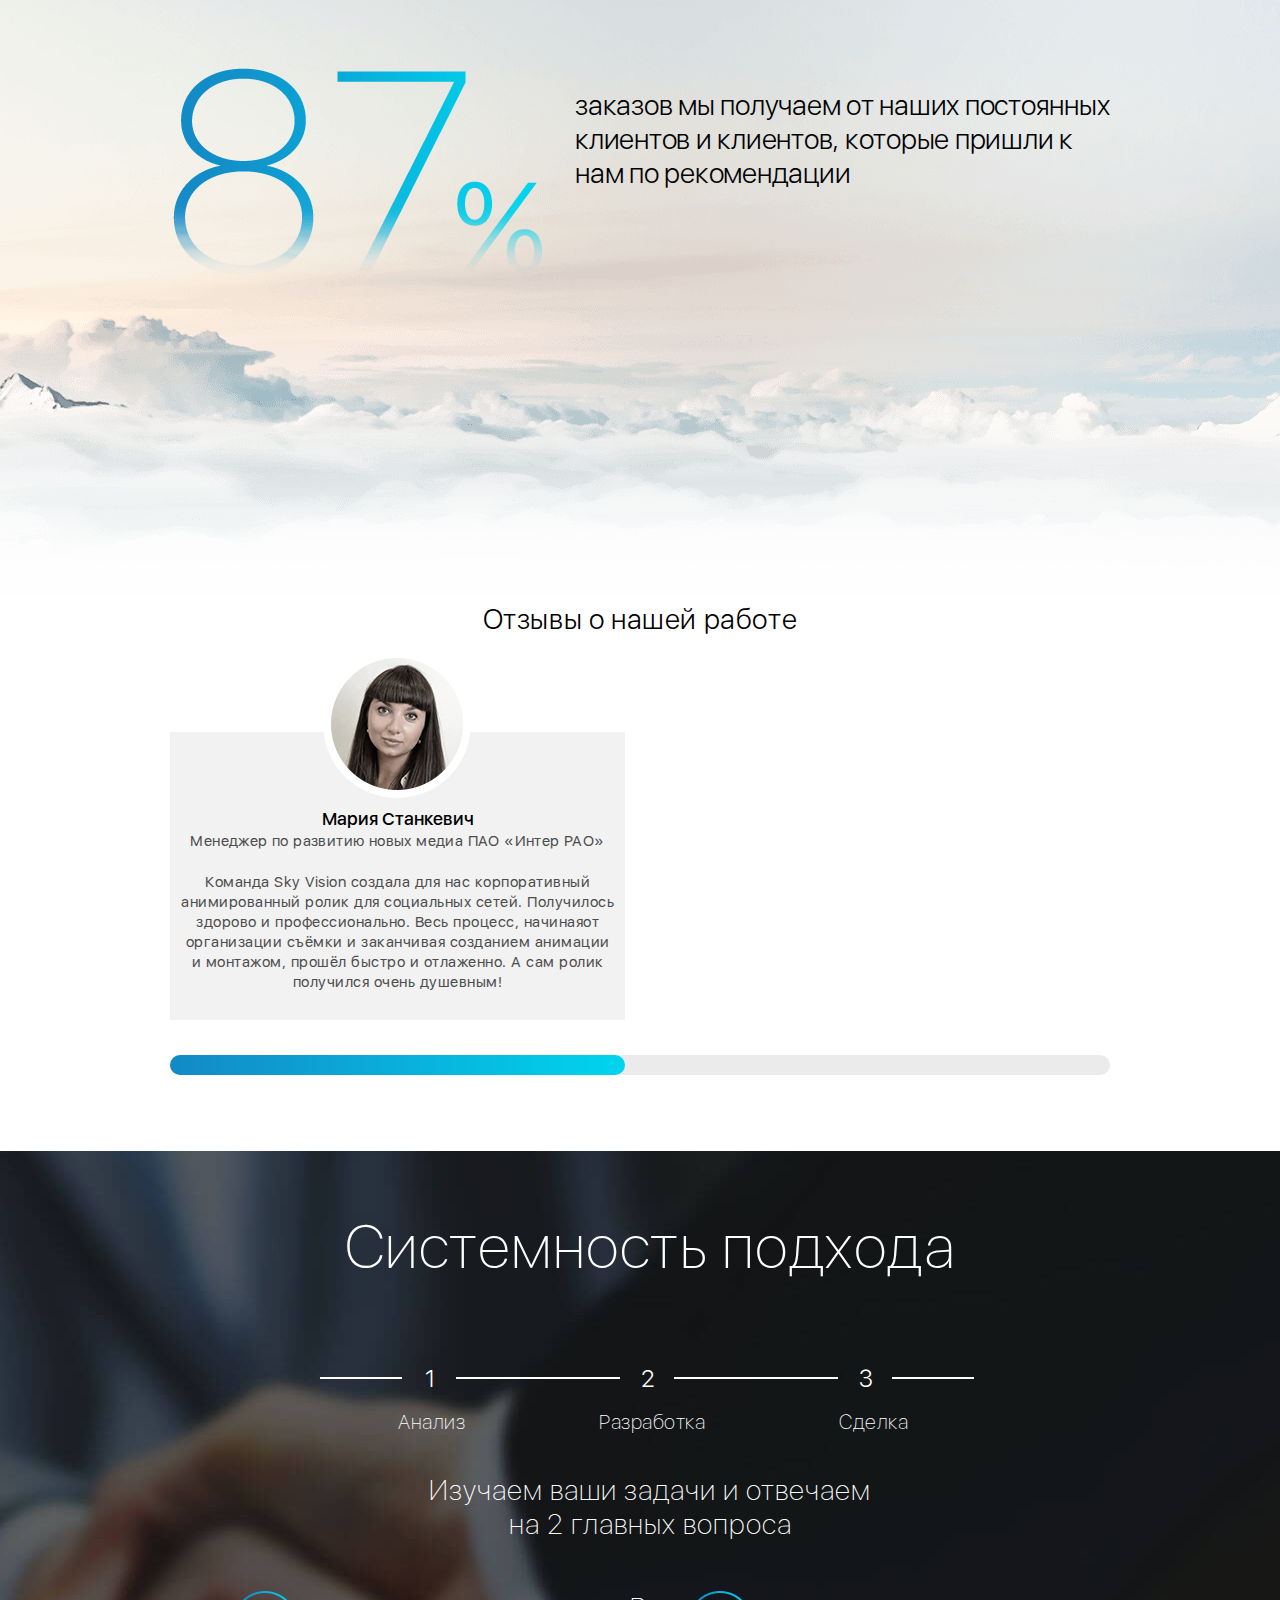
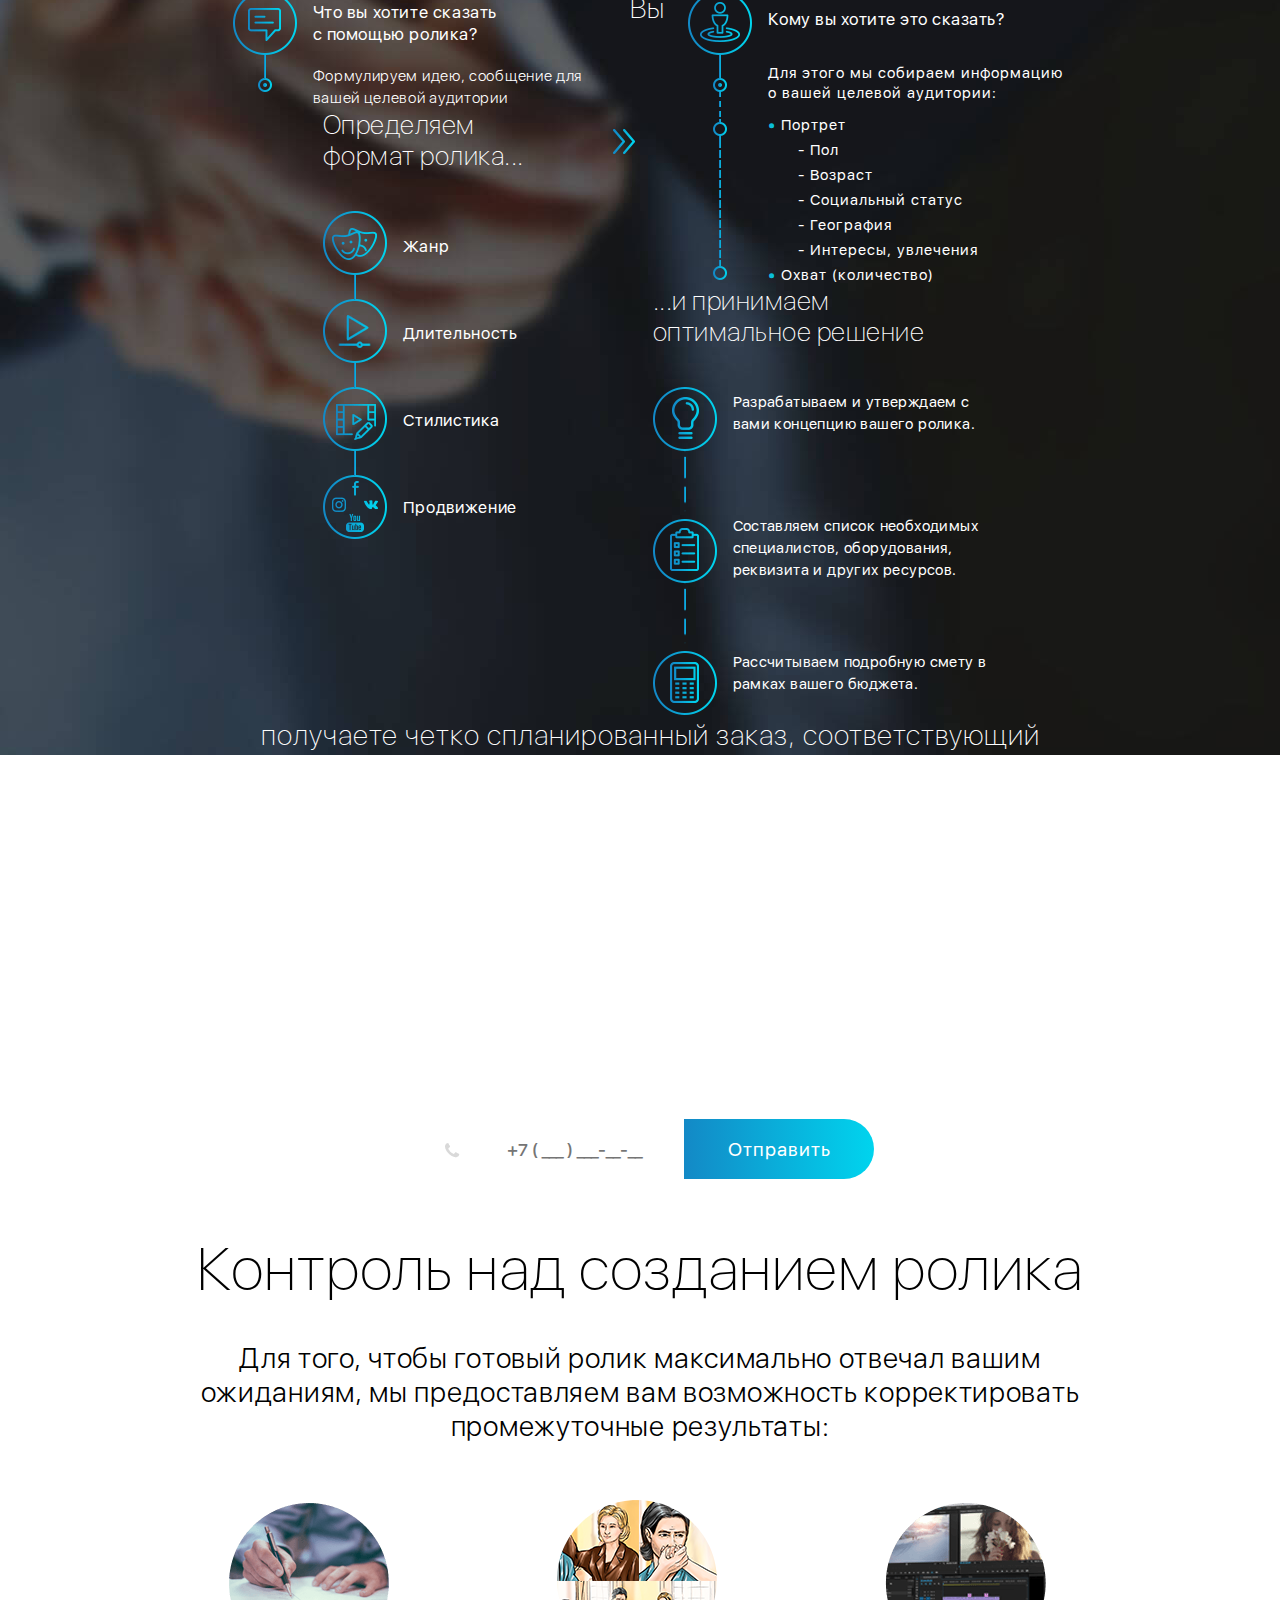
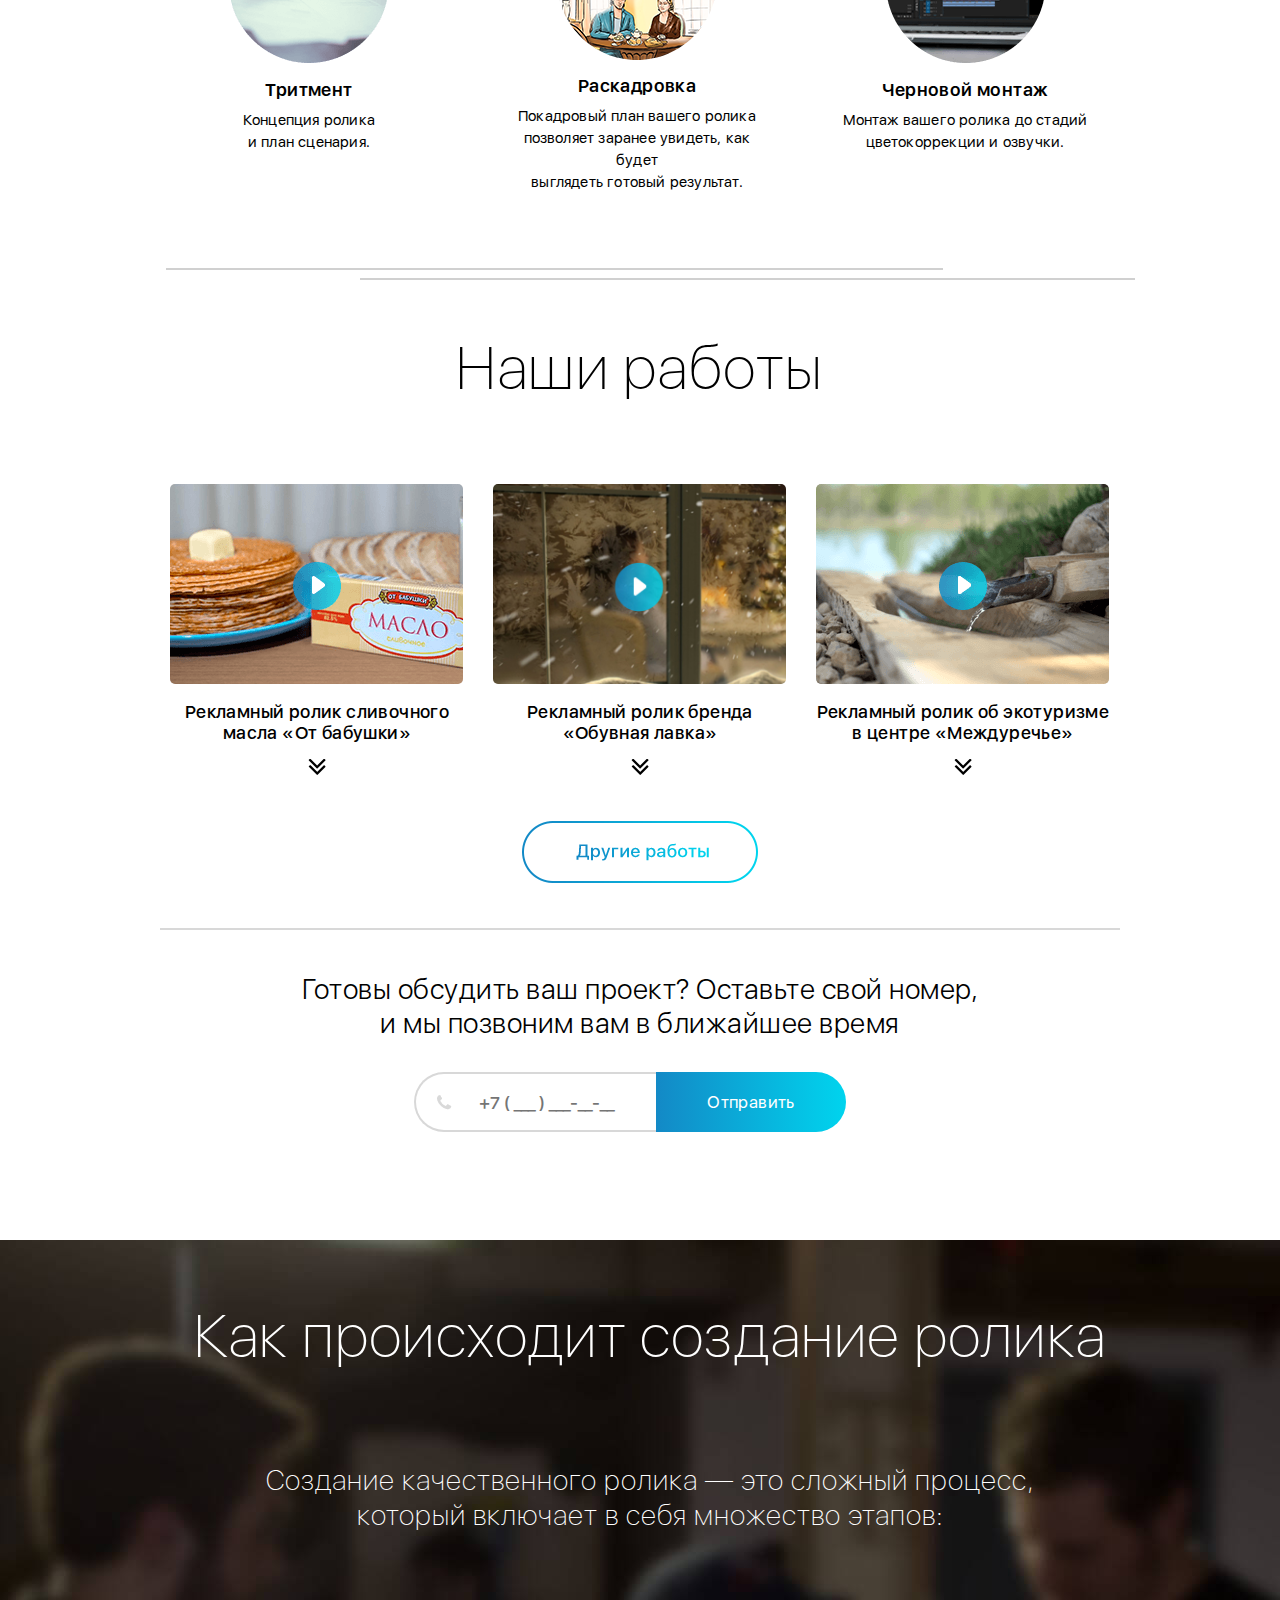
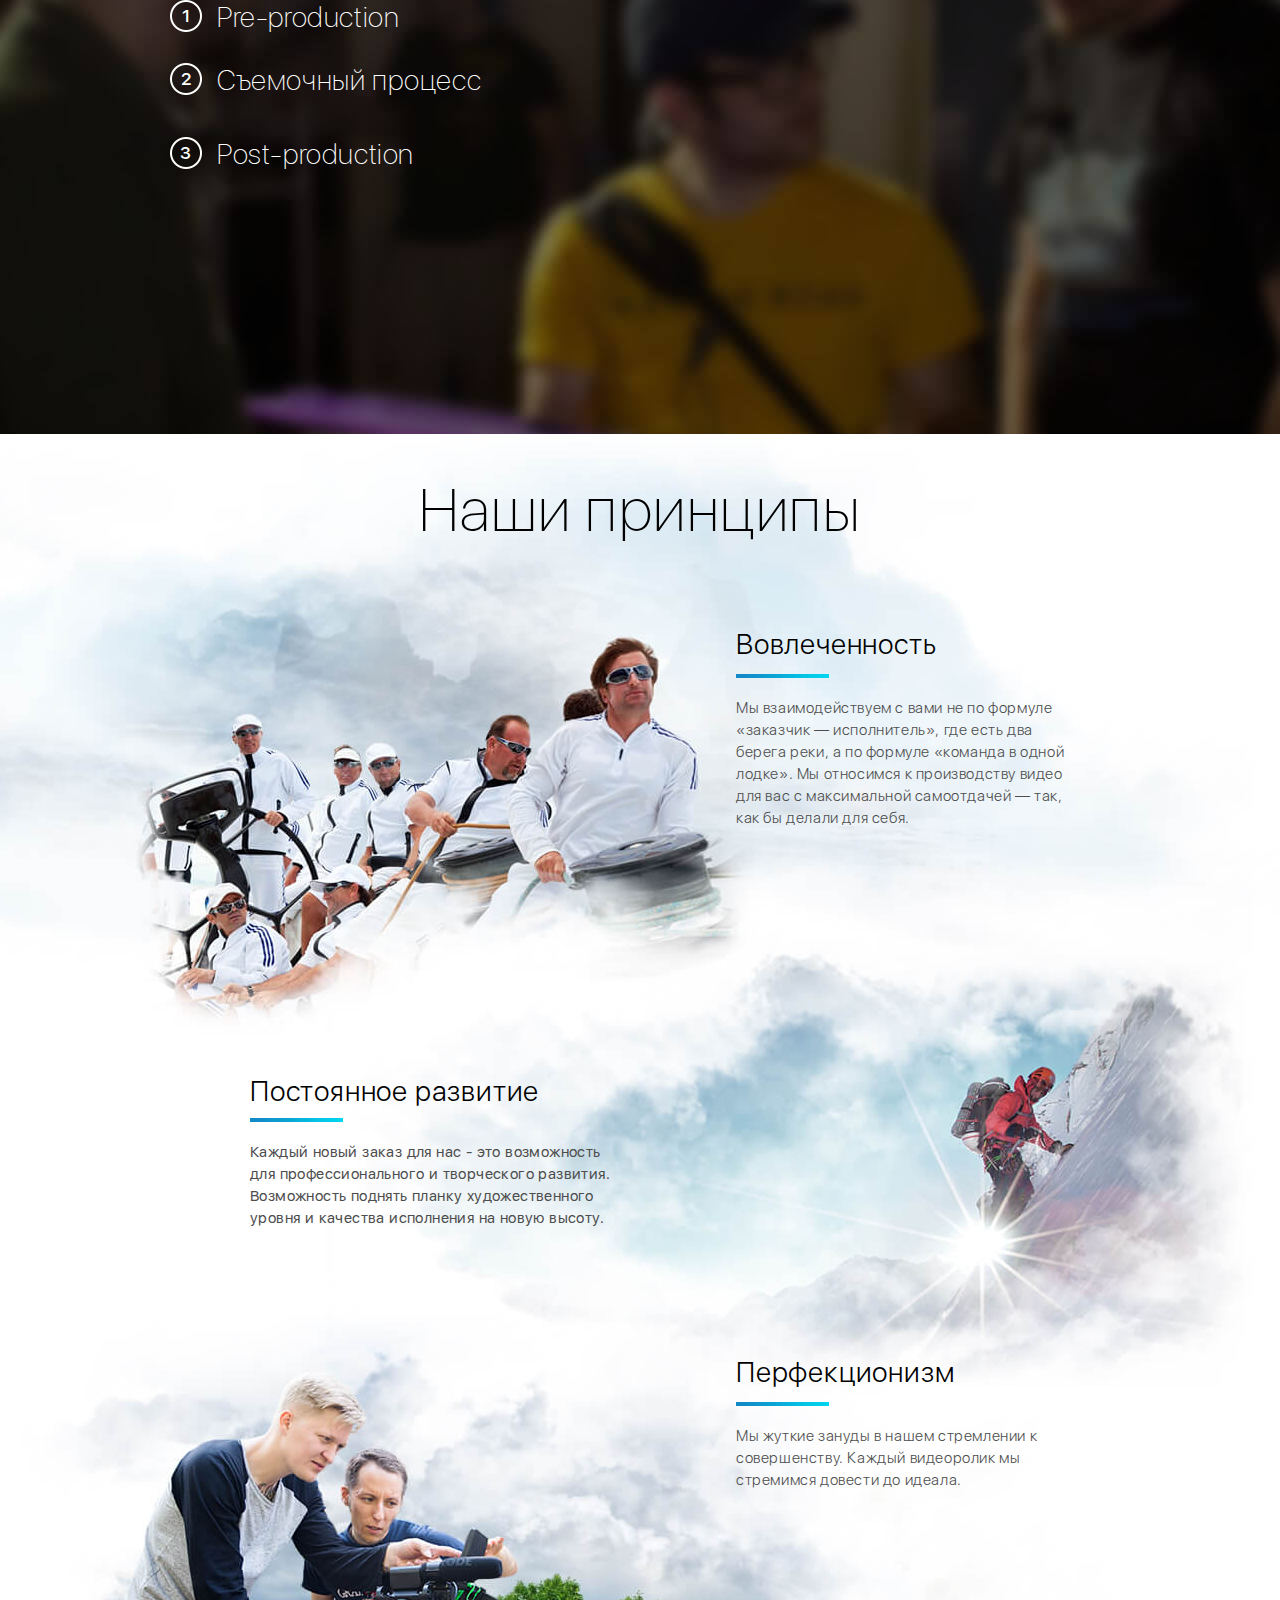
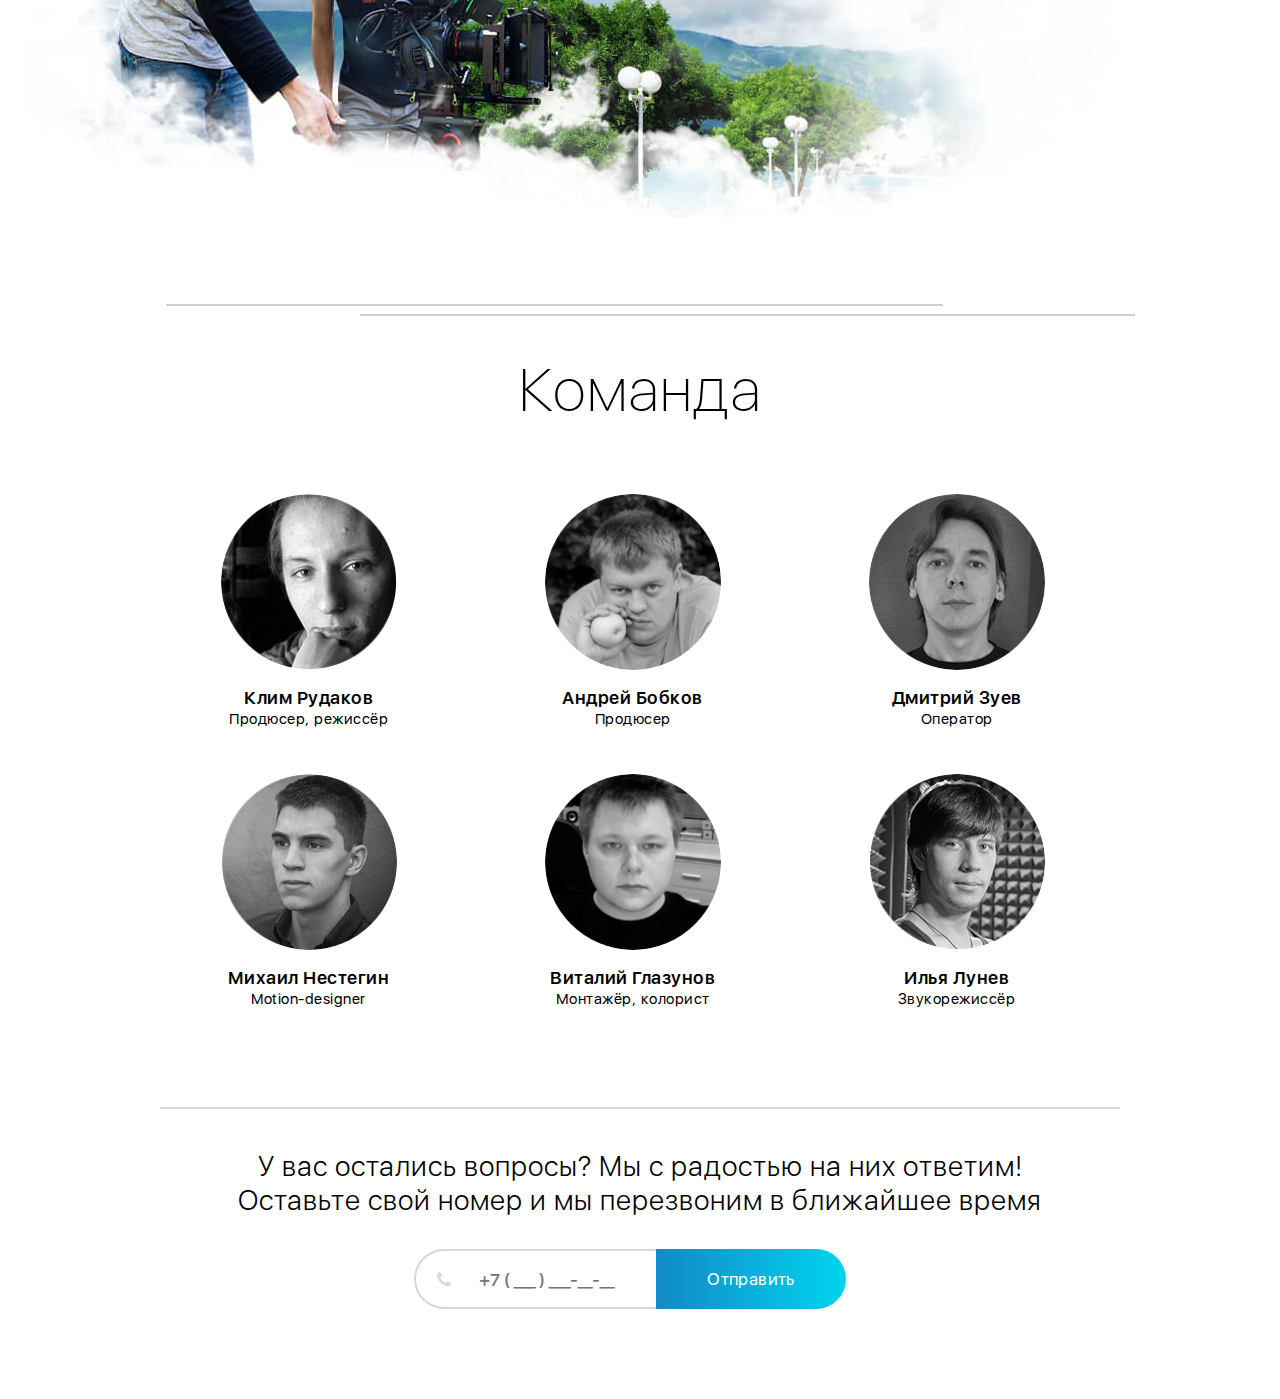
==== commit ea5314db: "правки по текстам" ====
--- a/index.html
+++ b/index.html
@@ -615,7 +615,7 @@
                 <div class="forg_r2_block">
                     <p>Разрабатываем и утверждаем с вами концепцию вашего ролика.</p>
                     <p>Составляем список необходимых специалистов, оборудования, реквизита и других ресурсов.</p>
-                    <p>Рассчитываем подробную смету в рамках вашего бюджета и опираясь на планируемый охват аудитории.</p>
+                    <p>Рассчитываем подробную смету в рамках вашего бюджета.</p>
                 </div>
             </div>
         </div>
@@ -623,7 +623,7 @@
             Вы получаете четко спланированный заказ, соответствующий вашим задачам, без перспективы кота в мешке
 
 			<div class="b7_line"></div>
-			<div class="text_block1">Оставьте ваши контакты и мы бесплатно проведем анализ вашего проекта, предложим концепцию рекламного ролика и рассчитаем его стоимость</div>
+			<div class="text_block1">Оставьте ваши контакты и мы бесплатно проведем с вами подробное брифование, предложим концепцию рекламного ролика и рассчитаем его стоимость</div>
 			<form class="b7_form" method="post" action="mail/mail.php" id="call_send3">
 				<input type="text" name="phone" value="" placeholder="+7 ( ___ ) ___-__-__" />
 				<input type="hidden" name="page" value="Страница Рекламы" />
@@ -644,7 +644,7 @@
 		<ul>
 			<li>
 				<img src="img/r1.png" alt="" />
-				<p>Cинопсис</p>
+				<p>Тритмент</p>
 				<span>Концепция ролика<br/> и план сценария.</span>
 			</li>
 			<li>
--- a/style.css
+++ b/style.css
@@ -96,9 +96,6 @@
 	background-position: bottom;
 }
 
-.block1 .wrapper {
-
-}
 
 .block1 .wrapper .b1_h1 {
 	color: white;
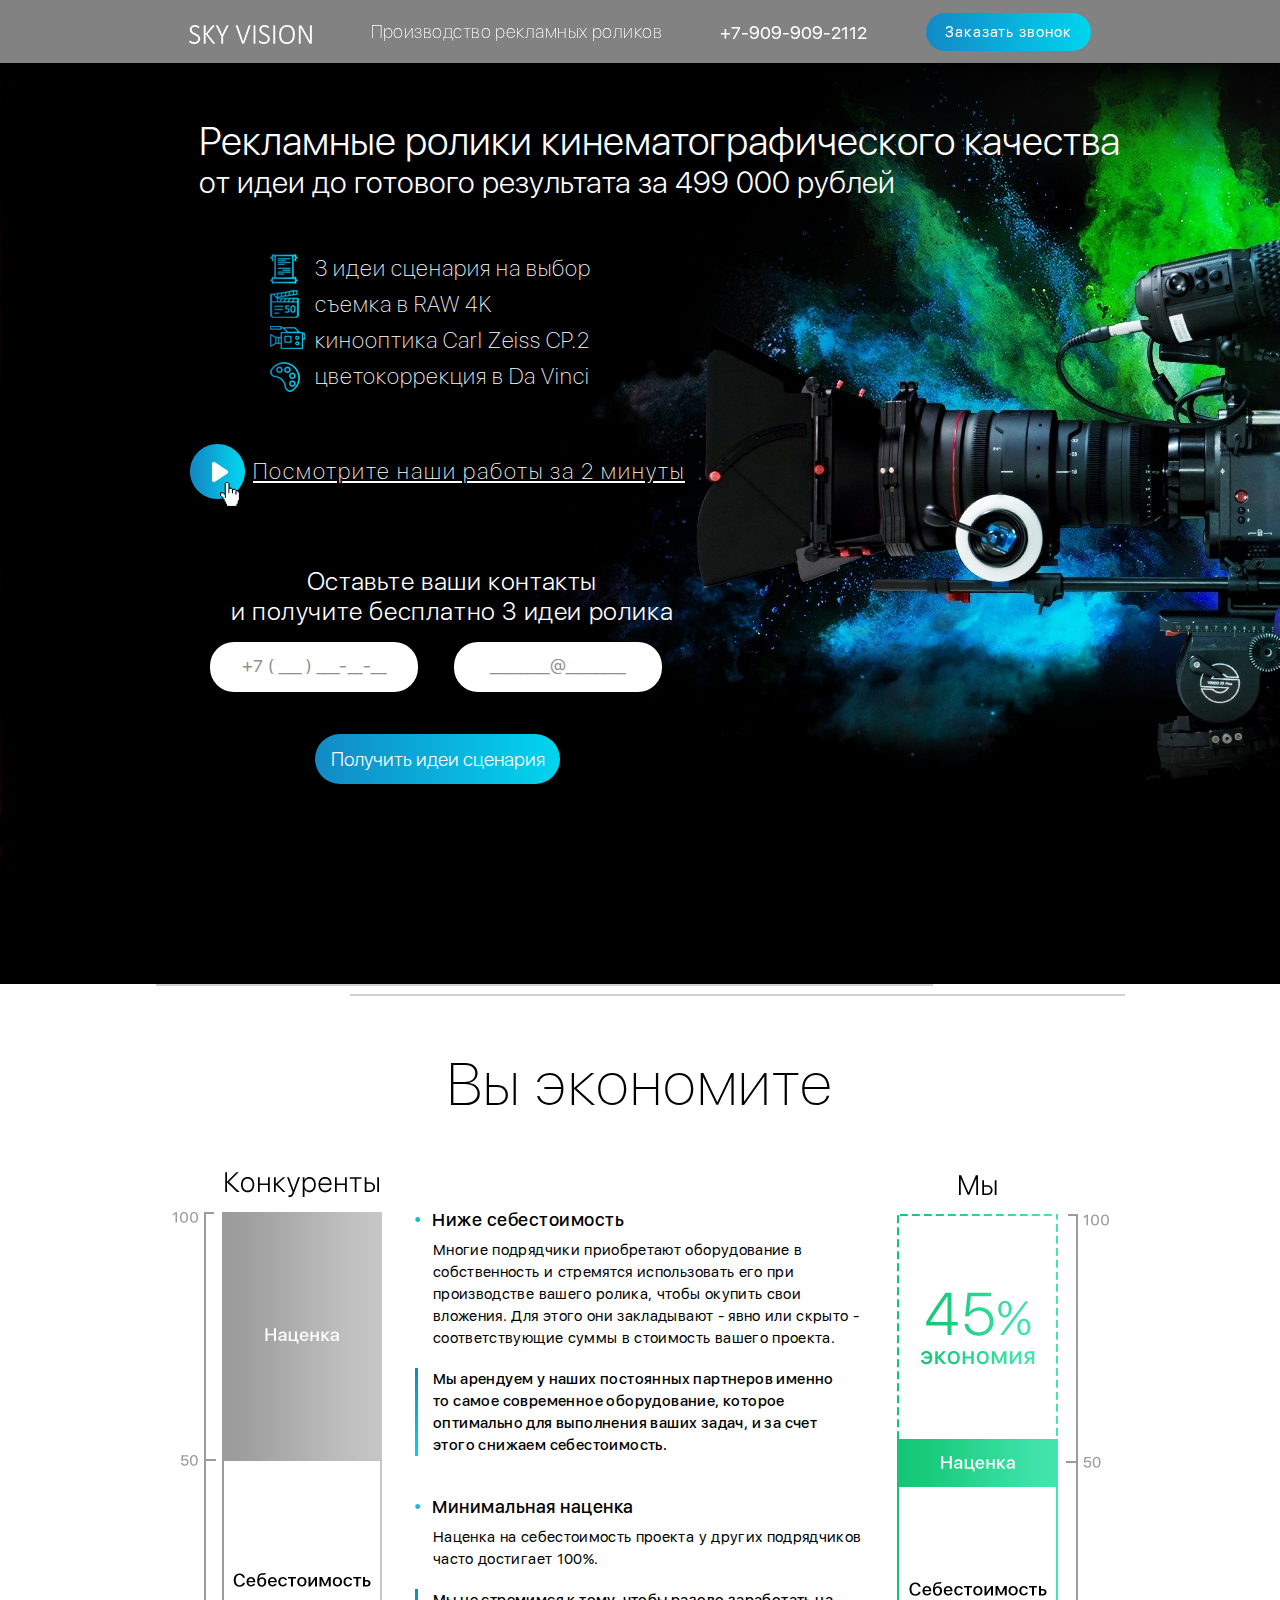
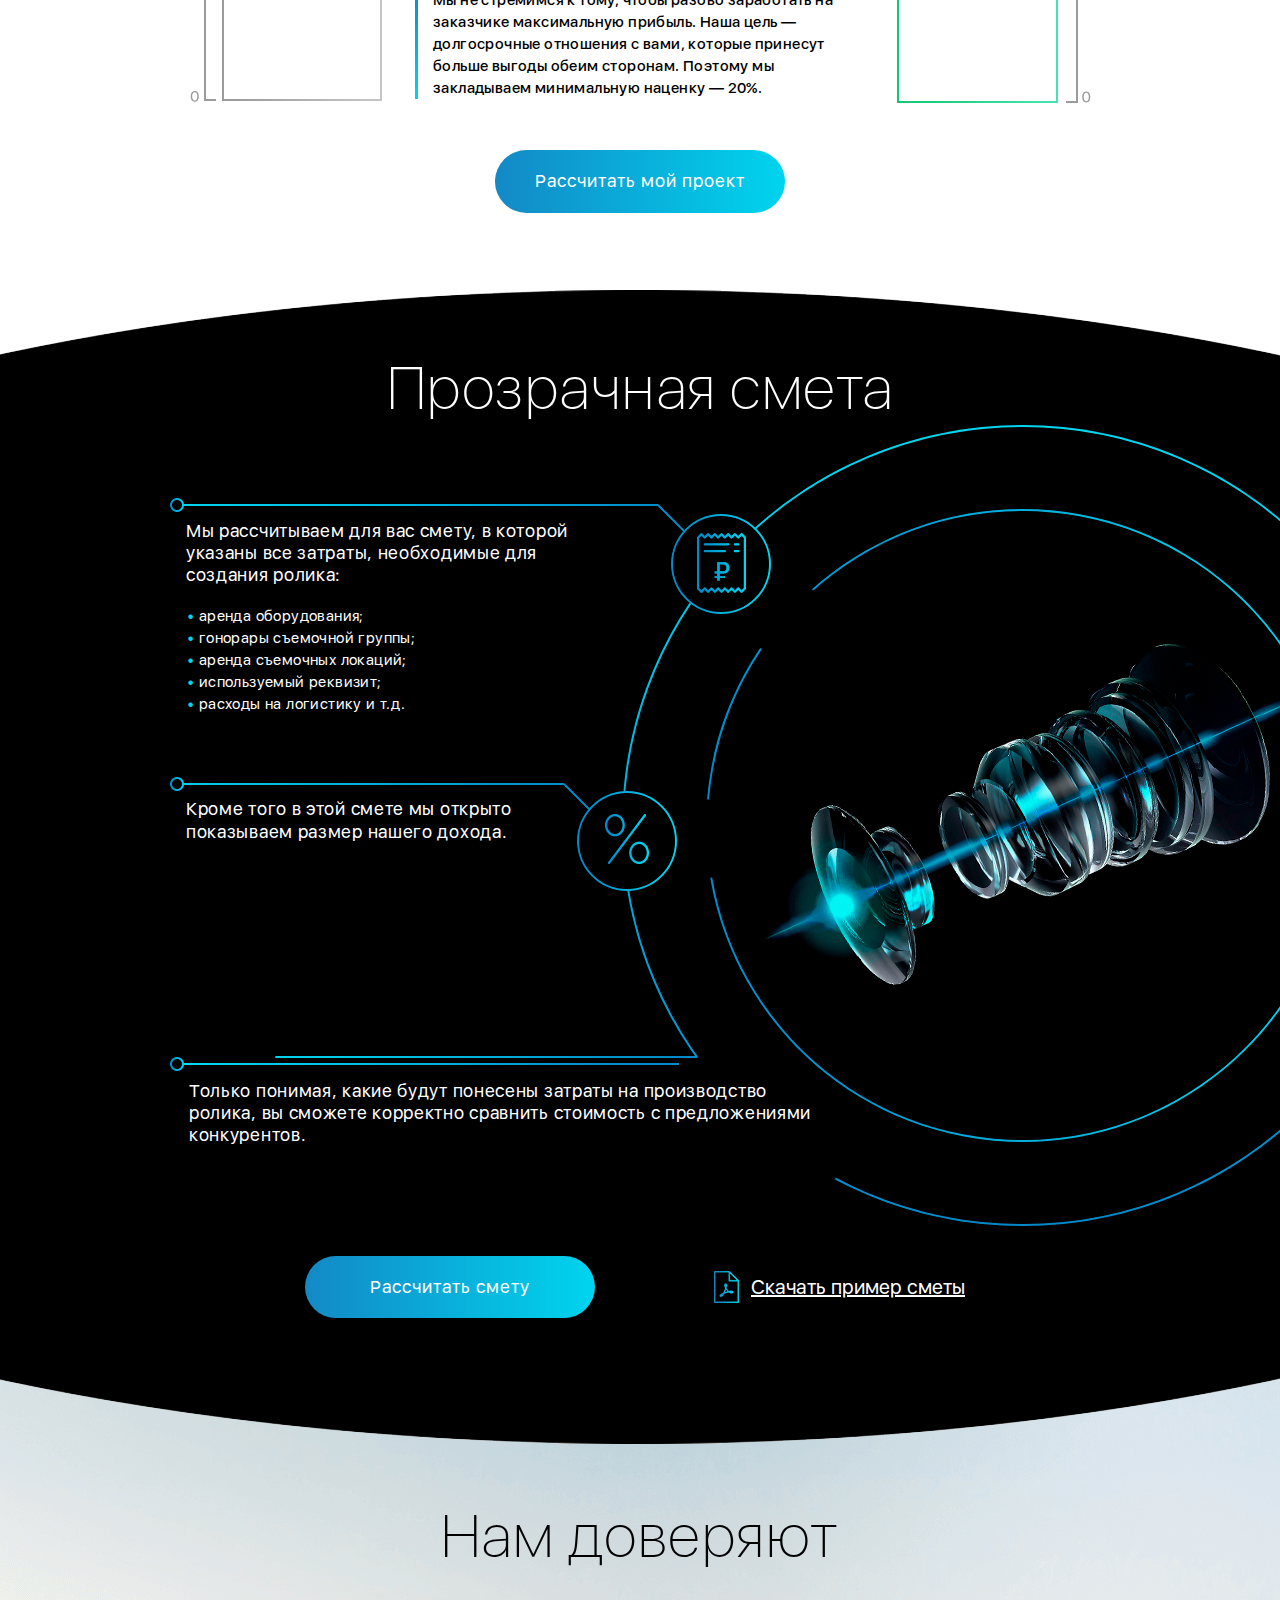
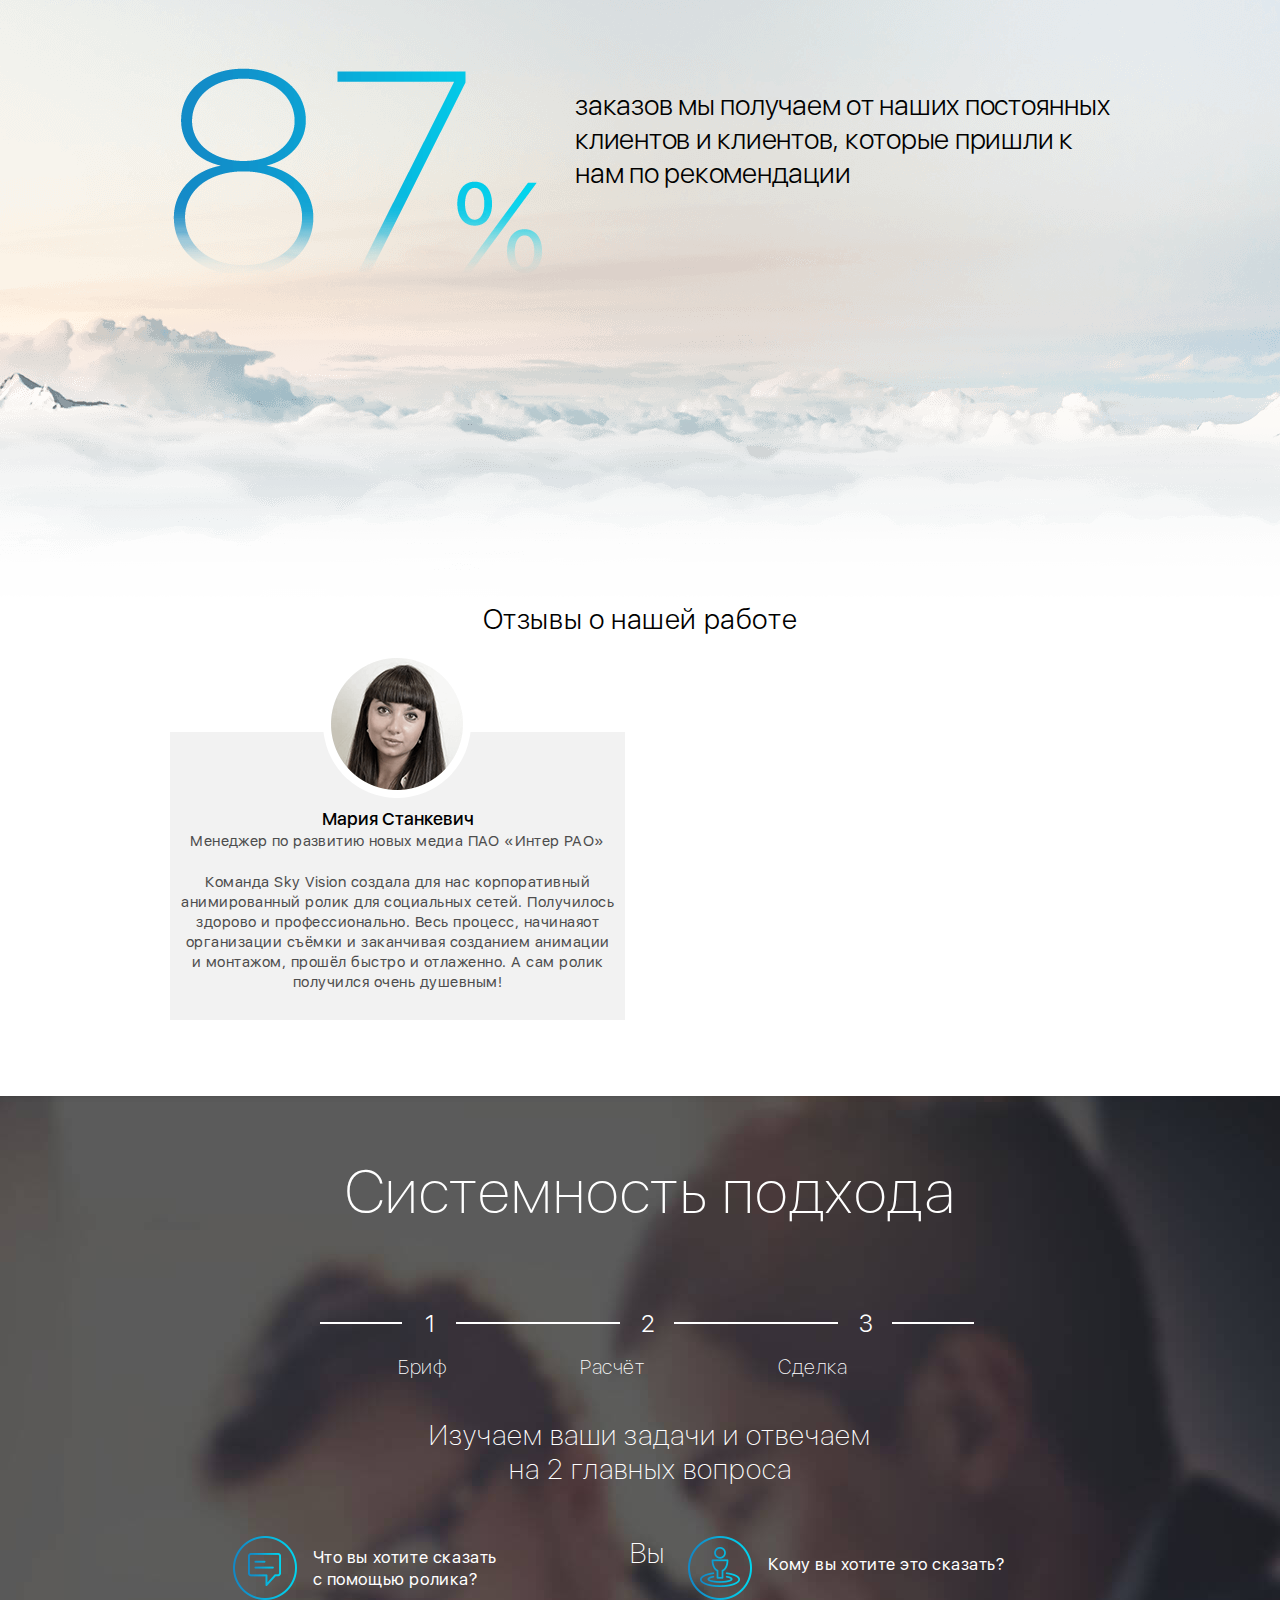
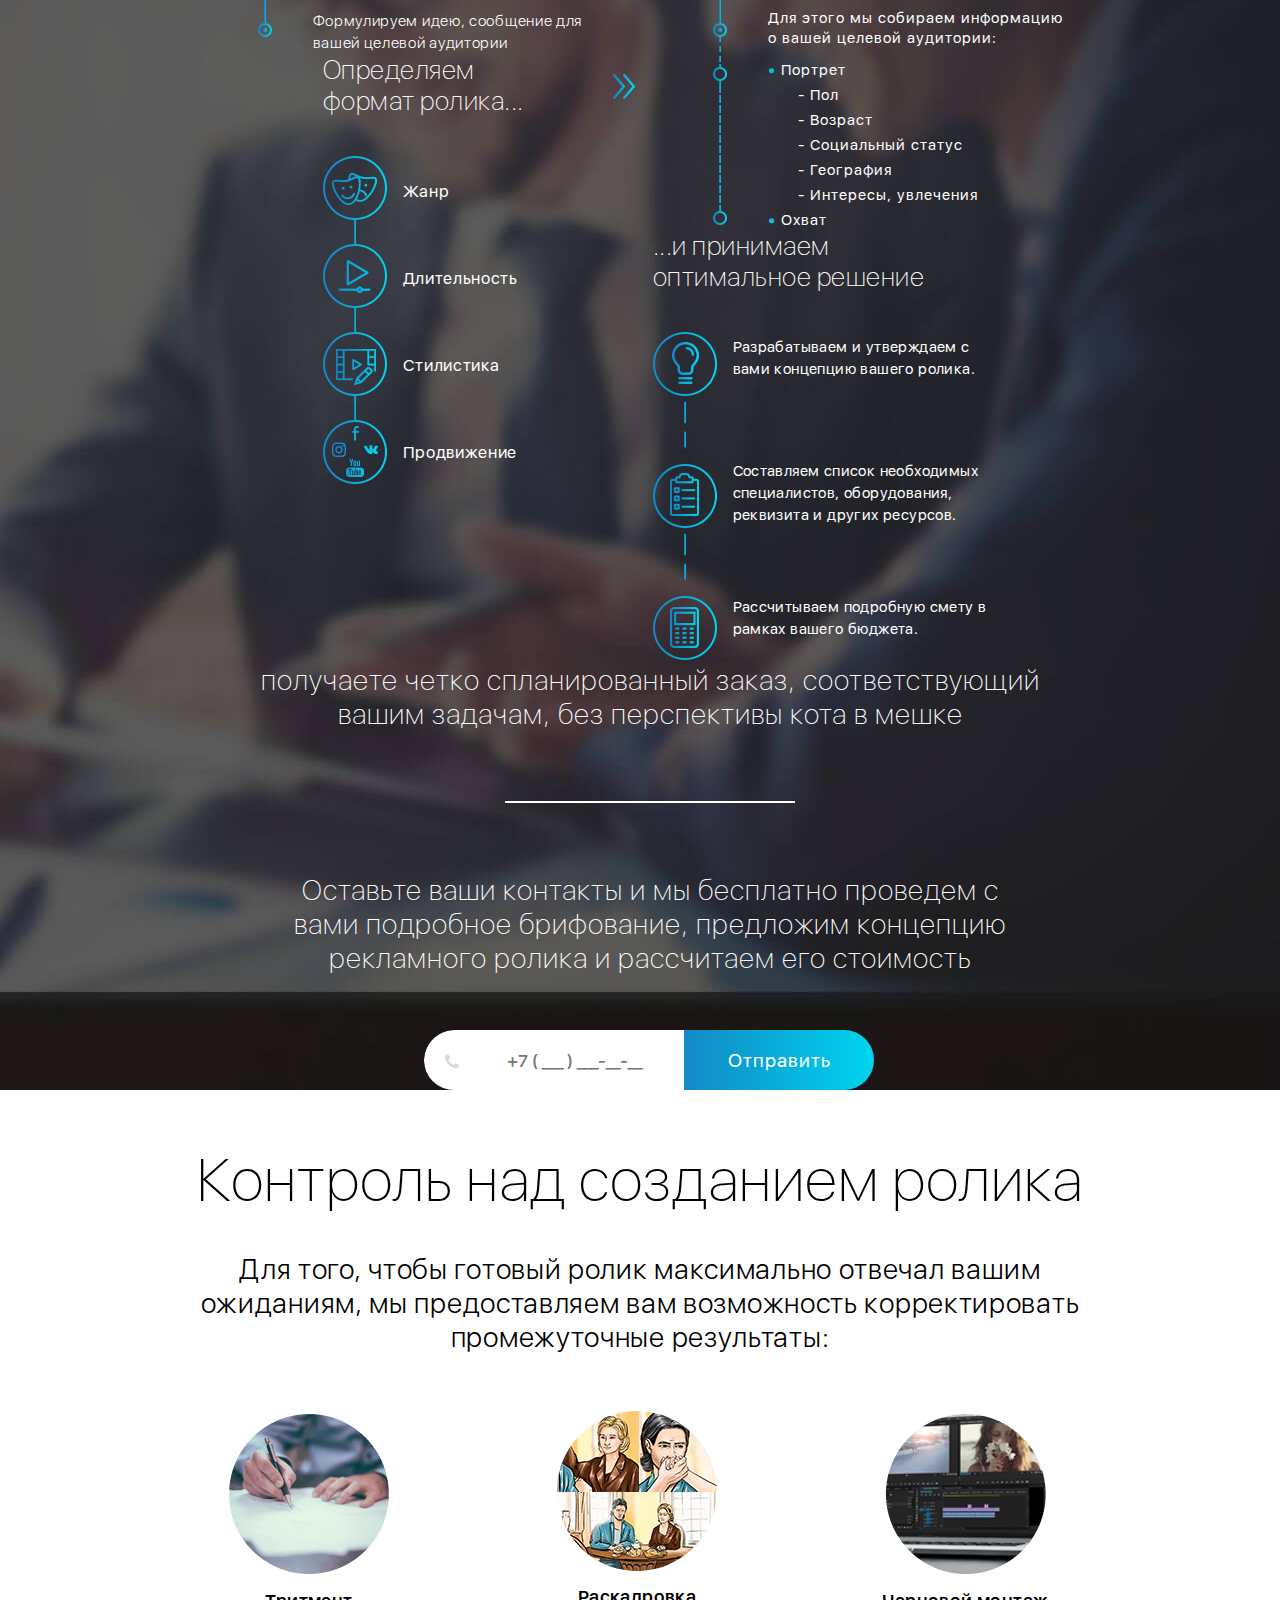
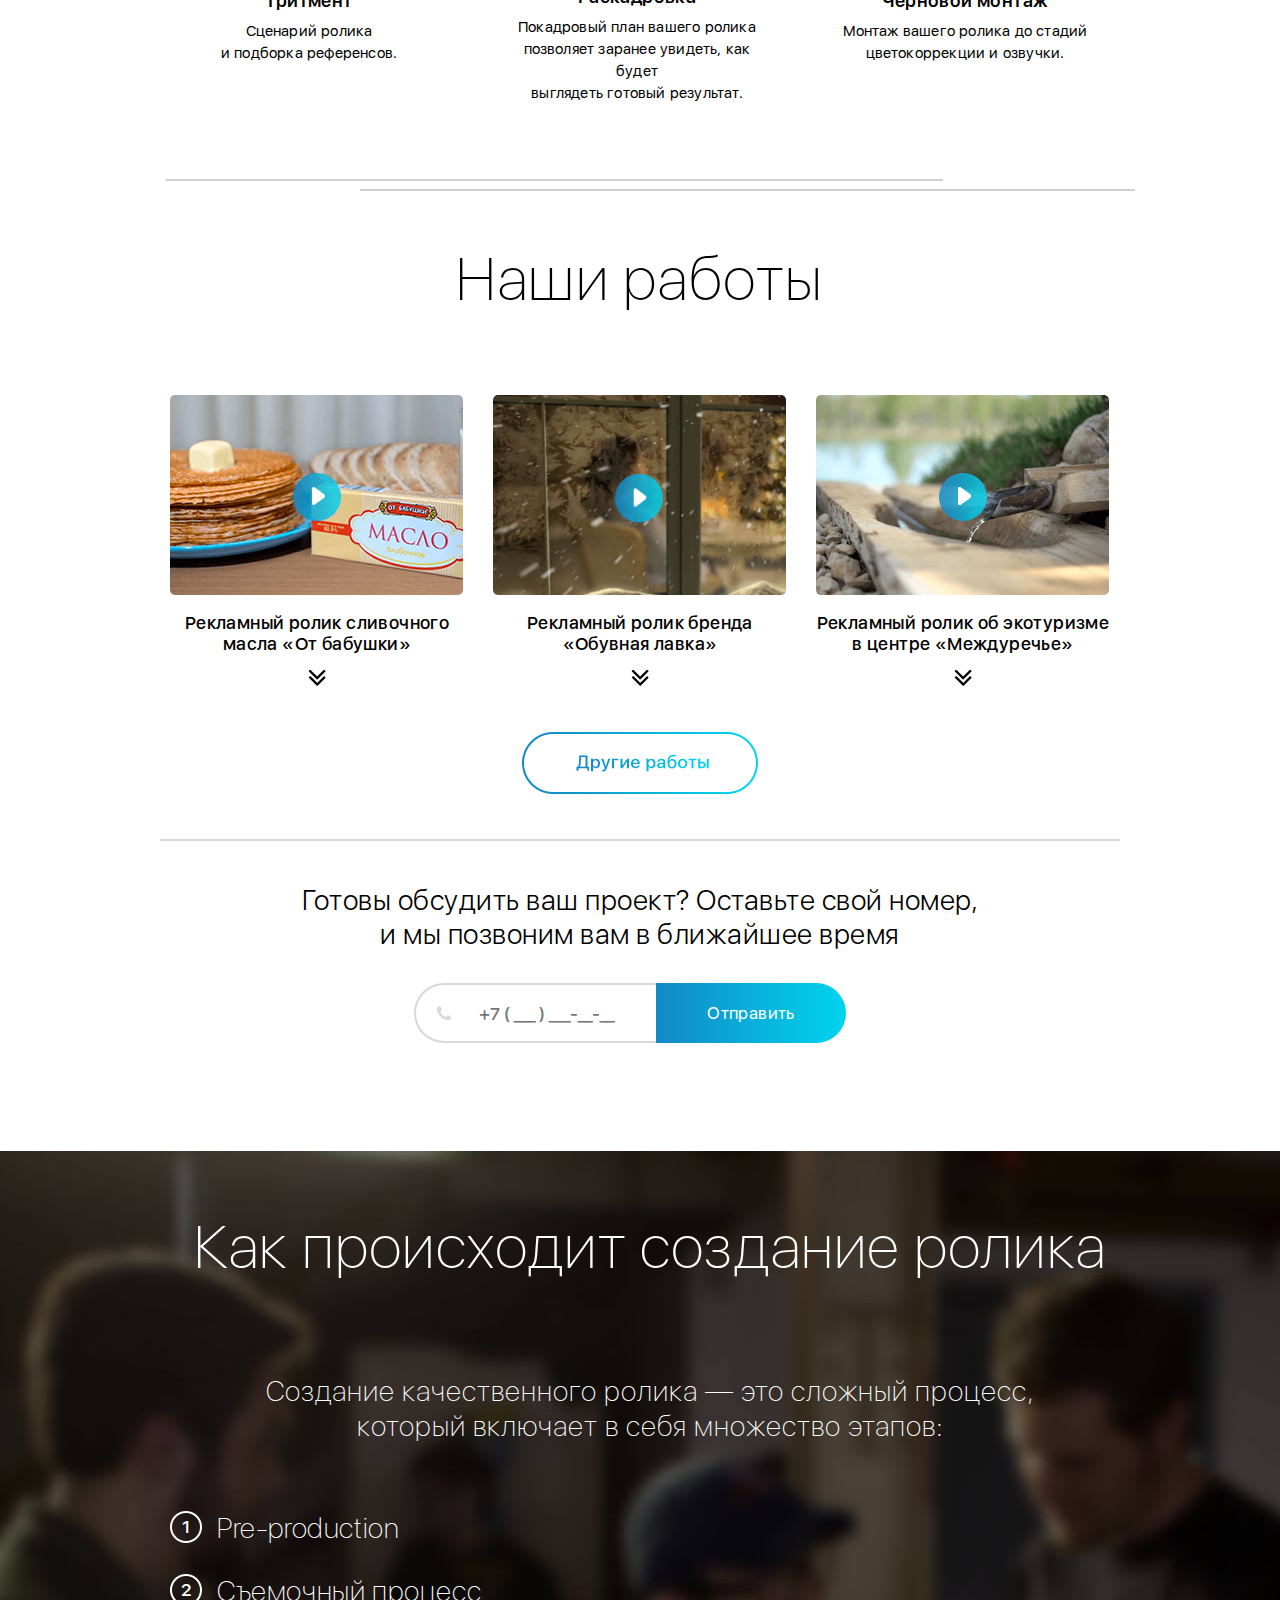
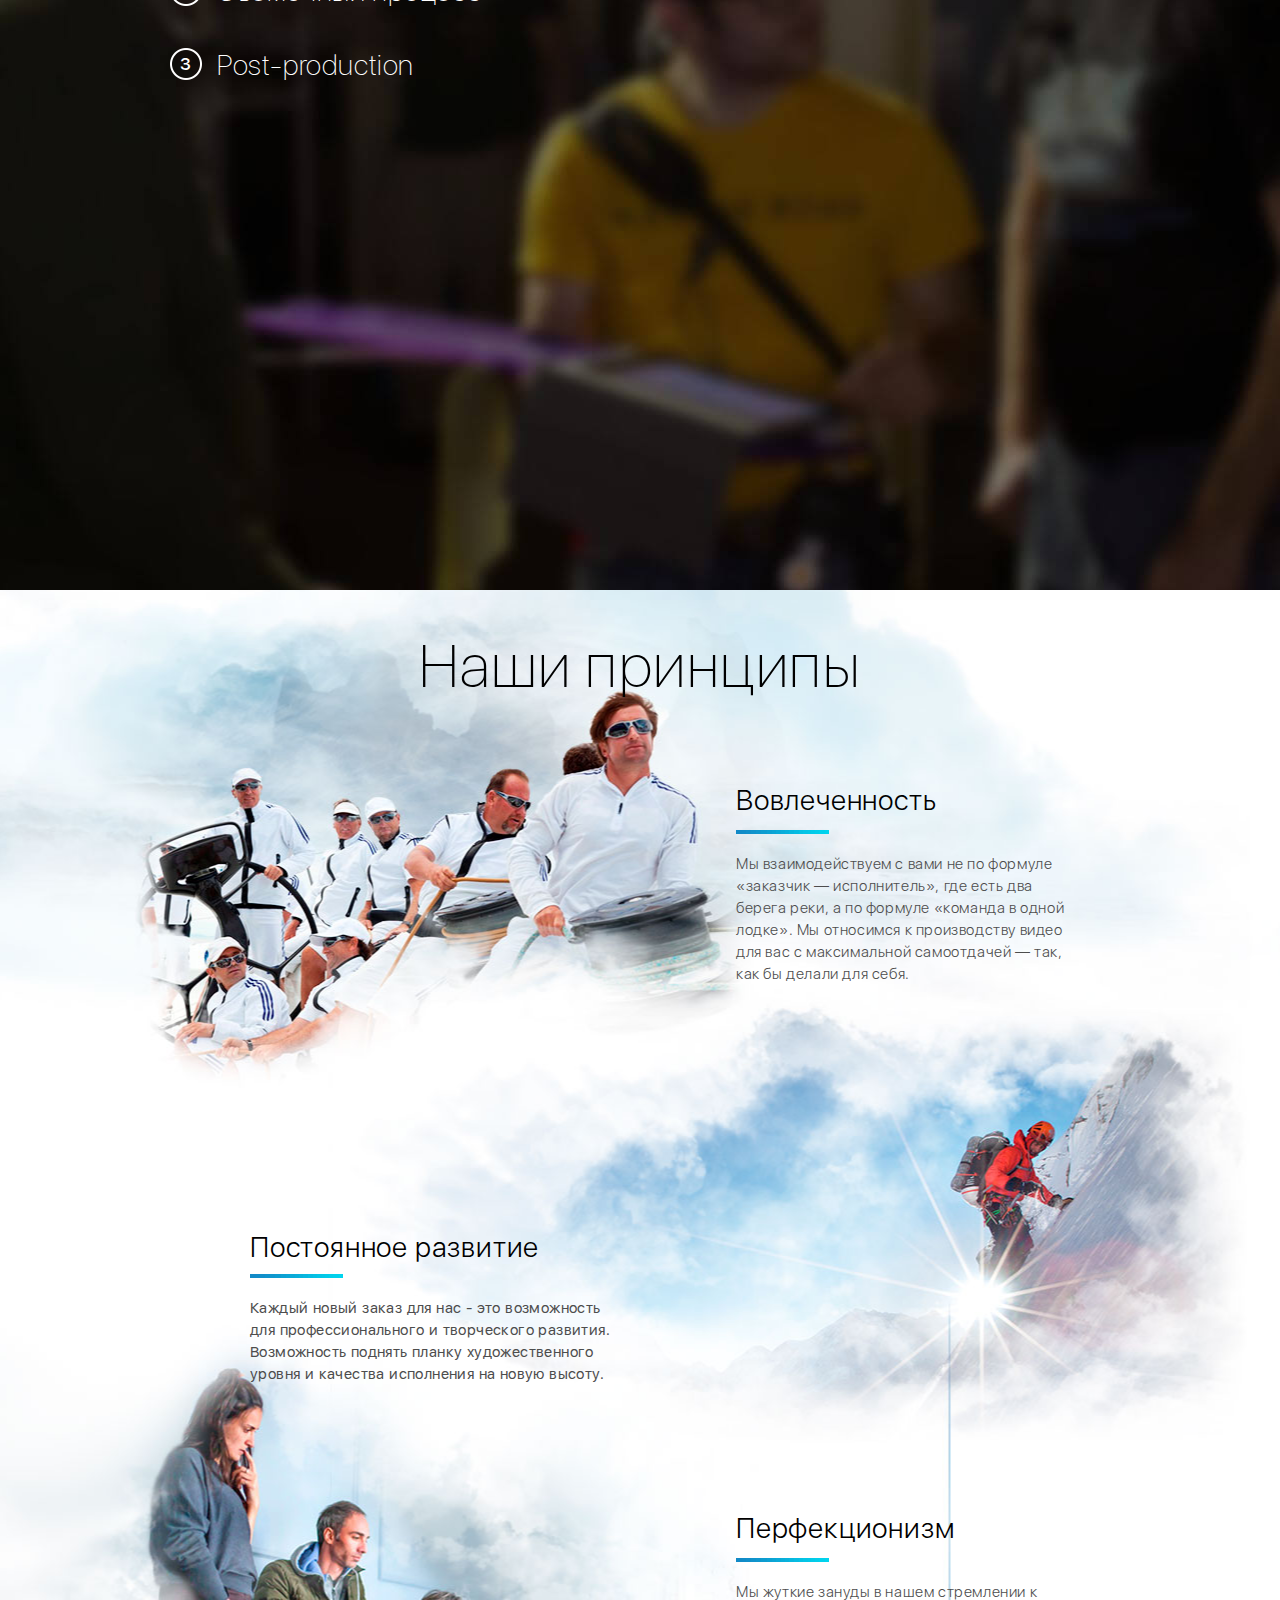
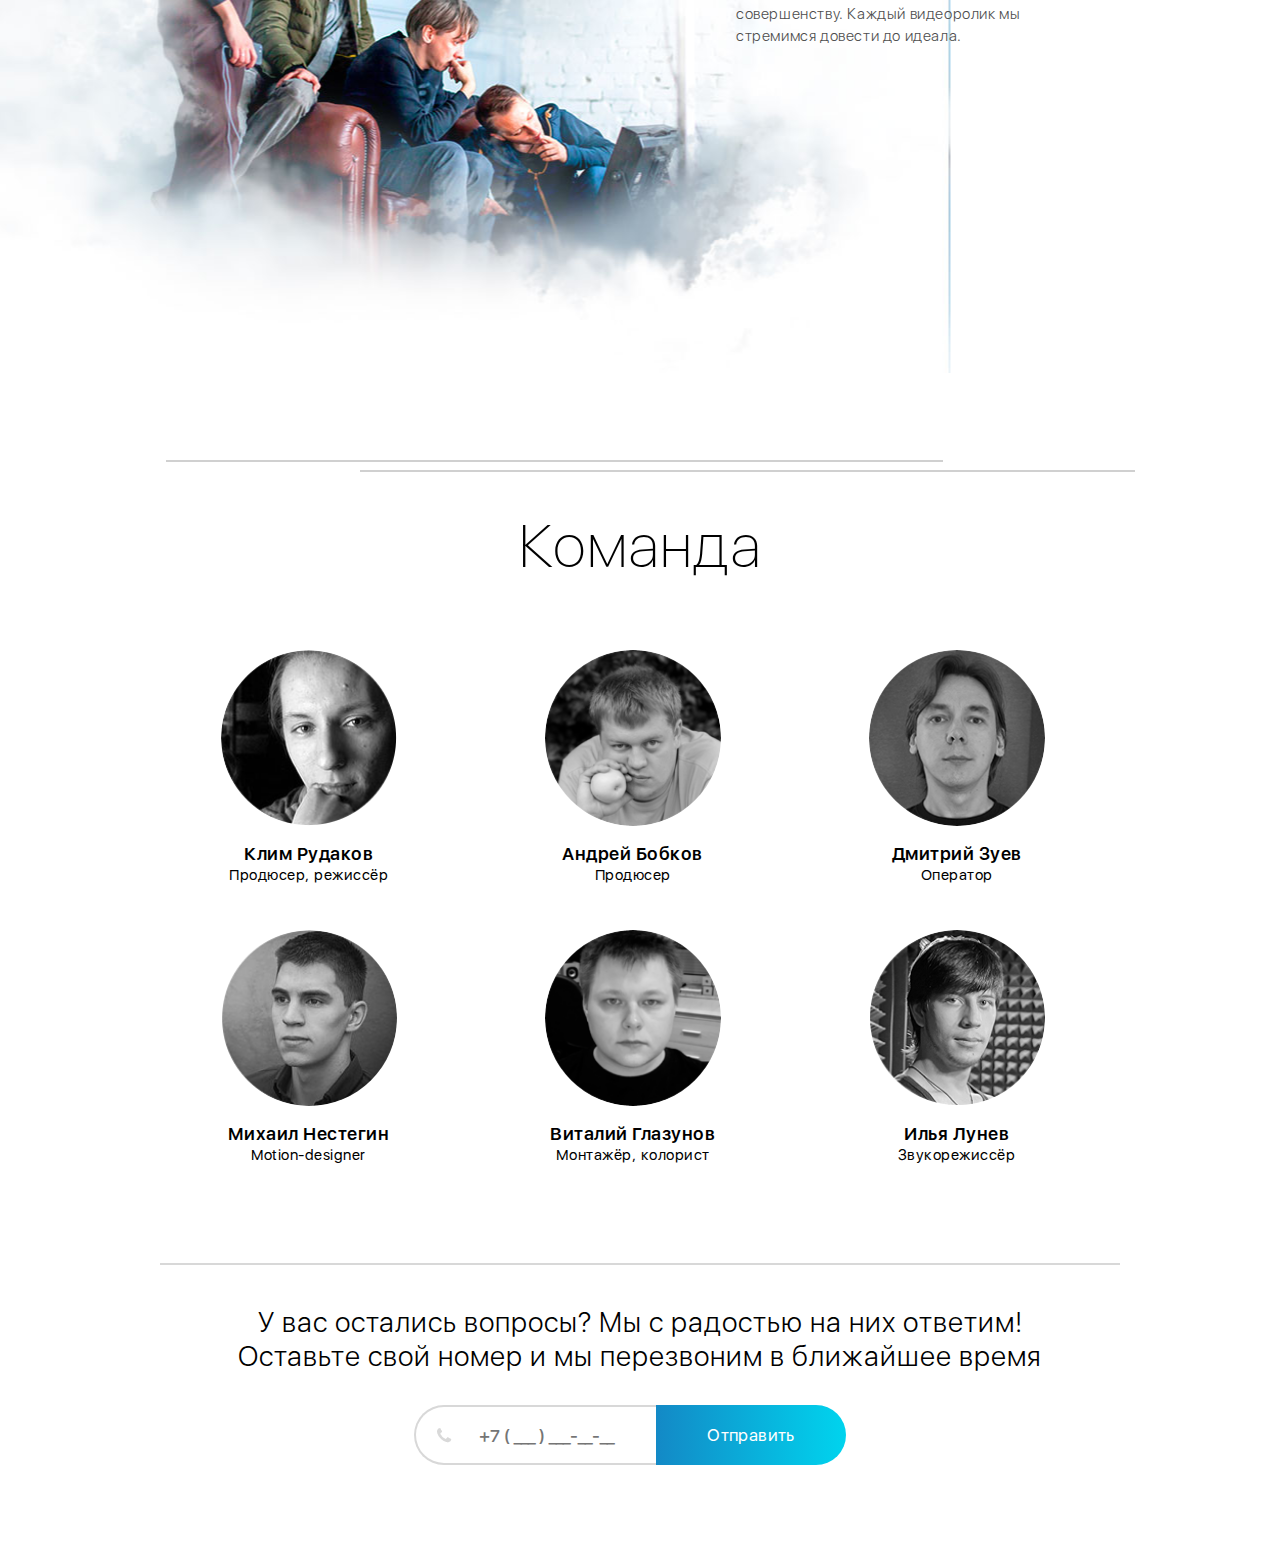
==== commit ece20a93: "Changes by Telegram request" ====
--- a/index.html
+++ b/index.html
@@ -414,7 +414,7 @@
 	<div class="clear"></div>
 	<div class="b4_bottom">
 		<a class="b4_button" href="javascript:contactWithMe();">Рассчитать смету</a>
-		<a class="b4_download" href="smeta2020.pdf" target="_blank"><img src="img/b4_pdf.png" alt="Скачать пример сметы на видеоролик"><span>Скачать пример сметы</span></a>
+		<a class="b4_download" href="smeta2020.pdf" download="dowbnload"><img src="img/b4_pdf.png" alt="Скачать пример сметы на видеоролик"><span>Скачать пример сметы</span></a>
 	</div>
 
 </div>
@@ -483,11 +483,11 @@
 				</ul>
 			</div>
 
-			<div class="scrollbar">
-				<div class="handle">
-					<div class="mousearea"></div>
-				</div>
-			</div>
+<!--			<div class="scrollbar">-->
+<!--				<div class="handle">-->
+<!--					<div class="mousearea"></div>-->
+<!--				</div>-->
+<!--			</div>-->
 
 		</div>
 		<div class="clear"></div>
@@ -576,8 +576,8 @@
             </div>
         </div>
         <div class="clear"></div>
-        <div class="c_t1">Анализ</div>
-        <div class="c_t2">Разработка</div>
+        <div class="c_t1">Бриф</div>
+        <div class="c_t2">Расчёт</div>
         <div class="c_t3">Сделка</div>
         <div class="clear"></div>
         <div class="text_block tb1">
@@ -595,7 +595,7 @@
                 <div class="forg_r1_t1" style="margin-left:30px;">- Социальный статус</div>
                 <div class="forg_r1_t1" style="margin-left:30px;">- География</div>
                 <div class="forg_r1_t1" style="margin-left:30px;">- Интересы, увлечения</div>
-                <div class="forg_r1_t1"><b>&bull;</b> Охват (количество)</div>
+                <div class="forg_r1_t1"><b>&bull;</b> Охват</div>
             </div>
 
         </div>
@@ -645,7 +645,7 @@
 			<li>
 				<img src="img/r1.png" alt="" />
 				<p>Тритмент</p>
-				<span>Концепция ролика<br/> и план сценария.</span>
+				<span>Сценарий ролика<br/> и подборка референсов.</span>
 			</li>
 			<li>
 				<img src="img/r2.png" alt="" />
@@ -1393,53 +1393,53 @@
 		// ==========================================================================
 		//   Header example0
 		// ==========================================================================
-		var $example0 = $('#example0');
-		var $frame0 = $example0.find('.frame'); window.frr = $frame0;
-		var sly = new Sly($frame0, {
-			horizontal: 1,
-			itemNav: 'basic',
-			activateMiddle: 1,
-			smart: 1,
-			activateOn: 'click',
-			mouseDragging: 1,
-			touchDragging: 1,
-			releaseSwing: 1,
-			startAt: 0,
-			scrollBar: $example0.find('.scrollbar'),
-			scrollBy: 1,
-			pagesBar: $example0.find('.pages'),
-			activatePageOn: 'click',
-			speed: 200,
-			moveBy: 600,
-			elasticBounds: 1,
-			dragHandle: 1,
-			dynamicHandle: 1,
-			clickBar: 1,
-
-			// Buttons
-			forward: $example0.find('.forward'),
-			backward: $example0.find('.backward'),
-			prev: $example0.find('.prev'),
-			next: $example0.find('.next'),
-			prevPage: $example0.find('.prevPage'),
-			nextPage: $example0.find('.nextPage')
-		}).init();
-
-		// Method calling buttons
-		$example0.on('click', 'button[data-action]', function () {
-			var action = $(this).data('action');
-
-			switch (action) {
-				case 'add':
-					sly.add('<li>' + sly.items.length + '</li>');
-					break;
-				case 'remove':
-					sly.remove(-1);
-					break;
-				default:
-					sly[action]();
-			}
-		});
+		// var $example0 = $('#example0');
+		// var $frame0 = $example0.find('.frame'); window.frr = $frame0;
+		// var sly = new Sly($frame0, {
+		// 	horizontal: 1,
+		// 	itemNav: 'basic',
+		// 	activateMiddle: 1,
+		// 	smart: 1,
+		// 	activateOn: 'click',
+		// 	mouseDragging: 1,
+		// 	touchDragging: 1,
+		// 	releaseSwing: 1,
+		// 	startAt: 0,
+		// 	scrollBar: $example0.find('.scrollbar'),
+		// 	scrollBy: 1,
+		// 	pagesBar: $example0.find('.pages'),
+		// 	activatePageOn: 'click',
+		// 	speed: 200,
+		// 	moveBy: 600,
+		// 	elasticBounds: 1,
+		// 	dragHandle: 1,
+		// 	dynamicHandle: 1,
+		// 	clickBar: 1,
+		//
+		// 	// Buttons
+		// 	forward: $example0.find('.forward'),
+		// 	backward: $example0.find('.backward'),
+		// 	prev: $example0.find('.prev'),
+		// 	next: $example0.find('.next'),
+		// 	prevPage: $example0.find('.prevPage'),
+		// 	nextPage: $example0.find('.nextPage')
+		// }).init();
+		//
+		// // Method calling buttons
+		// $example0.on('click', 'button[data-action]', function () {
+		// 	var action = $(this).data('action');
+		//
+		// 	switch (action) {
+		// 		case 'add':
+		// 			sly.add('<li>' + sly.items.length + '</li>');
+		// 			break;
+		// 		case 'remove':
+		// 			sly.remove(-1);
+		// 			break;
+		// 		default:
+		// 			sly[action]();
+		// 	}
+		// });
 
 
 	});
@@ -1646,255 +1646,254 @@
 		$("html,body").css("padding-right","0px");
 	}
 
-	function mytog1() {
-		$('.b13_op1').slideToggle("slow");
-	}
-	function mytog2() {
-		$('.b13_op2').slideToggle("slow");
-	}
-	function mytog3() {
-		$('.b13_op3').slideToggle("slow");
-	}
-	function mytog4() {
-		$('.b13_op4').slideToggle("slow");
-	}
-	function mytog5() {
-		$('.b13_op5').slideToggle("slow");
-	}
-	function mytog6() {
-		$('.b13_op6').slideToggle("slow");
-	}
-	function mytog7() {
-		$('.b13_op7').slideToggle("slow");
-	}
-
-	$('.b13_cl1').click(function() {
-
-
-		/*$('.b13_op1').slideToggle("slow");
-		 $('.b13_op2').css("display", "none");
-		 $('.b13_op3').css("display", "none");*/
-
-		/*$('.b13_line1').fadeIn("slow");
-		 $('.b13_line2').fadeOut("slow");
-		 $('.b13_line3').fadeOut("slow");*/
-		/*$('.b13_i4').fadeIn("fast");
-		 $('.b13_i5').fadeOut("fast");
-		 $('.b13_i6').fadeOut("fast");*/
-
-		$('.b13_op4').slideUp("slow");
-		$('.b13_op5').slideUp("slow");
-		$('.b13_op6').slideUp("slow");
-		$('.b13_op7').slideUp("slow");
-		$('.b13_op8').slideUp("slow");
-		if($('.b13_op2').is(':visible')){
-			$('.b13_op2').slideToggle('slow');
-			setTimeout(mytog1, 400);
-		} else
-		if ($('.b13_op3').is(':visible')){
-			$('.b13_op3').slideToggle('slow');
-			setTimeout(mytog1, 400);
-		}
-		else {$('.b13_op1').slideToggle("slow");}
-
-
-
-	});
-
-	$('.b13_cl2').click(function() {
-		/*$('.b13_op2').slideToggle("slow");
-		 $('.b13_op1').css("display", "none");
-		 $('.b13_op3').css("display", "none");*/
-
-		/*$('.b13_line1').fadeIn("slow");
-		 $('.b13_line2').fadeOut("slow");
-		 $('.b13_line3').fadeOut("slow");*/
-		/*$('.b13_i5').fadeIn("fast");
-		 $('.b13_i4').fadeOut("fast");
-		 $('.b13_i6').fadeOut("fast");*/
-
-		$('.b13_op4').slideUp("slow");
-		$('.b13_op5').slideUp("slow");
-		$('.b13_op6').slideUp("slow");
-		$('.b13_op7').slideUp("slow");
-		$('.b13_op8').slideUp("slow");
-
-		if($('.b13_op1').is(':visible')){
-			$('.b13_op1').slideToggle('slow');
-			setTimeout(mytog2, 400);
-		} else
-		if ($('.b13_op3').is(':visible')){
-			$('.b13_op3').slideToggle('slow');
-			setTimeout(mytog2, 400);
-		}
-		else {$('.b13_op2').slideToggle("slow");}
-	});
-
-	$('.b13_cl3').click(function() {
-		/*$('.b13_op3').slideToggle("slow");
-		 $('.b13_op2').css("display", "none");
-		 $('.b13_op1').css("display", "none");*/
-
-		/*$('.b13_line1').fadeIn("slow");
-		 $('.b13_line2').fadeOut("slow");
-		 $('.b13_line3').fadeOut("slow");*/
-		/*$('.b13_i6').fadeIn("fast");
-		 $('.b13_i5').fadeOut("fast");
-		 $('.b13_i4').fadeOut("fast");*/
-
-		$('.b13_op4').slideUp("slow");
-		$('.b13_op5').slideUp("slow");
-		$('.b13_op6').slideUp("slow");
-		$('.b13_op7').slideUp("slow");
-		$('.b13_op8').slideUp("slow");
-
-		if($('.b13_op1').is(':visible')){
-			$('.b13_op1').slideToggle('slow');
-			setTimeout(mytog3, 400);
-		} else
-		if ($('.b13_op2').is(':visible')){
-			$('.b13_op2').slideToggle('slow');
-			setTimeout(mytog3, 400);
-		}
-		else {$('.b13_op3').slideToggle("slow");}
-	});
-
-	$('.b13_cl4').click(function() {
-		/*$('.b13_op4').slideToggle("slow");
-		 $('.b13_op5').css("display", "none");
-		 $('.b13_op6').css("display", "none");*/
-
-		/*$('.b13_line2').fadeIn("slow");
-		 $('.b13_line1').fadeOut("slow");
-		 $('.b13_line3').fadeOut("slow");
-		 $('.b13_i7').fadeIn("fast");
-		 $('.b13_i8').fadeOut("fast");
-		 $('.b13_i9').fadeOut("fast");*/
-
-		$('.b13_op1').slideUp("slow");
-		$('.b13_op2').slideUp("slow");
-		$('.b13_op3').slideUp("slow");
-		$('.b13_op7').slideUp("slow");
-		$('.b13_op8').slideUp("slow");
-
-		if($('.b13_op5').is(':visible')){
-			$('.b13_op5').slideToggle('slow');
-			setTimeout(mytog4, 400);
-		} else
-		if ($('.b13_op6').is(':visible')){
-			$('.b13_op6').slideToggle('slow');
-			setTimeout(mytog4, 400);
-		}
-		else {$('.b13_op4').slideToggle("slow");}
-	});
-
-	$('.b13_cl5').click(function() {
-		/*$('.b13_op5').slideToggle("slow");
-		 $('.b13_op4').css("display", "none");
-		 $('.b13_op6').css("display", "none");*/
-
-		/*$('.b13_line2').fadeIn("slow");
-		 $('.b13_line1').fadeOut("slow");
-		 $('.b13_line3').fadeOut("slow");
-		 $('.b13_i8').fadeIn("fast");
-		 $('.b13_i7').fadeOut("fast");
-		 $('.b13_i9').fadeOut("fast");*/
-
-		$('.b13_op1').slideUp("slow");
-		$('.b13_op2').slideUp("slow");
-		$('.b13_op3').slideUp("slow");
-		$('.b13_op7').slideUp("slow");
-		$('.b13_op8').slideUp("slow");
-
-		if($('.b13_op4').is(':visible')){
-			$('.b13_op4').slideToggle('slow');
-			setTimeout(mytog5, 400);
-		} else
-		if ($('.b13_op6').is(':visible')){
-			$('.b13_op6').slideToggle('slow');
-			setTimeout(mytog5, 400);
-		}
-		else {$('.b13_op5').slideToggle("slow");}
-	});
-
-	$('.b13_cl6').click(function() {
-		/*$('.b13_op6').slideToggle("slow");
-		 $('.b13_op4').css("display", "none");
-		 $('.b13_op5').css("display", "none");*/
-
-		/*$('.b13_line2').fadeIn("slow");
-		 $('.b13_line1').fadeOut("slow");
-		 $('.b13_line3').fadeOut("slow");
-		 $('.b13_i9').fadeIn("fast");
-		 $('.b13_i8').fadeOut("fast");
-		 $('.b13_i7').fadeOut("fast");*/
-
-		$('.b13_op1').slideUp("slow");
-		$('.b13_op2').slideUp("slow");
-		$('.b13_op3').slideUp("slow");
-		$('.b13_op7').slideUp("slow");
-		$('.b13_op8').slideUp("slow");
-
-		if($('.b13_op4').is(':visible')){
-			$('.b13_op4').slideToggle('slow');
-			setTimeout(mytog6, 400);
-		} else
-		if ($('.b13_op5').is(':visible')){
-			$('.b13_op5').slideToggle('slow');
-			setTimeout(mytog6, 400);
-		}
-		else {$('.b13_op6').slideToggle("slow");}
-
-	});
-
-
-	$('.b13_cl7').click(function() {
-		/*$('.b13_op7').slideToggle("slow");
-		 $('.b13_op8').css("display", "none");*/
-
-		/*$('.b13_line3').fadeIn("slow");
-		 $('.b13_line2').fadeOut("slow");
-		 $('.b13_line1').fadeOut("slow");
-		 $('.b13_i10').fadeIn("fast");
-		 $('.b13_i11').fadeOut("fast");*/
-
-
-		$('.b13_op1').slideUp("slow");
-		$('.b13_op2').slideUp("slow");
-		$('.b13_op3').slideUp("slow");
-		$('.b13_op4').slideUp("slow");
-		$('.b13_op5').slideUp("slow");
-		$('.b13_op6').slideUp("slow");
-
-		if($('.b13_op8').is(':visible')){
-			$('.b13_op8').slideToggle('slow');
-			setTimeout(mytog7, 400);
-		} else
-		if ($('.b13_op9').is(':visible')){
-			$('.b13_op9').slideToggle('slow');
-			setTimeout(mytog9, 400);
-		}
-		else {$('.b13_op7').slideToggle("slow");}
-	});
-
-	$('.b13_cl8').click(function() {
-		$('.b13_op8').slideToggle("slow");
-		$('.b13_op7').css("display", "none");
-
-		/*$('.b13_line3').fadeIn("slow");
-		 $('.b13_line2').fadeOut("slow");
-		 $('.b13_line1').fadeOut("slow");
-		 $('.b13_i11').fadeIn("fast");
-		 $('.b13_i10').fadeOut("fast");*/
-
-
-		$('.b13_op1').slideUp("slow");
-		$('.b13_op2').slideUp("slow");
-		$('.b13_op3').slideUp("slow");
-		$('.b13_op4').slideUp("slow");
-		$('.b13_op5').slideUp("slow");
-		$('.b13_op6').slideUp("slow");
-	});
+	// function mytog1() {
+	// 	$('.b13_op1').slideToggle("slow");
+	// }
+	// function mytog2() {
+	// 	$('.b13_op2').slideToggle("slow");
+	// }
+	// function mytog3() {
+	// 	$('.b13_op3').slideToggle("slow");ghb
+	// }
+	// function mytog4() {
+	// 	$('.b13_op4').slideToggle("slow");
+	// }
+	// function mytog5() {
+	// 	$('.b13_op5').slideToggle("slow");
+	// }
+	// function mytog6() {
+	// 	$('.b13_op6').slideToggle("slow");
+	// }
+	// function mytog7() {
+	// 	$('.b13_op7').slideToggle("slow");
+	// }
+
+	// $('.b13_cl1').click(function() {
+	//
+	//
+	// 	/*$('.b13_op1').slideToggle("slow");
+	// 	 $('.b13_op2').css("display", "none");
+	// 	 $('.b13_op3').css("display", "none");*/
+	//
+	// 	/*$('.b13_line1').fadeIn("slow");
+	// 	 $('.b13_line2').fadeOut("slow");
+	// 	 $('.b13_line3').fadeOut("slow");*/
+	// 	/*$('.b13_i4').fadeIn("fast");
+	// 	 $('.b13_i5').fadeOut("fast");
+	// 	 $('.b13_i6').fadeOut("fast");*/
+	//
+	// 	$('.b13_op4').slideUp("slow");
+	// 	$('.b13_op5').slideUp("slow");
+	// 	$('.b13_op6').slideUp("slow");
+	// 	$('.b13_op7').slideUp("slow");
+	// 	$('.b13_op8').slideUp("slow");
+	// 	if($('.b13_op2').is(':visible')){
+	// 		$('.b13_op2').slideToggle('slow');
+	// 		setTimeout(mytog1, 400);
+	// 	} else
+	// 	if ($('.b13_op3').is(':visible')){
+	// 		$('.b13_op3').slideToggle('slow');
+	// 		setTimeout(mytog1, 400);
+	// 	}
+	// 	else {$('.b13_op1').slideToggle("slow");}
+	//
+	//
+	//
+	// });
+	//
+	// $('.b13_cl2').click(function() {
+	// 	/*$('.b13_op2').slideToggle("slow");
+	// 	 $('.b13_op1').css("display", "none");
+	// 	 $('.b13_op3').css("display", "none");*/
+	//
+	// 	/*$('.b13_line1').fadeIn("slow");
+	// 	 $('.b13_line2').fadeOut("slow");
+	// 	 $('.b13_line3').fadeOut("slow");*/
+	// 	/*$('.b13_i5').fadeIn("fast");
+	// 	 $('.b13_i4').fadeOut("fast");
+	// 	 $('.b13_i6').fadeOut("fast");*/
+	//
+	// 	$('.b13_op4').slideUp("slow");
+	// 	$('.b13_op5').slideUp("slow");
+	// 	$('.b13_op6').slideUp("slow");
+	// 	$('.b13_op7').slideUp("slow");
+	// 	$('.b13_op8').slideUp("slow");
+	//
+	// 	if($('.b13_op1').is(':visible')){
+	// 		$('.b13_op1').slideToggle('slow');
+	// 		setTimeout(mytog2, 400);
+	// 	} else
+	// 	if ($('.b13_op3').is(':visible')){
+	// 		$('.b13_op3').slideToggle('slow');
+	// 		setTimeout(mytog2, 400);
+	// 	}
+	// 	else {$('.b13_op2').slideToggle("slow");}
+	// });
+	//
+	// $('.b13_cl3').click(function() {
+	// 	/*$('.b13_op3').slideToggle("slow");
+	// 	 $('.b13_op2').css("display", "none");
+	// 	 $('.b13_op1').css("display", "none");*/
+	//
+	// 	/*$('.b13_line1').fadeIn("slow");
+	// 	 $('.b13_line2').fadeOut("slow");
+	// 	 $('.b13_line3').fadeOut("slow");*/
+	// 	/*$('.b13_i6').fadeIn("fast");
+	// 	 $('.b13_i5').fadeOut("fast");
+	// 	 $('.b13_i4').fadeOut("fast");*/
+	//
+	// 	$('.b13_op4').slideUp("slow");
+	// 	$('.b13_op5').slideUp("slow");
+	// 	$('.b13_op6').slideUp("slow");
+	// 	$('.b13_op7').slideUp("slow");
+	// 	$('.b13_op8').slideUp("slow");
+	//
+	// 	if($('.b13_op1').is(':visible')){
+	// 		$('.b13_op1').slideToggle('slow');
+	// 		setTimeout(mytog3, 400);
+	// 	} else
+	// 	if ($('.b13_op2').is(':visible')){
+	// 		$('.b13_op2').slideToggle('slow');
+	// 		setTimeout(mytog3, 400);
+	// 	}
+	// 	else {$('.b13_op3').slideToggle("slow");}
+	// });
+	//
+	// $('.b13_cl4').click(function() {
+	// 	/*$('.b13_op4').slideToggle("slow");
+	// 	 $('.b13_op5').css("display", "none");
+	// 	 $('.b13_op6').css("display", "none");*/
+	//
+	// 	/*$('.b13_line2').fadeIn("slow");
+	// 	 $('.b13_line1').fadeOut("slow");
+	// 	 $('.b13_line3').fadeOut("slow");
+	// 	 $('.b13_i7').fadeIn("fast");
+	// 	 $('.b13_i8').fadeOut("fast");
+	// 	 $('.b13_i9').fadeOut("fast");*/
+	//
+	// 	$('.b13_op1').slideUp("slow");
+	// 	$('.b13_op2').slideUp("slow");
+	// 	$('.b13_op3').slideUp("slow");
+	// 	$('.b13_op7').slideUp("slow");
+	// 	$('.b13_op8').slideUp("slow");
+	//
+	// 	if($('.b13_op5').is(':visible')){
+	// 		$('.b13_op5').slideToggle('slow');
+	// 		setTimeout(mytog4, 400);
+	// 	} else
+	// 	if ($('.b13_op6').is(':visible')){
+	// 		$('.b13_op6').slideToggle('slow');
+	// 		setTimeout(mytog4, 400);
+	// 	}
+	// 	else {$('.b13_op4').slideToggle("slow");}
+	// });
+	//
+	// $('.b13_cl5').click(function() {
+	// 	/*$('.b13_op5').slideToggle("slow");
+	// 	 $('.b13_op4').css("display", "none");
+	// 	 $('.b13_op6').css("display", "none");*/
+	//
+	// 	/*$('.b13_line2').fadeIn("slow");
+	// 	 $('.b13_line1').fadeOut("slow");
+	// 	 $('.b13_line3').fadeOut("slow");
+	// 	 $('.b13_i8').fadeIn("fast");
+	// 	 $('.b13_i7').fadeOut("fast");
+	// 	 $('.b13_i9').fadeOut("fast");*/
+	//
+	// 	$('.b13_op1').slideUp("slow");
+	// 	$('.b13_op2').slideUp("slow");
+	// 	$('.b13_op3').slideUp("slow");
+	// 	$('.b13_op7').slideUp("slow");
+	// 	$('.b13_op8').slideUp("slow");
+	//
+	// 	if($('.b13_op4').is(':visible')){
+	// 		$('.b13_op4').slideToggle('slow');
+	// 		setTimeout(mytog5, 400);
+	// 	} else
+	// 	if ($('.b13_op6').is(':visible')){
+	// 		$('.b13_op6').slideToggle('slow');
+	// 		setTimeout(mytog5, 400);
+	// 	}
+	// 	else {$('.b13_op5').slideToggle("slow");}
+	// });
+	//
+	// $('.b13_cl6').click(function() {
+	// 	/*$('.b13_op6').slideToggle("slow");
+	// 	 $('.b13_op4').css("display", "none");
+	// 	 $('.b13_op5').css("display", "none");*/
+	//
+	// 	/*$('.b13_line2').fadeIn("slow");
+	// 	 $('.b13_line1').fadeOut("slow");
+	// 	 $('.b13_line3').fadeOut("slow");
+	// 	 $('.b13_i9').fadeIn("fast");
+	// 	 $('.b13_i8').fadeOut("fast");
+	// 	 $('.b13_i7').fadeOut("fast");*/
+	//
+	// 	$('.b13_op1').slideUp("slow");
+	// 	$('.b13_op2').slideUp("slow");
+	// 	$('.b13_op3').slideUp("slow");
+	// 	$('.b13_op7').slideUp("slow");
+	// 	$('.b13_op8').slideUp("slow");
+	//
+	// 	if($('.b13_op4').is(':visible')){
+	// 		$('.b13_op4').slideToggle('slow');
+	// 		setTimeout(mytog6, 400);
+	// 	} else
+	// 	if ($('.b13_op5').is(':visible')){
+	// 		$('.b13_op5').slideToggle('slow');
+	// 		setTimeout(mytog6, 400);
+	// 	}
+	// 	else {$('.b13_op6').slideToggle("slow");}
+	//
+	// });
+	//
+	// $('.b13_cl7').click(function() {
+	// 	/*$('.b13_op7').slideToggle("slow");
+	// 	 $('.b13_op8').css("display", "none");*/
+	//
+	// 	/*$('.b13_line3').fadeIn("slow");
+	// 	 $('.b13_line2').fadeOut("slow");
+	// 	 $('.b13_line1').fadeOut("slow");
+	// 	 $('.b13_i10').fadeIn("fast");
+	// 	 $('.b13_i11').fadeOut("fast");*/
+	//
+	//
+	// 	$('.b13_op1').slideUp("slow");
+	// 	$('.b13_op2').slideUp("slow");
+	// 	$('.b13_op3').slideUp("slow");
+	// 	$('.b13_op4').slideUp("slow");
+	// 	$('.b13_op5').slideUp("slow");
+	// 	$('.b13_op6').slideUp("slow");
+	//
+	// 	if($('.b13_op8').is(':visible')){
+	// 		$('.b13_op8').slideToggle('slow');
+	// 		setTimeout(mytog7, 400);
+	// 	} else
+	// 	if ($('.b13_op9').is(':visible')){
+	// 		$('.b13_op9').slideToggle('slow');
+	// 		setTimeout(mytog9, 400);
+	// 	}
+	// 	else {$('.b13_op7').slideToggle("slow");}
+	// });
+	//
+	// $('.b13_cl8').click(function() {
+	// 	$('.b13_op8').slideToggle("slow");
+	// 	$('.b13_op7').css("display", "none");
+	//
+	// 	/*$('.b13_line3').fadeIn("slow");
+	// 	 $('.b13_line2').fadeOut("slow");
+	// 	 $('.b13_line1').fadeOut("slow");
+	// 	 $('.b13_i11').fadeIn("fast");
+	// 	 $('.b13_i10').fadeOut("fast");*/
+	//
+	//
+	// 	$('.b13_op1').slideUp("slow");
+	// 	$('.b13_op2').slideUp("slow");
+	// 	$('.b13_op3').slideUp("slow");
+	// 	$('.b13_op4').slideUp("slow");
+	// 	$('.b13_op5').slideUp("slow");
+	// 	$('.b13_op6').slideUp("slow");
+	// });
 </script>
 
 <script>
--- a/style.css
+++ b/style.css
@@ -45,7 +45,7 @@
 
 .rekl_h1{width:800px !important;}
 
-.header{width:100%;min-width:980px;max-width:1300px;background:black;height:64px;display:block;margin:0 auto;text-align: center;}
+.header{width:100%;min-width:980px;max-width:1300px;background: rgba(0, 0, 0, 0.49);height:64px;display:block;margin:0 auto;text-align: center;}
 
 .h_wrap{width:100%;min-width:980px;position:fixed;z-index:100;top:0;}
 
@@ -420,7 +420,7 @@
 
 .b6_video span{font:15px sfu;color:#4d4d4d;margin-top:13px;letter-spacing:.3px;width:450px;display:block;margin:0 auto;}
 
-.block7{background:url(img/sprite1.jpg) no-repeat center;background-position:0px -2772px;width:1300px;min-width:980px;min-height:955px;margin:0 auto;margin-top: 36px;}
+.block7{background:url(img/sprite1.jpg) no-repeat center;background-position:0px -2772px;width:1300px;min-width:980px;min-height:955px;margin:0 auto;margin-top: 36px;background-position-y: -10px;}
 
 .b7_h1{text-align:center;font:60px sfut;color:#fff;padding-top: 60px;margin-bottom:70px;letter-spacing: 1.5px;}
 
@@ -548,7 +548,7 @@
 
 .b7_line{width:290px;border-bottom:2px solid #fff;margin:70px auto;}
 
-.text_block1{text-align:center;font:28px sfut;color:#fff;width:685px;margin:70px auto 0;}
+.text_block1{text-align:center;font:28px sfut;color:#fff;width:715px;margin:70px auto 0;}
 
 .b7_form{width:452px;margin:55px auto 0;}
 
@@ -892,7 +892,7 @@
 
 .b11_bottom_text{text-align:center;font:28px sfut;color:#fff;    margin-top: 132px;    margin-bottom: 48px;letter-spacing:1px;}
 
-.block12{width:100%;min-width:980px;background:url(img/bg10.png) no-repeat center;height:1383px;position:relative;z-index:2;margin-top:-245px;}
+.block12{width:100%;min-width:980px;background:url(img/bg10.jpg) no-repeat center;height:1383px;position:relative;z-index:2;}
 
 .b12_h1{text-align:center;font:60px sfut;color:#000;letter-spacing: 1.5px;padding-top:40px;}
 
@@ -916,19 +916,11 @@
 
 .block13 ul{margin-top:40px;display:inline-block;margin-left:20px;}
 
-.block13 ul li{float:left;width: 257px;text-align:center;margin-right: 67px;cursor:pointer;}
+.block13 ul li{float:left;width: 257px;text-align:center;margin-right: 67px;}
 
 .obvo{border:2px solid #fff;border-radius:100%;width:176px;height:176px;overflow:hidden;background:#fff;text-align:center;margin:0 auto;text-align:center;}
 
 .block13 ul li img{width:176px;height:176px;}
-
-.block13 ul li:hover .obvo{border:2px solid #128cc8;background:#128cc8;}
-
-.block13 ul li:hover p{color:#128cc8;}
-
-.block13 ul li:hover span{color:#128cc8;}
-
-.block13 ul li:hover img{}
 
 .block13 ul li:last-child{margin-right:0;}
 
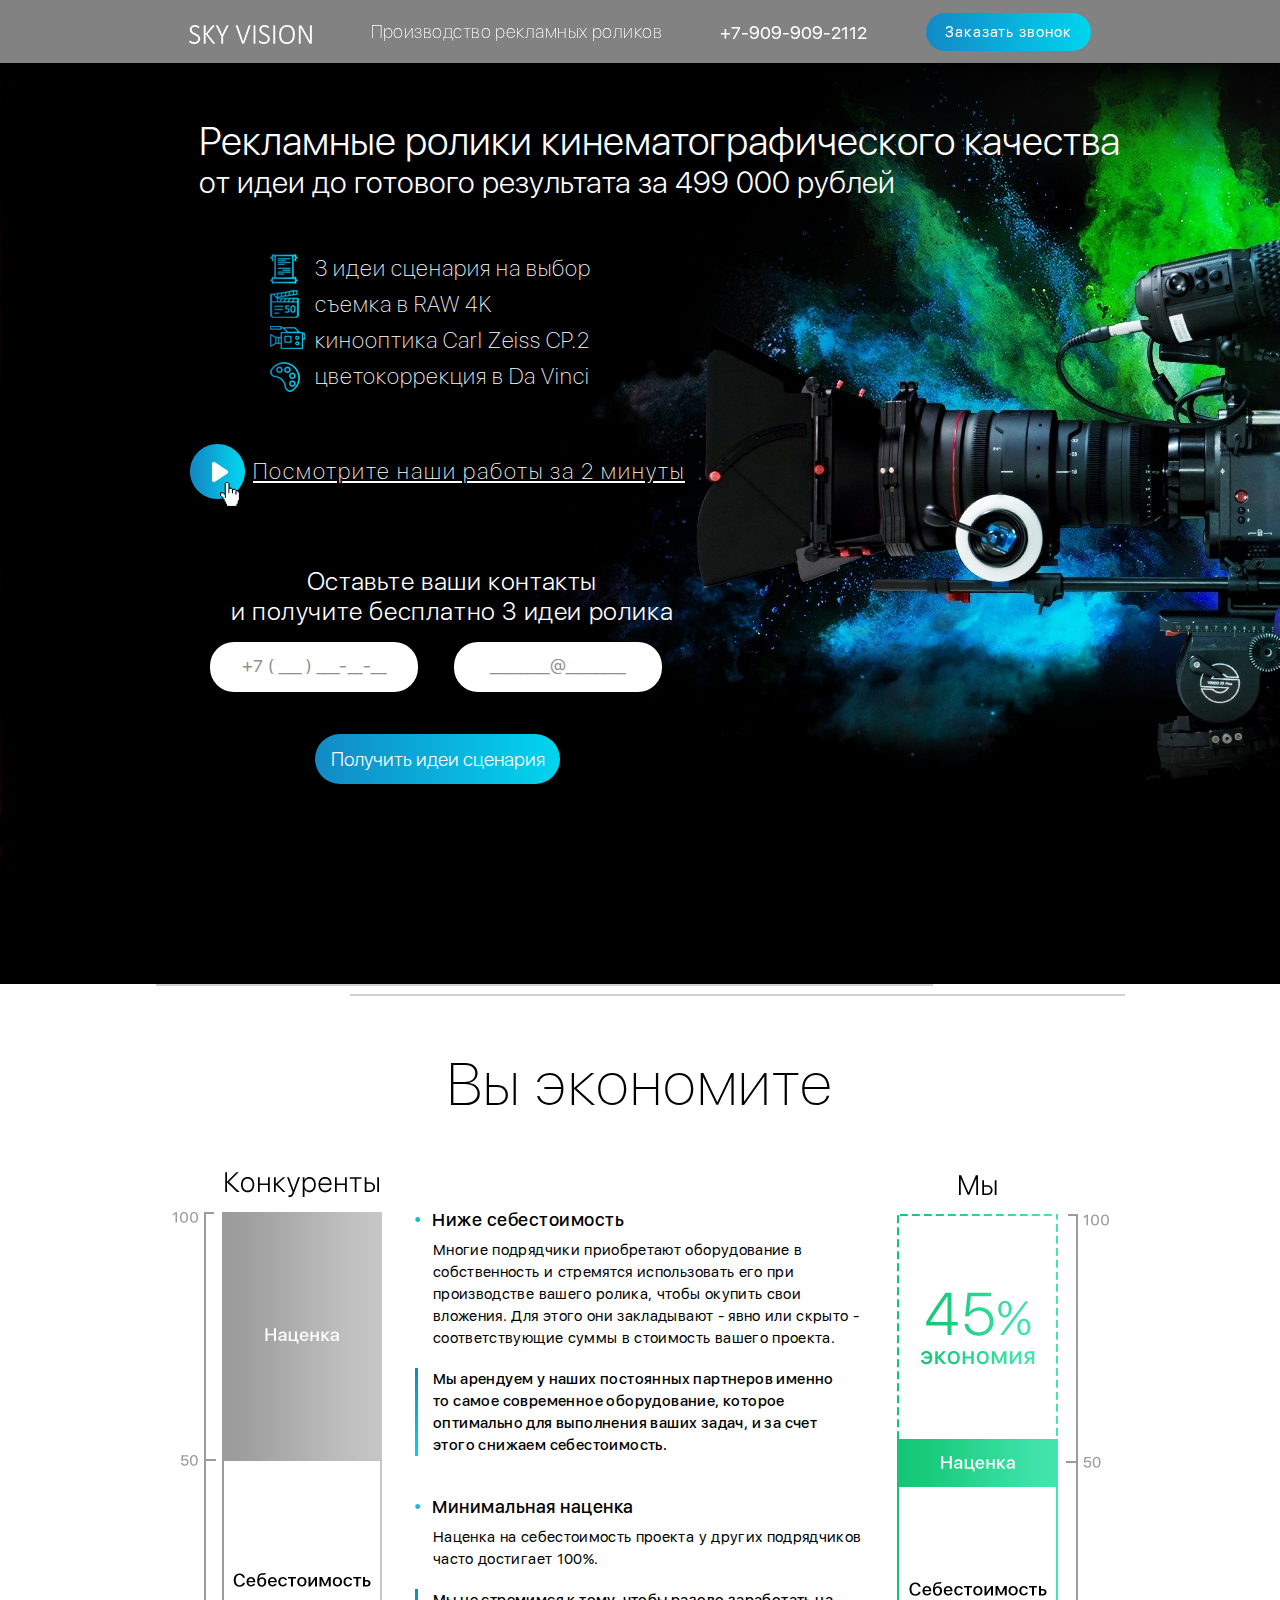
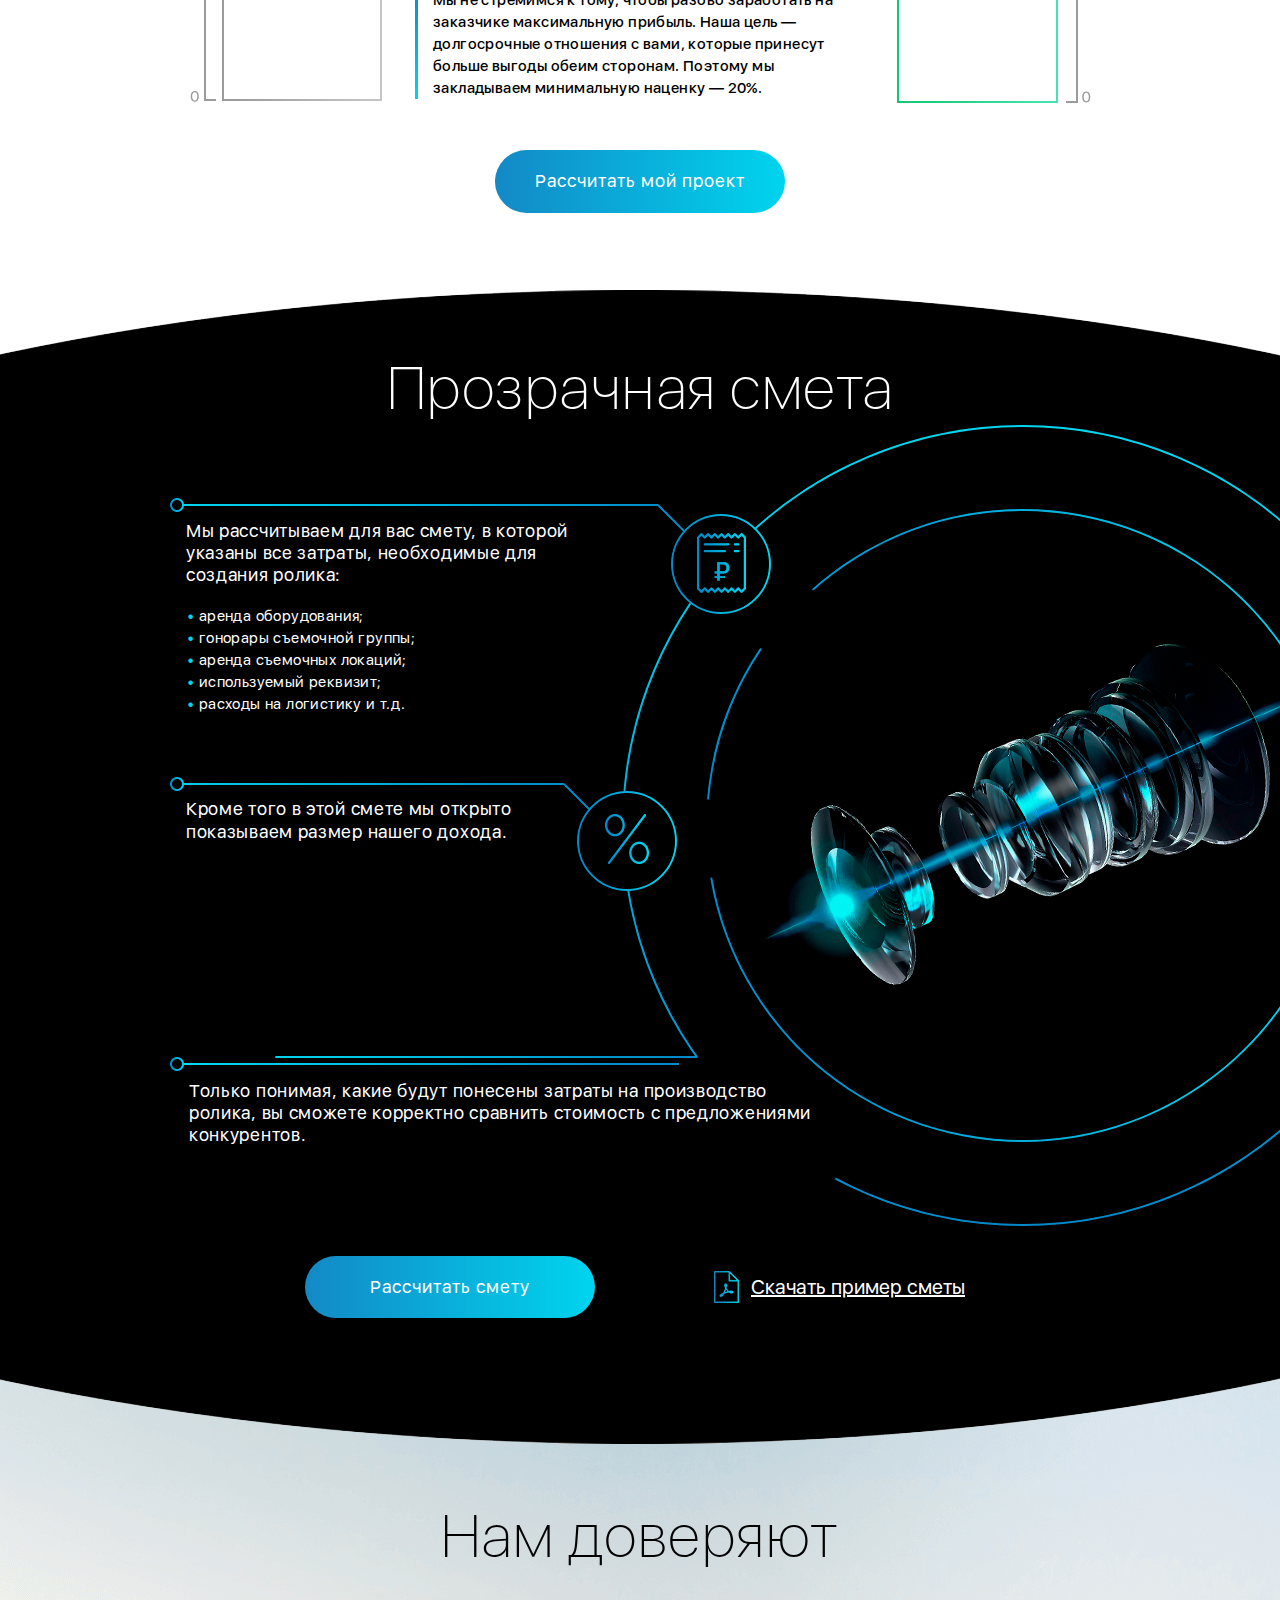
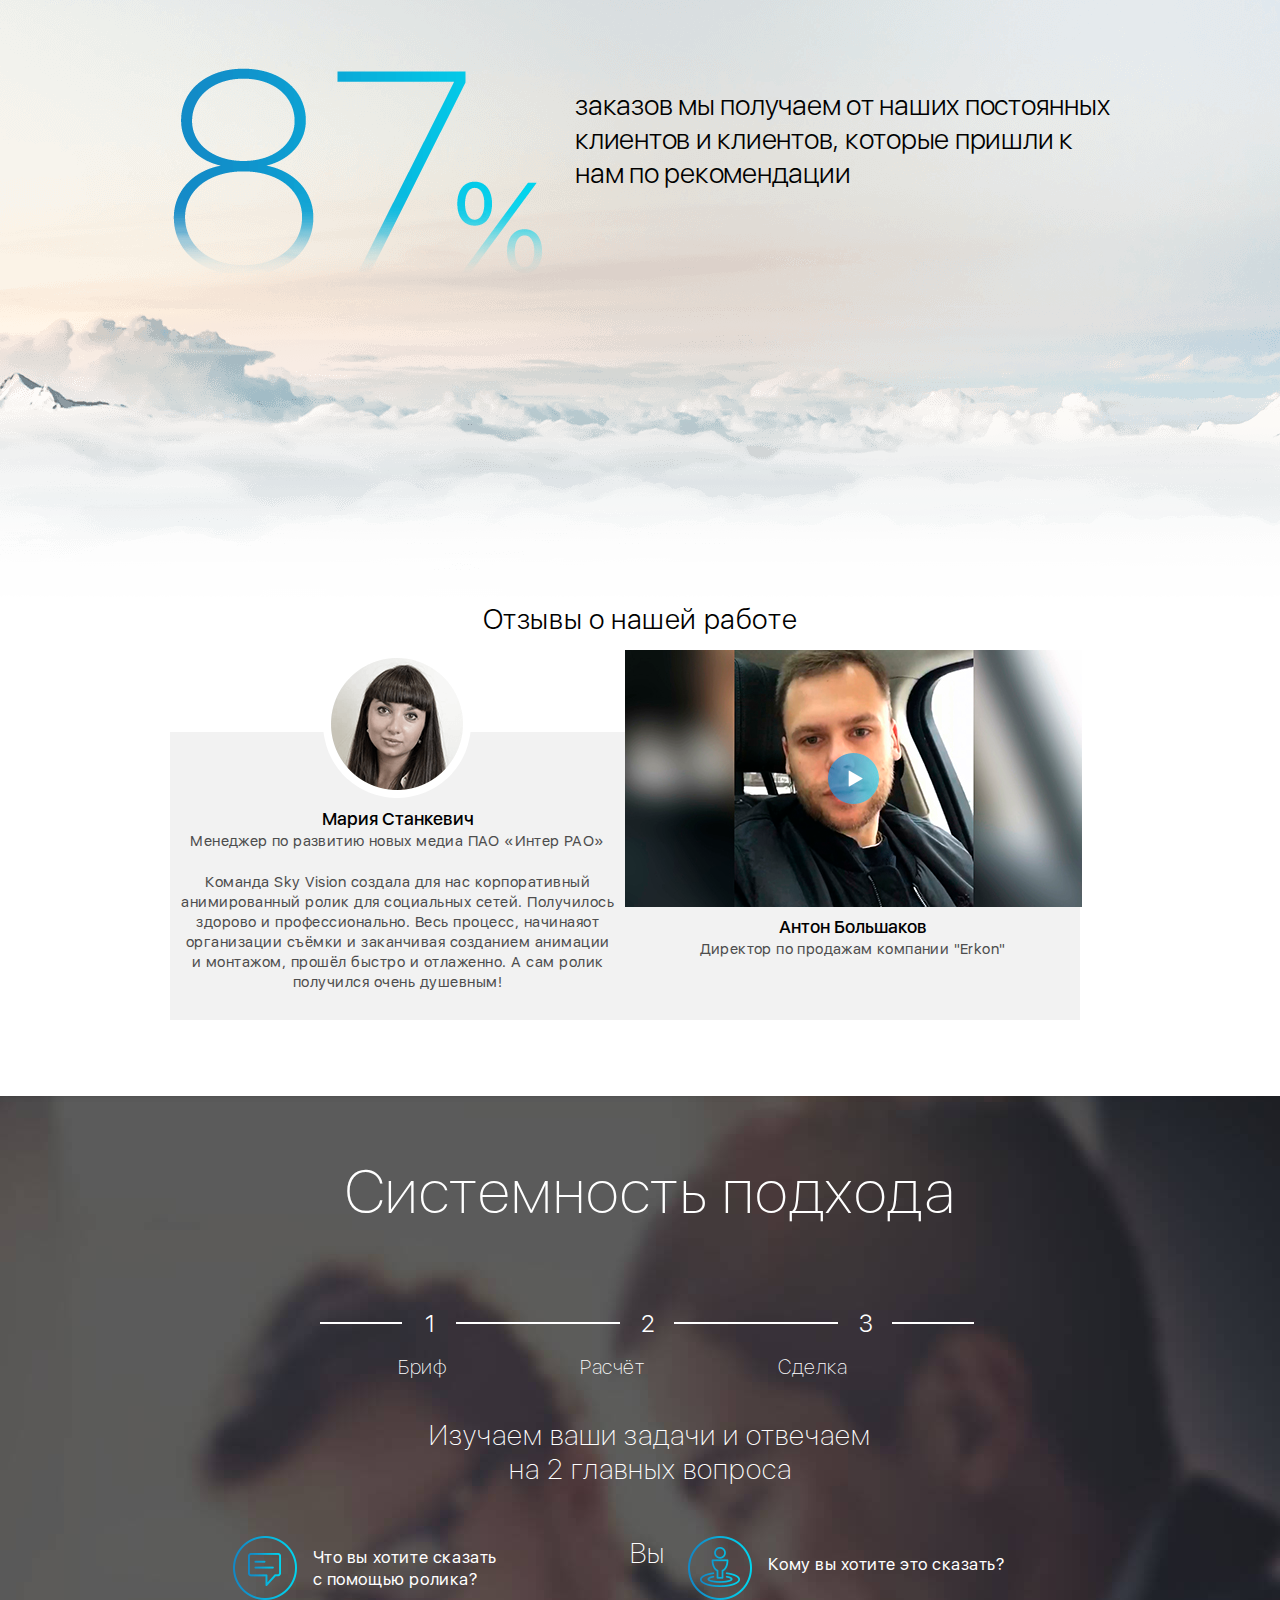
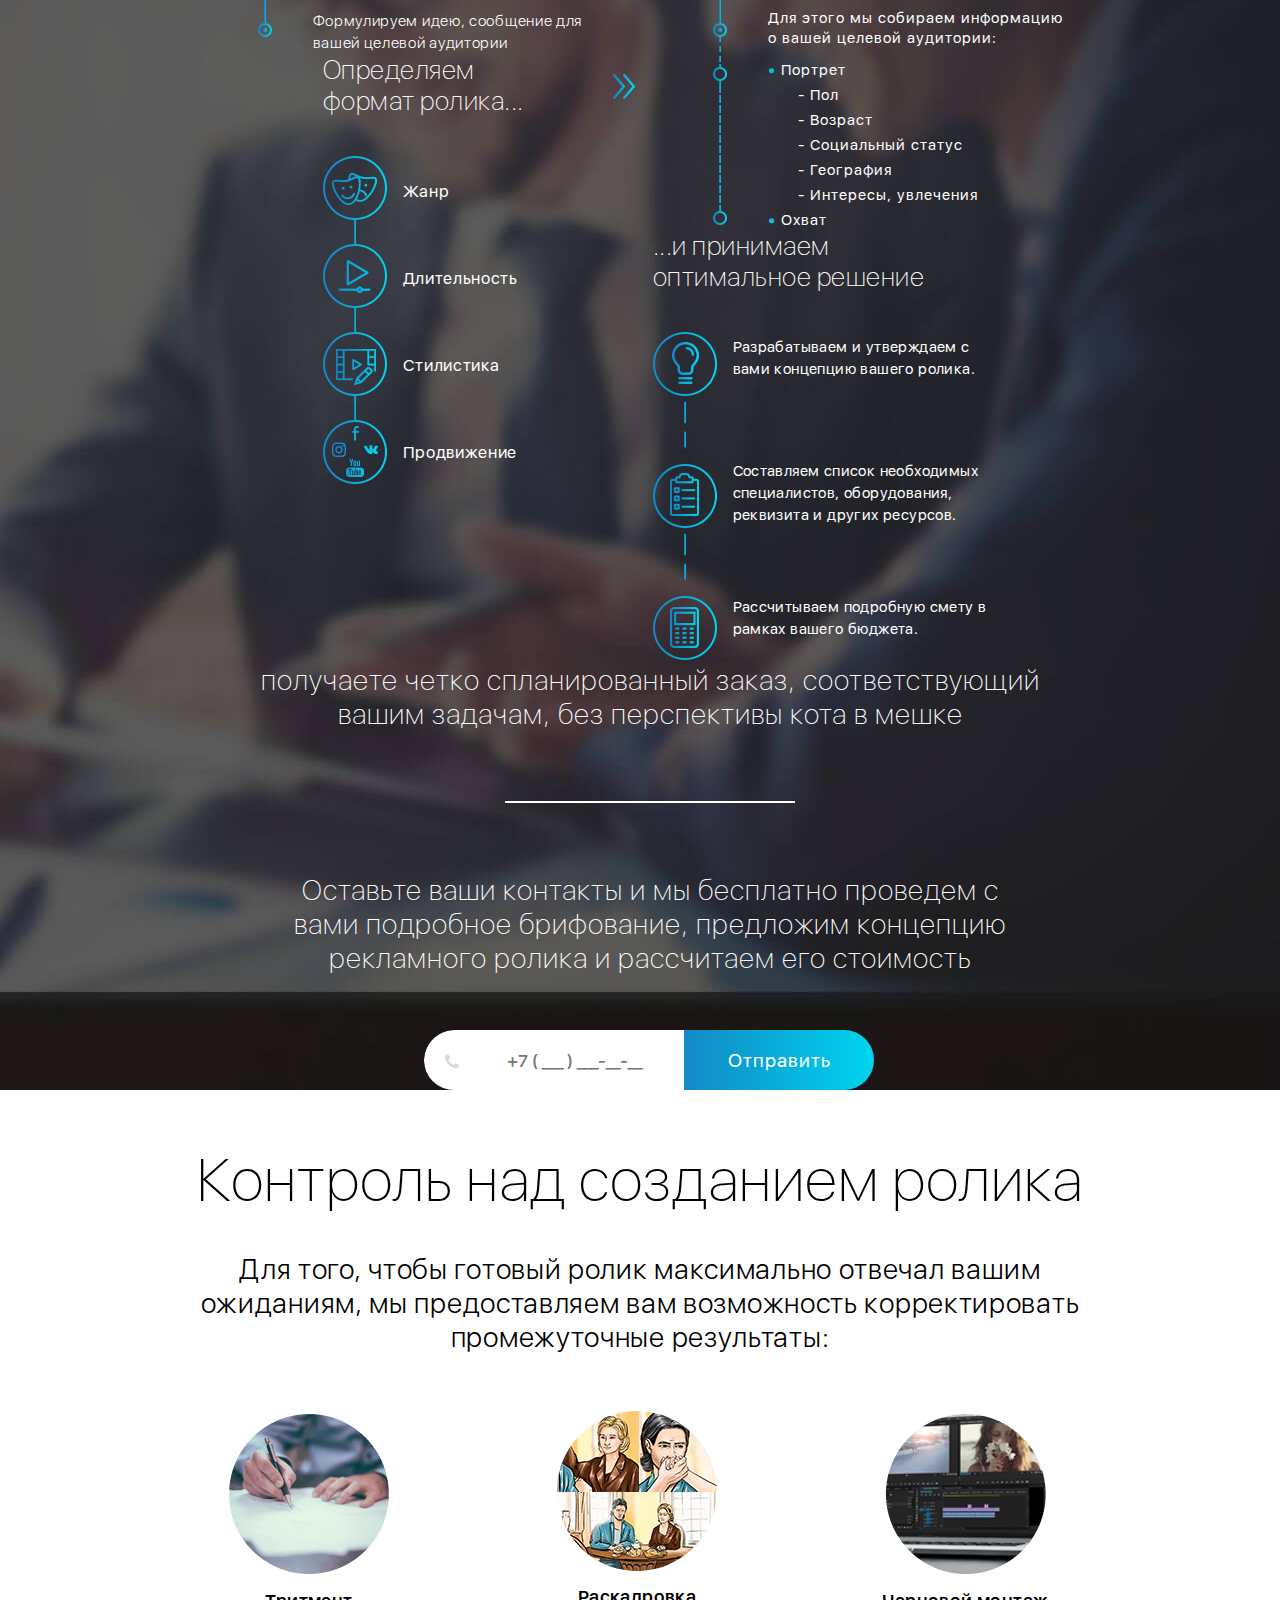
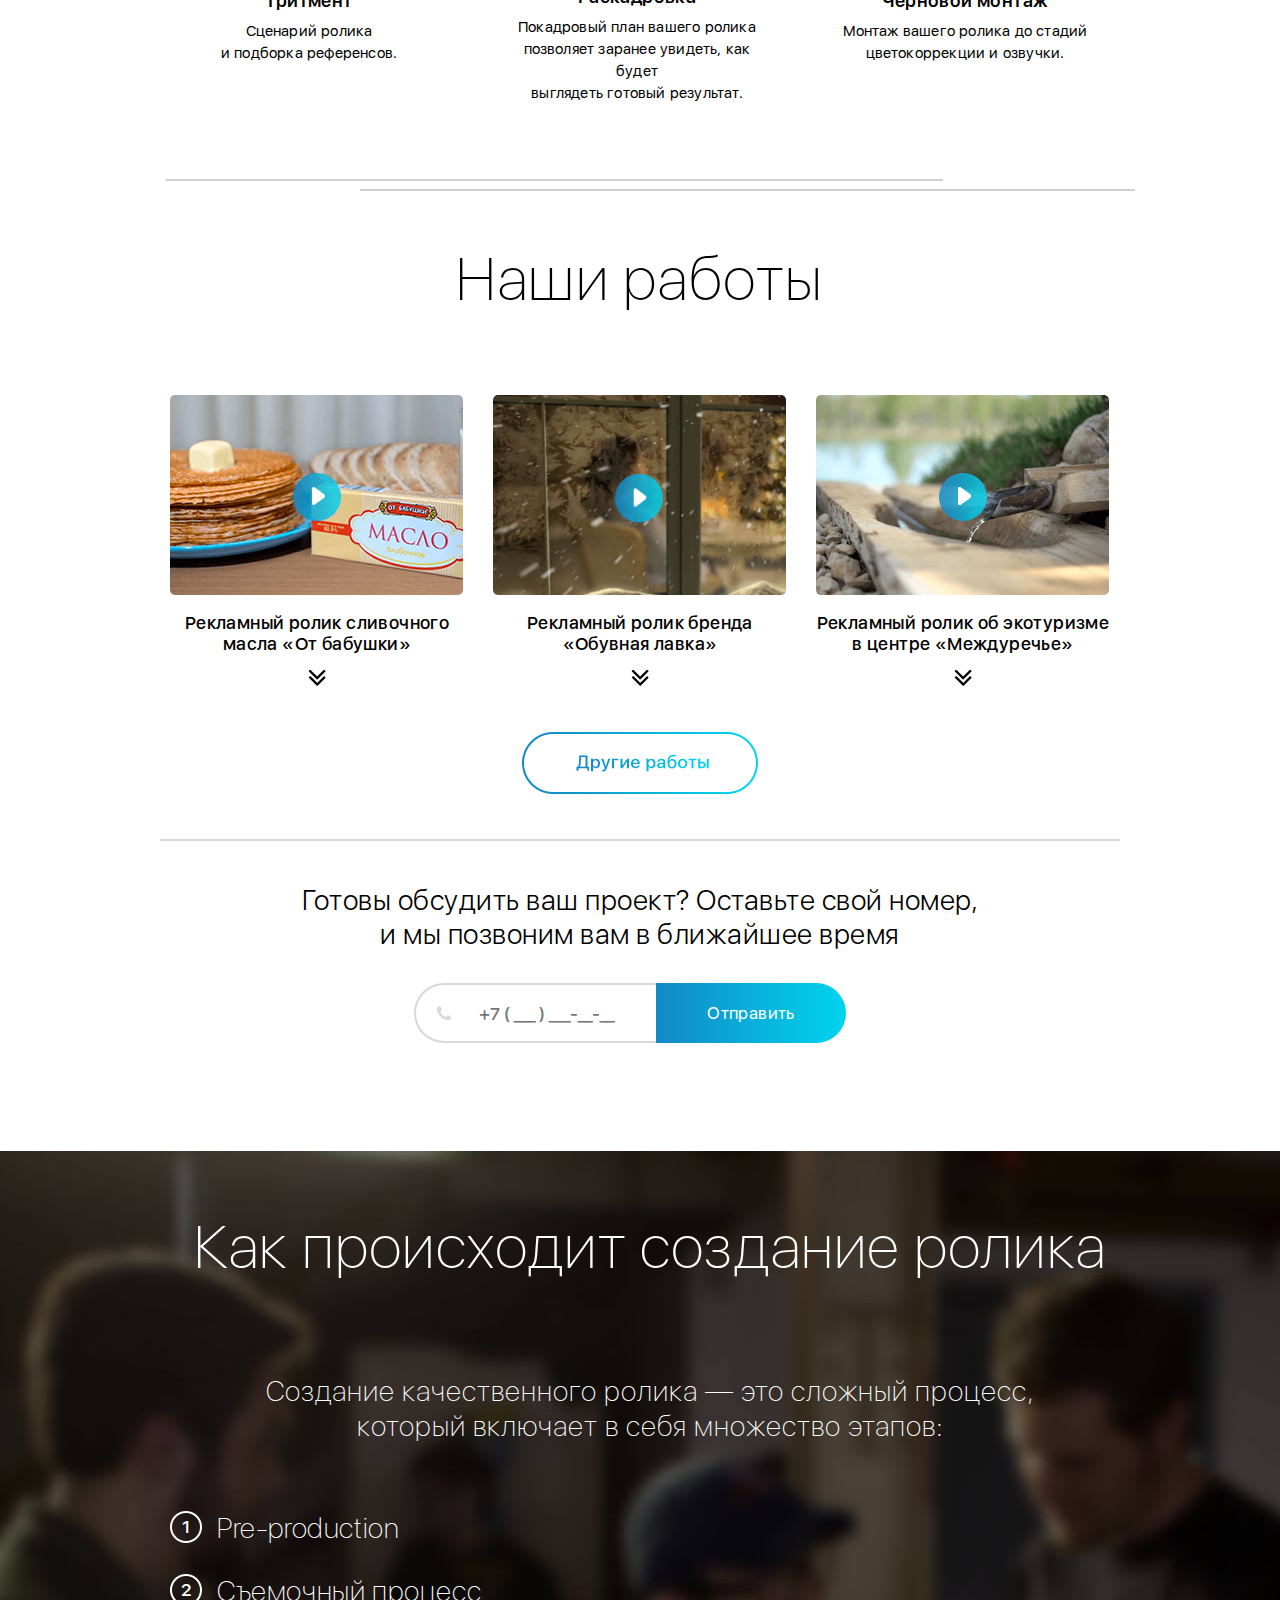
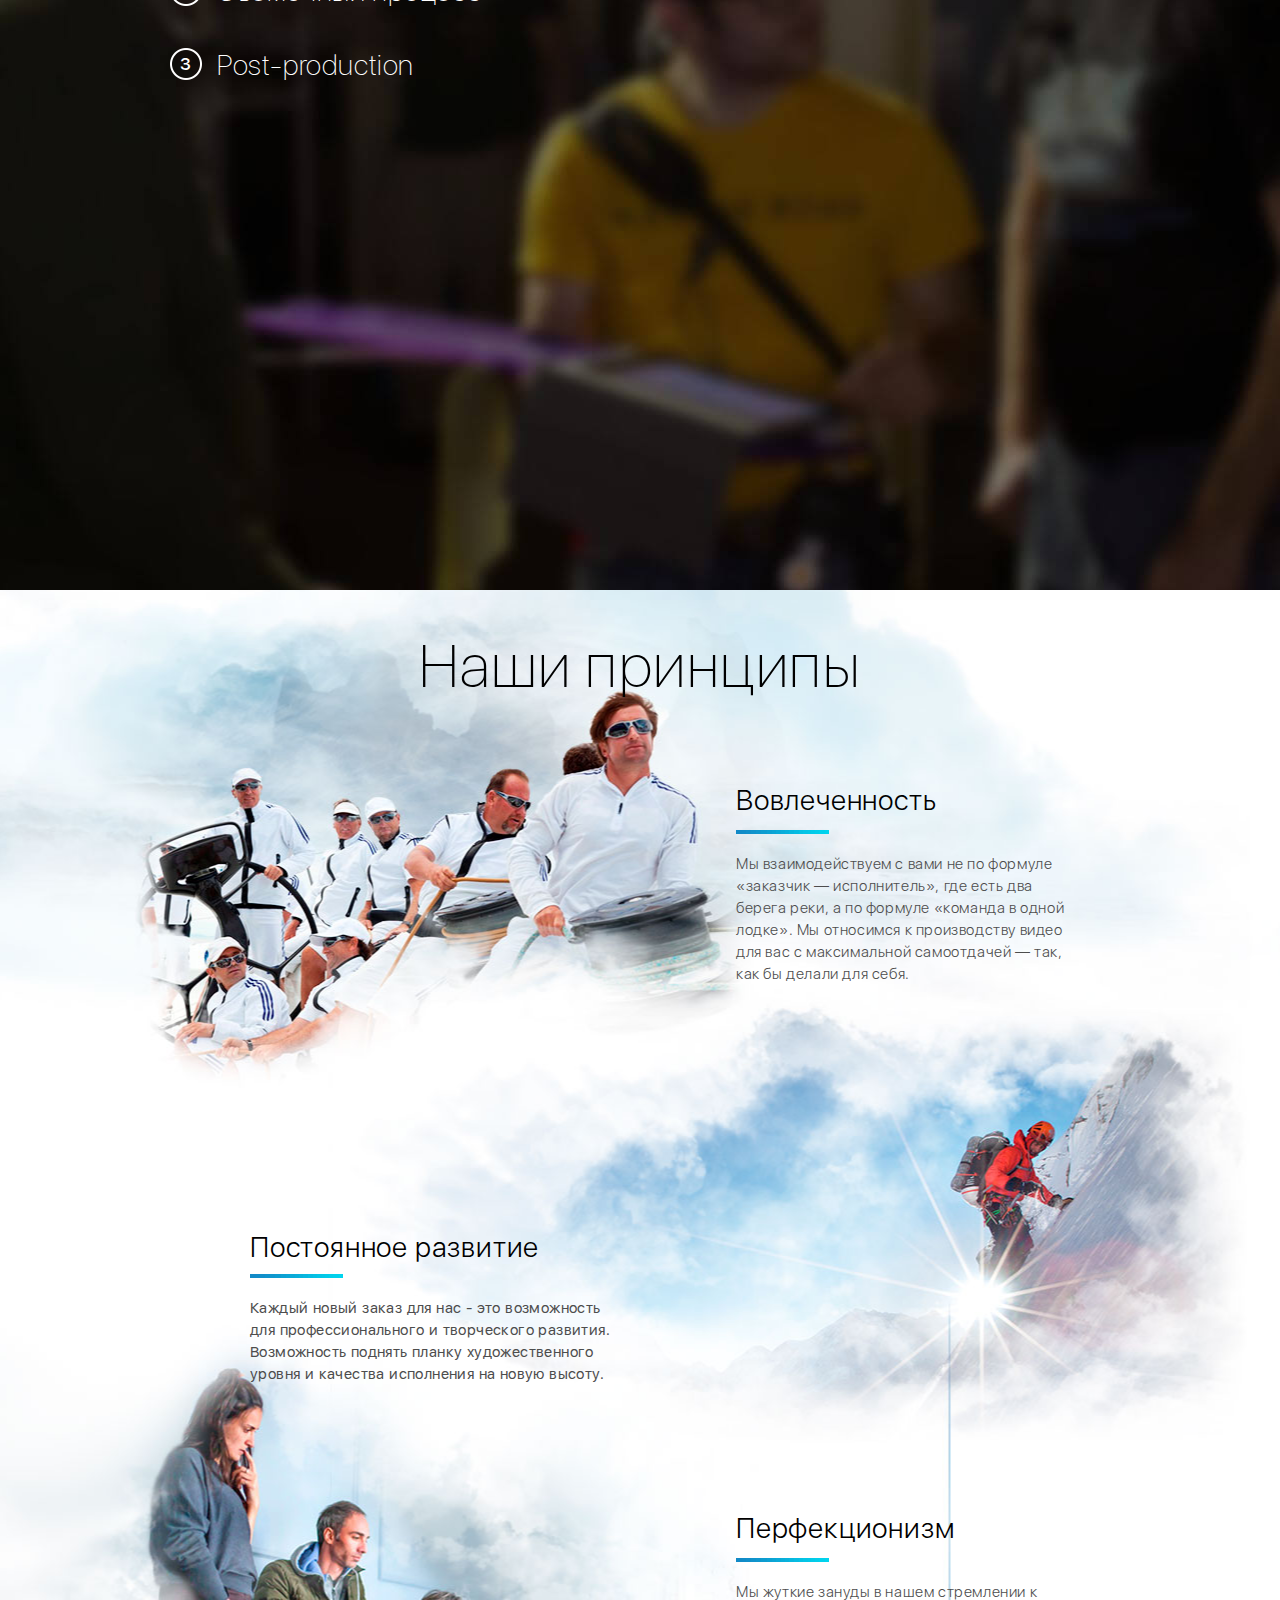
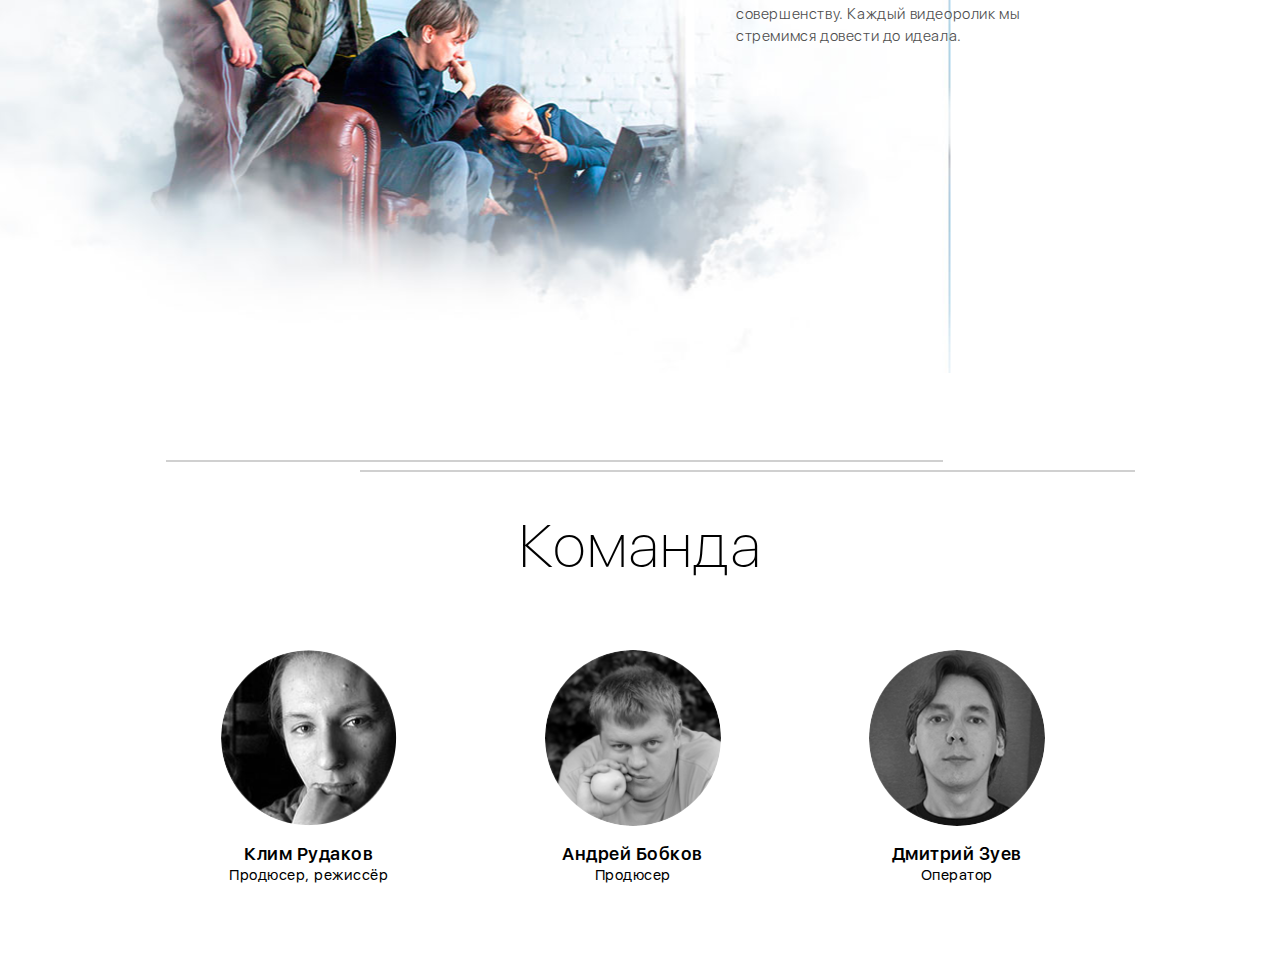
==== commit 0a42d08a: "code clear + 2 fixes" ====
--- a/index.html
+++ b/index.html
@@ -93,7 +93,6 @@
             }, 15000);
     </script>
 </head>
-
 <body>
 
 <div class="h_wrap">
@@ -215,7 +214,6 @@
 					});
 				</script>
 
-
 				<div class="clear"></div>
 				<div class="mo_form">
 					<input type="text" name="phone" placeholder="+7 ( ___ ) ___-__-__" value="" />
@@ -389,6 +387,7 @@
 		<a class="b3_button" href="javascript:modal();">Рассчитать мой проект</a>
 	</div>
 </div>
+
 <div class="block4">
 	<p class="b4_h1">Прозрачная смета</p>
 	<div class="wrapper">
@@ -414,11 +413,12 @@
 	<div class="clear"></div>
 	<div class="b4_bottom">
 		<a class="b4_button" href="javascript:contactWithMe();">Рассчитать смету</a>
-		<a class="b4_download" href="smeta2020.pdf" download="dowbnload"><img src="img/b4_pdf.png" alt="Скачать пример сметы на видеоролик"><span>Скачать пример сметы</span></a>
+		<a class="b4_download" href="smeta2020.pdf" download="Смета_рекламного_ролика_образец_2020.pdf"><img src="img/b4_pdf.png" alt="Скачать пример сметы на видеоролик"><span>Скачать пример сметы</span></a>
 	</div>
 
 </div>
 <div class="clear"></div>
+
 <div class="block5">
 	<div class="wrapper">
 		<p class="b5_h1">Нам доверяют</p>
@@ -429,6 +429,7 @@
 		<div class="clear"></div>
 	</div>
 </div>
+
 <div class="block6">
 	<div class="wrapper">
 		<p class="b6_h1">Отзывы о нашей работе</p>
@@ -438,16 +439,6 @@
 
 			<div class="frame">
 				<ul>
-<!--					<li>-->
-<!--						<div class="b6_block">-->
-<!--							<img src="img/photo2.png" alt="" />-->
-<!--							<div class="b6b_b1">-->
-<!--								<p class="b6b_b1_t1">Михаил Новиков</p>-->
-<!--								<p class="b6b_b1_t2">РООИ Перспектива</p>-->
-<!--								<p class="b6b_b1_t3">Фильм, созданный для нас, вышел очень профессиональным и душевным, он очень понравился и всем нашим партнерам. Мы получили больше, чем рассчитывали: заказывали видеоролик, а приобрели настоящее произведение.</p>-->
-<!--							</div>-->
-<!--						</div>-->
-<!--					</li>-->
 					<li>
 						<div class="b6_block">
 							<img src="img/photo1.png" alt="" />
@@ -461,81 +452,22 @@
 
 					<li>
 						<div class="b6_block">
-							<img onclick="videoSmallPlay_vimeo('194534929');" src="img/anton_erkon.jpg" alt="" />
+							<img class="pointer" onclick="videoSmallPlay_vimeo('194534929');" src="img/anton_erkon.jpg" alt="" />
 							<div class="b6b_b1">
 								<p class="b6b_b1_t1">Антон Большаков</p>
 								<p class="b6b_b1_t2">Директор по продажам компании "Erkon"</p>
 							</div>
 						</div>
 					</li>
-					<!--<li>-->
-					<!--<div class="b6_block">-->
-					<!--<img src="img/photo1.png" alt="" />-->
-					<!--<div class="b6b_b1">-->
-					<!--<p class="b6b_b1_t1">Мария Станкевич</p>-->
-					<!--<p class="b6b_b1_t2">Менеджер по развитию новых медиа ПАО «Интер РАО»</p>-->
-					<!--<p class="b6b_b1_t3">Команда Sky Vision создала для нас корпоративный анимированный ролик для социальных сетей. Получилось здорово и профессионально. Весь процесс, начинаяот организации съёмки и заканчивая созданием анимации и монтажом, прошёл быстро и отлаженно. А сам ролик получился очень душевным!</p>-->
-					<!--</div>-->
-					<!--</div>-->
-					<!--</li>-->
-
-
 				</ul>
 			</div>
-
-<!--			<div class="scrollbar">-->
-<!--				<div class="handle">-->
-<!--					<div class="mousearea"></div>-->
-<!--				</div>-->
-<!--			</div>-->
-
-		</div>
-		<div class="clear"></div>
-
-<!--		<div id="example" class="example pagespan">-->
-<!--			<div class="frame">-->
-<!--				<ul>-->
-<!--					<li>-->
-<!--						<div class="b6_block">-->
-<!--							<img onclick="videoSmallPlay_vimeo('194534929');" src="img/anton_erkon.jpg" alt="" />-->
-<!--							<div class="b6b_b1">-->
-<!--								<p class="b6b_b1_t1">Антон Большаков</p>-->
-<!--								<p class="b6b_b1_t2">Директор по продажам компании "Erkon"</p>-->
-<!--							</div>-->
-<!--						</div>-->
-<!--					</li>-->
-<!--					<li>-->
-<!--						<div class="b6_block">-->
-<!--							<img onclick="videoSmallPlay_vimeo('177744675');" src="img/t2.png" alt="" />-->
-<!--							<div class="b6b_b1">-->
-<!--								<p class="b6b_b1_t1">Ирина Залучаева</p>-->
-<!--								<p class="b6b_b1_t2">PR-директор РООИ Перспектива и<br/> Благотворительного Фонда "Best Buddies Russia"</p>-->
-<!--							</div>-->
-<!--						</div>-->
-<!--					</li>-->
-<!--					<li>-->
-<!--						<div class="b6_block">-->
-<!--							<img  onclick="videoSmallPlay_vimeo('177744783');" src="img/t1.png" alt="" />-->
-<!--							<div class="b6b_b1">-->
-<!--								<p class="b6b_b1_t1">Юрий Борзов</p>-->
-<!--								<p class="b6b_b1_t2">основатель Центра "Междуречье"</p>-->
-<!--							</div>-->
-<!--						</div>-->
-<!--					</li>-->
-
-<!--				</ul>-->
-<!--			</div>-->
-
-<!--			<div class="scrollbar">-->
-<!--				<div class="handle">-->
-<!--					<div class="mousearea"></div>-->
-<!--				</div>-->
-<!--			</div>-->
-
-<!--		</div>-->
+		</div>
+
+		<div class="clear"></div>
 	</div>
 </div>
 <div class="clear"></div>
+
 <div class="block7">
 	<div class="wrapper">
 		<p class="b7_h1">Системность подхода</p>
@@ -636,6 +568,7 @@
 	</div>
 </div>
 <div class="clear"></div>
+
 <div class="block8">
 	<div class="wrapper">
 		<p class="b8_h1">Контроль над созданием ролика</p>
@@ -662,7 +595,6 @@
 		<div class="line" style="margin-top:65px;"></div>
 	</div>
 </div>
-
 
 <div class="block9">
 	<div class="wrapper">
@@ -729,42 +661,6 @@
 			<div class="clear"></div>
 			<div class="close_img_block close_img"><img src="img/citroen1.png" alt="" /></div>
 		</div>
-
-		<!--<div class="b9_block b9_block2">-->
-		<!--<div class="b9b_left">-->
-		<!--<p class="b9bl_h">Задача:</p>-->
-		<!--<p class="b9bl_n">Снять ролик, призванный привлечь новых участников в любительскую мотогоночную серию MaxPowerBikes</p>-->
-		<!--<p class="b9bl_b">Целевая аудитория:</p>-->
-		<!--<p class="b9bl_n">владельцы спортбайков</p>-->
-		<!--<p class="b9bl_b">Основной message аудитории:</p>-->
-		<!--<p class="b9bl_n">участие в соревнованиях MaxPowerBikes принесет более яркие эмоции, чем гонки на спортбайке по городу</p>-->
-		<!--<p class="b9bl_b">Дополнительный message аудитории:</p>-->
-		<!--<p class="b9bl_n">участие в MaxPowerBikes доступно</p>-->
-		<!--</div>-->
-		<!--<div class="b9b_right">-->
-		<!--<p class="b9br_h">Решение:</p>-->
-		<!--<p class="b9br_t"><b>Идея ролика:</b><br>Показать на контрапункте сцены "светофорной схватки" владельцев спортбайков в городе и гоночного заезда на трассе в рамках серии MaxPowerBikes</p>-->
-		<!--&lt;!&ndash;p class="b9br_t"><b>Цветовое решение ролика:</b> теплые тона, оттенки желтого.</p&ndash;&gt;-->
-		<!--</div>-->
-		<!--<div class="clear"></div>-->
-		<!--<ul class="b9_ul2">-->
-		<!--<li><span>4 </span><p>человека было задействовано в проекте</p></li>-->
-		<!--<li><span>5</span><p>камер использовано в процессе съемки</p></li>-->
-		<!--<li><span>10</span><p>-кратное замедление применялось при съемке кадров slow motion</p></li>-->
-		<!--<li><span>27</span><p>километров преодолели за день операторы, перемещаясь между точками съемки на гоночной трассе</p></li>-->
-		<!--</ul>-->
-		<!--<div class="clear"></div>-->
-		<!--<div class="fact">-->
-		<!--<img src="img/q2.png" alt="" />-->
-		<!--<div class="fact_h">Интересный факт</div>-->
-		<!--<div class="fact_t">-->
-		<!--Для быстрой смены удаленных друг от друга точек съемки в условиях реальных гоночных соревнований операторы использовали самокаты-->
-		<!--</div>-->
-		<!--</div>-->
-		<!--<div class="clear"></div>-->
-		<!--<div class="close_img_block close_img"><img src="img/citroen1.png" alt="" /></div>-->
-		<!--</div>-->
-
 		<div class="b9_block b9_block2">
 			<div class="b9b_left">
 				<p class="b9bl_h">Задача:</p>
@@ -779,7 +675,6 @@
 			<div class="b9b_right">
 				<p class="b9br_h">Решение:</p>
 				<p class="b9br_t"><b>Идея ролика:</b><br>Через атмосферу ролика вызвать у целевой аудитории ассоциации между брендом и «ценностями», которые он дает своим покупателям. Показать «из-за плеча» женщины, с которой себя будет ассоциировать целевая аудитория, спокойный новогодний вечер в кругу семьи. Тепло, уют и комфорт - переданы через образы парящего какао в чашке, горящего камина и общее цветовое решение ролика.      </p>
-				<!--p class="b9br_t"><b>Цветовое решение ролика:</b> теплые тона, оттенки желтого.</p-->
 			</div>
 			<div class="clear"></div>
 			<ul class="b9_ul2">
@@ -797,7 +692,6 @@
 				</div>
 			</div>
 			<div class="clear"></div>
-			<!--<div class="close_img_block close_img"><img src="img/" alt="" /></div>-->
 		</div>
 
 		<div class="b9_block b9_block3">
@@ -838,7 +732,6 @@
 		<div class="show_more"></div>
 		<div class="clear"></div>
 
-
 		<ul class="b9_ul1 more_list">
 			<li>
 				<div class="corners"><img onclick="videoSmallPlay_vimeo('144611610');" src="img/morepic1.png" alt="" /></div>
@@ -860,18 +753,14 @@
 				<div class="corners"><img onclick="videoSmallPlay_vimeo('149622564');" src="img/morepic5.png" alt="" /></div>
 				<p>Корпоративный ролик для<br/> Интер РАО ЕЭС</p>
 			</li>
-
-
 			<li>
 				<div class="corners"><img onclick="videoSmallPlay_vimeo('194501081');" src="img/erkon.png" alt="" /></div>
 				<p>Имиджевый ролик для<br/> ERKON</p>
 			</li>
-
 			<li>
 				<div class="corners"><img onclick="videoSmallPlay_vimeo('144611764');" src="img/morepic8.png" alt="" /></div>
 				<p>Имиджевый ролик для<br/> МЧС России</p>
 			</li>
-
 			<li>
 				<div class="corners"><img onclick="videoSmallPlay_vimeo('144612097');" src="img/morepic6.png" alt="" /></div>
 				<p>Рекламный ролик для<br/> Forza Karting</p>
@@ -893,6 +782,7 @@
 	</div>
 </div>
 <div class="clear"></div>
+
 <div class="block10">
 	<div class="wrapper">
 		<p class="b10_h1">Как происходит создание ролика</p>
@@ -979,7 +869,6 @@
 					</div>
 				</div>
 
-
 				<div class="mon_right_block nohover">
 					<img src="img/c7.png" alt="" />
 					<span>Подбор костюмов, примерка с актёрами</span>
@@ -1116,42 +1005,6 @@
 		<div class="clear"></div>
 	</div>
 	<div class="clear"></div>
-</div>
-
-<!--<div class="block11">-->
-<!--	<div class="wrapper">-->
-<!--		<div class="clear"></div>-->
-<!--		<div class="b11_r1">-->
-<!--			<img src="img/g1.png" alt="" />-->
-<!--			<p>Задачи</p>-->
-<!--		</div>-->
-<!--		<div class="b11_r2">-->
-<!--			<img src="img/g2.png" alt="" />-->
-<!--			<p>Аналитика</p>-->
-<!--		</div>-->
-<!--		<div class="b11_r3">-->
-<!--			<img src="img/g3.png" alt="" />-->
-<!--			<p>Производство</p>-->
-<!--		</div>-->
-<!--		<div class="b11_r4">-->
-<!--			<img src="img/g4.png" alt="" />-->
-<!--			<p>Продвижение</p>-->
-<!--		</div>-->
-<!--		<div class="b11_center">-->
-<!--			<p class="b11_c_h1">Полный цикл</p>-->
-<!--			<p class="b11_c_t1">Мы обеспечиваем полный цикл - от изучения ваших задач до продвижения готового ролика и последующей аналитики. </p>-->
-<!--			<img src="img/arr.png" alt="" />-->
-<!--			<p class="b11_c_t1">При необходимости мы привлекаем наших партнеров,<br/> которые организуют продвижение роликов онлайн.</p>-->
-<!--		</div>-->
-<!--		<p class="b11_bottom_text">Приступим к изучению вашего проекта?</div>-->
-<!--	<form class="b9_form" method="post" action="mail/mail.php" id="call_send5" style="margin-top:30px;">-->
-<!--		<input type="text" name="phone" value="" placeholder="+7 ( ___ ) ___-__-__" />-->
-<!--		<input type="hidden" name="page" value="Страница Рекламы" />-->
-<!--		<input type="hidden" name="theme" value="ПЕРЕЗВОНИТЕ МНЕ" />-->
-<!--		<input type="submit" value="Да, жду звонка!" />-->
-<!--	</form>-->
-<!--</div>-->
-
 </div>
 
 <div class="block12">
@@ -1211,34 +1064,6 @@
 		</ul>
 
 		<div class="b13_op b13_op1">
-			<div class="b13_line b13_line1">
-				<!--<img class="b13_i4" src="img/citr.png" alt="" />
-				<img class="b13_i5" src="img/citr.png" alt="" />
-				<img class="b13_i6" src="img/citr.png" alt="" /-->
-			</div><br/>
-
-			16 лет работы в сфере теле-производства, первые 7 из которых занимался юридическим сопровождением, специализируясь
-			на авторских правах. В 2008 году окончательно решил, что хочу снимать кино и начал с самых основ осваивать процесс
-			производства видео, пройдя ступени директора съемочной группы, ассистента режиссёра, видео-монтажёра. Работал над проектами «Последний герой», «Фабрика звезд», «Минута славы», «MTV Russia Movie Awards» и множеством других телепрограмм и документальных фильмов, выходивших в эфир Первого канала, каналов Россия 1, ТВЦ, РЕН-ТВ, ТВ3, MTV и др.</div>
-		<div class="b13_op b13_op2">
-			<div class="b13_line b13_line1">
-				<!--img class="b13_i4" src="img/citr.png" alt="" /-->
-				<!--<img class="b13_i5" src="img/citr.png" alt="" />-->
-				<!--img class="b13_i6" src="img/citr.png" alt="" /-->
-			</div><br/>
-			Всю сознательную жизнь занимался визуальными видами творчества. Получив высшее художественное образование, 5 лет работал в сфере дизайна. Затем расширил сферу своей деятельности на художественную и репортажную фотографию и съемку видео.
-			Последние 6 лет снимаю репортажи и рекламные ролики, специализируясь на автомобильной и автоспортивной тематике.
-		</div>
-		<div class="b13_op b13_op3">
-			<div class="b13_line b13_line1">
-				<!--img class="b13_i4" src="img/citr.png" alt="" />
-				<img class="b13_i5" src="img/citr.png" alt="" /-->
-				<!--<img class="b13_i6" src="img/citr.png" alt="" />-->
-			</div><br/>
-			Занимаюсь съемкой видео с 1996 года. За это время работал на телепроектах Первого канала, каналов Россия, ТНТ, ТВ-3, КХЛ-ТВ. Снимал крупные спортивные соревнования: Универсиаду в Казани, матчи КХЛ и МХЛ, школы Брызгалова и Дацюка, мероприятия авто- и мотоспорта.
-			Участвовал в создании фильмов для компаний Jonson&Jonson, Motul, Лукойл.
-		</div>
-
 
 		<div class="clear"></div>
 		<ul>
@@ -1258,39 +1083,9 @@
 				<span>Звукорежиссёр</span>
 			</li>
 		</ul>
-
-		<div class="b13_op b13_op4">
-			<div class="b13_line b13_line2">
-				<!--<img class="b13_i7" src="img/citr.png" alt="" />
-				<img class="b13_i8" src="img/citr.png" alt="" />
-				<img class="b13_i9" src="img/citr.png" alt="" />-->
-			</div><br/>
-			Опыт работы в сфере дизайна, создания визуальных эффектов, моушн-графике
-			и 3D - более 5 лет. Создавал графику и спецэффекты для телевизионных программ, документальных фильмов, рекламных роликов и короткометражных фильмов.
-			Фанатично занимаюсь любимым делом и получаю удовольствие от работы.
-		</div>
-		<div class="b13_op b13_op5">
-			<div class="b13_line b13_line2">
-				<!--img class="b13_i7" src="img/citr.png" alt="" /-->
-				<!--<img class="b13_i8" src="img/citr.png" alt="" />
-				<img class="b13_i9" src="img/citr.png" alt="" /-->
-			</div><br/>
-			11 лет занимаюсь post production на телепроектах Первого канала, ТВ-3, Рен-ТВ, MTV, МУЗ-ТВ, Столица.
-			Сертифицированный специалист по монтажу и цветокоррекции в программах DaVinchi Resolve, AVID Media Composer, Speedgrade. Также свободно владею другими профессиональными программами для работы с видео: Final Cut Pro 7, Final Cut Pro X, Adobe Premiere и Adobe After Effects.
-		</div>
-		<div class="b13_op b13_op6">
-			<div class="b13_line b13_line2">
-				<!--img class="b13_i7" src="img/citr.png" alt="" />
-				<img class="b13_i8" src="img/citr.png" alt="" /-->
-				<!--<img class="b13_i9" src="img/citr.png" alt="" />-->
-			</div><br/>
-			Больше 8 лет занимаюсь звукорежиссурой кино и рекламы. Участвовал в создании роликов таких компаний как - Bork, Google, Mediamarkt, Nivea, Ikea, Avito, Nokia, Vanish, Связной, Тинькофф, ТНТ, Меткомбанк, ВТБ24, Tele2 и многих других. Полный цикл задач от записи звука на съёмочной площадке до post-production. Так же занимаюсь обучением и проведением мастер-классов.
-		</div>
-
-		<div class="clear"></div>
-
-
-		<div class="b13_bot_line"></div>
+		<div class="clear"></div>
+
+<div class="b13_bot_line"></div>
 		<p class="b13_bottom">У вас остались вопросы? Мы с радостью на них ответим!<br/> Оставьте свой номер и мы перезвоним в ближайшее время</p>
 		<form class="b9_form" method="post" action="mail/mail.php" id="call_send6">
 			<input type="text" name="phone" value="" placeholder="+7 ( ___ ) ___-__-__" />
@@ -1543,17 +1338,10 @@
 			'<div class="room__dirty js-room-dirty"><video id="movie2" class="click1" width="700px" height="auto" autoplay preload="metadata" loop>'+
 			'<source src="video/color1.mp4" /></video><div class="position-inner"><li style="color:#000;" class="right">После цветокоррекции</li></div></div>'+
 			'<div class="room__line js-room-line"></div>';
-//    alert(html_video);
 		$('#start_color_Video_container').html(html_video);
 	}
 
-
-
-
-
 	/************************************************************/
-
-
 	// room animation
 
 	if ($('.js-room').length) {
@@ -1582,38 +1370,6 @@
 		});
 	};
 
-
-
-	/*var z = document.getElementById("movie1");
-	 z.onclick = function() {
-	 if (z.paused) {
-	 z.play();
-	 } else {
-	 z.pause();
-	 }
-	 };
-
-	 var x = document.getElementById("movie2");
-	 x.onclick = function() {
-	 if (x.paused) {
-	 x.play();
-	 } else {
-	 x.pause();
-	 }
-	 };   */
-
-	function playcom() {
-		var z = document.getElementById("movie1");
-		var x = document.getElementById("movie2");
-		x.pause();
-		x.currentTime = 1;
-		z.pause();
-		z.currentTime = 1;
-		x.play();
-		z.play();
-		// $("video").prop('muted', false);
-
-	}
 	function playcom2() {
 		var r = document.getElementById("movie_sound1");
 		var e = document.getElementById("movie_sound2");
@@ -1623,16 +1379,9 @@
 		e.currentTime = 1;
 		r.play();
 		e.play();
-		// $("video").prop('muted', false);
-
-
 	}
 
 	/************************************************/
-	/*****************/
-
-	/********************************************************/
-
 
 	function mymodal() {
 		// $('.mymodal_back').fadeIn("fast");
@@ -1646,262 +1395,12 @@
 		$("html,body").css("padding-right","0px");
 	}
 
-	// function mytog1() {
-	// 	$('.b13_op1').slideToggle("slow");
-	// }
-	// function mytog2() {
-	// 	$('.b13_op2').slideToggle("slow");
-	// }
-	// function mytog3() {
-	// 	$('.b13_op3').slideToggle("slow");ghb
-	// }
-	// function mytog4() {
-	// 	$('.b13_op4').slideToggle("slow");
-	// }
-	// function mytog5() {
-	// 	$('.b13_op5').slideToggle("slow");
-	// }
-	// function mytog6() {
-	// 	$('.b13_op6').slideToggle("slow");
-	// }
-	// function mytog7() {
-	// 	$('.b13_op7').slideToggle("slow");
-	// }
-
-	// $('.b13_cl1').click(function() {
-	//
-	//
-	// 	/*$('.b13_op1').slideToggle("slow");
-	// 	 $('.b13_op2').css("display", "none");
-	// 	 $('.b13_op3').css("display", "none");*/
-	//
-	// 	/*$('.b13_line1').fadeIn("slow");
-	// 	 $('.b13_line2').fadeOut("slow");
-	// 	 $('.b13_line3').fadeOut("slow");*/
-	// 	/*$('.b13_i4').fadeIn("fast");
-	// 	 $('.b13_i5').fadeOut("fast");
-	// 	 $('.b13_i6').fadeOut("fast");*/
-	//
-	// 	$('.b13_op4').slideUp("slow");
-	// 	$('.b13_op5').slideUp("slow");
-	// 	$('.b13_op6').slideUp("slow");
-	// 	$('.b13_op7').slideUp("slow");
-	// 	$('.b13_op8').slideUp("slow");
-	// 	if($('.b13_op2').is(':visible')){
-	// 		$('.b13_op2').slideToggle('slow');
-	// 		setTimeout(mytog1, 400);
-	// 	} else
-	// 	if ($('.b13_op3').is(':visible')){
-	// 		$('.b13_op3').slideToggle('slow');
-	// 		setTimeout(mytog1, 400);
-	// 	}
-	// 	else {$('.b13_op1').slideToggle("slow");}
-	//
-	//
-	//
-	// });
-	//
-	// $('.b13_cl2').click(function() {
-	// 	/*$('.b13_op2').slideToggle("slow");
-	// 	 $('.b13_op1').css("display", "none");
-	// 	 $('.b13_op3').css("display", "none");*/
-	//
-	// 	/*$('.b13_line1').fadeIn("slow");
-	// 	 $('.b13_line2').fadeOut("slow");
-	// 	 $('.b13_line3').fadeOut("slow");*/
-	// 	/*$('.b13_i5').fadeIn("fast");
-	// 	 $('.b13_i4').fadeOut("fast");
-	// 	 $('.b13_i6').fadeOut("fast");*/
-	//
-	// 	$('.b13_op4').slideUp("slow");
-	// 	$('.b13_op5').slideUp("slow");
-	// 	$('.b13_op6').slideUp("slow");
-	// 	$('.b13_op7').slideUp("slow");
-	// 	$('.b13_op8').slideUp("slow");
-	//
-	// 	if($('.b13_op1').is(':visible')){
-	// 		$('.b13_op1').slideToggle('slow');
-	// 		setTimeout(mytog2, 400);
-	// 	} else
-	// 	if ($('.b13_op3').is(':visible')){
-	// 		$('.b13_op3').slideToggle('slow');
-	// 		setTimeout(mytog2, 400);
-	// 	}
-	// 	else {$('.b13_op2').slideToggle("slow");}
-	// });
-	//
-	// $('.b13_cl3').click(function() {
-	// 	/*$('.b13_op3').slideToggle("slow");
-	// 	 $('.b13_op2').css("display", "none");
-	// 	 $('.b13_op1').css("display", "none");*/
-	//
-	// 	/*$('.b13_line1').fadeIn("slow");
-	// 	 $('.b13_line2').fadeOut("slow");
-	// 	 $('.b13_line3').fadeOut("slow");*/
-	// 	/*$('.b13_i6').fadeIn("fast");
-	// 	 $('.b13_i5').fadeOut("fast");
-	// 	 $('.b13_i4').fadeOut("fast");*/
-	//
-	// 	$('.b13_op4').slideUp("slow");
-	// 	$('.b13_op5').slideUp("slow");
-	// 	$('.b13_op6').slideUp("slow");
-	// 	$('.b13_op7').slideUp("slow");
-	// 	$('.b13_op8').slideUp("slow");
-	//
-	// 	if($('.b13_op1').is(':visible')){
-	// 		$('.b13_op1').slideToggle('slow');
-	// 		setTimeout(mytog3, 400);
-	// 	} else
-	// 	if ($('.b13_op2').is(':visible')){
-	// 		$('.b13_op2').slideToggle('slow');
-	// 		setTimeout(mytog3, 400);
-	// 	}
-	// 	else {$('.b13_op3').slideToggle("slow");}
-	// });
-	//
-	// $('.b13_cl4').click(function() {
-	// 	/*$('.b13_op4').slideToggle("slow");
-	// 	 $('.b13_op5').css("display", "none");
-	// 	 $('.b13_op6').css("display", "none");*/
-	//
-	// 	/*$('.b13_line2').fadeIn("slow");
-	// 	 $('.b13_line1').fadeOut("slow");
-	// 	 $('.b13_line3').fadeOut("slow");
-	// 	 $('.b13_i7').fadeIn("fast");
-	// 	 $('.b13_i8').fadeOut("fast");
-	// 	 $('.b13_i9').fadeOut("fast");*/
-	//
-	// 	$('.b13_op1').slideUp("slow");
-	// 	$('.b13_op2').slideUp("slow");
-	// 	$('.b13_op3').slideUp("slow");
-	// 	$('.b13_op7').slideUp("slow");
-	// 	$('.b13_op8').slideUp("slow");
-	//
-	// 	if($('.b13_op5').is(':visible')){
-	// 		$('.b13_op5').slideToggle('slow');
-	// 		setTimeout(mytog4, 400);
-	// 	} else
-	// 	if ($('.b13_op6').is(':visible')){
-	// 		$('.b13_op6').slideToggle('slow');
-	// 		setTimeout(mytog4, 400);
-	// 	}
-	// 	else {$('.b13_op4').slideToggle("slow");}
-	// });
-	//
-	// $('.b13_cl5').click(function() {
-	// 	/*$('.b13_op5').slideToggle("slow");
-	// 	 $('.b13_op4').css("display", "none");
-	// 	 $('.b13_op6').css("display", "none");*/
-	//
-	// 	/*$('.b13_line2').fadeIn("slow");
-	// 	 $('.b13_line1').fadeOut("slow");
-	// 	 $('.b13_line3').fadeOut("slow");
-	// 	 $('.b13_i8').fadeIn("fast");
-	// 	 $('.b13_i7').fadeOut("fast");
-	// 	 $('.b13_i9').fadeOut("fast");*/
-	//
-	// 	$('.b13_op1').slideUp("slow");
-	// 	$('.b13_op2').slideUp("slow");
-	// 	$('.b13_op3').slideUp("slow");
-	// 	$('.b13_op7').slideUp("slow");
-	// 	$('.b13_op8').slideUp("slow");
-	//
-	// 	if($('.b13_op4').is(':visible')){
-	// 		$('.b13_op4').slideToggle('slow');
-	// 		setTimeout(mytog5, 400);
-	// 	} else
-	// 	if ($('.b13_op6').is(':visible')){
-	// 		$('.b13_op6').slideToggle('slow');
-	// 		setTimeout(mytog5, 400);
-	// 	}
-	// 	else {$('.b13_op5').slideToggle("slow");}
-	// });
-	//
-	// $('.b13_cl6').click(function() {
-	// 	/*$('.b13_op6').slideToggle("slow");
-	// 	 $('.b13_op4').css("display", "none");
-	// 	 $('.b13_op5').css("display", "none");*/
-	//
-	// 	/*$('.b13_line2').fadeIn("slow");
-	// 	 $('.b13_line1').fadeOut("slow");
-	// 	 $('.b13_line3').fadeOut("slow");
-	// 	 $('.b13_i9').fadeIn("fast");
-	// 	 $('.b13_i8').fadeOut("fast");
-	// 	 $('.b13_i7').fadeOut("fast");*/
-	//
-	// 	$('.b13_op1').slideUp("slow");
-	// 	$('.b13_op2').slideUp("slow");
-	// 	$('.b13_op3').slideUp("slow");
-	// 	$('.b13_op7').slideUp("slow");
-	// 	$('.b13_op8').slideUp("slow");
-	//
-	// 	if($('.b13_op4').is(':visible')){
-	// 		$('.b13_op4').slideToggle('slow');
-	// 		setTimeout(mytog6, 400);
-	// 	} else
-	// 	if ($('.b13_op5').is(':visible')){
-	// 		$('.b13_op5').slideToggle('slow');
-	// 		setTimeout(mytog6, 400);
-	// 	}
-	// 	else {$('.b13_op6').slideToggle("slow");}
-	//
-	// });
-	//
-	// $('.b13_cl7').click(function() {
-	// 	/*$('.b13_op7').slideToggle("slow");
-	// 	 $('.b13_op8').css("display", "none");*/
-	//
-	// 	/*$('.b13_line3').fadeIn("slow");
-	// 	 $('.b13_line2').fadeOut("slow");
-	// 	 $('.b13_line1').fadeOut("slow");
-	// 	 $('.b13_i10').fadeIn("fast");
-	// 	 $('.b13_i11').fadeOut("fast");*/
-	//
-	//
-	// 	$('.b13_op1').slideUp("slow");
-	// 	$('.b13_op2').slideUp("slow");
-	// 	$('.b13_op3').slideUp("slow");
-	// 	$('.b13_op4').slideUp("slow");
-	// 	$('.b13_op5').slideUp("slow");
-	// 	$('.b13_op6').slideUp("slow");
-	//
-	// 	if($('.b13_op8').is(':visible')){
-	// 		$('.b13_op8').slideToggle('slow');
-	// 		setTimeout(mytog7, 400);
-	// 	} else
-	// 	if ($('.b13_op9').is(':visible')){
-	// 		$('.b13_op9').slideToggle('slow');
-	// 		setTimeout(mytog9, 400);
-	// 	}
-	// 	else {$('.b13_op7').slideToggle("slow");}
-	// });
-	//
-	// $('.b13_cl8').click(function() {
-	// 	$('.b13_op8').slideToggle("slow");
-	// 	$('.b13_op7').css("display", "none");
-	//
-	// 	/*$('.b13_line3').fadeIn("slow");
-	// 	 $('.b13_line2').fadeOut("slow");
-	// 	 $('.b13_line1').fadeOut("slow");
-	// 	 $('.b13_i11').fadeIn("fast");
-	// 	 $('.b13_i10').fadeOut("fast");*/
-	//
-	//
-	// 	$('.b13_op1').slideUp("slow");
-	// 	$('.b13_op2').slideUp("slow");
-	// 	$('.b13_op3').slideUp("slow");
-	// 	$('.b13_op4').slideUp("slow");
-	// 	$('.b13_op5').slideUp("slow");
-	// 	$('.b13_op6').slideUp("slow");
-	// });
 </script>
 
 <script>
 	$(document).ready(function() {
 		$('.cw1').click();
 		$('.how1').click();
-//z.click();
-//x.click();
 	});
 	function remove() {$('.cw1').removeClass('circ_active2');}
 	function remove1() {$('.cw2').removeClass('circ_active2');}
@@ -2021,8 +1520,6 @@
 		$('.b9_i3').removeClass("b9_active");
 	}
 
-
-
 	$( ".hov1" ).hover(
 		function() {
 			$( this ).attr( "src", "img/citroen.png" );
@@ -2046,9 +1543,6 @@
 			$( this ).attr( "src", "img/citroen2.png" );
 		}
 	);
-
-
-
 
 	function zv1() {
 		$('.b9_block1').slideDown( "slow" );
@@ -2062,9 +1556,6 @@
 		$('.b9_block3').slideDown( "slow" );
 		$('.b9_line').fadeIn("fast");
 	}
-
-
-
 
 	$('.b9_i1').click(function(){
 		//$('.b9_line').fadeIn("fast");
@@ -2216,10 +1707,6 @@
 				$( this ).attr( "src", "img/citroen2.png" );
 			}
 		);
-
-
-
-
 	});
 
 	$('.close_img').click(function(){
@@ -2255,8 +1742,8 @@
 				$( this ).attr( "src", "img/citroen2.png" );
 			}
 		);
-
 	});
+
 
 	$('.show_more').click(function(){
 		$('.more_list').slideToggle("slow");
@@ -2302,6 +1789,7 @@
 
 		$('.block10').css("background-position", "0 -1047px");
 	});
+
 	$('.how3').click(function() {
 		$('.pre_block3').slideDown("slow");
 		$('.pre_block2').slideUp("slow");
@@ -2346,24 +1834,8 @@
 		$('body').css("background-color", "white");
 		$('.line').css("display", "block");
 
-//    $('.start_load').css("display", "none");
-//    $('.h_wrap').css("display", "block");
-//    $('.block1').css("display", "block");
-//    $('.block2').css("display", "block");
-//    $('.block3').css("display", "block");
-//    $('.block4').css("display", "block");
-//    $('.block5').css("display", "block");
-//    $('.block6').css("display", "block");
-//    $('.block7').css("display", "block");
-//    $('.block8').css("display", "block");
-//    $('.block9').css("display", "block");
-//    $('.block10').css("display", "block");
-//    $('.block11').css("display", "block");
-//    $('.block12').css("display", "block");
-//    $('.block13').css("display", "block");
-//    $('.block14').css("display", "block");
-//    $('.line').css("display", "block");
 	});
 </script>
+
 </body>
 </html>--- a/style.css
+++ b/style.css
@@ -1,21 +1,3 @@
-/*.start_load{ position:absolute;margin:auto;z-index:999;width:100%;min-width:980px;height:940px;   background:url(img/small/start.jpg) no-repeat center top !important;}*/
-
-/*.start_load{ position:absolute;margin:auto;z-index:999;width:100%;min-width:980px;height:940px;text-align: center;*/
-
-    /*background:url(img/logo.gif) no-repeat center top !important;*/
-
-/*}*/
-
-
-
-/*.h_wrap,.block1,.block2,.block3,.block4,.block5,.block6,.block7,.block8,*/
-
-/*.block9,.block10,.block11,.block12,.block13,.block14,.line{display: none;}*/
-
-
-
-/*.rekl_b1{background:url(img/rekl_bg.jpg) no-repeat center top !important;}*/
-
 @font-face{font-family:sfu;src:url(fonts/SFUIDisplay-Regular.otf);}
 
 @font-face{font-family:sfum;src:url(fonts/SFUIDisplay-Medium.otf);}
@@ -382,7 +364,8 @@
 
 .example .frame ul{list-style:none;margin:0;padding:0;height:100%;font-size:50px;}
 
-.example .frame ul li{float:left;width:455px;height:100%;margin:0 30px 0 0;padding:0;color:#3a3c47;text-align:center;cursor:pointer;}
+.example .frame ul li{float:left;width:455px;height:100%;padding:0;color:#3a3c47;text-align:center;}
+.pointer {cursor:pointer;}
 
 .example .scrollbar{margin: 35px auto 25px;width:940px;height:20px;line-height:0;background:#ebebeb;border-radius:35px;}
 
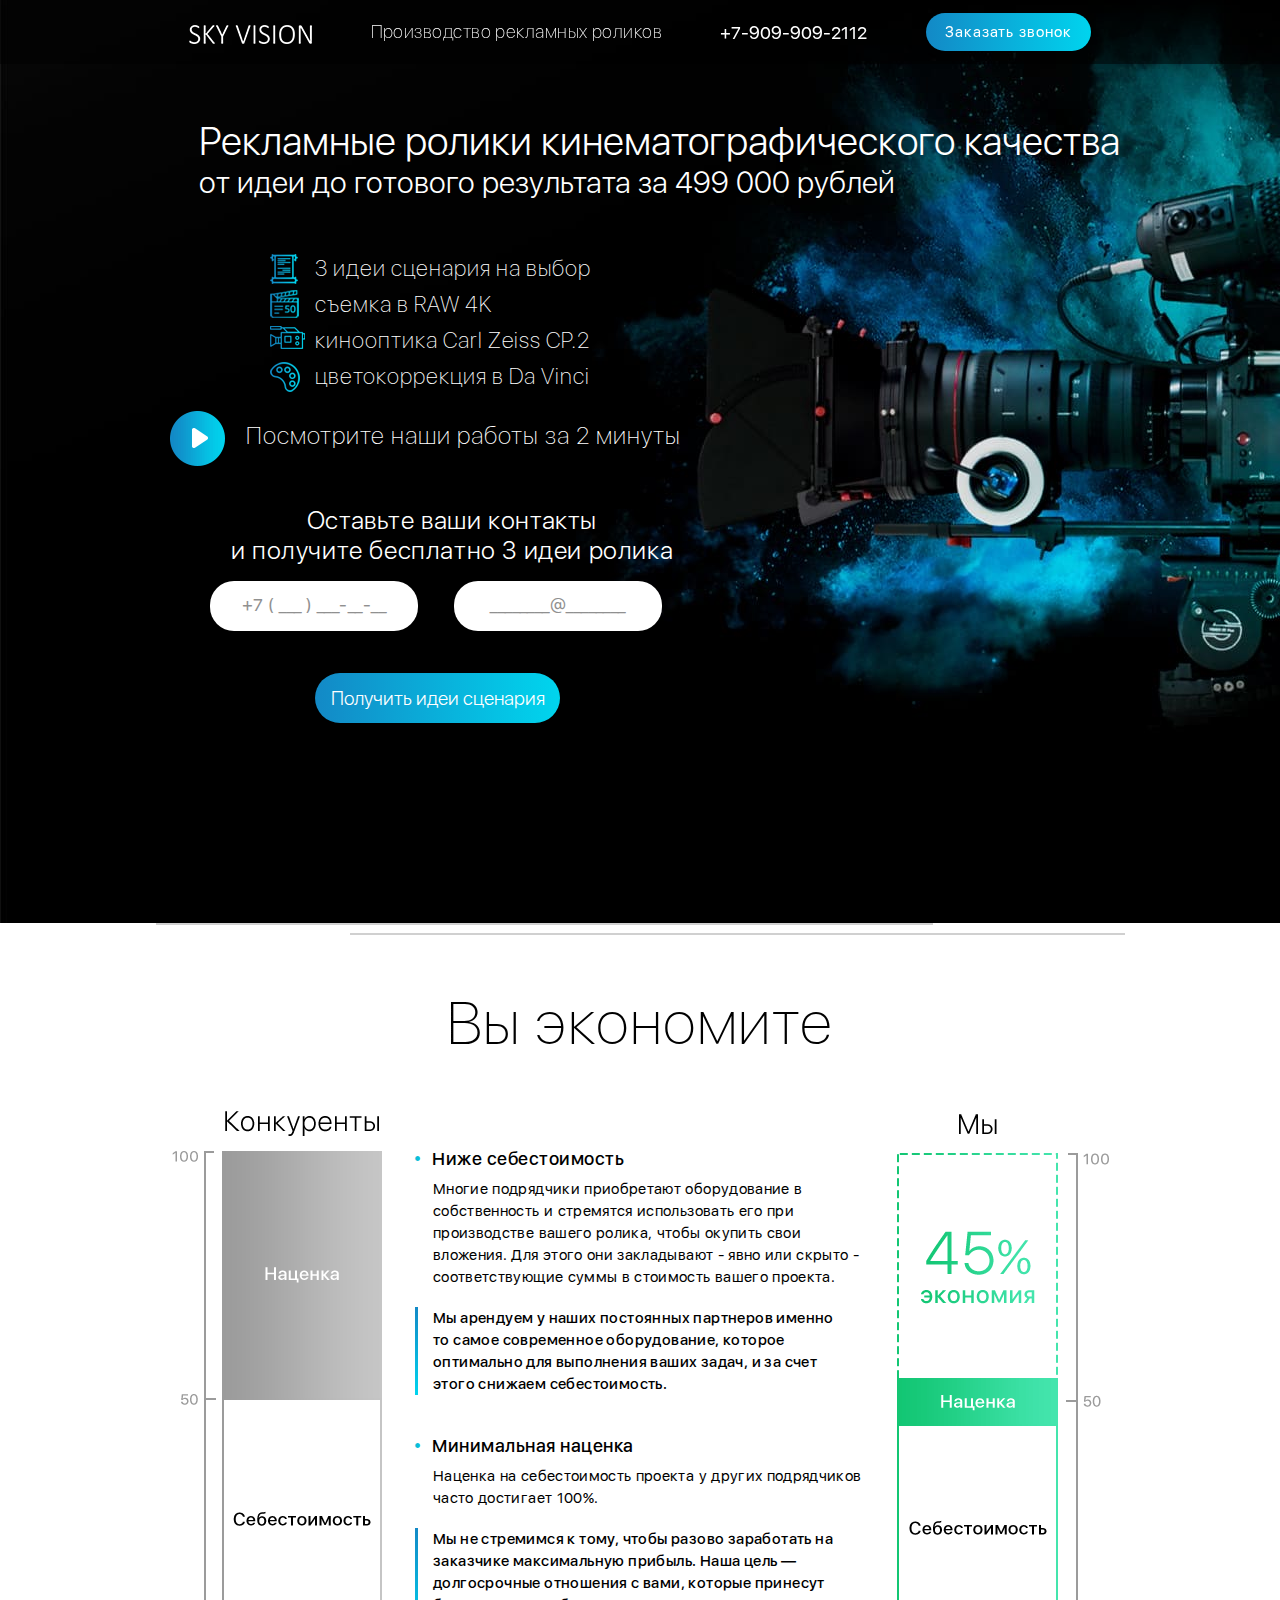
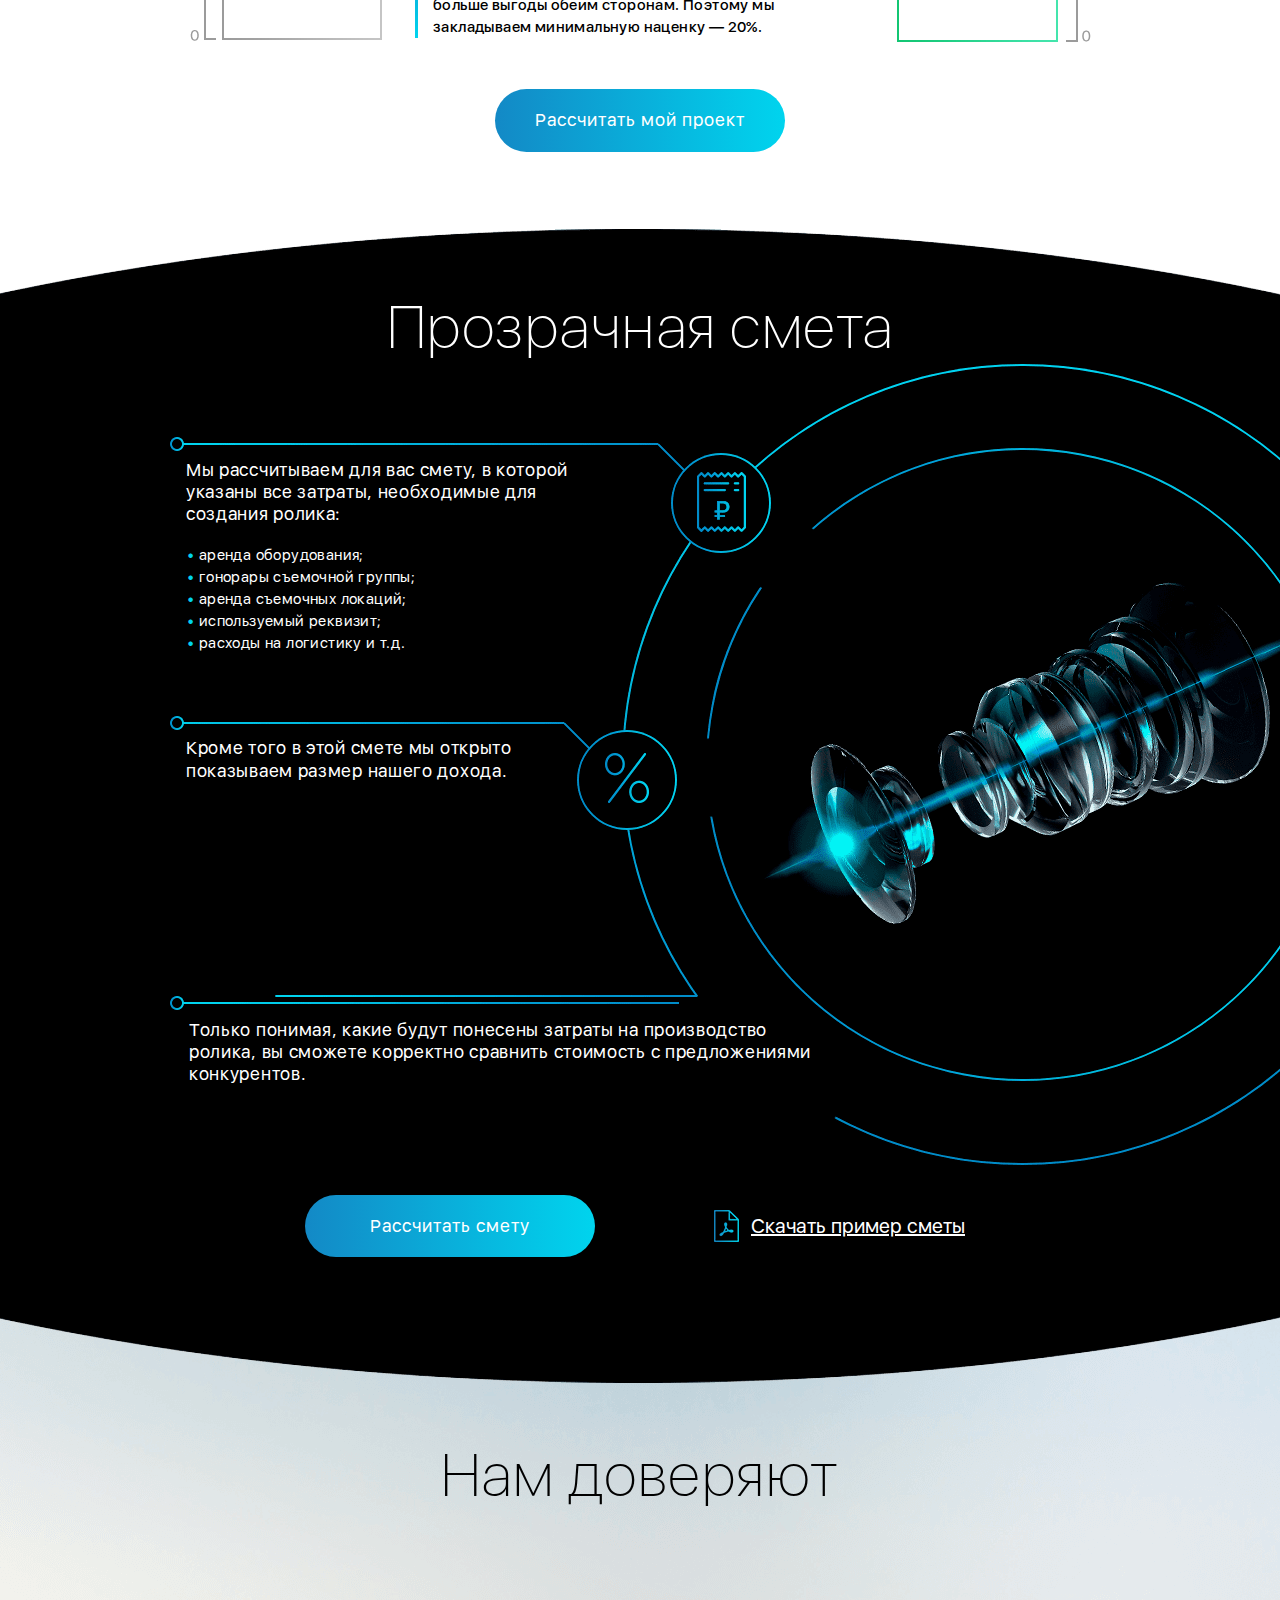
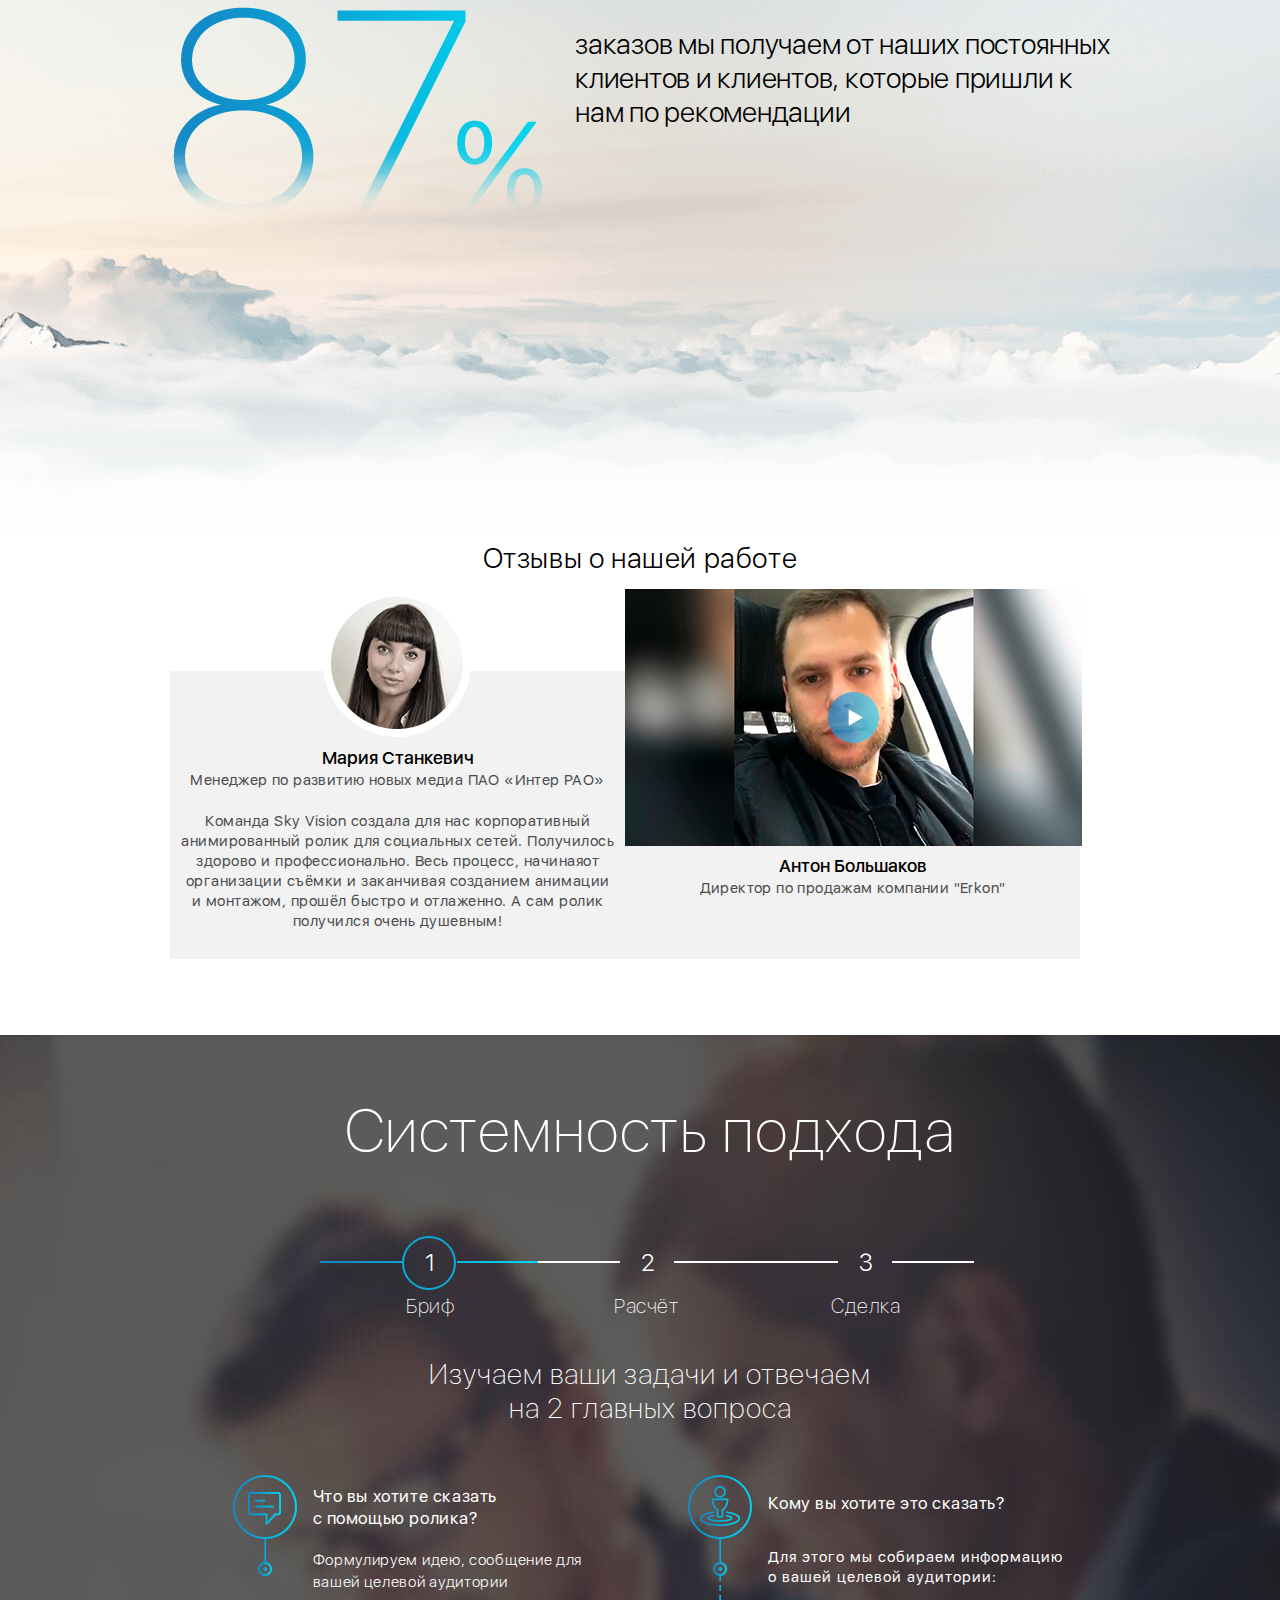
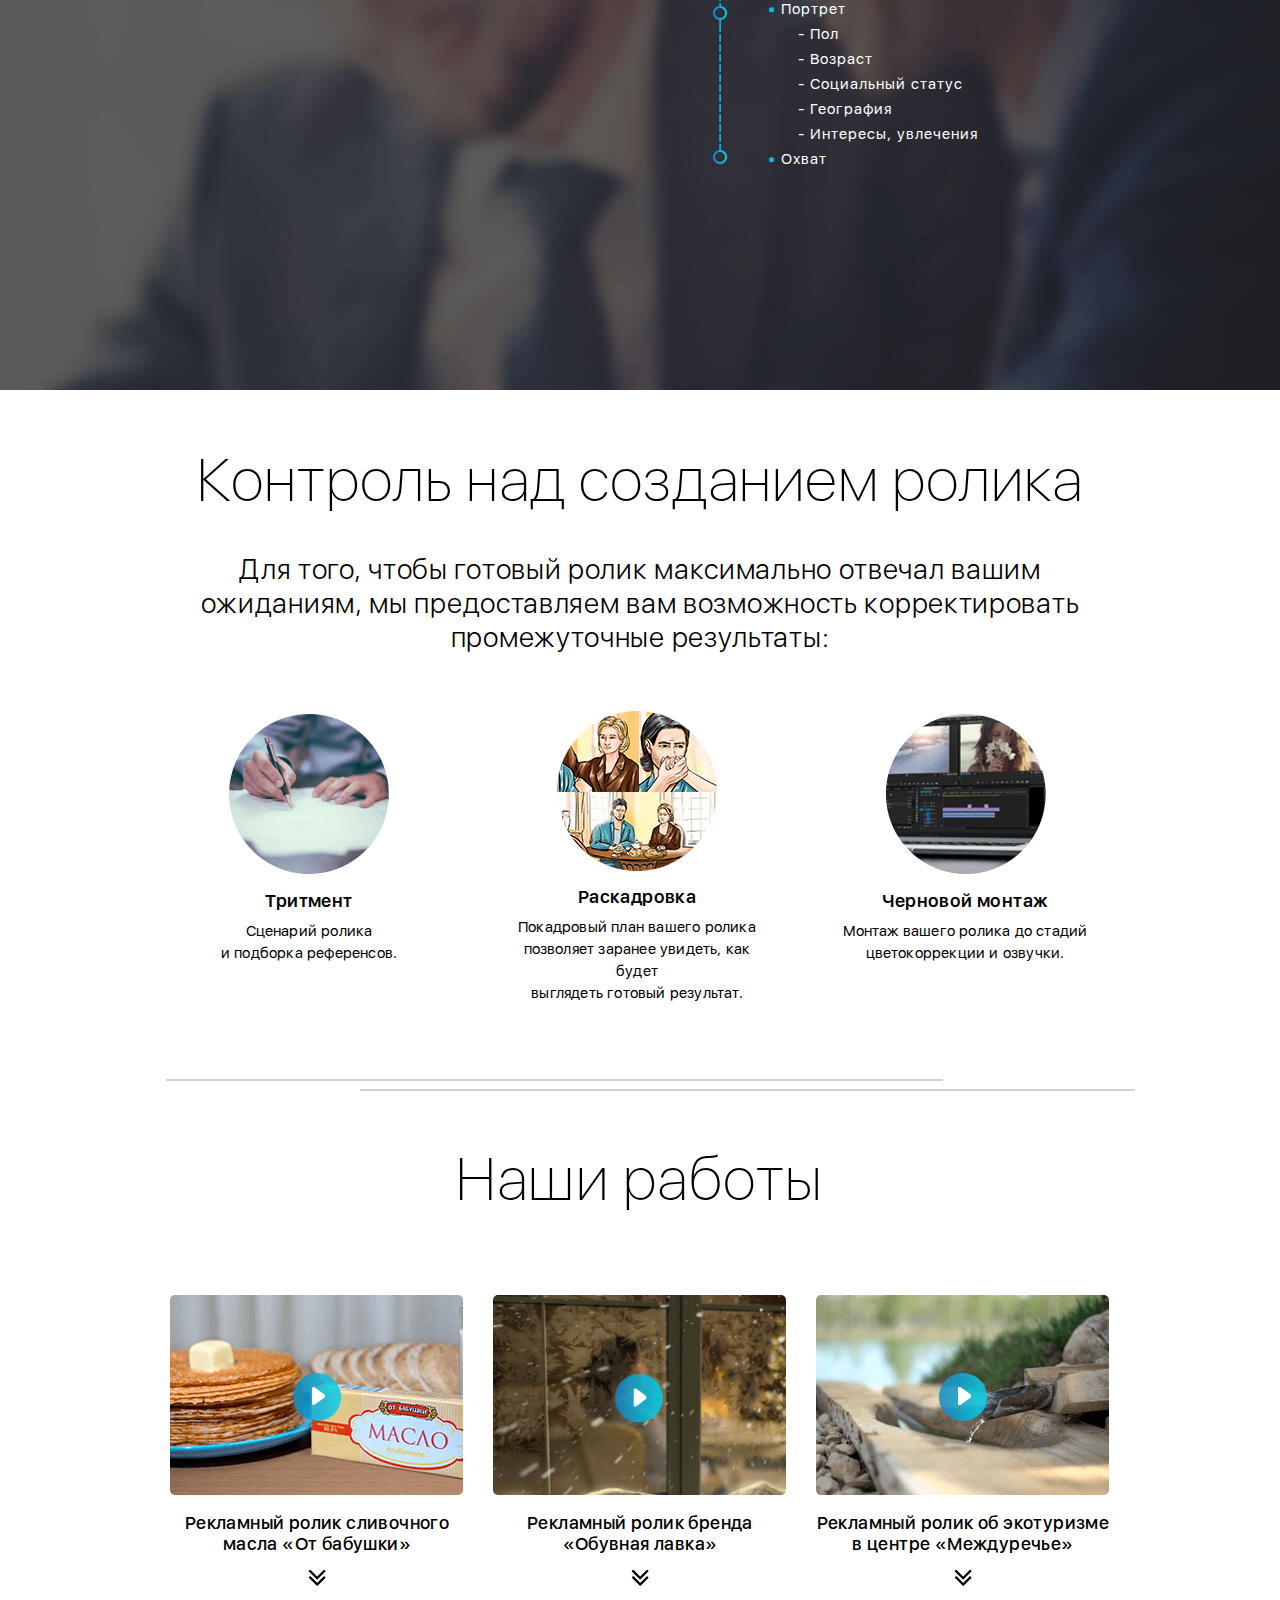
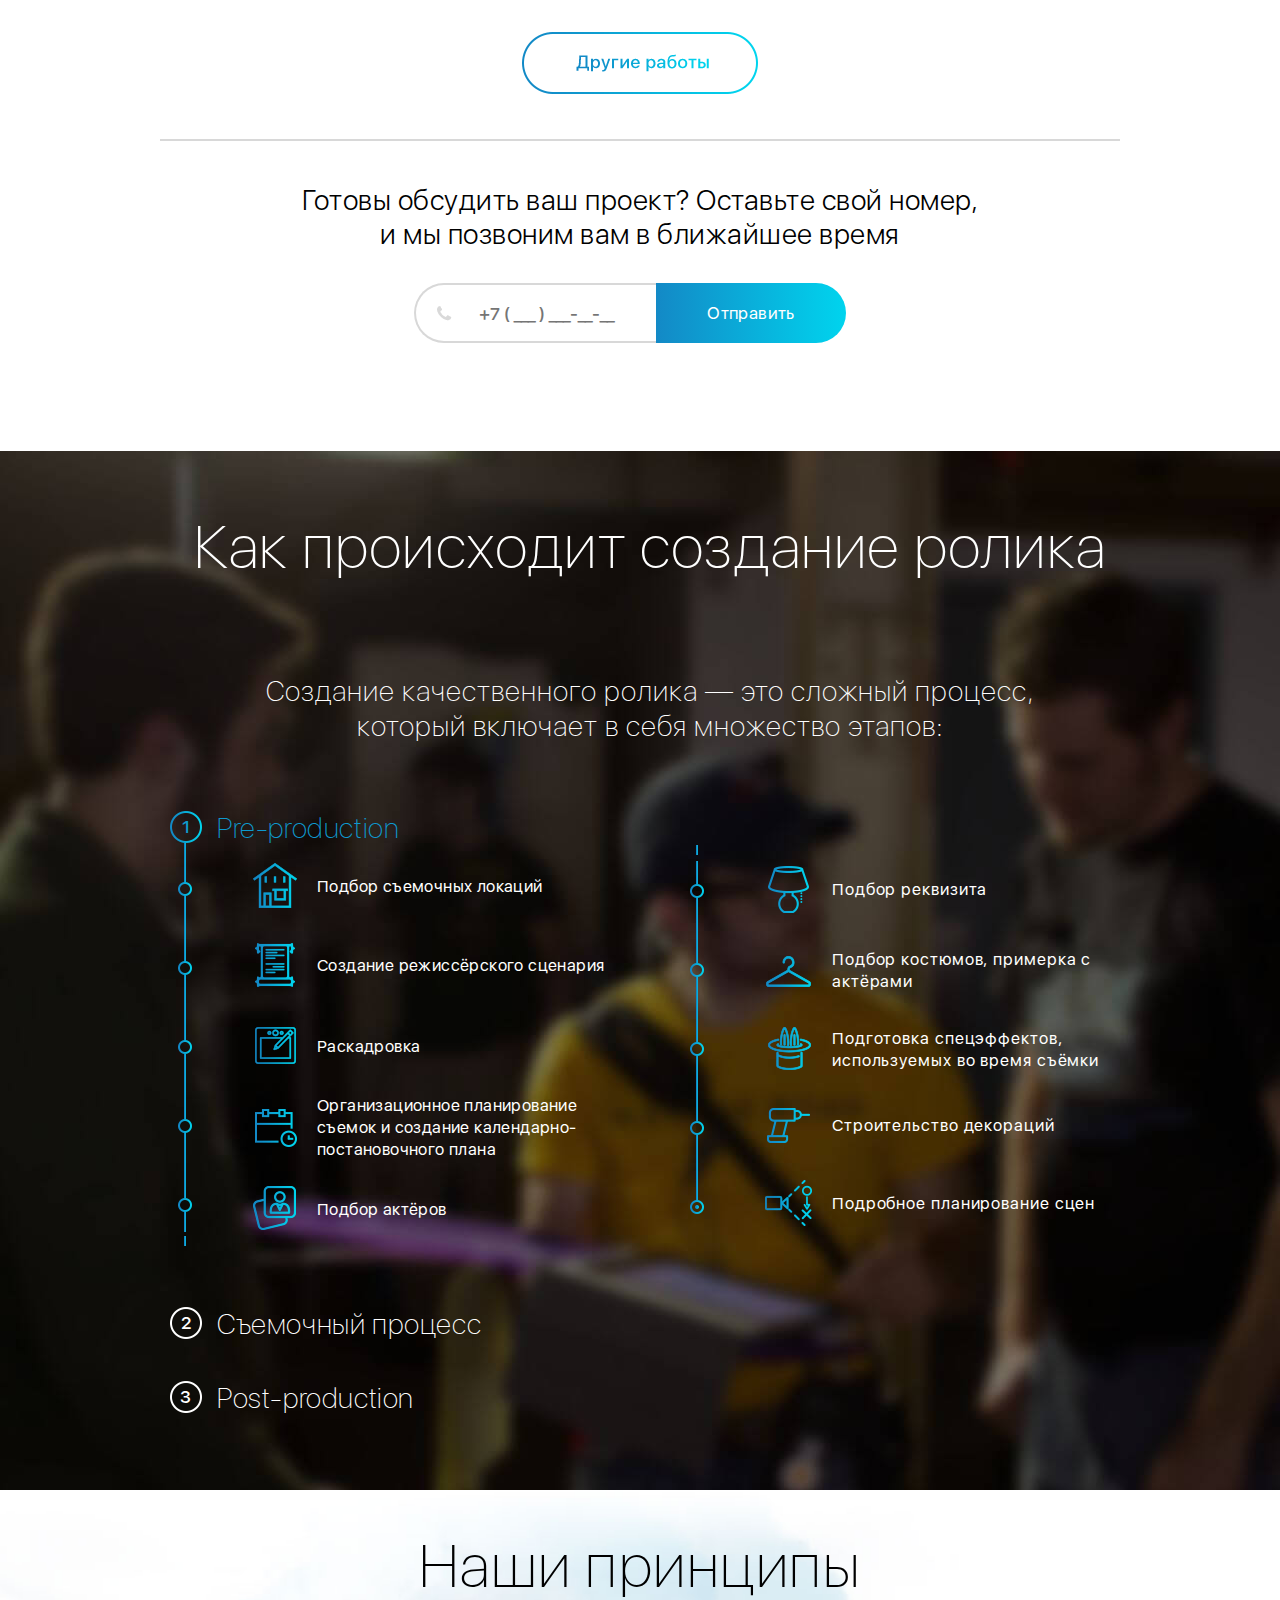
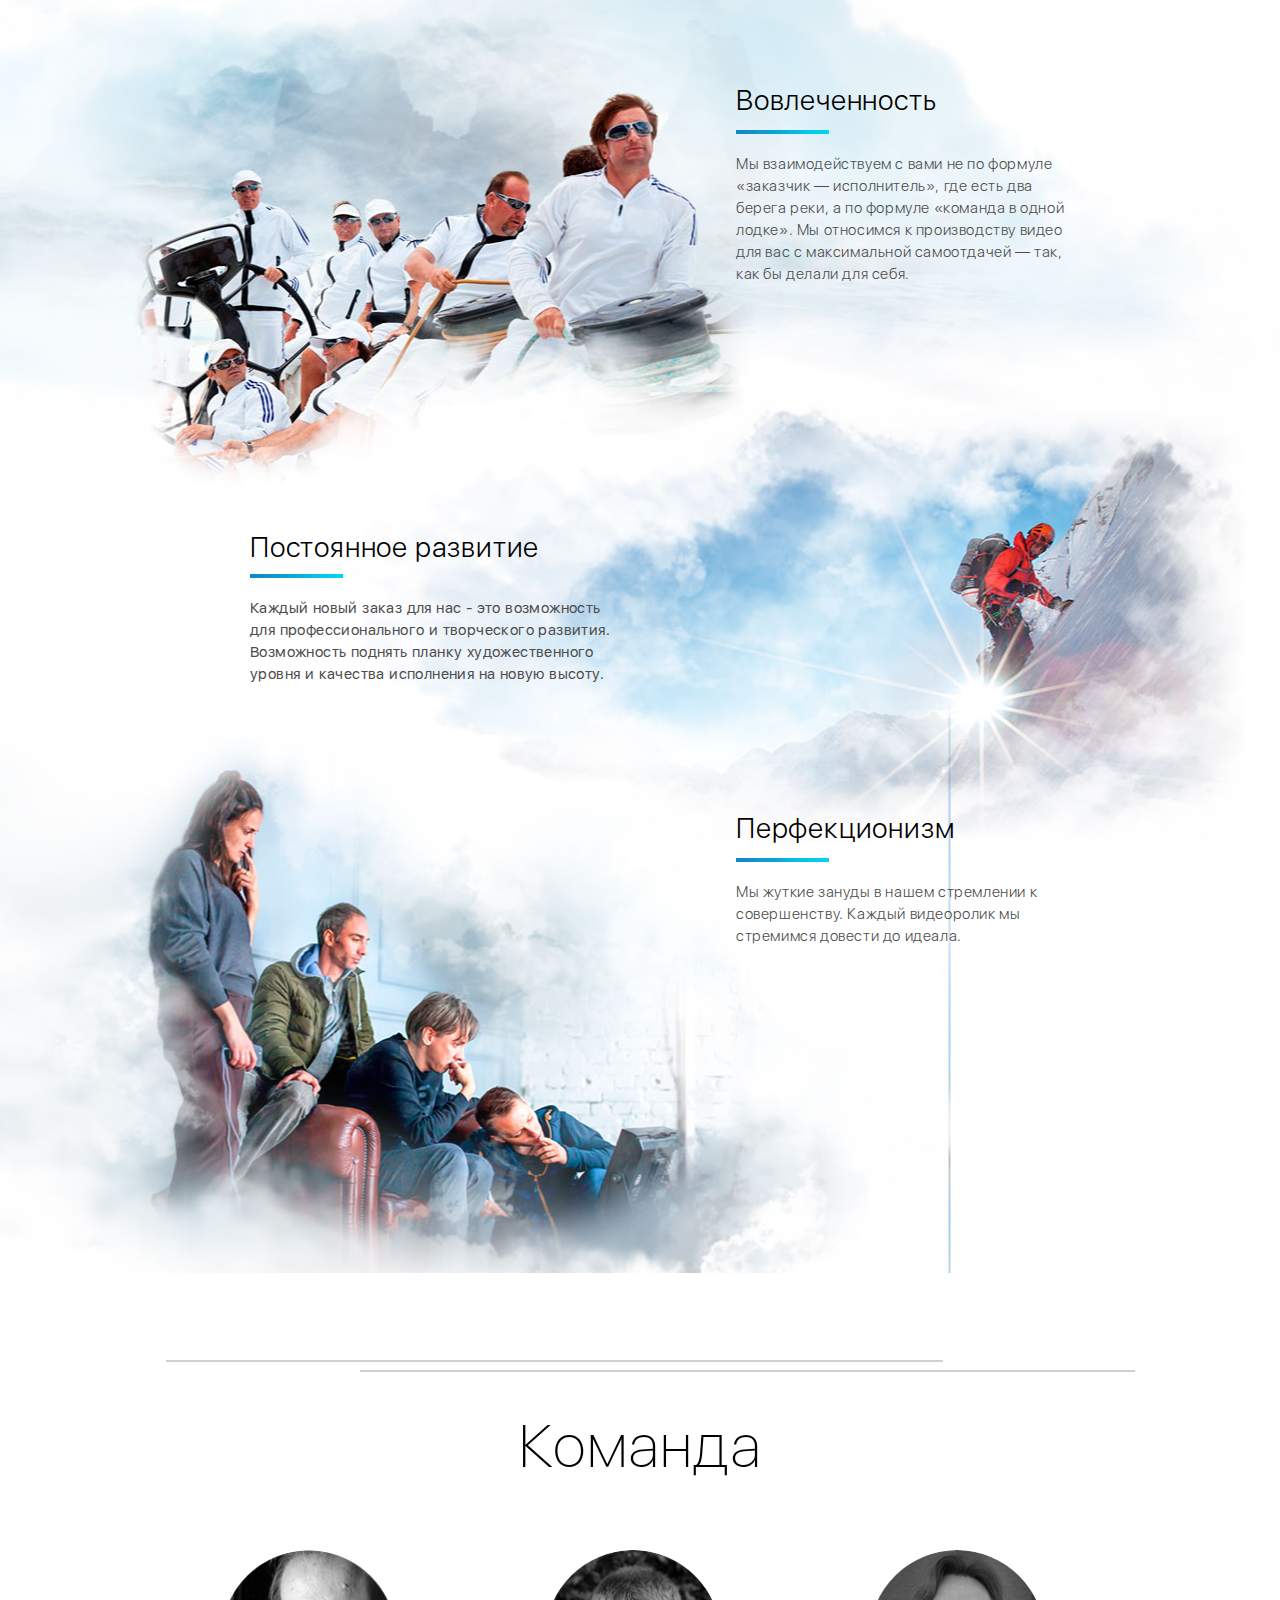
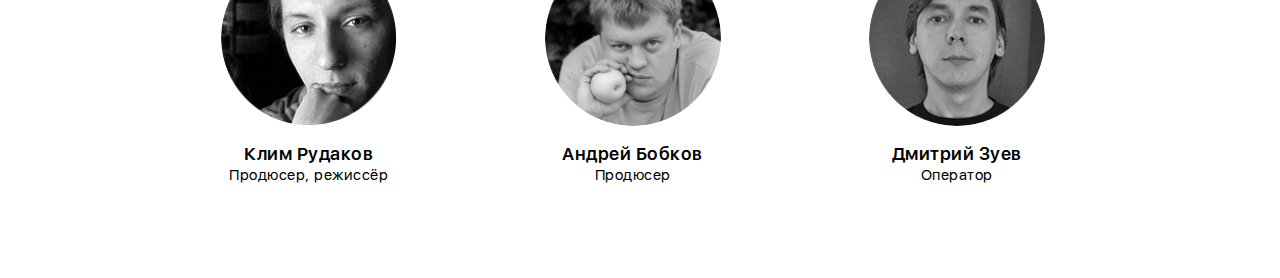
==== commit bcbd6065: "other changes from client" ====
--- a/index.html
+++ b/index.html
@@ -7,10 +7,10 @@
     <meta name = "format-detection" content = "telephone=no" />
     <!--<link rel="shortcut icon" href="img/fav.png" type="image/x-icon">-->
     <title>SKY VISION</title>
-    <link href="style.css" type="text/css" rel="stylesheet"/>
+    <link href="css/style.css" type="text/css" rel="stylesheet"/>
     <link rel="icon" href="favicon.png" sizes="16x16" type="image/png">
-    <script src="../jquery.min.js"></script>
-    <script src="../jquery-ui.js"></script>
+    <script src="js/jquery.min.js"></script>
+    <script src="js/jquery-ui.js"></script>
     <script type="text/javascript">
         $(document).ready(function(){
             $("#movie_sound2").prop('muted', false);
@@ -128,10 +128,12 @@
 				<p>цветокоррекция в Da Vinci</p>
 			</li>
 		</ul>
-		<a href="javascript:videoPlay('176524909');" class="b1_look">
-			<img src="img/b1_play.png" alt="play_button">
-			<p>Посмотрите наши работы за 2 минуты</p>
-		</a>
+		<div class="b1_video">
+			<a href="javascript:videoPlay('176524909');" >
+				<img src="img/play.png" alt="play_button">
+				Посмотрите наши работы за 2 минуты
+			</a>
+		</div>
 		<form method="post" action="mail/mail.php" id="call_send0" class="b1_form">
 			<span>Оставьте ваши контакты <br>и получите бесплатно 3 идеи ролика</span>
 			<input type="text" name="phone" placeholder="+7 ( ___ ) ___-__-__">
@@ -1435,7 +1437,7 @@
 		$('.tb2').css("display", "none");
 		$('.tb3').css("display", "none");
 
-		$('.block7').css("background-position", "0 0");
+		$('.block7').css("background-position", "0 -10px");
 	});
 
 	$('.cw2').click(function() {
--- a/css/style.css
+++ b/css/style.css
@@ -0,0 +1,1513 @@
+@font-face{font-family:sfu;src:url(../fonts/SFUIDisplay-Regular.otf);}
+
+@font-face{font-family:sfum;src:url(../fonts/SFUIDisplay-Medium.otf);}
+
+@font-face{font-family:sfut;src:url(../fonts/SFUIDisplay-Thin.otf);}
+
+@font-face{font-family:sful;src:url(../fonts/SFUIDisplay-Light.otf);}
+
+@font-face{font-family:sfusb;src:url(../fonts/SFUIDisplay-Semibold.otf);}
+
+*{margin:0;padding:0;}
+
+body{-webkit-text-size-adjust:none;}
+
+li{list-style:none;}
+
+.clear{clear:both;}
+
+.wrapper{width:960px;margin:0 auto;}
+
+.rekl_h1{width:800px !important;}
+
+.header{width:100%;min-width:980px;max-width:1300px;background: rgba(0, 0, 0, 0.49);height:64px;display:block;margin:0 auto;text-align: center;}
+
+.h_wrap{width:100%;min-width:980px;position:fixed;z-index:100;top:0;}
+
+.header .wrapper{
+	display: inline-flex;
+	justify-content: space-around;
+	align-items:center;
+}
+
+.logo{
+	width: 123px;
+	height: 23px;}
+
+.h_t1{
+	color: #ffffff;
+	font-family: 'sfut';
+	font-size: 18px;
+	font-weight: 400;
+	font-style: normal;
+	line-height: 64px;
+	text-align: left;
+	letter-spacing: 0.45px;
+}
+.header a{text-decoration: none;}
+.header a.h_callme{
+	width:165px;height:28px;
+	display:block;text-align:center;
+	background:linear-gradient(to right, #1389c6, #00d4ee);
+	border-radius:35px;font:15px sfu;
+	color:#fff;
+	text-decoration:none;
+	padding-top: 10px;
+	letter-spacing: .9px;
+}
+
+.header a.h_callme:hover{background:linear-gradient(to right, #094463, #006a77);}
+
+.h_phone{
+	font: 18px sfu;
+	color:#fff;
+}
+
+.block1 {
+	width: 1300px;
+	position: relative;
+	min-width: 980px;
+	margin: auto;
+	padding-top: 63px;
+	background-image: url(../img/bg1.jpg);
+	background-color: black;
+	padding-bottom: 200px;
+	background-position: bottom;
+}
+
+.block1 .wrapper .b1_h1 {
+	color: white;
+	font-family: 'sful';
+	font-size: 39px;
+	font-weight: 300;
+	font-style: normal;
+	letter-spacing: normal;
+	line-height: normal;
+	text-align: left;
+	padding-top: 55px;
+	padding-left: 29px;
+}
+
+.block1 .wrapper .b1_h2 {
+	color: white;
+	font-family: 'sful';
+	font-size: 30px;
+	font-weight: 300;
+	font-style: normal;
+	letter-spacing: normal;
+	line-height: normal;
+	text-align: left;
+	/* padding-top: 55px; */
+	padding-left: 29px;
+}
+
+.block1 .wrapper .b1_list {
+	padding-left: 100px;
+	margin-top: 45px;
+	width: 380px;
+}
+
+.block1 .wrapper .b1_list li {
+	height: 36px;
+	display: block;
+	position: relative;
+}
+
+.block1 .wrapper .b1_list li img {
+	position: absolute;
+	top: 25%;
+}
+
+.block1 .wrapper .b1_list li p {
+	color: #ffffff;
+	font-family: 'sfut';
+	font-size: 22px;
+	padding-left: 45px;
+	padding-top: 10px;
+	font-weight: 300;
+	font-style: normal;
+	letter-spacing: 1px;
+	line-height: normal;
+	/* text-decoration: underline; */
+	text-align: left;
+}
+
+.b1_video a{font:24px sfut;color:#fff;text-decoration:none;letter-spacing:1px;margin-right: 22px;}
+.b1_video img{margin-right: 15px;position:relative;top: 22px;}
+
+.b1_video a:hover{text-decoration:underline;color:#07bae0;}
+.b1_video a:hover img{opacity: 0.7;}
+
+.block1 .wrapper .b1_form {
+	margin-top: 55px;
+	margin-left: 40px;
+	width: fit-content;
+}
+
+.block1 .wrapper .b1_form span {
+	color: #ffffff;
+	font-family: 'sful';
+	font-size: 25px;
+	font-weight: 300;
+	text-align: center;
+	font-style: normal;
+	letter-spacing: 0.6px;
+	line-height: normal;
+	display: block;
+	margin-bottom: 16px;
+}
+
+.block1 .wrapper .b1_form input::placeholder {
+	color: #909090;
+	font-family: "sfu";
+	font-size: 18px;
+	font-weight: 500;
+	font-style: normal;
+	line-height: normal;
+	text-align: center;
+	letter-spacing: 0.45px;
+}
+.block1 .wrapper .b1_form input {
+	width: 208px;
+	height: 50px;
+	border-radius: 24px;
+	background-color: #ffffff;
+	border: none;
+	margin-right: 32px;
+	text-align: center;
+}
+
+.block1 .wrapper .b1_form button {
+	width: 245px;
+	height: 50px;
+	border-radius: 25px;
+	background-color: #ffffff;
+	background-image: linear-gradient(to right, #1389c6 0%, #00d5ee 100%);
+	margin-top: 42px;
+	margin-left: 105px;
+	color: #ffffff;
+	font-family: "sful";
+	font-size: 19px;
+	border: none;
+}
+.block1 .wrapper .b1_form button:hover{
+	cursor: pointer;
+	opacity: 0.8;
+}
+
+
+.block2{width:100%;min-width:980px;display:inline-block;padding-bottom:70px;}
+
+.b2_h1{text-align:center;font:60px sfut;color:#000;padding-top: 56px;letter-spacing: 1.5px;}
+
+.b2_ul1{display:inline-block;margin-top:80px;margin-left: 15px;}
+
+.b2_ul1 li{float:left;width:281px;margin-right: 42px;}
+
+.b2_ul1 li:last-child{margin-right:0;}
+
+.b2_ul1 li img{float:left;/* margin-left: 5px; */}
+
+.b2_ul1 li span{float:left;font:28px sful;color:#000;margin-top: 6px;letter-spacing: .5px;margin-left: 24px;}
+
+.b2_ul1 li p{display:inline-block;font:15px sfu;color:#000;line-height: 22px;letter-spacing:.4px;margin-top: 22px;margin-left:-5px;}
+
+.b2_ul2{margin-top: 50px;margin-left: 16px;overflow: hidden;}
+
+.b2_ul2 li{float:left;text-align:center;width:127px;margin-right: 28px;}
+
+.b2_ul2 li:first-child{text-align:left;width:auto;padding-right: 22px;}
+
+.b2_ul2 li:last-child{margin-right:0;width:auto;margin-left: 18px;}
+
+.b2_ul2 li img{opacity:0.7;}
+
+.line{background:url(../img/line.png) no-repeat center top;width:100%;min-width:980px;height:12px;}
+
+.block3{width:100%;min-width:980px;padding-bottom: 34px;}
+
+.b3_h1{text-align:center;font:60px sfut;color:#000;padding-top: 52px;letter-spacing: 1.5px;padding-bottom:50px;}
+
+.b3_left{float:left;margin-left: 10px;}
+
+.b3_right{float:right;margin-right: 3px;}
+
+.b3_middle{width:450px;float:left;margin-left: 33px;}
+
+.b3m_b1_dot{color:#0abed9;font-size:20px;float:left;margin-right: 11px;margin-left: -1px;}
+
+.b3m_b1_text1{float:left;font:18px sfum;color:#000;letter-spacing: 0.5px;}
+
+.b3m_b1{display:inline-block;margin-top: 40px;}
+
+.b3m_b2{display:inline-block;font:15px sfu;color:#000;margin-left: 18px;line-height: 22px;margin-top: 3px;letter-spacing: .35px;}
+
+.b3m_b3{width:3px;background:linear-gradient(to bottom, #1389c6, #00d4ee);margin-top: 24px;}
+
+.b3m_b3_text1{font:15px sfum;color:#000;letter-spacing: .4px;margin-left: 18px;line-height: 22px;width: 420px;margin-top: -5px;}
+
+.b3_button{width:290px;height: 43px;display:block;text-align:center;background:linear-gradient(to right, #1389c6, #00d4ee);border-radius:35px;font:18px sfu;color:#fff;text-decoration:none;margin: 43px auto;padding-top:20px;letter-spacing:1px;}
+
+.b3_button:hover{background:linear-gradient(to right, #094463, #006a77);}
+
+.block4{width:100%;min-width:980px;background:url(../img/bg3.png) no-repeat center top;height:1185px;overflow:hidden;position:relative;z-index:3;}
+
+.b4_b1{width:100%;padding-top:70px;position:relative;z-index:1;}
+
+.b4_h1{text-align:center;font:60px sfut;color:#fff;padding-top: 62px;letter-spacing: 1.5px;}
+
+.b4_b2{color:#fff;width:395px;font:18px sfu;margin-left: 26px;margin-top: 27px;letter-spacing: .7px;line-height: 22px;}
+
+.b4_b1 ul{margin-top: 21px;margin-left: 29px;}
+
+.b4_b1 ul li{font:15px sfu;color:#00d4ed;margin-bottom: 4px;    margin-left: -2px;    letter-spacing: .4px;}
+
+.b4_b1 ul li span{color:#fff;}
+
+.b4_b3{color:#fff;width:395px;font:18px sfu;margin-left: 26px;margin-top: 84px;letter-spacing: .7px;line-height: 23px;}
+
+.b4_b4{color:#fff;width:635px;font:18px sfu;margin-left: 29px;line-height: 22px;letter-spacing: .7px;margin-top: 237px;}
+
+.b4_bottom{
+	width: 670px;
+	display: flex;
+	justify-content: space-between;
+	flex-direction: row;
+	margin: auto;
+	margin-top: 110px;
+}
+
+.b4_button{width:290px;height: 42px;display:block;text-align:center;
+	background:linear-gradient(to right, #1389c6, #00d4ee);border-radius:35px;
+	font:18px sfu;color:#fff;text-decoration:none;padding-top: 20px;
+	position:relative;z-index:2;letter-spacing:1px;
+}
+
+.b4_button:hover{background:linear-gradient(to right, #094463, #006a77);}
+
+.b4_download{
+	color: #ffffff;
+	font-family: "sfu";
+	font-size: 20px;
+	font-weight: 500;
+	display: flex;
+	justify-content: center;
+	flex-direction: row;
+	align-items: center;
+	margin-right: 10px;
+}
+.b4_download span{
+	padding-left: 12px;
+}
+
+.b4_download:hover{text-decoration:underline;color:#07bae0;}
+.b4_download:hover img{opacity: 0.7;}
+
+.block5{width:100%;min-width:980px;background:url(../img/bg5.png) no-repeat center top;height: 1250px;position:relative;z-index:2;margin-top:-350px;}
+
+.b5_h1{text-align:center;font:60px sfut;color:#000;padding-top: 375px;letter-spacing: 1.5px;}
+
+.b5_img1{float:left;margin-top: 67px;margin-left: 10px;}
+
+.b5_b1{float:right;font:28px sful;color:#000;letter-spacing: -.25px;margin-top: 117px;width: 545px;}
+
+.block5 ul{margin-top: 141px;overflow: hidden;}
+
+.block5 ul li{float:left;margin-right: -1px;margin-left: 28px;}
+
+.block5 ul li:last-child{margin-right:0;margin-left: 14px;}
+
+.block6{width:100%;min-width:980px;margin-top: -203px;}
+
+.b6_h1{text-align:center;font:28px sful;color:#000;padding-top:30px;letter-spacing: .6px;}
+
+.b6_block{width:455px;text-align:center;}
+
+.b6_block img{position:relative;z-index:2;}
+
+.b6b_b1{width:455px;background:#f2f2f2;height:305px;position:relative;z-index:1;margin-top:-150px;}
+
+.b6b_b1_t1{font:18px sfum;color:#000;padding-top: 76px;}
+
+.b6b_b1_t2{font:15px sfu;color:#4d4d4d;padding-top: 3px;letter-spacing: .4px;}
+
+.b6b_b1_t3{font:15px sfu;color:#4d4d4d;margin-top: 22px;line-height:20px;padding:0 10px;letter-spacing: .5px;}
+
+.example{margin: 14px auto 40px;}
+
+.example button, .example button{background:transparent;border:0;color:#fff;opacity:.5;}
+
+.example button:hover, .example button:hover{opacity:1;}
+
+.example button:disabled, .example button:disabled{opacity:.2;}
+
+.example .forward, .example .backward{float:left;width:300px;height:100px;font-size:60px;}
+
+.example .forward{float:right;}
+
+.example .frame{margin:0 auto;width:940px;height:370px;line-height:200px;overflow:hidden;text-shadow:none;}
+
+.example .frame ul{list-style:none;margin:0;padding:0;height:100%;font-size:50px;}
+
+.example .frame ul li{float:left;width:455px;height:100%;padding:0;color:#3a3c47;text-align:center;}
+.pointer {cursor:pointer;}
+
+.example .scrollbar{margin: 35px auto 25px;width:940px;height:20px;line-height:0;background:#ebebeb;border-radius:35px;}
+
+.example .scrollbar .handle{width:455px;height:20px;background:linear-gradient(to right, #1389c6, #00d4ee);cursor:pointer;border-radius:35px;}
+
+.example .scrollbar .handle .mousearea{position:absolute;top:-9px;left:0;width:100%;height:20px;}
+
+.example .pages{list-style:none;margin:20px 0;padding:0;text-align:center;}
+
+.example .pages li{display:inline-block;width:14px;height:14px;margin:0 4px;text-indent:-999px;border-radius:10px;cursor:pointer;overflow:hidden;background:#fff;box-shadow:inset 0 0 0 1px rgba(0,0,0,.2);}
+
+.example .pages li:hover{background:#aaa;}
+
+.example .pages li.active{background:#666;}
+
+.example .controls{margin:50px 0 0;text-align:center;}
+
+.example .controls .divider{display:inline-block;margin:0 10px;}
+
+.example .controls button{line-height:32px;vertical-align:middle;font-family:Novecento, sans-serif;}
+
+.example .controls button i{position:relative;top:-2px;margin:5px;padding:0;font-size:32px;vertical-align:middle;}
+
+.b6_video{float:left;text-align:center;margin-left:10px;margin-right: 30px;margin-top: 37px;width: 455px;}
+
+.b6_video + .b6_video{
+
+	margin-left:0; margin-right:0;
+
+}
+
+.b6_video img{cursor:pointer;width:100%;border-radius: 5px;}
+
+.b6_video p{font:18px sfum;color:#000;margin-bottom: 3px;margin-top:13px;letter-spacing: .5px;}
+
+.b6_video span{font:15px sfu;color:#4d4d4d;margin-top:13px;letter-spacing:.3px;width:450px;display:block;margin:0 auto;}
+
+.block7{background:url(../img/sprite1.jpg) no-repeat center;background-position:0 -2772px;width:1300px;min-width:980px;min-height:955px;margin:0 auto;margin-top: 36px;}
+
+.b7_h1{text-align:center;font:60px sfut;color:#fff;padding-top: 60px;margin-bottom:70px;letter-spacing: 1.5px;}
+
+.cir_num{width:220px;text-align:center;position:absolute;z-index:1;margin-top:12px;color:#fff;font:24px sful;}
+
+.circ_first{margin-left:150px;}
+
+.circ_wrap{background:url(../img/line1.png) no-repeat center;width:218px;height:54px;display:inline-block;cursor:pointer;float:left;position:relative;}
+
+.arcContain{width:54px;height:54px;position:relative;margin:0 auto 0;transform:rotate(180deg);z-index:2;}
+
+.hover1:hover .archide{width:50%;height:0%;position:absolute;top:0;right:0;overflow:hidden;-webkit-animation:appear 0.2s ease-in 0.2s forwards;-moz-animation:appear 0.2s ease-in 0.2s forwards;-o-animation:appear 0.2s ease-in 0.2s forwards;animation:appear 0.2s ease-in 0.2s forwards;}
+
+.hover1:hover .archideLeft{top:auto;bottom:0;right:auto;left:0;-webkit-animation:appear 0.2s ease-out forwards;-moz-animation:appear 0.2s ease-out forwards;-o-animation:appear 0.2s ease-out forwards;animation:appear 0.2s ease-out forwards;}
+
+.hover1:hover .arc{width:54px;height:54px;border-radius:50%;border:2px solid #fff;position:absolute;top:0;right:0;-moz-box-sizing:border-box;-webkit-box-sizing:border-box;box-sizing:border-box;}
+
+.hover1:hover .archideLeft .arc{top:auto;bottom:0;right:auto;left:0;}
+
+.hover2:hover .archide{width:50%;height:0%;position:absolute;top:0;right:0;overflow:hidden;-webkit-animation:appear 0.2s ease-in 0.2s forwards;-moz-animation:appear 0.2s ease-in 0.2s forwards;-o-animation:appear 0.2s ease-in 0.2s forwards;animation:appear 0.2s ease-in 0.2s forwards;}
+
+.hover2:hover .archideLeft{top:auto;bottom:0;right:auto;left:0;-webkit-animation:appear 0.2s ease-out forwards;-moz-animation:appear 0.2s ease-out forwards;-o-animation:appear 0.2s ease-out forwards;animation:appear 0.2s ease-out forwards;}
+
+.hover2:hover .arc{width:54px;height:54px;border-radius:50%;border:2px solid #fff;position:absolute;top:0;right:0;-moz-box-sizing:border-box;-webkit-box-sizing:border-box;box-sizing:border-box;}
+
+.hover2:hover .archideLeft .arc{top:auto;bottom:0;right:auto;left:0;}
+
+.hover3:hover .archide{width:50%;height:0%;position:absolute;top:0;right:0;overflow:hidden;-webkit-animation:appear 0.2s ease-in 0.2s forwards;-moz-animation:appear 0.2s ease-in 0.2s forwards;-o-animation:appear 0.2s ease-in 0.2s forwards;animation:appear 0.2s ease-in 0.2s forwards;}
+
+.hover3:hover .archideLeft{top:auto;bottom:0;right:auto;left:0;-webkit-animation:appear 0.2s ease-out forwards;-moz-animation:appear 0.2s ease-out forwards;-o-animation:appear 0.2s ease-out forwards;animation:appear 0.2s ease-out forwards;}
+
+.hover3:hover .arc{width:54px;height:54px;border-radius:50%;border:2px solid #fff;position:absolute;top:0;right:0;-moz-box-sizing:border-box;-webkit-box-sizing:border-box;box-sizing:border-box;}
+
+.hover3:hover .archideLeft .arc{top:auto;bottom:0;right:auto;left:0;}
+
+@-webkit-keyframes appear{to{height:100%;}
+
+}
+
+@-moz-keyframes appear{to{height:100%;}
+
+}
+
+@-o-keyframes appear{to{height:100%;}
+
+}
+
+@keyframes appear{to{height:100%;}
+
+}
+
+.circ_active{width:54px;height:54px !important;border-radius:50%;border:2px solid #0aabd8 !important;position:absolute;top:0;right:0;-moz-box-sizing:border-box;-webkit-box-sizing:border-box;box-sizing:border-box;}
+
+.circ_active1{background:url(../img/line_ac.png) no-repeat !important;}
+
+.circ_active2 .archide{width:50%;height:100%;position:absolute;top:0;right:0;overflow:hidden;-webkit-animation:disappear 0.2s ease-in 0.2s forwards;-moz-animation:disappear 0.2s ease-in 0.2s forwards;-o-animation:disappear 0.2s ease-in 0.2s forwards;animation:disappear 0.2s ease-in 0.2s forwards;}
+
+.circ_active2 .archideLeft{top:auto;bottom:0;right:auto;left:0;-webkit-animation:disappear 0.2s ease-out forwards;-moz-animation:disappear 0.2s ease-out forwards;-o-animation:disappear 0.2s ease-out forwards;animation:disappear 0.2s ease-out forwards;}
+
+.circ_active2 .arc{width:54px;height:54px;border-radius:50%;border:2px solid #0aabd8;position:absolute;top:0;right:0;-moz-box-sizing:border-box;-webkit-box-sizing:border-box;box-sizing:border-box;}
+
+.circ_active2 .archideLeft .arc{top:auto;bottom:0;right:auto;left:0;}
+
+@-webkit-keyframes disappear{to{height:0%;}
+
+}
+
+@-moz-keyframes disappear{to{height:0%;}
+
+}
+
+@-o-keyframes disappear{to{height:0%;}
+
+}
+
+@keyframes disappear{to{height:0%;}
+
+}
+
+.c_t1{float:left;font:20px sfut;color:#fff;margin-left: 236px;margin-top: 4px;letter-spacing: .5px;}
+
+.c_t2{float:left;font:20px sfut;color:#fff;margin-left: 160px;margin-top: 4px;letter-spacing: .5px;}
+
+.c_t3{float:left;font:20px sfut;color:#fff;margin-left: 153px;margin-top: 4px;letter-spacing: .5px;}
+
+.text_block{text-align:center;font:28px sfut;color:#fff;width:835px;margin: 39px auto 0;letter-spacing: 1px;}
+
+.forg_l1{float:left;background:url(../img/z1.png) no-repeat left top;width:295px;text-align:left;padding-left:80px;margin-top:50px;}
+
+.forg_l1 p{font:17px sfu;color:#fff;padding-top:10px;letter-spacing: .6px;line-height:22px;}
+
+.forg_l1 div{font:15.2px sful !important;color:#fff;letter-spacing:.7px;line-height:22px !important;margin-top:20px;}
+
+.forg_r1{float:right;width:300px;background:url(../img/z2.png) no-repeat left top;padding-left:80px;margin-top:50px;text-align:left;}
+
+.forg_r1 p{font:17px sfu;color:#fff;letter-spacing:.5px;padding-top:18px;}
+
+.forg_r1 div{font:15px sfu !important;color:#fff;margin-top:34px;line-height:20px !important;}
+
+.forg_r1_t1{font:16px sfut !important;color:#fff;margin-top:5px !important;}
+
+.forg_r1_t1 b{color:#0abed9;}
+
+.forg_l2{float:left;width:240px;text-align:left;margin-left:90px;}
+
+.forg_l2_h1{font:26px sfut;color:#fff;letter-spacing:.5px;}
+
+.forg_l2_block{background:url(../img/z3.png) no-repeat left top;width:140px;padding-left:80px;height:328px;margin-top:40px;}
+
+.forg_l2_block p{font:16.6px sfu;color:#fff;padding-top:25px;letter-spacing:.7px;margin-bottom:42px;}
+
+p{}
+
+.citr_forg{float:left;margin-left:50px;margin-top:20px;}
+
+.forg_r2{float:left;width:290px;text-align:left;margin-left:90px;}
+
+.forg_r2_h1{font:26px sfut;letter-spacing:.5px;color:#fff;}
+
+.forg_r2_block{background:url(../img/z4.png) no-repeat left top;width:265px;padding-left:80px;height:331px;margin-top:40px;}
+
+.forg_r2_block p{font:15px sfu;color:#fff;padding-top:0;margin-bottom:76px;line-height:22px;padding-top:4px;letter-spacing:.4px;}
+
+.forg_r2_block p:last-child{padding-top:0;position:relative;top:-6px;}
+
+.b7_line{width:290px;border-bottom:2px solid #fff;margin:70px auto;}
+
+.text_block1{text-align:center;font:28px sfut;color:#fff;width:715px;margin:70px auto 0;}
+
+.b7_form{width:452px;margin:55px auto 0;}
+
+.b7_form input[type="text"]{width:180px;height:60px;background:url(../img/txt.png) no-repeat;border:none;outline:none;font:18px sfum;color:#909090;padding:0 20px 0 60px;float:left;border-radius:35px 0 0 35px;}
+
+.b7_form input[type="submit"]{width:190px;height:60px;background:linear-gradient(to right, #1389c6, #00d4ee);border-radius:0 35px 35px 0;border:none;outline:none;font:19px sfu;color:#fff;cursor:pointer;float:left;letter-spacing:1px;}
+
+.b7_form input[type="submit"]:hover{background:linear-gradient(to right, #094463, #006a77);}
+
+.block8{width:100%;min-width:980px;}
+
+.b8_h1{text-align:center;font:60px sfut;color:#000;padding-top: 54px;letter-spacing: 1px;}
+
+.b8_t1{font:28px sful;color:#000;text-align:center;width:890px;letter-spacing: .7px;margin: 37px auto 0;}
+
+.block8 ul{width:933px;margin: 57px auto 75px;overflow: hidden;}
+
+.block8 ul li{float:left;width: 271px;text-align:center;margin-right: 57px;}
+
+.block8 ul li:last-child{margin-right:0;}
+
+.block8 ul li p{font:18px sfusb;color:#000;margin-top: 11px;letter-spacing: .4px;margin-bottom: 9px;}
+
+.block8 ul li span{font:15px sfu;color:#000;line-height:22px;letter-spacing: .2px;}
+
+.block9{width:100%;min-width:980px;}
+
+.b9_h1{text-align:center;font:60px sfut;color:#000;letter-spacing: 1.5px;padding-top:52px;}
+
+.b9_ul1{width:940px;margin:81px auto 0;}
+
+.b9_ul1 li{float:left;text-align:center;width:294px;margin-right:29px;margin-bottom:6px;    overflow: hidden;}
+
+.b9_ul1 li:nth-child(3n){margin-right:0;}
+
+.b9_ul1 li img{cursor:pointer;}
+
+.corners img {
+
+	width: 100%;
+
+}
+
+.b9_ul1 .corners {    height: 200px;}
+
+.b9_ul1 li p{font:18px sfum;color:#000;text-align: center;margin-top: 17px;line-height: 21px;letter-spacing: .4px;}
+
+.b9_i1{float:left;cursor:pointer;margin-left:148px;margin-top:10px;}
+
+.b9_i2{float:left;cursor:pointer;margin-left:305px;margin-top:10px;}
+
+.b9_i3{float:left;cursor:pointer;margin-left:305px;margin-top:10px;}
+
+.b9_line{width:937px;height:2px;background:linear-gradient(to right, #1389c6, #00d4ee);margin:20px auto 0;display:none;}
+
+.b9_i4, .b9_i5, .b9_i6{position:absolute;}
+
+.b9_i4{margin-top:-8px;margin-left:138px;display:none;}
+
+.b9_i5{margin-top:-8px;margin-left:460px;display:none;}
+
+.b9_i6{margin-top:-8px;margin-left:784px;display:none;}
+
+.b9_block{width:937px;margin:22px auto 0;}
+
+.b9_block1, .b9_block2, .b9_block3{display:none;}
+
+.b9b_left{float:left;width:435px;}
+
+.b9bl_h{font:18px sfum;color:#000;margin-bottom: 11px;letter-spacing: .4px;}
+
+.b9bl_n{font:15px sfu;color:#4d4d4d;line-height:22px;letter-spacing: .35px;}
+
+.b9bl_b{font:15px sfusb;color:#4d4d4d;letter-spacing: .35px;}
+
+.b9b_right{float:right;width: 453px;}
+
+.b9br_h{font:18px sfum;color:#000;margin-bottom: 11px;}
+
+.b9br_t{font:15px sfu;color:#4d4d4d;letter-spacing: .6px;line-height: 20px;}
+
+.b9_ul2{margin-top: 26px;margin-left: 5px;overflow: hidden;}
+
+.b9_ul2 li{float:left;margin-right:40px;text-align:center;width:200px;}
+
+.b9_ul2 li:last-child{margin-right:0;}
+
+.b9_ul2 li p{font:15px sfu;color:#4d4d4d;margin-top: 1px;line-height: 20px;letter-spacing: .2px;}
+
+.b9_ul2 li span{font: 67px sfut;color:#128cc8;margin-top:10px;}
+
+.fact{width:850px;margin-top: 37px;overflow: hidden;}
+
+.fact img{float:left;width: 300px;}
+
+.fact_h{width:180px;float:left;font:18px sfum;color:#000;margin-left: 48px;margin-top: 66px;letter-spacing: .4px;}
+
+.fact_t{float:left;font:15px sfu;color:#4d4d4d;width:490px;margin-top:35px;padding-left: 20px;margin-left: 29px;line-height: 19px;letter-spacing: .4px;background:url(../img/gra.png) repeat-y top left;}
+
+.close_img_block{text-align:center;margin-top: 42px;}
+
+.close_img_block img{cursor:pointer;}
+
+.show_more{background:url(../img/button.png) no-repeat;width:236px;height:62px;margin:45px auto 0;cursor:pointer;}
+
+.show_more:hover{background:url(../img/button_h.png) no-repeat;}
+
+.show_more1{background:url(../img/button1.png) no-repeat;width:236px;height:62px;margin:45px auto 0;cursor:pointer;}
+
+.show_more1:hover{background:url(../img/button1_h.png) no-repeat;}
+
+.line1{width:960px;border-bottom:2px solid #d8d8d8;margin-top: 45px;}
+
+.b9_bottom_text{font:28px sful;color:#000;text-align:center;width:680px;margin: 42px auto 0;letter-spacing: .5px;}
+
+.b9_form{width:452px;margin: 32px auto 0;}
+
+.b9_form input[type="text"]{width:180px;height:56px;background:url(../img/txt.png) no-repeat left;border:none;outline:none;font:18px sfum;color:#909090;padding:0 20px 0 40px;float:left;border:2px solid #d8d8d8;border-right:none;border-radius:92px 0 0 92px;}
+
+.b9_form input[type="submit"]{width:190px;height:60px;background:linear-gradient(to right, #1389c6, #00d4ee);border-radius:0 35px 35px 0;border:none;outline:none;font:17px sfu;color:#fff;cursor:pointer;float:left;letter-spacing:.4px;}
+
+.b9_form input[type="submit"]:hover{background:linear-gradient(to right, #094463, #006a77);}
+
+.more_list{display:none;}
+
+.block10{width:1300px;background:url(../img/sprite.jpg) no-repeat center top;height:989px;margin:0 auto;margin-top: 108px;padding-bottom:50px;}
+
+.merop_bg{background:url(../img/merop_bg.png) no-repeat center top !important;min-height:830px !important;height:838px !important;padding:0 !important;}
+
+.b10_h1{text-align:center;font:60px sfut;color:#fff;padding-top:60px;letter-spacing: 1.2px;}
+
+.b10_h2{text-align:center;font:28px sfut;letter-spacing:1px;line-height: 35px;color:#fff;width:785px;margin: 92px auto 67px;}
+
+.b10_l1{font:28px sfut;color:#fff;margin-bottom:0;cursor:pointer;letter-spacing: .6px;}
+
+.b10_l1 span{text-align:center;background:url(../img/cir1.png) no-repeat center;width:32px;height:27px;display:block;font:18px sfum;color:#fff;padding-top:5px;float:left;margin-right:15px;}
+
+.b10_l1:hover{color:#0e9acf !important;}
+
+.b10_l1:hover span{color:#0e9acf !important;background:url(../img/cir2.png) no-repeat center !important;}
+
+.pre_left{float:left;width:450px;background:url(../img/s1.png) repeat-y top left;margin-left:9px;margin-top:-32px;height:245px;}
+
+.pre_left1{float:left !important;width:450px !important;background:url(../img/k1.png) no-repeat top left !important;background-position:0 50px !important;padding-bottom:20px !important;margin-left:9px !important;margin-top:-32px !important;height:276px !important;}
+
+.pre_left_text{font:16.5px sfu;color:#fff;display:inline-block;margin-left:70px;margin-bottom:-10px;padding-bottom:15px;margin-top:25px;cursor:pointer;letter-spacing:.9px;line-height:22px;}
+
+.pre_left_text img{float:left;margin-right:20px;}
+
+.pbl_center{background:url(../img/bg11.png) no-repeat center;width:456px;height:275px;margin:0 auto;margin-bottom:30px;}
+
+.pblc_left{float:left;width:200px;padding-bottom:20px;margin-left:-170px;margin-top:10px;text-align:right;}
+
+.pblc_left_block{font:16.5px sfu;color:#fff;display:inline-block;margin-top:25px;cursor:pointer;margin-bottom:0;width:140px;min-height:30px;text-align:right;padding:10px 50px 20px 0;letter-spacing:.9px;}
+
+.pblc_center_block{font:18px sfu;color:#fff;display:inline-block;margin-top:-10px;cursor:pointer;float:left;margin-left:145px;height:30px;padding:130px 10px 0 10px;}
+
+.pblc_right{float:right;width:240px;padding-bottom:20px;margin-right:-190px;margin-top:5px;text-align:left;}
+
+.pblc_right_block{font:16.5px sfu;color:#fff;display:inline-block;margin-top:25px;cursor:pointer;padding-bottom:20px;margin-bottom:0;width:185px;height:35px;padding-left:70px;letter-spacing:.9px;padding-top:15px;}
+
+.pblc_left_block:hover .popup{display:block;}
+
+.pblc_left_block:hover{color:#0fbde1;}
+
+.pblc_right_block:hover{color:#0fbde1;}
+
+.nohover.pblc_left_block:hover{color:#fff !important;cursor:default !important;}
+
+.pblc_center_block:hover .popup{display:block;}
+
+.pblc_center_block:hover{color:#0fbde1;}
+
+.nohover.pblc_center_block:hover{color:#fff !important;cursor:default !important;}
+
+.pblc_right_block:hover .popup{display:block;}
+
+.popup7{position:absolute;margin-top:25px;margin-left:-1px;z-index:2;text-align:center;background:linear-gradient(to right, #1389c6, #00d4ee);padding:2px;}
+
+.popup7 div{display:inline-block;background:linear-gradient(to right, #000000, #373737);width:349px;padding:14px 14px 14px 14px;font:15px sfut;color:#fff;line-height:20px;letter-spacing:0.5px;}
+
+.popup7 img{position:absolute;margin-top:-9px;margin-left:177px;}
+
+.popup7 p{margin-bottom:3px;}
+
+.popup7 i{font-size:20px;}
+
+.popup8{position:absolute;margin-top:-17px;margin-left:-145px;z-index:2;text-align:center;background:linear-gradient(to right, #1389c6, #00d4ee);padding:2px;}
+
+.popup8 div{display:inline-block;background:linear-gradient(to right, #000000, #373737);width:349px;padding:14px 14px 14px 14px;font:15px sfut;color:#fff;line-height:20px;letter-spacing:0.5px;}
+
+.popup8 img{position:absolute;margin-top:-9px;margin-left:177px;}
+
+.popup8 p{margin-bottom:3px;}
+
+.popup8 i{font-size:20px;}
+
+.popup9{background:url(../img/f7.png) no-repeat center top;width:343px;height:174px;position:absolute;font:13px sfut;color:#fff;margin-top:25px;margin-left:-6px;text-align:left !important;z-index:2;text-align:left;padding:20px 10px 0px 25px;letter-spacing:.5px;line-height:20px;}
+
+.popup10{background:url(../img/f8.png) no-repeat center top;width:363px;height:194px;position:absolute;font:13px sfut;color:#fff;margin-top:25px;margin-left:-22px;z-index:2;text-align:left;padding:20px 10px 0px 40px;line-height:20px;}
+
+.popup11{background:url(../img/f7.png) no-repeat center top;width:343px;height:184px;position:absolute;font:13px sfut;color:#fff;margin-top:25px;margin-left:-241px;z-index:2;text-align:left;line-height:20px;padding:20px 18px 0px 30px}
+
+.popup12{position:absolute;margin-top:25px;margin-left:-230px;z-index:2;text-align:center;background:linear-gradient(to right, #1389c6, #00d4ee);padding:2px;}
+
+.popup12 div{display:inline-block;background:linear-gradient(to right, #000000, #373737);width:349px;padding:14px 14px 14px 14px;font:15px sfut;color:#fff;line-height:20px;letter-spacing:0.5px;}
+
+.popup12 img{position:absolute;margin-top:-9px;margin-left:177px;}
+
+.popup12 p{margin-bottom:3px;}
+
+.popup12 i{font-size:20px;}
+
+.popup13{background:url(../img/f5.png) no-repeat center top;width:343px;height:174px;position:absolute;font:13px sfut;color:#fff;margin-top:28px;margin-left:-231px;z-index:2;line-height:18px;text-align:left;padding:20px 10px 0px 20px;letter-spacing:1px;}
+
+.popup1{background:linear-gradient(to right, #1389c6, #00d4ee);padding:2px;position:absolute;z-index:2;}
+
+.popup1 div{display:inline-block;background:linear-gradient(to right, #000000, #373737);width:349px;padding:14px 14px 14px 14px;font:15px sfut;color:#fff;line-height:20px;letter-spacing:0.5px;}
+
+.popup1 img{position:absolute;margin-top:-9px;margin-left:20px;}
+
+.popup1 p{margin-bottom:3px;}
+
+.popup1 i{font-size:20px;}
+
+.popup1 span{font-size:20px;color:#0e9ed1;}
+
+.popup1 a{display:block;font:15px sfu;color:#fff;margin-top:15px;}
+
+.popup1 a:hover{color:#0e9ed1;}
+
+.popup{display:none;}
+
+.pre_left_text:hover .popup{display:block;}
+
+.pre_left_text:hover{color:#0fbde1;}
+
+.pre_right_text:hover{color:#0fbde1;}
+
+.nohover.pre_left_text:hover{color:#fff !important;cursor:default !important;}
+
+.popup2{background:url(../img/f2.png) no-repeat center top;width:353px;height:154px;position:absolute;padding:22px 0 0 20px;font:13px sfut;color:#fff;margin-top:15px;line-height:18px;margin-left:-5px;z-index:2;display:inline-flex;flex-direction:column;align-items:center;align-content:center;}
+
+.popup2 p{margin-bottom:5px;}
+
+.popup2 a{display:block;font:15px sfu;color:#fff;margin-top:15px;}
+
+.popup2 a:hover{color:#0e9ed1;}
+
+.pre_right{float:right;width:450px;background:url(../img/s2.png) no-repeat top left;padding-bottom:20px;margin-left:9px;margin-top:-2px;height:132px;}
+
+.pre_right1{float:right !important;width:450px !important;background:url(../img/k2.png) no-repeat top left !important;padding-bottom:20px !important;margin-left:9px !important;margin-top:-22px !important;height:211px !important;}
+
+.pre_right_text{font:16.5px sfu;color:#fff;position:relative;display:inline-block;margin-left:70px;margin-top:26px;padding-bottom:15px;margin-bottom:0;cursor:pointer;letter-spacing:.9px; min-height: 45px;}
+
+.pre_right_text img{float:left;margin-right:20px;}
+
+.popup3{background:url(../img/f3.png) no-repeat center top;width:353px;height:126px;position:absolute;padding:0 13px 0 20px;font:13px sfut;color:#fff;margin-top:20px;margin-left:-5px;z-index:2;line-height:20px;letter-spacing:1px;display:inline-flex;flex-direction:column;align-items:center;align-content:center;}
+
+.popup33{background:url(../img/f4.png) no-repeat center top;width:353px;height:73px;position:absolute;padding:20px 13px 0 20px;font:13px sfut;color:#fff;margin-top:20px;margin-left:-5px;z-index:2;line-height:19px;padding-top:20px !important;}
+
+.pre_right_text:hover .popup{display:block;}
+
+.popup3 a{display:block;font:15px sfu;color:#fff;margin-top:10px;}
+
+.popup3 a:hover{color:#0e9ed1;}
+
+.popup4{background:url(../img/f4.png) no-repeat center top;width:353px;height:73px;position:absolute;padding:22px 13px 0 20px;font:13px sfut;color:#fff;margin-top:20px;margin-left:-5px;z-index:2;line-height:18px;letter-spacing:1px;}
+
+.pre_block1, .pre_block2, .pre_block3{display:none;}
+
+.mon_left{float:left;height:403px;width:440px;background:url(../img/v1.png) no-repeat left top;margin-top:-34px;margin-left:8px;margin-bottom:30px;}
+
+.mon_left_block{width:365px;margin-left:75px;margin-top:20px;position:relative;padding-bottom: 20px; margin-bottom:-5px;font:16.5px sfu;color:#fff;display:inline-flex;flex-direction:row;align-items:center;cursor:pointer;letter-spacing:.9px;}
+
+.mon_left_block span{float:left;width:300px;margin-left:20px;letter-spacing:.4px;line-height:22px;}
+
+.mon_left_block img{float:left;}
+
+.mon_right{float:right;height:403px;width:440px;background:url(../img/v2.png) no-repeat left top;margin-top:-34px;margin-left:8px;margin-bottom:30px;}
+
+.mon_right_block{width:377px;margin-left:75px;position:relative;margin-top:20px;padding-bottom: 20px; margin-bottom:-5px;font:16.5px sfu;color:#fff;display:inline-flex;flex-direction:row;align-items:center;cursor:pointer;letter-spacing:.9px;line-height:22px;}
+
+.mon_right_block span{float:left;width:300px;margin-left:20px;}
+
+.mon_right_block img{float:left;}
+
+div.first_text{align-items:center;display:inline-flex;}
+
+.popup14{background:linear-gradient(to right, #1389c6, #00d4ee);padding:2px;position:absolute;top:55px;right:-10px;z-index:2;}
+
+.popup14 div{display:inline-block;background:linear-gradient(to right, #000000, #373737);width:349px;padding:14px 14px 14px 14px;font:15px sfut;color:#fff;line-height:20px;letter-spacing:0.5px;}
+
+.popup14 img{position:absolute;margin-top:-9px;margin-left:20px;}
+
+.popup14 p{margin-bottom:3px;}
+
+.popup14 i{font-size:20px;}
+
+.popup15{background:url(../img/f2.png) no-repeat center top;width:353px;height:174px;position:absolute;padding:20px 15px 5px 20px;font:13px sfut;color:#fff;margin-top:45px;margin-left:-370px;z-index:2;line-height:20px;}
+
+.popup16{background:url(../img/f4.png) no-repeat center top;width:353px;height:114px;position:absolute;padding:20px 0 0 20px;font:13px sfut;color:#fff;margin-top:49px;margin-left:-367px;z-index:2;line-height:20px;}
+
+.popup15 i{color:#0abed9;font-style:normal;}
+
+.popup14 i{color:#0abed9;font-style:normal;}
+
+.mon_left_block:hover .popup{display:block;}
+
+.mon_right_block:hover .popup{display:block;}
+
+.mon_left_block:hover{color:#0fbde1;}
+
+.mon_right_block:hover{color:#0fbde1;}
+
+.nohover.mon_left_block:hover{color:#fff !important;cursor:default !important;}
+
+.nohover.mon_right_block:hover{color:#fff !important;cursor:default !important;}
+
+.block11{width:100%;min-width:980px;    background: url(../img/bg8.jpg) no-repeat center -24px;    min-height: 1273px;padding-top:250px;position:relative;z-index:1;}
+
+.b11_center{background:url(../img/bg9.png) no-repeat center;    width: 618px;    height: 612px;margin:0 auto;text-align:center;}
+
+.b11_r1, .b11_r2, .b11_r3, .b11_r4{position:absolute;text-align:center;font:17px sfu;letter-spacing:.7px;color:#fff;}
+
+.b11_r1 p, .b11_r2 p, .b11_r3 p, .b11_r4 p{padding-top:3px;letter-spacing: 1px;}
+
+.b11_c_h1{font:60px sful;color:#fff;padding-top:166px;letter-spacing: 1px;margin-bottom: 35px;}
+
+.b11_c_t1{font:15px sfut;color:#fff;width:460px;margin:16px auto 0px;letter-spacing: .9px;}
+
+.b11_center img{margin-top:20px;}
+
+.b11_r1{margin-left: 438px; margin-top: -42px;}
+
+.b11_r2{margin-left: 130px; margin-top: 242px;}
+
+.b11_r3{    margin-left: 726px;    margin-top: 242px;}
+
+.b11_r4{    margin-left: 423px;    margin-top: 566px;}
+
+.b11_bottom_text{text-align:center;font:28px sfut;color:#fff;    margin-top: 132px;    margin-bottom: 48px;letter-spacing:1px;}
+
+.block12{width:100%;min-width:980px;background:url(../img/bg10.jpg) no-repeat center;height:1383px;position:relative;z-index:2;background-position-y: top;}
+
+.b12_h1{text-align:center;font:60px sfut;color:#000;letter-spacing: 1.5px;padding-top:40px;}
+
+.b12_b1{float:right;width:340px;margin-top: 82px;margin-right: 44px;}
+
+.b12_b1 p{font:28px sful;color:#000;letter-spacing: .8px;margin-bottom: 3px;}
+
+.b12_b1 span{font:15px sful;color:#4d4d4d;position:relative;top: 15px;line-height:22px;letter-spacing: .6px;}
+
+.b12_b2{float:left;width: 362px;margin-top:260px;margin-left:90px;}
+
+.b12_b2 p{font:28px sful;color:#000;letter-spacing: .8px;}
+
+.b12_b2 span{font:15px sfu;color:#4d4d4d;position:relative;top: 15px;letter-spacing: .4px;line-height:22px;}
+
+.b12_marg{margin-top: 141px !important;}
+
+.block13{width:100%;min-width:980px;margin-top: 97px;display:inline-block;padding-bottom:90px;}
+
+.b13_h1{text-align:center;font:60px sfut;color:#000;padding-top:40px;letter-spacing: 1.5px;margin-bottom: 27px;}
+
+.block13 ul{margin-top:40px;display:inline-block;margin-left:20px;}
+
+.block13 ul li{float:left;width: 257px;text-align:center;margin-right: 67px;}
+
+.obvo{border:2px solid #fff;border-radius:100%;width:176px;height:176px;overflow:hidden;background:#fff;text-align:center;margin:0 auto;text-align:center;}
+
+.block13 ul li img{width:176px;height:176px;}
+
+.block13 ul li:last-child{margin-right:0;}
+
+.block13 ul li p{font:18px sfusb;color:#000;margin-top: 15px;margin-bottom: 2px;letter-spacing: .5px;}
+
+.block13 ul li span{font:15px sfu;color:#000;letter-spacing: .5px;}
+
+.b13_line{height:2px;background:linear-gradient(to right, #1389c6, #00d4ee);margin: 30px 0 -5px auto;position:relative;}
+
+.b13_i4, .b13_i5, .b13_i6, .b13_i7, .b13_i8, .b13_i9, .b13_i10, .b13_i11{position:absolute;-webkit-transition: all 0.3s ease;-moz-transition: all 0.3s ease;-o-transition: all 0.3s ease;transition: all 0.3s ease;}
+
+.b13_line1:after, .b13_line1:before,.b13_line2:after, .b13_line2:before, .b13_line3:after, .b13_line3:before   {
+
+	bottom:0;
+
+	left:0;
+
+	border: solid transparent;
+
+	content: " ";
+
+	height: 0;
+
+	width: 0;
+
+	position: absolute;
+
+	pointer-events: none;
+
+}
+
+.b13_line1:after, .b13_line2:after, .b13_line3:after {
+
+	border-color: rgba(255, 255, 255, 0);
+
+	border-bottom-color: #fff;
+
+	border-width: 9px;
+
+}
+
+.b13_line1:before, .b13_line2:before, .b13_line3:before {
+
+	border-width: 12px;
+
+}
+
+
+
+
+
+.b13_op1 .b13_line1:after {
+
+	margin-left: 131px;
+
+}
+
+.b13_op1 .b13_line1:before {
+
+	border-color: rgba(97, 183, 221, 0);
+
+	border-bottom-color:#1191CB;
+
+	margin-left: 128px;
+
+}
+
+.b13_op2 .b13_line1:after {
+
+	margin-left:459px;
+
+}
+
+.b13_op2 .b13_line1:before {
+
+	border-color: rgba(10, 74, 218, 0);
+
+	border-bottom-color:#0AAEDA;
+
+	margin-left:456px;
+
+}
+
+.b13_op3 .b13_line1:after {
+
+	margin-left: 775px;
+
+}
+
+.b13_op3 .b13_line1:before {
+
+	border-color: rgba(2, 202, 232, 0);
+
+	border-bottom-color:#02CAE8;
+
+	margin-left: 772px;
+
+}
+
+.b13_op4 .b13_line2:after {
+
+	margin-left:129px;
+
+}
+
+.b13_op4 .b13_line2:before {
+
+	border-color: rgba(97, 183, 221, 0);
+
+	border-bottom-color:#1191CB;
+
+	margin-left:126px;
+
+}
+
+.b13_op5 .b13_line2:after {
+
+	margin-left:459px;
+
+}
+
+.b13_op5 .b13_line2:before {
+
+	border-color: rgba(10, 74, 218, 0);
+
+	border-bottom-color:#0AAEDA;
+
+	margin-left:456px;
+
+}
+
+.b13_op6 .b13_line2:after {
+
+	margin-left:775px;
+
+}
+
+.b13_op6 .b13_line2:before {
+
+	border-color: rgba(2, 202, 232, 0);
+
+	border-bottom-color:#02CAE8;
+
+	margin-left:772px;
+
+}
+
+.b13_op7 .b13_line3:after {
+
+	margin-left:129px;
+
+}
+
+.b13_op7 .b13_line3:before {
+
+	border-color: rgba(97, 183, 221, 0);
+
+	border-bottom-color:#1191CB;
+
+	margin-left:126px;
+
+}
+
+.b13_op8 .b13_line3:after {
+
+	margin-left:459px;
+
+}
+
+.b13_op8 .b13_line3:before {
+
+	border-color: rgba(10, 74, 218, 0);
+
+	border-bottom-color:#0AAEDA;
+
+	margin-left:456px;
+
+}
+
+.b13_op9 .b13_line3:after {
+
+	margin-left:775px;
+
+}
+
+.b13_op9 .b13_line3:before {
+
+	border-color: rgba(2, 202, 232, 0);
+
+	border-bottom-color:#02CAE8;
+
+	margin-left:772px;
+
+}
+
+.b13_i4{margin-top:-8px;margin-left:100px;}
+
+.b13_i5{margin-top:-8px;margin-left:458px;}
+
+.b13_i6{margin-top:-8px;margin-left:820px;}
+
+.b13_i7{margin-top:-8px;margin-left:100px;}
+
+.b13_i8{margin-top:-8px;margin-left:458px;}
+
+.b13_i9{margin-top:-8px;margin-left:820px;}
+
+.b13_i10{margin-top:-8px;margin-left:90px;}
+
+.b13_i11{margin-top:-8px;margin-left:100px;}
+
+.b13_op{font:15px sfu;color:#4d4d4d;margin:0 auto;letter-spacing: .4px;line-height: 20px;display:none;width: 939px;}
+
+.b13_bottom{font:28px sful;color:#000;text-align:center;margin-top:40px;letter-spacing: 1px;}
+
+.b13_bot_line{width:100%;border-bottom:2px solid #d8d8d8;margin-top:95px;}
+
+.thanks{width:100%;min-width:980px;background:url(../img/thanks.jpg) no-repeat center top;height:890px;}
+
+.thanks p{width:515px;float:right;font:40px sfut;color:#fff;margin-top:200px;}
+
+.thanks span{width:515px;float:right;font:15px sfu;color:#fff;margin-top:50px;}
+
+.mod1{width:940px;background:#fff;text-align:center;padding-bottom:30px;}
+
+.mod1_h1{font:60px sfut;color:#000;padding-top:25px;    letter-spacing: 1.5px;}
+
+.mod1_h2{width:665px;margin:15px auto 0;font:28px sful;color:#000; letter-spacing:1px;}
+
+.mod1_t2{font:18px sfum;color:#000;margin-top:30px; letter-spacing:.6px;}
+
+#slider-range-min{width:270px;margin:0 auto;}
+
+.ui-slider{position:relative;}
+
+.ui-slider .ui-slider-handle{position:absolute;z-index:2;width:32px;height:18px;background:url(../img/pin.png) no-repeat top center;cursor:pointer;outline:none;padding-top:20px;font:18px sfut;color:#9d9c9f;}
+
+.ui-slider .ui-slider-range{position:absolute;z-index:1;font-size:.7em;display:block;border:0;overflow:hidden;}
+
+.ui-slider-horizontal{height:5px;}
+
+.ui-slider-horizontal .ui-slider-handle{top:-7px;margin-left:-6px;}
+
+.ui-slider-horizontal .ui-slider-range{top:0;height:100%;}
+
+.ui-slider-horizontal .ui-slider-range-min{left:0;}
+
+.ui-slider-horizontal .ui-slider-range-max{right:0;}
+
+.ui-widget-content{background:#ecebec;}
+
+.ui-widget-header{background:#9d9c9f;}
+
+.ui-corner-all{-moz-border-radius:4px;-webkit-border-radius:4px;border-radius:4px;}
+
+.mod1_block{width:270px;margin:15px auto 0;}
+
+.mb_left{float:left;font:15px sfu;color:#9d9c9f;margin-top:-20px;}
+
+.mb_right{float:right;font:15px sfu;color:#9d9c9f;margin-top:-20px;}
+
+input[type=checkbox]{position:absolute;clip:rect(0, 0, 0, 0);}
+
+input[type=radio]{position:absolute;clip:rect(0, 0, 0, 0);}
+
+label{cursor:pointer;font:15px sfu;color:#000;}
+
+label:after{content:" ";display:inline-block;width:23px;height:19px;background:url(../img/check.png) no-repeat;position:relative;top:3px;margin-left:15px;}
+
+input[type=checkbox]:checked + label:after{background:url(../img/check1.png);}
+
+input[type=radio]:checked + label:after{background:url(../img/check1.png);}
+
+label:hover:after{}
+
+.lab{font:15px sfu;color:#000;}
+
+.mo_form input[type="text"]{width:190px;height:47px;background:#ffffff;border-radius:35px;border:none;outline:none;padding:0 30px;font:18px sfum;color:#909090;border:2px solid #d8d8d8;margin-top:40px;}
+
+.mo_form textarea{width:190px;background:#ffffff;border-radius:35px;border:none;outline:none;padding:0 30px;font:18px sfum;color:#909090;border:2px solid #d8d8d8;}
+
+.mo_form input[type="submit"]{width:193px;height:60px;background:linear-gradient(to right, #1389c6, #00d4ee);border-radius:35px;border:none;outline:none;font:18px sfu;color:#fff;cursor:pointer;margin-top:15px;}
+
+.mo_form input[type="submit"]:hover{background:linear-gradient(to right, #094463, #006a77);}
+
+#contactWithMe .mo_form textarea, #contactWithMe .mo_form input{margin-top: 15px!important;}
+#contactWithMe .mo_form textarea{width: 450px!important;}
+
+
+.mod2{width:940px;background:#fff;text-align:center;padding-bottom:30px;position:relative;z-index:500;margin:80px auto;padding:0 20px;padding-bottom:50px;}
+
+.mod2_h1{text-align:center;font:60px sfut;color:#000;   letter-spacing: 1.5px;  padding-top: 54px;    padding-bottom: 8px;}
+
+.mod2_h2{text-align:center;font:28px sful;color:#000;padding-top:15px; letter-spacing: 1px;}
+
+.mod2 ul{width:100%;background:url(../img/bg12.png) no-repeat center top;height:490px;padding-top:144px;}
+
+.mod2 ul li{ position:relative;   float: left;    width:300px;   margin-right: 100px;     display: table;  margin-bottom:30px;    height: 65px;}
+
+.mod2 ul li:before{
+
+	height:20px; position:absolute; left:0; right:0; content:''; display:block; top:100%;
+
+}
+
+.mod2 ul li span.mymodal_back_text{text-align:right;font:18px sfum;color:#000;display:table-cell; padding-right:86px; vertical-align:middle; }
+
+.mod2 ul li span.mymodal_back_icon{width:64px;display:block; position:absolute; top:0; right:0;  line-height:65px;}
+
+.mod2 ul li span.mymodal_back_icon img{
+
+	display:inline-block; vertical-align:middle;
+
+}
+
+.more_list li{
+
+	margin-bottom: 40px;
+
+}
+
+
+
+.mod2 ul li:nth-child(2n){    float: right;    margin-right: 0;    margin-left: 100px;     width: 316px;}
+
+
+
+
+
+.mod2 ul li:nth-child(2n) span.mymodal_back_text{ padding-left: 14px; text-align: left;  margin-right: 0;    letter-spacing: -.5px; padding-right:0; padding-left:84px; }
+
+.mod2 ul li:nth-child(2n) span.mymodal_back_icon{left:0; right:auto;}
+
+
+
+
+
+.mod2 ul li:hover .wh_popup{display:block;}
+
+.mod2_t1{width:760px;margin: 0 auto;text-align:center;font:15px sfu;color:#000;}
+
+.mod2 ul li > img{
+
+	width:64px;
+
+}
+
+.mod2_t2{width:645px;margin:70px auto 0;text-align:center;font:28px sful;color:#000;}
+
+.mymodal_wrap .mod2_t1{
+
+	margin: 71px auto 0;
+
+}
+
+.mymodal_wrap .b9_form {
+
+	margin: 25px auto 0;
+
+}
+
+.wh_popup{display:none;position:absolute; z-index:2; background:#fff;}
+
+.wh_popup1{background: rgba(31,144,201,1);
+
+	background: -moz-linear-gradient(left, rgba(31,144,201,1) 0%, rgba(1,209,236,1) 100%);
+
+	background: -webkit-gradient(left top, right top, color-stop(0%, rgba(31,144,201,1)), color-stop(100%, rgba(1,209,236,1)));
+
+	background: -webkit-linear-gradient(left, rgba(31,144,201,1) 0%, rgba(1,209,236,1) 100%);
+
+	background: -o-linear-gradient(left, rgba(31,144,201,1) 0%, rgba(1,209,236,1) 100%);
+
+	background: -ms-linear-gradient(left, rgba(31,144,201,1) 0%, rgba(1,209,236,1) 100%);
+
+	background: linear-gradient(to right, rgba(31,144,201,1) 0%, rgba(1,209,236,1) 100%);
+
+	filter: progid:DXImageTransform.Microsoft.gradient( startColorstr='#1f90c9', endColorstr='#01d1ec', GradientType=1 );padding:3px;text-align:left;    margin-left: 0;    right:-5px;margin-top:80px;}
+
+.wh_popup1 div{font:15px sfu;width:260px;background:#fff;padding:15px;}
+
+.wh_popup1 img{position:absolute;margin-top:-10px;margin-left:250px;}
+
+.wh_popup2{background:url(../img/n3.png) no-repeat center top;width:277px;height:90px;font:15px sfu;padding:15px 10px 0 10px;text-align:left;margin-left:-300px;margin-top:70px;}
+
+.wh_popup3{background: rgba(31,144,201,1);
+
+	background: -moz-linear-gradient(left, rgba(31,144,201,1) 0%, rgba(1,209,236,1) 100%);
+
+	background: -webkit-gradient(left top, right top, color-stop(0%, rgba(31,144,201,1)), color-stop(100%, rgba(1,209,236,1)));
+
+	background: -webkit-linear-gradient(left, rgba(31,144,201,1) 0%, rgba(1,209,236,1) 100%);
+
+	background: -o-linear-gradient(left, rgba(31,144,201,1) 0%, rgba(1,209,236,1) 100%);
+
+	background: -ms-linear-gradient(left, rgba(31,144,201,1) 0%, rgba(1,209,236,1) 100%);
+
+	background: linear-gradient(to right, rgba(31,144,201,1) 0%, rgba(1,209,236,1) 100%);
+
+	filter: progid:DXImageTransform.Microsoft.gradient( startColorstr='#1f90c9', endColorstr='#01d1ec', GradientType=1 );;padding:3px;text-align:left;    left: -2px; margin-top:80px;}
+
+.wh_popup3 div{font:15px sfu;width:260px;background:#fff;padding:15px;}
+
+.wh_popup3 img{position:absolute;margin-top:-9px;margin-left:25px;}
+
+.wh_popup3 a{font:15px sfu;color:#09b1db;}
+
+.wh_popup3 a:hover{text-decoration:none;}
+
+.wh_popup4{background:url(../img/n5.png) no-repeat center top;width:277px;height:58px;font:16px sfu;padding:20px 10px 0 10px;text-align:left;margin-left:-325px;margin-top:60px;line-height:20px;}
+
+.wh_popup4 a{font:15px sfu;color:#09b1db;}
+
+.wh_popup4 a:hover{text-decoration:none;}
+
+.wh_popup5{background:url(../img/n1.png) no-repeat center top;width:277px;height:115px;font:15px sfu;padding:20px 10px 0 10px;text-align:left;margin-left:-300px;margin-top:70px;}
+
+.wh_popup6{background:url(../img/n2.png) no-repeat center top;width:277px;height:238px;font:15px sfu;padding:20px 10px 0 10px;text-align:left;margin-left:-300px;margin-top:70px;line-height:20px;}
+
+.wh_popup7{background:url(../img/n3.png) no-repeat center top;width:277px;height:75px;font:15px sfu;padding:20px 10px 0 10px;text-align:left;margin-left:-300px;margin-top:70px;line-height:20px;}
+
+.wh_popup8{background:url(../img/m11.png) no-repeat center top;width:277px;height:129px;font:15px sfu;padding:20px 10px 0 10px;text-align:left;margin-left:-300px;margin-top:70px;line-height:20px;}
+
+.wh_popup9{background:url(../img/n3.png) no-repeat center top;width:277px;height:85px;font:15px sfu;padding:10px 10px 0 10px;text-align:left;margin-left:-300px;margin-top:70px;}
+
+.wh_popup10{background:url(../img/n4.png) no-repeat center top;width:277px;height:238px;font:15px sfu;padding:20px 10px 0 10px;text-align:left;margin-left:-300px;margin-top:70px;line-height:20px;}
+
+.wh_popup11{background:url(../img/n4.png) no-repeat center top;width:277px;height:238px;font:15px sfu;padding:20px 10px 0 10px;text-align:left;margin-left:-300px;margin-top:70px;line-height:20px;}
+
+.wh_popup12{background:url(../img/n6.png) no-repeat center top;width:277px;height:238px;font:15px sfu;padding:20px 10px 0 10px;text-align:left;margin-left:-300px;margin-top:70px;line-height:20px;letter-spacing:0.3px;}
+
+.mymodal_back{width:100%;min-width:980px;position:fixed;left:0;top:0;right:0;bottom:0;z-index:1000;background:rgba(0,0,0,.9);display:none;}
+
+.mymodal_wrap{width:100%;height:100%;overflow-y:scroll;}
+
+.mymodal-close{position:absolute;    top: 17px;    right: 18px;cursor:pointer;color:#000;font:16px ops;}
+
+.vid_block{width:100%;height:100%;position:fixed;z-index:20;display:none;}
+
+.vid_block1{width:100%;height:100%;position:fixed;z-index:20;display:none;}
+
+.video{width:100%;margin:0 auto;cursor:url(../img/images.png), pointer;}
+
+.focus1{float:left;}
+
+.focus2{float:left;}
+
+.vid_block2{width:100%;height:320px;position:fixed;z-index:20;display:none;margin-top:9.5%;}
+
+.vid_block3{width:100%;height:320px;position:fixed;z-index:20;display:none;margin-top:9.5%;}
+
+.vid_block4{width:100%;height:320px;position:fixed;z-index:20;margin-top:9.5%;}
+
+.otziv1{display:none}
+
+.otziv2{display:none}
+
+.otziv3{display:none}
+
+.otziv4{display:none}
+
+.otziv5{display:none}
+
+.otziv6{display:none}
+
+.otziv7{display:none}
+
+.otziv8{display:none}
+
+.otziv9{display:none}
+
+.otziv10{display:none}
+
+.start .anim_block .set_amin, .works__out .works .start-works, .room-out .extra_affirm .extra_affirm-in, .popup.js-popup-success{display:-webkit-box;display:-webkit-flex;display:-moz-flex;display:-ms-flexbox;display:flex;}
+
+.room-out{margin-top:100px;}
+
+@media only screen and (max-width:768px){.room-out{margin-top:50px;}
+
+}
+
+.room-out .up-room{font-size:24px;color:#333333;padding-bottom:20px;text-align:center;font-family:OpenSans, sans-serif;font-weight:normal;}
+
+@media only screen and (max-width:768px){.room-out .up-room{font-size:16px;}
+
+}
+
+.room-out .room{position:relative;max-width:100%;display:block;overflow:hidden;margin:0 auto;text-align:center;font-size:0;}
+
+.room-out .room .room__in{position:relative;display:inline-block;overflow:hidden;}
+
+.room-out .room .room__in .position-inner{font-size:24px;position:absolute;left:20px;top:20px;font-family:OpenSans-Light, sans-serif;font-weight:normal;color:white;}
+
+@media only screen and (max-width:768px){.room-out .room .room__in .position-inner{font-size:16px;}
+
+}
+
+.room-out .room .room__in .position-inner .right{float:right;white-space:nowrap;}
+
+.room-out .room .room__in .position-inner li{line-height:25px;white-space:nowrap;text-align:left;list-style-type:none;}
+
+.room-out .room .room__clear{position:relative;z-index:2;overflow:hidden;width:46%;}
+
+.room-out .room .room__clear img{width:960px;}
+
+@media only screen and (max-width:768px){.room-out .room .room__clear img{width:600px;}
+
+}
+
+@media only screen and (max-width:480px){.room-out .room .room__clear img{width:320px;}
+
+}
+
+.room-out .room .room__clear .position-inner{left:20px;}
+
+.room-out .room .room__dirty{position:absolute;left:0;right:0;bottom:0;z-index:1;}
+
+.room-out .room .room__dirty img{width:960px;}
+
+@media only screen and (max-width:768px){.room-out .room .room__dirty img{width:600px;}
+
+}
+
+@media only screen and (max-width:480px){.room-out .room .room__dirty img{width:320px;}
+
+}
+
+.room-out .room .room__dirty .position-inner{right:30px;}
+
+.room-out .room .room__line{position:absolute;top:0;bottom:0;width:2px;background:white;z-index:4;left:46%;}
+
+.room-out .room .room__line:before{content:" ";position:absolute;left:-9px;bottom:0;width:0;height:0;border-style:solid;border-width:0 10px 10px 10px;border-color:transparent transparent #AFAFAF transparent;}
+
+.room-out .room .room__line:after{content:" ";position:absolute;top:0;left:-9px;width:0;height:0;border-style:solid;border-width:10px 10px 0 10px;border-color:#AFAFAF transparent transparent transparent;}
+
+.room-out .extra_affirm{overflow:hidden;}
+
+.room-out .extra_affirm .extra_affirm-in{-webkit-box-direction:normal;-webkit-box-orient:horizontal;-webkit-flex-direction:row;-moz-flex-direction:row;-ms-flex-direction:row;flex-direction:row;-webkit-flex-wrap:wrap;-moz-flex-wrap:wrap;-ms-flex-wrap:wrap;flex-wrap:wrap;-webkit-box-pack:justify;-ms-flex-pack:justify;-webkit-justify-content:space-between;-moz-justify-content:space-between;justify-content:space-between;-webkit-box-align:baseline;-ms-flex-align:baseline;-webkit-align-items:baseline;-moz-align-items:baseline;align-items:baseline;}
+
+.room-out .extra_affirm .extra_affirm-in .item{width:25%;margin-top:70px;}
+
+@media only screen and (max-width:768px){.room-out .extra_affirm .extra_affirm-in .item{width:50%;margin-top:40px;}
+
+}
+
+.room-out .extra_affirm .extra_affirm-in .item .pic{text-align:center;}
+
+.room-out .extra_affirm .extra_affirm-in .item .affirm{text-align:center;}
+
+.room-out .extra_affirm .extra_affirm-in .item .affirm h2{font-size:16px;color:#A62630;padding-top:20px;}
+
+.room-out .extra_affirm .extra_affirm-in .item .affirm p{font-size:13px;color:#333333;padding:20px 10px;}
+
+.room-out .extra_affirm .extra_affirm-in .item1 i{background:url("../img/svg/mod.svg") no-repeat 0 0;-moz-background-size:73.5px 83.8px 100%;-webkit-background-size:73.5px 83.8px 100%;background-size:73.5px 83.8px 100%;width:73.5px;height:83.8px;display:inline-block;}
+
+.room-out .extra_affirm .extra_affirm-in .item2 i{background:url("../img/svg/jacket.svg") no-repeat 0 0;-moz-background-size:71px 72.9px 100%;-webkit-background-size:71px 72.9px 100%;background-size:71px 72.9px 100%;width:71px;height:72.9px;display:inline-block;}
+
+.room-out .extra_affirm .extra_affirm-in .item3 i{background:url("../img/svg/microscope.svg") no-repeat 0 0;-moz-background-size:85px 85px 100%;-webkit-background-size:85px 85px 100%;background-size:85px 85px 100%;width:85px;height:85px;display:inline-block;}
+
+.room-out .extra_affirm .extra_affirm-in .item4 i{background:url("../img/svg/love.svg") no-repeat 0 0;-moz-background-size:79.6px 67.6px 100%;-webkit-background-size:79.6px 67.6px 100%;background-size:79.6px 67.6px 100%;width:79.6px;height:67.6px;display:inline-block;}
+
+.corners{border-radius: 5px;overflow: hidden;width: 293px;height: 195px;display:block;vertical-align: middle;}
+
+.corners img{
+
+	width:100%;
+
+}
+
+.config{display:none;}
+
+.blockVideo{position:fixed;background:#000;top:0;left:0;display:none;z-index:1000;}
+
+.blockVideo #video{width:100%;height:100%;position:relative;z-index:10001;}
+
+.blockVideo .shadowVideo{width:100%;height:calc( 100% - 50px );position:absolute;z-index:10002;top:0;left:0;cursor:url(../img/images.png), pointer;}
+
+.blockVideo video{width:100%;height:100%;}
+
+.blockVideoSmall{position:fixed;background:rgba(255,255,255,.7);top:0;left:0;display:none;z-index:1000;cursor:url(../img/images.png), pointer;}
+
+.blockVideoSmall #videoSmall{width:900px;height:auto;position:relative;z-index:10001;margin:0 auto;}
+
+.blockVideoSmall .shadowVideoSmall{width:100%;position:absolute;z-index:10002;top:0;left:0;cursor:url(../img/images.png), pointer;}
+
+.blockVideoSmall video{width:100%;height:100%;}
+
+input[name="phone"],input[name="phone"]::-webkit-input-placeholder{text-align:center;}
+
+input[name="phone"],input[type="text"]:focus{outline:0 !important;-moz-box-shadow:none !important;-webkit-box-shadow:none !important;box-shadow:none !important;}
+
+.mon_right_block>.popup{right:1px;}
+
+.pre_right_text>.popup{left: -6px;top: 54px;}
+
+.video_sound{
+
+	text-align:justify;
+
+}
+
+.video_sound:after{
+
+	display:inline-block; width:100%; content:'';
+
+}
+
+.video_sound_item{
+
+	position:relative;  width:45%; display:inline-block; vertical-align:top;
+
+}
+
+.video_sound_item2:after{
+
+	opacity:1;
+
+}
+
+iframe[name='google_conversion_frame']{
+	display: none!important;
+}